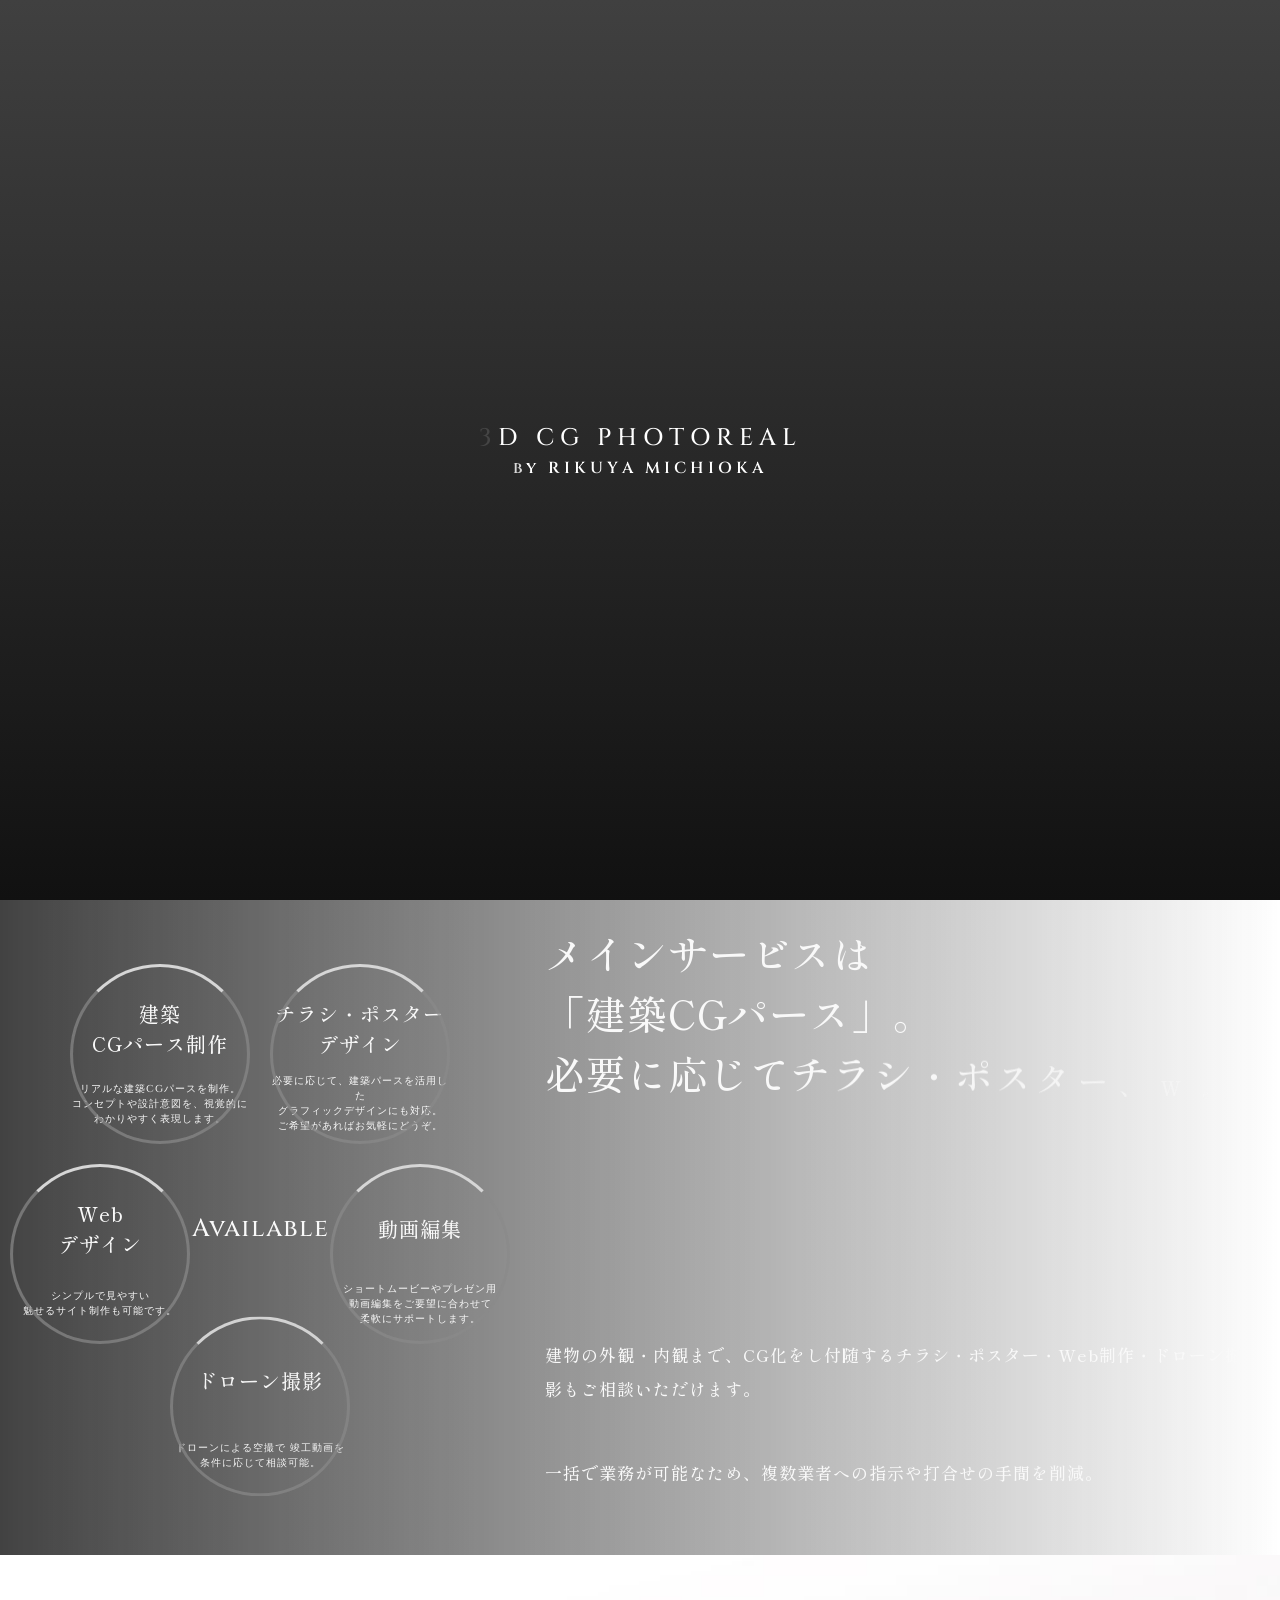
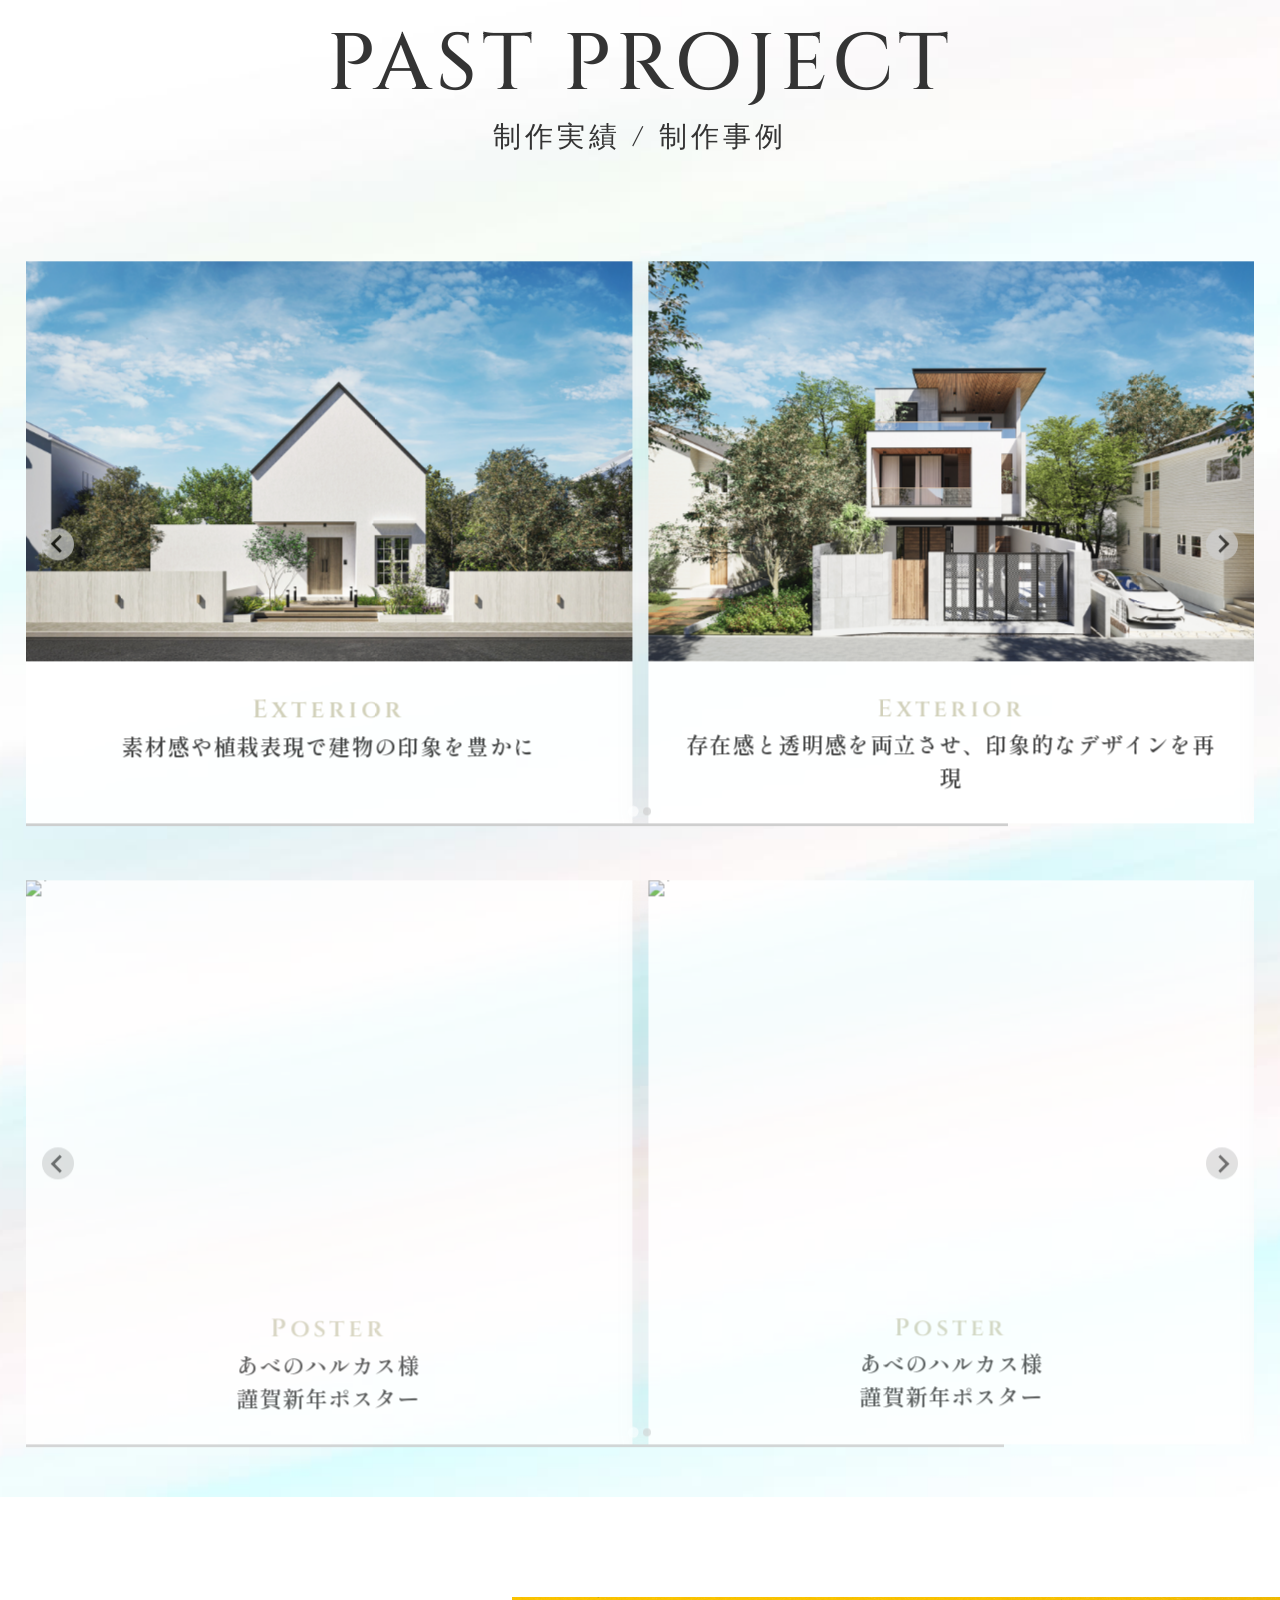
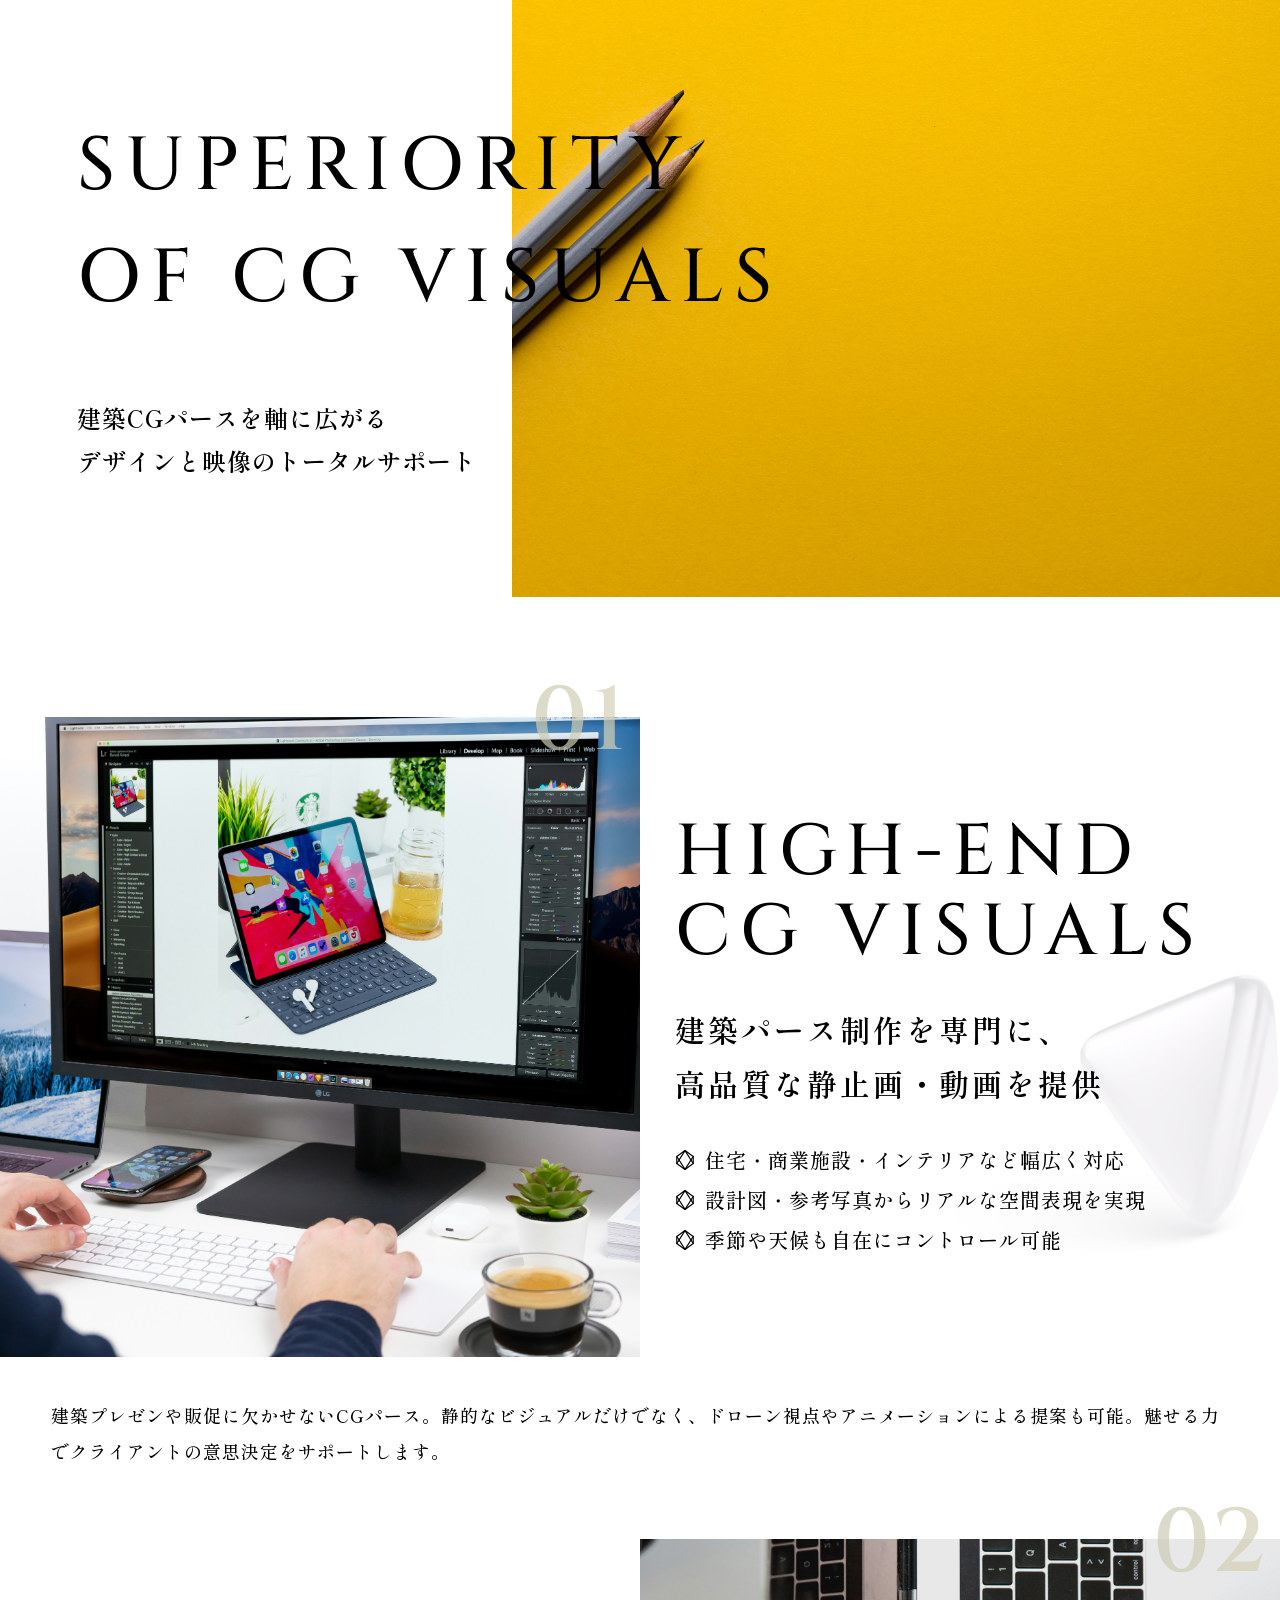
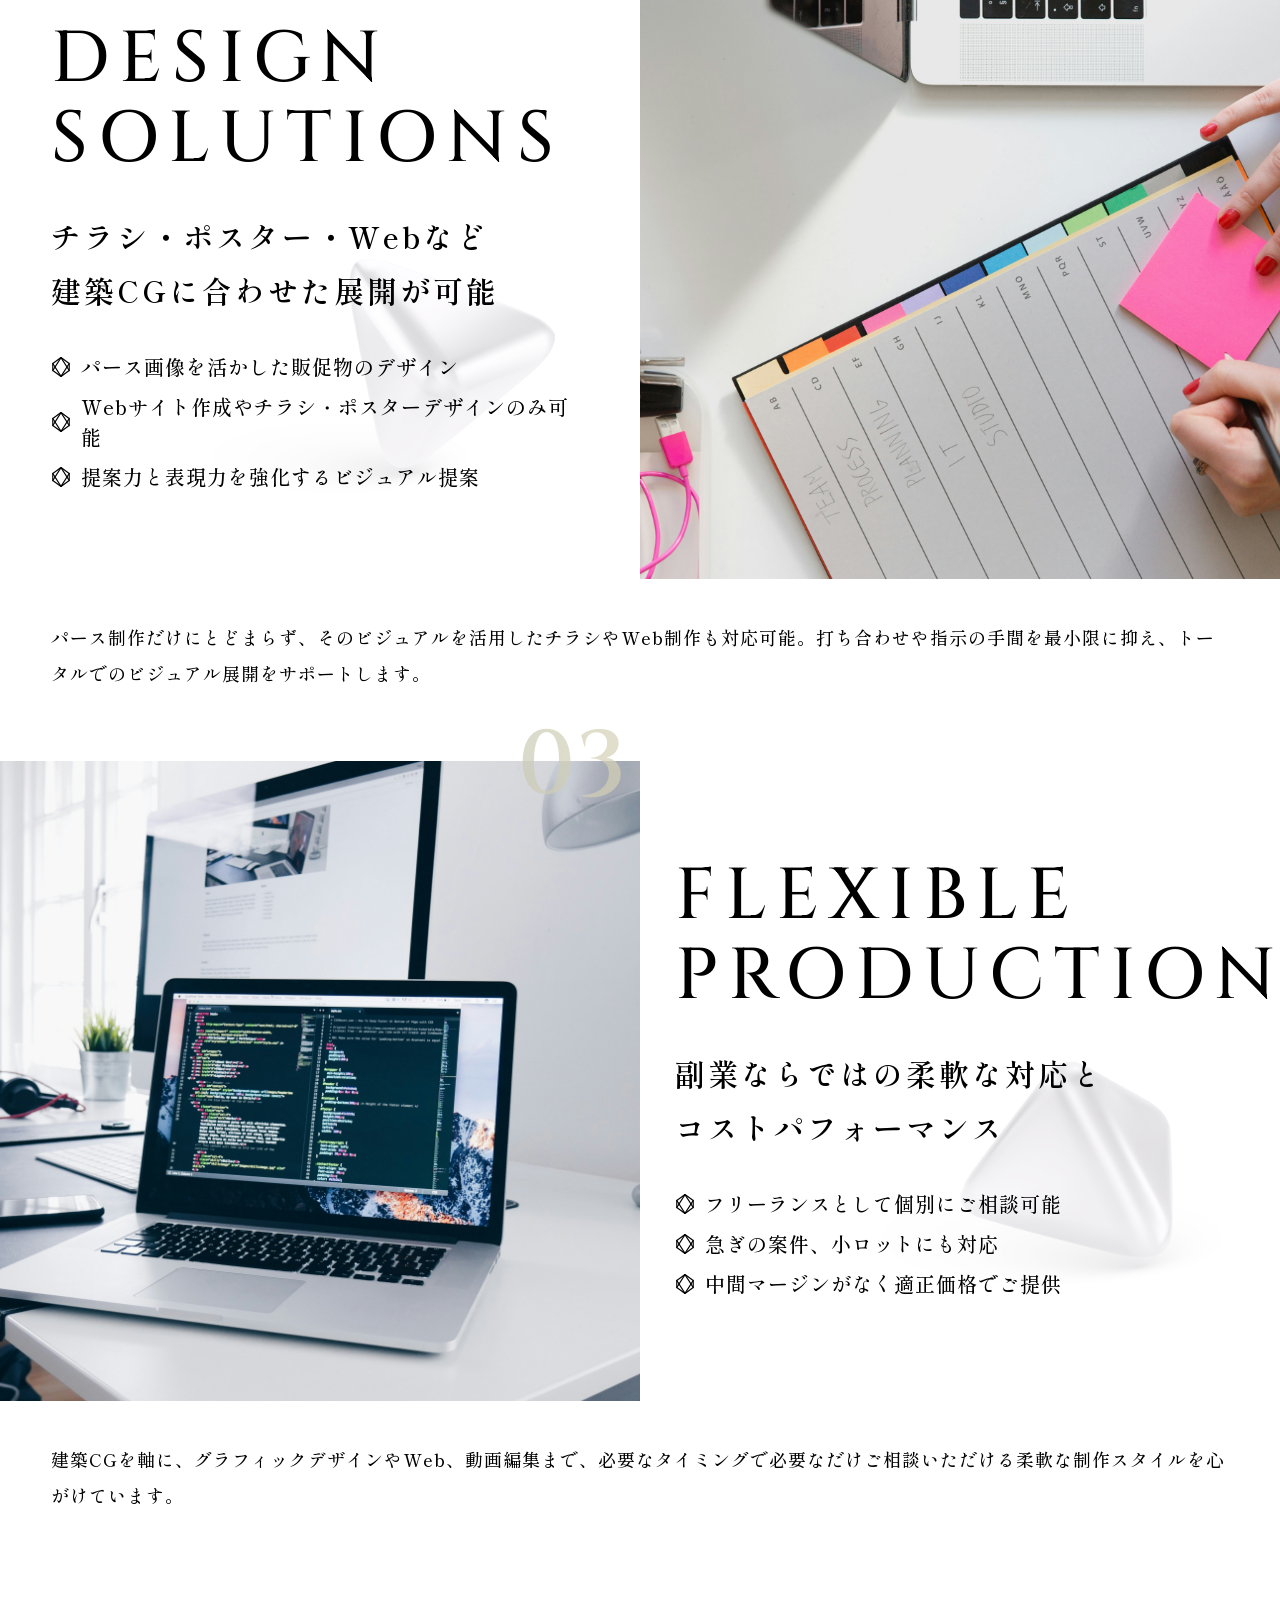
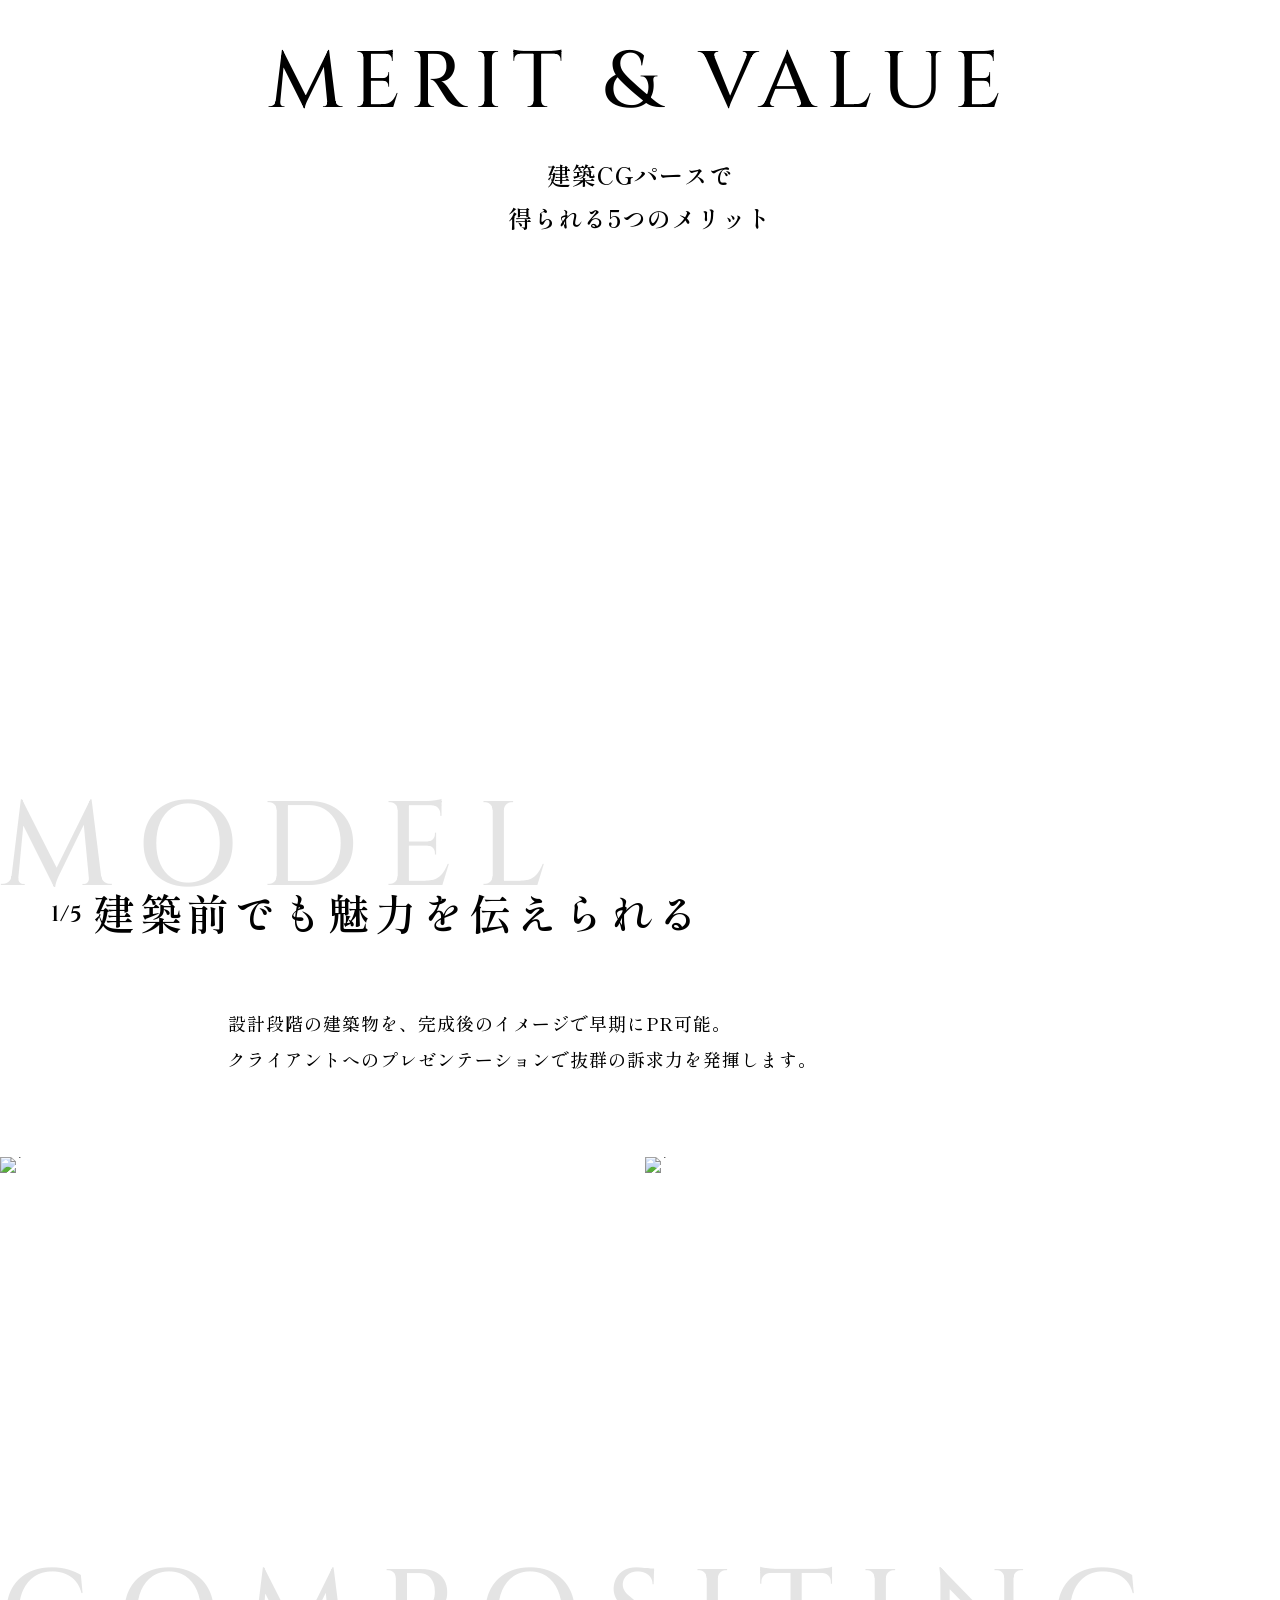
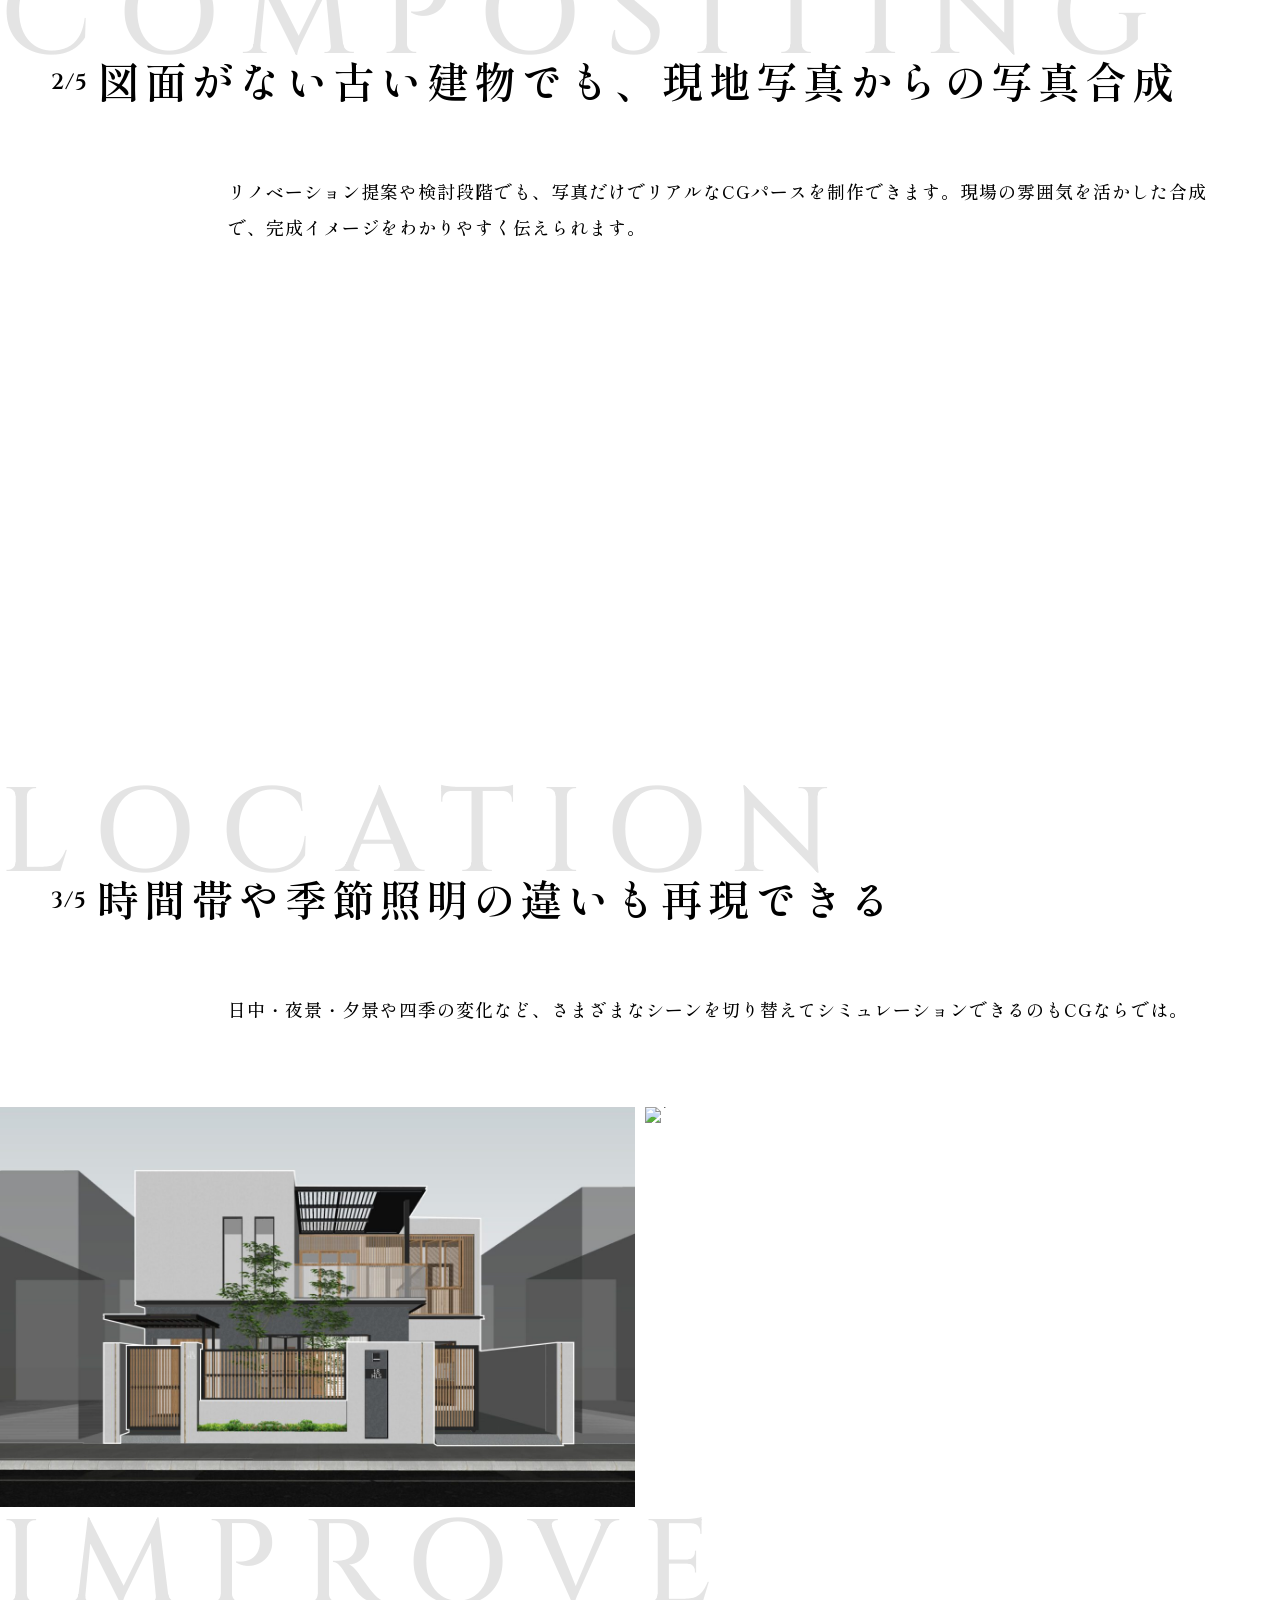
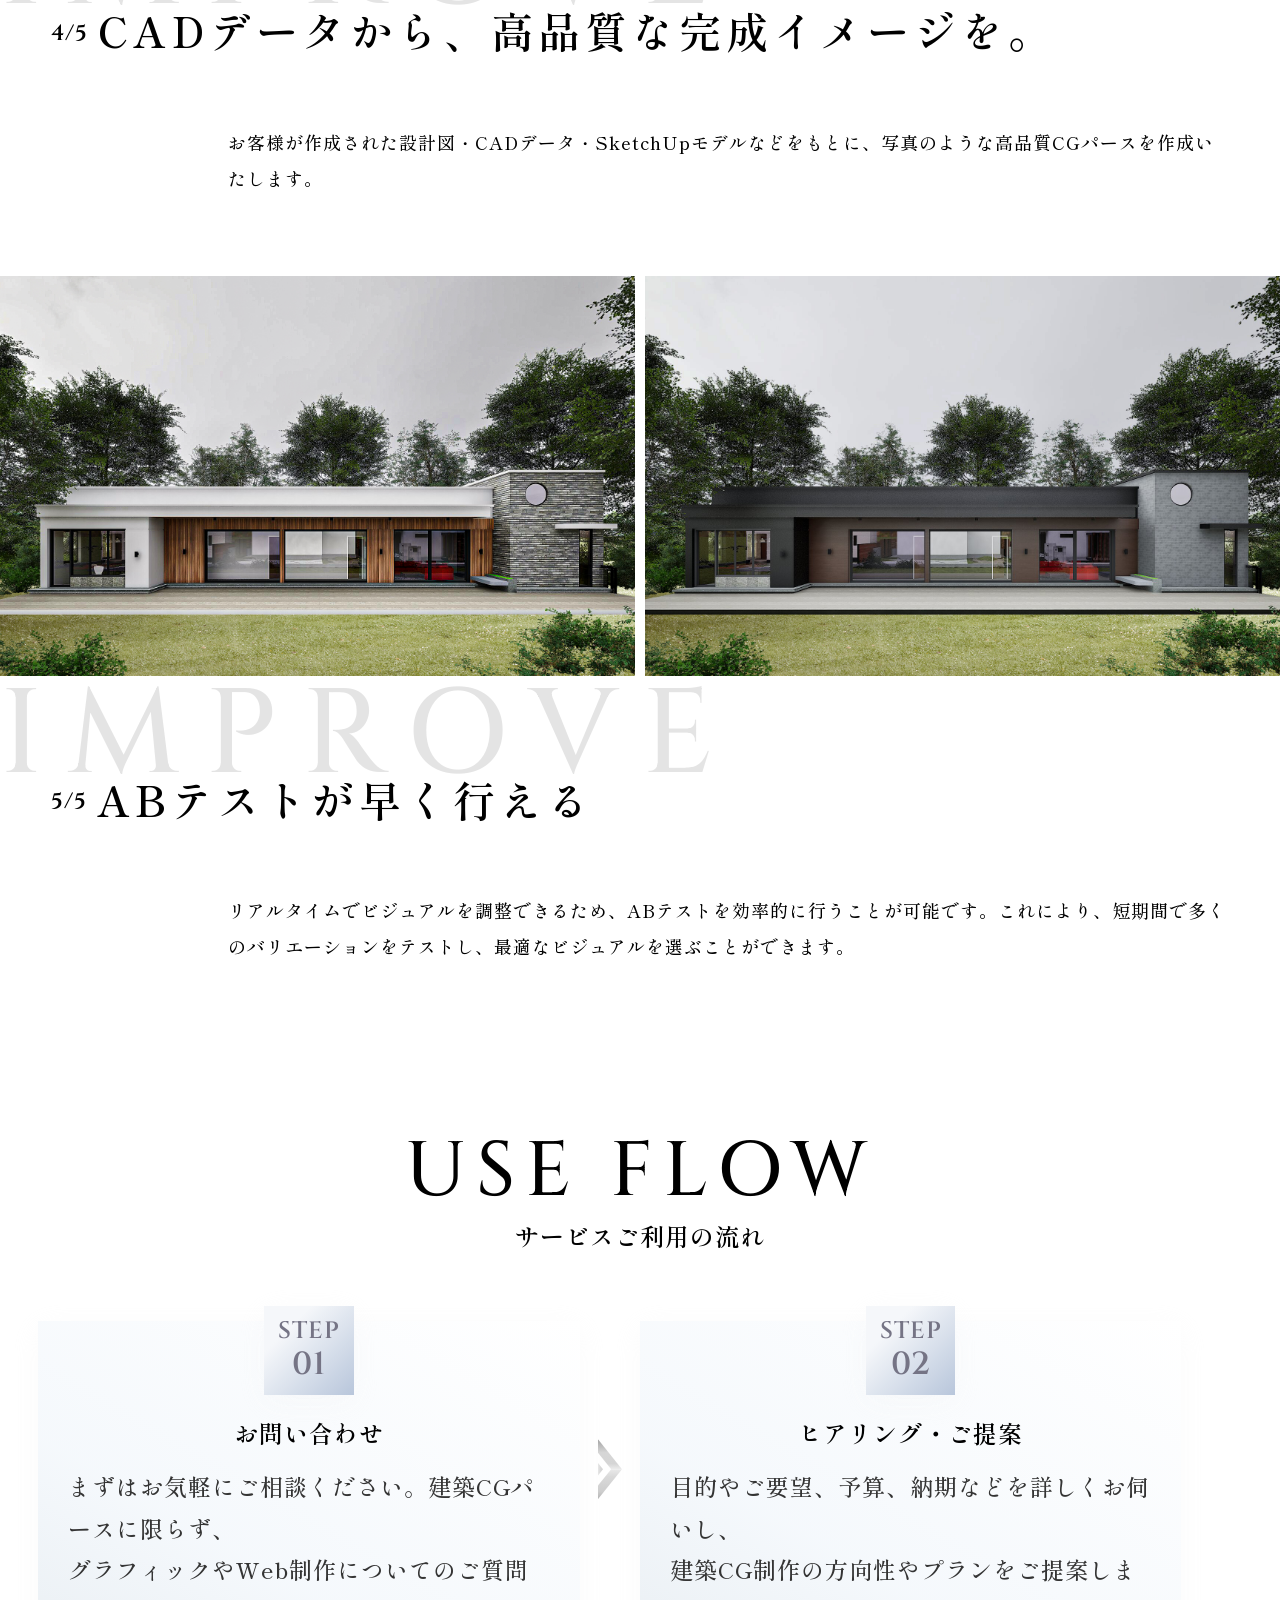
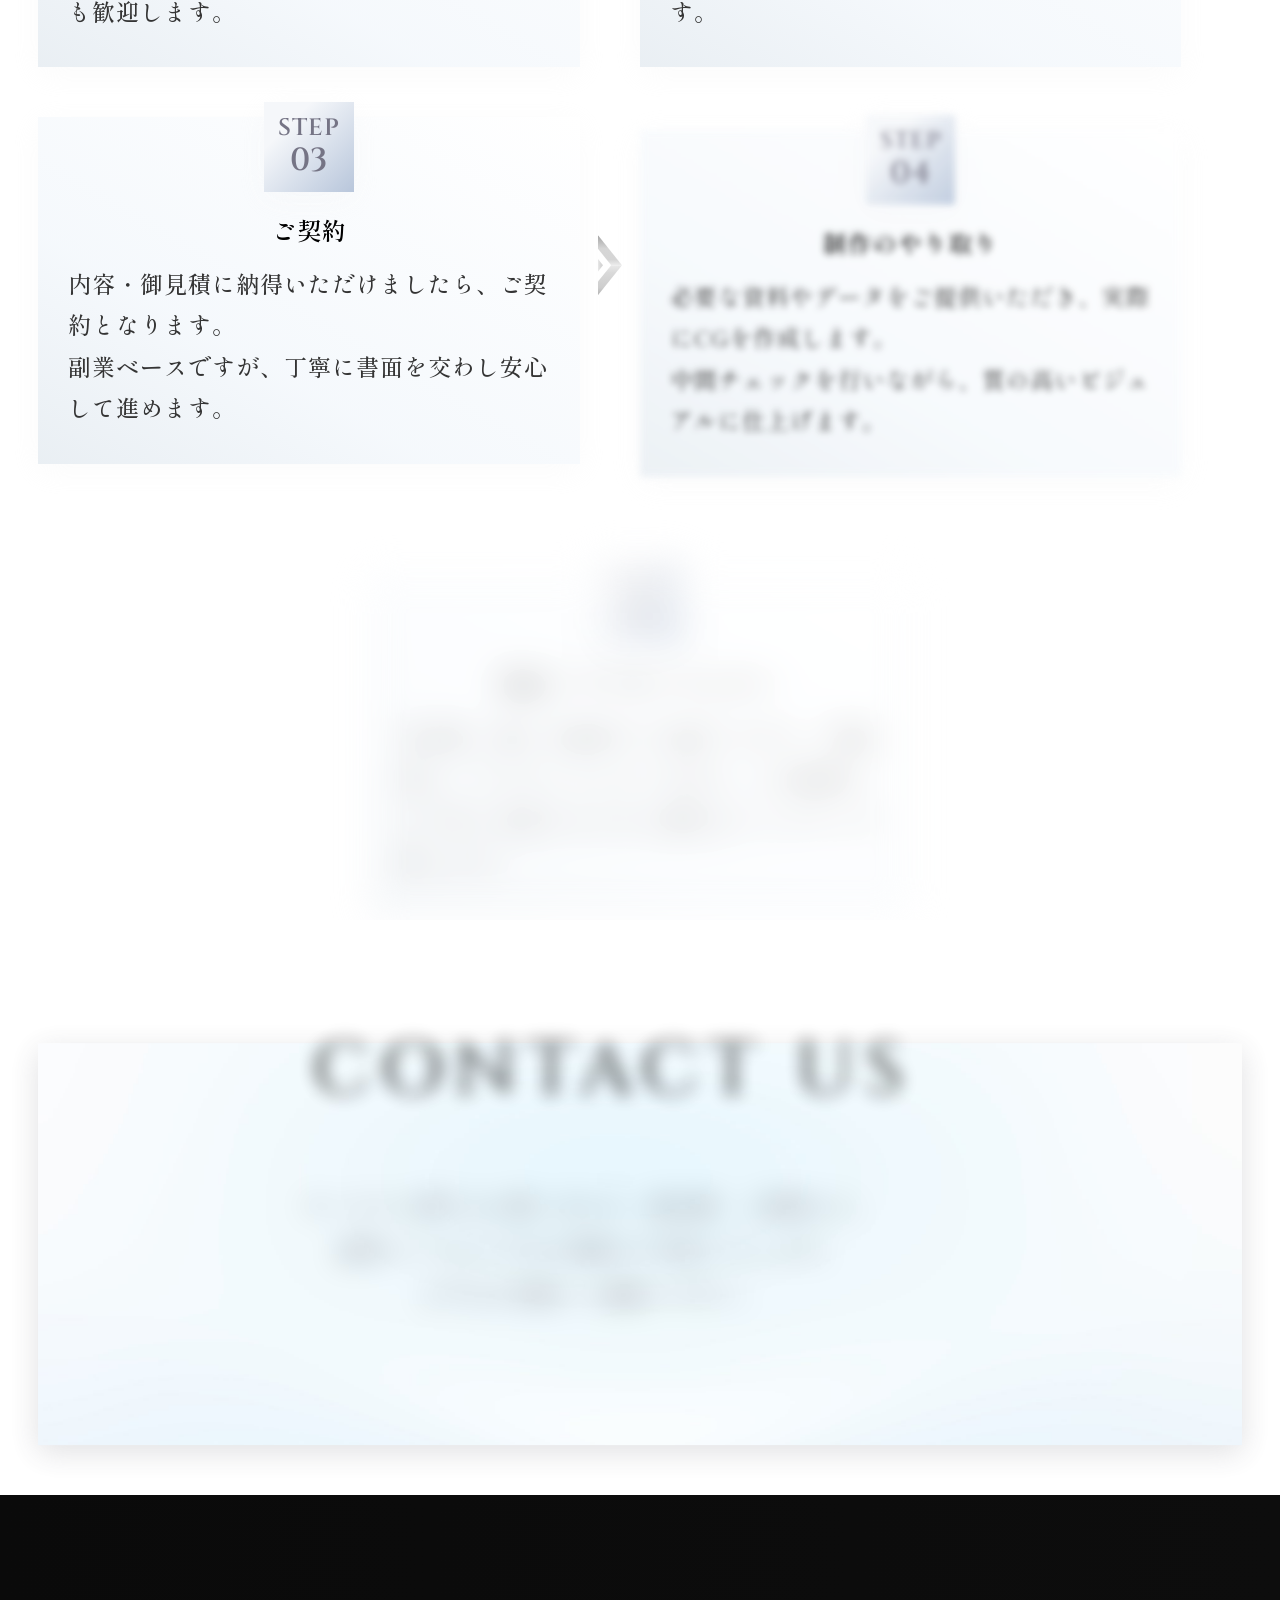
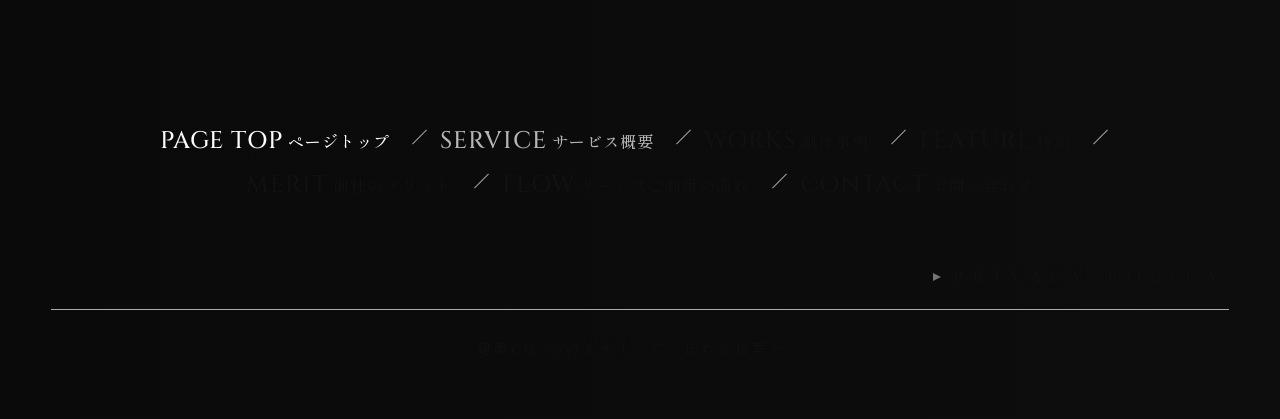
==== index.html @ 353d2802 "Update index.html" ====
<!DOCTYPE html>
<html lang="ja">
    <head>
        <meta http-equiv="Content-Type" content="text/html; charset=UTF-8" />
        <meta name="viewport" content="width=device-width, initial-scale=1" />

        <!-------------------------- 電話番号の自動検出 -------------------------->
        <meta name="format-detection" content="telephone=no" />
        <!--------------------------  Webサイト内電話番号がSkype置換制御 -------------------------->
        <meta name="SKYPE_TOOLBAR" content="SKYPE_TOOLBAR_PARSER_COMPATIBLE" />

        <!--------------------------  meta情報 -------------------------->
        <title>建築を、もっと伝わるカタチに。CGパースで「空間の魅力」をわかりやすく視覚化。</title>
        <meta name="description" content="戸建住宅、オフィス、商業施設など──図面だけでは伝わりづらい空間を、リアルなCGで表現します。
		クライアントへの提案資料や販売促進用に。1点からでも丁寧に対応します。" />


        <!--------------------------  CSS -------------------------->
        <link rel="stylesheet" type="text/css" href="./css/vendors/reset.css">
        <link rel="stylesheet" type="text/css" href="./css/vendors/splide.min.css">
        <link rel="stylesheet" type="text/css" href="./css/style.css" />







    </head>
    <body id="page-top">

    <!-------------------------- ▼ loading // start -------------------------->
    <section class="loading">
        <div class="bg"></div><!-- end .bg -->
        <div class="container">
            <div class="text">
				<div class="main">3D CG Photoreal</div>
				<div class="tagline">
                    by RIKUYA MICHIOKA
				</div><!-- end .tagline -->
			</div><!-- end .text-->
        </div><!-- end .container -->
    </section><!---end .loading >
    <!-------------------------- ▲ loading // end -------------------------->



    <!-------------------------- ▼ header // start -------------------------->
    <header class="header">
		<div class="container">
			<nav>
				<div class="logo"><img src="./images/Portfolio.svg"alt="スタラボ"></div><!-- end .logo -->
				<ul>
					<li><a href="#page-top">TOP</a></li>
					<li><a href="#service">SERVICE</a></li>
					<li><a href="#works">WORKS</a></li>
					<li><a href="#feature">FEATURE</a></li>
					<li><a href="#merit">MERIT</a></li>
					<li><a href="#flow">FLOW</a></li>
					<li><a href="#contact">CONTACT</a></li>
				</ul>
				<h1>
					<div class="catch">建築CGパース<br>制作サービス<span style="font-size: 0.8em;">(必要に応じてグラフィック・Webデザイン・ドローン撮影にも対応)</span></div>
				</h1>
			</nav>
			<div class="first-view">
				<div class="splide" role="group" aria-label="ズームしながらフェード">
					<div class="splide__track">
						<div class="splide__list">
							<div class="splide__slide">
								<div class="thumb"><img src= "images/Perth/pic/1_front_night.jpg" alt="*" width="1400px" height="1000px"></div><!-- end .thumb  -->
							</div><!-- end .splide__slide -->
							<div class="splide__slide">
								<div class="thumb"><img src="images/Perth/pic/1_front_別angle_2.jpg" alt="*" width="1400px" height="1000px"></div><!-- end .thumb  -->
							</div><!-- end .splide__slide -->
							<div class="splide__slide">
								<div class="thumb"><img src="images/Perth/pic/interior_1.jpg" alt="*" width="1400px" height="1000px"></div><!-- end .thumb  -->
							</div><!-- end .splide__slide -->
							<div class="splide__slide">
								<div class="thumb"><img src="images/Perth/pic/public building.jpg" alt="*" width="1400px" height="1000px"></div><!-- end .thumb  -->
							</div><!-- end .splide__slide -->
						</div><!-- end .splide__list-->
					</div><!-- end .splide__track-->
				</div><!-- end .splide -->
				<div class="text">
					<h2><div class="catch">BEYOND<br>THE REAL.</div><!-- end .catch --></h2>
					<h1><div class="catch"> 建築CGパースが主軸。<br>グラフィック・Webデザイン・動画撮影にも柔軟にサポート。</div></h1>
					<ul>
						<li>建築CGパースから広がる表現力</li>
						<li>建築CGを軸に、伝え方の幅を広げる。</li>
						<li>必要に応じてチラシ・ポスターやWeb制作も対応。</li>
					</ul>
					<div class="sentence">
						<p>「建築CGパース」をメインに、「チラシ・ポスター」「Webデザイン」、さらには「動画編集」「ドローン撮影」まで
							柔軟にお手伝いいたします。</p>
					</div>
				</div><!-- end .text -->
			</div><!-- end .first-view -->
        </div><!-- end .cotainer -->
    </header><!-- end .header -->
    <!-------------------------- ▲ header // end -------------------------->


    <!-------------------------- ▼ service // start -------------------------->
    <section id="service" class="service">
		<div class="bg-video">
			<video autoplay muted loop playsinline alt="*" width="1920" height="1080">
			  <source src="video/bakery.mp4" type="video/mp4">
			  </video>
		  </div>
		<div class="bg-color"></div><!-- end .bg-color -->
		<div class="back"><p>MORE THAN NOW</p></div><!-- end .back -->
        <div class="container">
			<div class="mark-wrapper">
				<ul>
					<li class="mark"><p>建築<br>CGパース制作</p><span>リアルな建築CGパースを制作。<br>
						コンセプトや設計意図を、視覚的に<br>わかりやすく表現します。</span></li>
					<li class="mark">  <p>チラシ・ポスター<br>デザイン</p>
						<span> 必要に応じて、建築パースを活用した<br>グラフィックデザインにも対応。<br>
						  ご希望があればお気軽にどうぞ。</span></li>
				</ul>
				<ul>
					<li class="mark"><p>Web<br>デザイン</p><span>シンプルで見やすい<br>魅せるサイト制作も可能です。</span></li>
					<li class="Available"><p>Available</p></li>
					<li class="mark"><p>動画編集</p><span>ショートムービーやプレゼン用<br>
						動画編集をご要望に合わせて<br>柔軟にサポートします。</span></li>
				</ul>
				<ul>
					<li class="mark"><p>ドローン撮影</p><span>ドローンによる空撮で
						竣工動画を<br>条件に応じて相談可能。</span></li>
				</ul>
			</div><!-- end .mark-wrapper -->
			<div class="text">
				<h2><div class="catch"> メインサービスは<br>「建築CGパース」。<br>
					必要に応じてチラシ・ポスター、Web制作、
					ドローン撮影、そして動画編集まで対応しています。</div><!-- end .catch --></h2>
				<div class="sentence">
					<p>建物の外観・内観まで、CG化をし付随するチラシ・ポスター・Web制作・ドローン撮影もご相談いただけます。</p>
					<p>一括で業務が可能なため、複数業者への指示や打合せの手間を削減。</p>
				</div><!-- end .sentence -->
			</div><!-- end .text -->
        </div><!-- end .container -->
    </section><!-- end .service --> 
    <!-------------------------- ▲ service // end -------------------------->


    <!-------------------------- ▼ works // start -------------------------->
    <section id="works" class="works">
		<div class="bg">
		  <img src="./images/works-bg.jpg" alt="*" width="1600" height="1200">
		</div>
		<div class="title">
		  <h3><div class="catch">PAST PROJECT</div></h3>
		  <h2><div class="catch">制作実績 / 制作事例</div></h2>
		</div>
		<div class="container">
	  
		  <!-- 1つ目のスライダー -->
		  <div class="splide splide-main">
			<div class="splide__track">
			  <ul class="splide__list">
				<!-- 画像スライドの例 -->
                <li class="splide__slide">
					<div class="thumb"><img src="images/Perth/pic/2_front_day.jpg" data-modal="modal1" alt="*" ></div><!-- /.thumb -->
                    <div class="text">
                    <p class="category">Exterior</p>
                    <h3 class="catch">素材感や植栽表現で建物の印象を豊かに</h3>
                    </div>
                </li>
                
                <!-- こちらのスライドも同様に追記 -->
                <li class="splide__slide">
                    <div class="thumb"><img src="images/Perth/pic/3_front_day.jpg" data-modal="modal2" alt="*" ></div>
                    <div class="text">
                    <div class="category"><p>Exterior</p></div>
                    <h3><div class="catch">存在感と透明感を両立させ、印象的なデザインを再現</div></h3>
                    </div>
                </li>
  
				<li class="splide__slide">
					<div class="thumb"><img src="images/Perth/pic/interior_2.jpg" data-modal="modal3" alt="*" ></div><!-- end .works-thumb -->
					<div class="text">
						<div class="category"><p>Interior</p></div><!-- end .category -->
						<h3><div class="catch">リアルな質感表現で居心地のよさを演出</div><!-- end .catch --></h3>
						
					</div><!-- end .text -->
				</li>
				<li class="splide__slide">
					<div class="thumb"><img src="images/Perth/pic/universal.jpg" data-modal="modal4" alt="*"></div><!-- end .works-thumb -->
					<div class="text">
						<div class="category"><p>ExteriorExterior</p></div><!-- end .category -->
						<h3><div class="catch"> 設計意図や素材感を丁寧に表現した、プレゼン用外観パース</div><!-- end .catch --></h3>
					</div><!-- end .text -->
				</li>
			  </ul>
			</div>
			<div class="splide__progress">
				<div class="splide__progress__bar"></div>
			</div>
			<div class="splide__arrows"></div>
		  </div>

		  <!-- 2つ目のスライダー -->
		  <div class="splide splide-secondary">
			<div class="splide__track">
			  <ul class="splide__list">
				<li class="splide__slide">
				    <div class="thumb">
                        <img src="images/flyer/謹賀新年2025.jpg"  data-modal="modal5" alt="*" >
                      </div>
				  <div class="text">
					<p class="category">Poster</p>
					<h3 class="catch">あべのハルカス様<br>謹賀新年ポスター</h3>
				  </div>
				</li>
				<li class="splide__slide">
					<div class="thumb"><img src="images/flyer/謹賀新年2024.jpg" data-modal="modal6" alt="*" ></div><!-- end .works-thumb -->
					<div class="text">
						<div class="category"><p>Poster</p></div><!-- end .category -->
						<h3><div class="catch">あべのハルカス様<br>謹賀新年ポスター</div><!-- end .catch --></h3>
					</div><!-- end .text -->
				</li>
				<li class="splide__slide">
					<div class="thumb"><img src="images/flyer/夏休みバックヤード.jpg" data-modal="modal7" alt="*" ></div><!-- end .works-thumb -->
					<div class="text">
						<div class="category"><p>Poster</p></div><!-- end .category -->
						<h3><div class="catch">あべのハルカス様<br>夏休みバックヤードツアー</div><!-- end .catch --></h3>
					</div><!-- end .text -->
				</li>
				<li class="splide__slide">
					<div class="thumb"><img src="images/flyer/Valentine.jpg"  data-modal="modal8" alt="*" ></div><!-- end .works-thumb -->
					<div class="text">
						<div class="category"><p>Poster</p></div><!-- end .category -->
						<h3><div class="catch">あべのハルカス様<br>バレンタインデー</div><!-- end .catch --></h3>
					</div><!-- end .text -->
				</li>
			  </ul>
			</div>
			<div class="splide__progress">
				<div class="splide__progress__bar"></div>
			</div>
			<div class="splide__arrows"></div>
		  </div>
	  
		</div>
	  </section>


	<!-------------------------- ▼ モーダルの部分 // start -------------------------->
	<div id="perthModal_overlay" class="perthModal_modal">
		<div class="perthModal_modalContent">
			<span class="perthModal_closeBtn">&times;</span>
			<img id="perthModal_img" src="" alt="">
		</div>
	</div>
  	<!-------------------------- ▲ モーダルの部分 // end -------------------------->

	  <section id="feature" class="feature">
		<div class="container">
			<div class="title">
				<div class="text">
					<h3><div class="catch">SUPERIORITY<br>OF CG VISUALS</div></h3>
					<h2><div class="catch">建築CGパースを軸に広がる<br>デザインと映像のトータルサポート</div></h2>
				</div>
				<div class="thumb">
					<img src="./images/unsplush/joanna-kosinska-1_CMoFsPfso-unsplash.jpg" alt="*">
				</div>
			</div>
	
			<div class="box-wrapper">
	
				<!-- 01 -->
				<div class="box">
					<div class="top">
						<div class="thumb">
							<div class="number"><p>01</p></div>
							<img src="./images/unsplush/daniel-korpai-wWZ57knMQY8-unsplash.jpg" alt="*">
						</div>
						<div class="text">
							<div class="en"><p>HIGH-END<br>CG VISUALS</p></div>
							<h3><div class="catch">建築パース制作を専門に、<br>高品質な静止画・動画を提供</div></h3>
							<ul>
								<li>住宅・商業施設・インテリアなど幅広く対応</li>
								<li>設計図・参考写真からリアルな空間表現を実現</li>
								<li>季節や天候も自在にコントロール可能</li>
							</ul>
							<div class="geometory"><img src="./images/feature-box-geometory02.png" alt="*"></div>
						</div>
					</div>
					<div class="bottom">
						<div class="sentence">
							<p>建築プレゼンや販促に欠かせないCGパース。静的なビジュアルだけでなく、ドローン視点やアニメーションによる提案も可能。魅せる力でクライアントの意思決定をサポートします。</p>
						</div>
					</div>
				</div>
	
				<!-- 02 -->
				<div class="box">
					<div class="top">
						<div class="thumb">
							<div class="number"><p>02</p></div>
							<img src="./images/unsplush/marten-bjork-rH8O0FHFpfw-unsplash.jpg" alt="*">
						</div>
						<div class="text">
							<div class="en"><p>DESIGN<br>SOLUTIONS</p></div>
							<h3><div class="catch">チラシ・ポスター・Webなど<br>建築CGに合わせた展開が可能</div></h3>
							<ul>
								<li>パース画像を活かした販促物のデザイン</li>
								<li>Webサイト作成やチラシ・ポスターデザインのみ可能</li>
								<li>提案力と表現力を強化するビジュアル提案</li>
							</ul>
							<div class="geometory"><img src="./images/feature-box-geometory01.png" alt="*"></div>
						</div>
					</div>
					<div class="bottom">
						<div class="sentence">
							<p>パース制作だけにとどまらず、そのビジュアルを活用したチラシやWeb制作も対応可能。打ち合わせや指示の手間を最小限に抑え、トータルでのビジュアル展開をサポートします。</p>
						</div>
					</div>
				</div>
	
				<!-- 03 -->
				<div class="box">
					<div class="top">
						<div class="thumb">
							<div class="number"><p>03</p></div>
							<img src="./images/unsplush/christopher-gower-m_HRfLhgABo-unsplash.jpg" alt="*">
						</div>
						<div class="text">
							<div class="en"><p>FLEXIBLE<br>PRODUCTION</p></div>
							<h3><div class="catch">副業ならではの柔軟な対応と<br>コストパフォーマンス</div></h3>
							<ul>
								<li>フリーランスとして個別にご相談可能</li>
								<li>急ぎの案件、小ロットにも対応</li>
								<li>中間マージンがなく適正価格でご提供</li>
							</ul>
							<div class="geometory"><img src="./images/feature-box-geometory03.png" alt="*"></div>
						</div>
					</div>
					<div class="bottom">
						<div class="sentence">
							<p>建築CGを軸に、グラフィックデザインやWeb、動画編集まで、必要なタイミングで必要なだけご相談いただける柔軟な制作スタイルを心がけています。</p>
						</div>
					</div>
				</div>
	
			</div>
		</div>
	</section>
	
    <!-------------------------- ▼ merit // start -------------------------->
    <section id="merit" class="merit">
		<div class="container">
		  <div class="title">
			<h3><div class="catch">MERIT & VALUE</div></h3>
			<h2><div class="catch">建築CGパースで<br>得られる5つのメリット</div></h2>
		  </div>
	  
		  <div class="box-wrapper">
	  
			<!-- 1/5 -->
			<div class="box">
			  <div class="thumb-wrapper">
				<div class="bg-video">
				  <video autoplay muted loop playsinline aria-label="外観動画">
					<source src="video/front.mp4" type="video/mp4">
				  </video>
				</div>
				<div class="bg-video">
				  <video autoplay muted loop playsinline aria-label="ウォークスルー動画">
					<source src="video/walking throught.mp4" type="video/mp4">
				  </video>
				</div>
			  </div>
			  <div class="text">
				<div class="back"><p>MODEL</p></div>
				<div class="inset">
				  <div class="semi-title">
					<div class="number"><p>1/5</p></div>
					<h3><div class="catch">建築前でも魅力を伝えられる</div></h3>
				  </div>
				  <div class="sentence">
					<p>設計段階の建築物を、完成後のイメージで早期にPR可能。<br>クライアントへのプレゼンテーションで抜群の訴求力を発揮します。</p>
				  </div>
				</div>
			  </div>
			</div>
	  
			<!-- 2/5 -->
			<div class="box">
			  <div class="thumb-wrapper">
				<div class="thumb"><img src="./images/Perth/pic/nachikatsuura_before.jpg" alt="*"></div>
				<div class="thumb"><img src="./images/Perth/pic/nachikatsuura_after.jpg" alt="*"></div>
			  </div>
			  <div class="text">
				<div class="back"><p>COMPOSITING</p></div>
				<div class="inset">
				  <div class="semi-title">
					<div class="number"><p>2/5</p></div>
					<h3><div class="catch">図面がない古い建物でも、現地写真からの写真合成</div></h3>
				  </div>
				  <div class="sentence">
					<p>リノベーション提案や検討段階でも、写真だけでリアルなCGパースを制作できます。現場の雰囲気を活かした合成で、完成イメージをわかりやすく伝えられます。</p>
				  </div>
				</div>
			  </div>
			</div>
	  
			<!-- 3/5 -->
			<div class="box">
			  <div class="thumb-wrapper">
				<div class="bg-video">
				  <video autoplay muted loop playsinline aria-label="春夏">
					<source src="video/春夏.mp4" type="video/mp4">
				  </video>
				</div>
				<div class="bg-video">
				  <video autoplay muted loop playsinline aria-label="秋冬">
					<source src="video/秋冬.mp4" type="video/mp4">
				  </video>
				</div>
			  </div>
			  <div class="text">
				<div class="back"><p>LOCATION</p></div>
				<div class="inset">
				  <div class="semi-title">
					<div class="number"><p>3/5</p></div>
					<h3><div class="catch">時間帯や季節<br class="sp-disblock">照明の違いも再現できる</div></h3>
				  </div>
				  <div class="sentence">
					<p>日中・夜景・夕景や四季の変化など、さまざまなシーンを切り替えてシミュレーションできるのもCGならでは。</p>
				  </div>
				</div>
			  </div>
			</div>
	  
			<!-- 4/5 -->
			<div class="box">
			  <div class="thumb-wrapper">
				<div class="thumb"><img src="./images/Perth/pic/4_front_before.jpg" alt="*"></div>
				<div class="thumb"><img src="./images/Perth/pic/4_front_after.jpg" alt="*"></div>
			  </div>
			  <div class="text">
				<div class="back"><p>IMPROVE</p></div>
				<div class="inset">
				  <div class="semi-title">
					<div class="number"><p>4/5</p></div>
					<h3><div class="catch">CADデータから、高品質な完成イメージを。</div></h3>
				  </div>
				  <div class="sentence">
					<p>お客様が作成された設計図・CADデータ・SketchUpモデルなどをもとに、写真のような高品質CGパースを作成いたします。</p>
				  </div>
				</div>
			  </div>
			</div>
	  
			<!-- 5/5 -->
			<div class="box">
			  <div class="thumb-wrapper">
				<div class="thumb"><img src="./images/Perth/pic/11.jpg" alt="*"></div>
				<div class="thumb"><img src="./images/Perth/pic/11_2.jpg" alt="*"></div>
			  </div>
			  <div class="text">
				<div class="back"><p>IMPROVE</p></div>
				<div class="inset">
				  <div class="semi-title">
					<div class="number"><p>5/5</p></div>
					<h3><div class="catch">ABテストが早く行える</div></h3>
				  </div>
				  <div class="sentence">
					<p>リアルタイムでビジュアルを調整できるため、ABテストを効率的に行うことが可能です。これにより、短期間で多くのバリエーションをテストし、最適なビジュアルを選ぶことができます。</p>
				  </div>
				</div>
			  </div>
			</div>
	  
		  </div>
		</div>
	  </section>
	  
    <!-------------------------- ▲ merit // end -------------------------->


	
	<!-------------------------- ▼ flow // start -------------------------->
	<section id="flow" class="flow">
		<div class="container">
			<div class="title">
					<h3><div class="catch">USE FLOW</div><!-- end .catch --></h3>
					<h2><div class="catch">サービスご利用の流れ</div><!-- end .catch --></h2>
			</div><!-- end .title -->
			<div class="box-wrapper">
				<div class="box">
					<div class="inner">
						<div class="number"><p class="sub">STEP</p><p class="main">01</p></div><!-- end .number -->
						<div class="text">
							<h3><div class="catch">お問い合わせ</div><!-- end .catch --></h3>
							<div class="sentence">
								<p>
									まずはお気軽にご相談ください。建築CGパースに限らず、<br>グラフィックやWeb制作についてのご質問も歓迎します。
								</p>
							</div><!-- end .sentence -->
						</div><!-- end .text -->
					</div><!-- end .inner -->
				</div><!-- end .box -->
				<div class="arrow"><img src="./images/flow-arrow.svg" alt="**"></div><!-- end .arrow -->
				<div class="box">
					<div class="inner">
						<div class="number"><p class="sub">STEP</p><p class="main">02</p></div><!-- end .number -->
						<div class="text">
							<h3><div class="catch">ヒアリング・ご提案</div><!-- end .catch --></h3>
							<div class="sentence">
								<p>
									目的やご要望、予算、納期などを詳しくお伺いし、<br> 建築CG制作の方向性やプランをご提案します。
								</p>
							</div><!-- end .sentence -->
						</div><!-- end .text -->
					</div><!-- end .inner -->
				</div><!-- end .box -->
				<div class="arrow"><img src="./images/flow-arrow.svg" alt="**" class="sp-disblock"></div><!-- end .arrow -->
				<div class="box">
					<div class="inner">
						<div class="number"><p class="sub">STEP</p><p class="main">03</p></div><!-- end .number -->
						<div class="text">
							<h3><div class="catch">ご契約</div><!-- end .catch --></h3>
							<div class="sentence">
								<p>
									内容・御見積に納得いただけましたら、ご契約となります。<br>副業ベースですが、丁寧に書面を交わし安心して進めます。
								</p>
							</div><!-- end .sentence -->
						</div><!-- end .text -->
					</div><!-- end .inner -->
				</div><!-- end .box -->
				<div class="arrow"><img src="./images/flow-arrow.svg" alt="**"></div><!-- end .arrow -->
				<div class="box">
					<div class="inner">
						<div class="number"><p class="sub">STEP</p><p class="main">04</p></div><!-- end .number -->
						<div class="text">
							<h3><div class="catch">制作のやり取り</div><!-- end .catch --></h3>
							<div class="sentence">
								<p>
									必要な資料やデータをご提供いただき、実際にCGを作成します。<br> 中間チェックを行いながら、質の高いビジュアルに仕上げます。
								</p>
							</div><!-- end .sentence -->
						</div><!-- end .text -->
					</div><!-- end .inner -->
				</div><!-- end .box -->
				<div class="arrow"><img src="./images/flow-arrow.svg" alt="**" class="sp-disblock"></div><!-- end .arrow -->
				<div class="box">
					<div class="inner">
						<div class="number"><p class="sub">STEP</p><p class="main">05</p></div><!-- end .number -->
						<div class="text">
							<h3><div class="catch">納品・アフターフォロー</div><!-- end .catch --></h3>
							<div class="sentence">
								<p>
									完成後、様々な媒体でご活用ください。納品後も、アフターフォローを行い、CG画像をより良く活用するために御社をバックアップ致します。
								</p>
							</div><!-- end .sentence -->
						</div><!-- end .text -->
					</div><!-- end .inner -->
				</div><!-- end .box -->
			</div><!-- end .box-wrapper -->
		</div><!-- end .container -->
	</section><!-- end .flow -->
	<!-------------------------- ▲ flow // end -------------------------->



    <!-------------------------- ▼ cta // start -------------------------->
    <section id="contact" class="cta">
        <div class="container">
			<h2><div class="catch">CONTACT US</div><!-- end .catch --></h2>
			<div class="inner">
				<div class="bg"><img src="./images/cta-bg.jpg" alt=""></div><!-- end .bg -->
				<div class="block">
					<div class="sentence">
						<p>サービスに関するお問い合わせ・御見積・ご相談など、<br>副業ベースならではの柔軟さで対応いたします。<br>
							まずはお気軽にご連絡ください。</p>
					</div><!-- end .sentence -->
	
					<div class="form">
						<a href= target="_blank">
							<div class="icon"><img src="./images/message.svg" alt="*"></div><!-- end .div -->
							<div class="catch"><p>お問い合わせフォーム</p></div><!-- end .catch -->
							<div class="link"><img src="./images/link.svg" alt="*"></div><!-- end .link -->
						</a>
					</div><!-- end .form -->
				</div><!-- end .block -->
			</div><!-- emd .inner -->
        </div><!-- end .container -->
    </section><!-- end .cta --> 
    <!-------------------------- ▲ cta // end -------------------------->


    <!-------------------------- ▼ footer // start -------------------------->
    <footer class="footer">
        <div class="container">
			<div class="top">
				<div class="logo">
					<img src="./images/Portfolio.svg" class="plane">
					
				</div><!-- end .logo -->
				<nav>
					<ul>
						<li><a href="#page-top"><p class="en">PAGE TOP</p><p class="jp">ページトップ</p></a></li>
						<li><a href="#service"><p class="en">SERVICE</p><p class="jp">サービス概要</p></a></li>
						<li><a href="#works"><p class="en">WORKS</p><p class="jp">制作事例</p></a></li>
						<li><a href="#feature"><p class="en">FEATURE</p><p class="jp">特徴</p></a></li>
						<li><a href="#merit"><p class="en">MERIT</p><p class="jp">御社のメリット</p></a></li>
						<li><a href="#flow"><p class="en">FLOW</p><p class="jp">サービスご利用の流れ</p></a></li>
						<li><a href="#contact"><p class="en">CONTACT</p><p class="jp"></p>お問い合わせ</a></li>
					</ul>
				</nav>
			</div><!-- end .top -->
			<div class="privacy">
				<p><a href="#">PRIVACY POLICY</a></p>
			</div><!-- end .privacy -->
			<div class="copyright">
				<small>建築CG＋αのデザインで、伝わる提案を。 </small>
			</div><!-- end .copyright -->
        </div><!-- end .container -->

    </footer><!-- end .footer --> 
    <!-------------------------- ▲ footer // end -------------------------->




    <!-------------------------- ▼ base // start -------------------------->
    <section class="base">
        <div class="container">
        </div><!-- end .container -->
    </section><!-- end .base --> 
    <!-------------------------- ▲ base // end -------------------------->



	
 
    <!--------------------------  JavaScript -------------------------->
    <script src="./js/gsap.min.js"></script>
	<script src="./js/SplitText.min.js"></script>
	<script src="./js/loading.js"></script>
    <script src="./js/splide.min.js"></script>
    <script src="./js/splide-setting.js"></script>
	<script src="./js/ScrollTrigger.min.js"></script>
	<script src="./js/animation-base.js"></script>
	<script src="./js/modal.js"></script>
      
    </body>
</html>
---- css/style.css ----
@charset "UTF-8";
/* 基本設定 */
/*============================================
	― 変数設定
=============================================*/
@font-face {
  font-family: "Shippori Mincho";
  src: url("../webfonts/Subset-ShipporiMincho-Medium.woff2") format("woff2"), url("../webfonts/Subset-ShipporiMincho-Medium.woff") format("woff");
  font-weight: 500;
  font-style: normal;
  font-display: swap;
}
@font-face {
  font-family: "Shippori Mincho";
  src: url("../webfonts/Subset-ShipporiMincho-SemiBold.woff2") format("woff2"), url("../webfonts/Subset-ShipporiMincho-SemiBold.woff") format("woff");
  font-weight: 600;
  font-style: normal;
  font-display: swap;
}
@font-face {
  font-family: "Cinzel";
  src: url("../webfonts/Cinzel-Medium.woff2") format("woff2"), url("../webfonts/Cinzel-Medium.woff") format("woff");
  font-weight: 500;
  font-style: normal;
  font-display: swap;
}
@font-face {
  font-family: "Cinzel";
  src: url("../webfonts/Cinzel-SemiBold.woff2") format("woff2"), url("../webfonts/Cinzel-SemiBold.woff") format("woff");
  font-weight: 600;
  font-style: normal;
  font-display: swap;
}
/*===================================================================================================
□ □ □ □ □ □ □ □ □ □ □ □ □ □ □ □ □ □ □ □ □ □ □ □ □ □ □ □ □ □ □ □ □ □ □ □ □ □ □ □ □ □ □ □ □ □ □ □ □ □ □ 

〇 GLOBAL 〇

□ □ □ □ □ □ □ □ □ □ □ □ □ □ □ □ □ □ □ □ □ □ □ □ □ □ □ □ □ □ □ □ □ □ □ □ □ □ □ □ □ □ □ □ □ □ □ □ □ □ □ 
====================================================================================================*/
/*============================================
	― PC表示
=============================================*/
.pc-disblock {
  display: block;
}

.pc-disline {
  display: inline;
}

.pc-dislineblock {
  display: inline-block;
}

.pc-none {
  display: none;
}

.sp-disblock {
  display: none;
}

.sp-disline {
  display: none;
}

.sp-dislineblock {
  display: none;
}

/*============================================
      ― スマホ表示切り替え
  =============================================*/
@media screen and (max-width: 769px) {
  .pc-disblock {
    display: none;
  }
  .pc-disline {
    display: none;
  }
  .pc-dislineblock {
    display: none;
  }
  .sp-disblock {
    display: block;
  }
  .sp-disline {
    display: inline;
  }
  .sp-dislineblock {
    display: inline-block;
  }
  .sp-none {
    display: none;
  }
}
body {
  font-family: "Shippori Mincho";
  letter-spacing: 1px;
}

/**********************************************************************************
□ □ □ □ □ □ □ □ □ □ □ □ □ □ □ □ □ □ □ □ □ □ □ □ □ □ □ □ □ □ □ □ □ □ □ □ □ □ □ □ □  

◆	Stylesheet: 1024px～1280px(iPad縦からiPad横)までのモニタで適用	◆

start----------------------------------------------------------------------------*/
/* 1024px～1280px responsive-close */
/**********************************************************************************
□ □ □ □ □ □ □ □ □ □ □ □ □ □ □ □ □ □ □ □ □ □ □ □ □ □ □ □ □ □ □ □ □ □ □ □ □ □ □ □ □  

◆	Stylesheet: 768px～1023px(iPad縦からiPad横)までのモニタで適用	◆

start----------------------------------------------------------------------------*/
/* 768px～1023px responsive-closed */
/*end ----------------------------------------------------------------------------
□ □ □ □ □ □ □ □ □ □ □ □ □ □ □ □ □ □ □ □ □ □ □ □ □ □ □ □ □ □ □ □ □ □ □ □ □ □ □ □ □ 
**********************************************************************************/
/**********************************************************************************
 □ □ □ □ □ □ □ □ □ □ □ □ □ □ □ □ □ □ □ □ □ □ □ □ □ □ □ □ □ □ □ □ □ □ □ □ □ □ □ □ □ 

◆	Stylesheet: 767pxまで(スマホ)のモニタで適用	◆

□ □ □ □ □ □ □ □ □ □ □ □ □ □ □ □ □ □ □ □ □ □ □ □ □ □ □ □ □ □ □ □ □ □ □ □ □ □ □ □ □ 
start----------------------------------------------------------------------------*/
/* 767px responsive-closed */
/*end ----------------------------------------------------------------------------
□ □ □ □ □ □ □ □ □ □ □ □ □ □ □ □ □ □ □ □ □ □ □ □ □ □ □ □ □ □ □ □ □ □ □ □ □ □ □ □ □ 
**********************************************************************************/
/* modules */
/*===================================================================================================
□ □ □ □ □ □ □ □ □ □ □ □ □ □ □ □ □ □ □ □ □ □ □ □ □ □ □ □ □ □ □ □ □ □ □ □ □ □ □ □ □ □ □ □ □ □ □ □ □ □ □ 

〇 LOADING-TOP 〇

□ □ □ □ □ □ □ □ □ □ □ □ □ □ □ □ □ □ □ □ □ □ □ □ □ □ □ □ □ □ □ □ □ □ □ □ □ □ □ □ □ □ □ □ □ □ □ □ □ □ □ 
====================================================================================================*/
.loading {
  position: absolute;
  top: 0;
  left: 0;
  z-index: 199999;
  width: 100%;
  height: 100vh;
  overflow: hidden;
}
.loading .bg {
  position: absolute;
  z-index: 200000;
  width: 100%;
  height: 200vh;
  background: linear-gradient(0deg, rgb(0, 0, 0) 0%, rgb(17, 17, 17) 50%, rgb(64, 64, 64) 100%);
  z-index: 200000;
  left: 0;
  top: 0;
}
.loading .container {
  width: 100%;
  height: 100%;
  display: flex;
  justify-content: center;
  align-items: center;
  position: relative;
  z-index: 200001;
}
.loading .container .text {
  position: relative;
  z-index: 200002;
  color: #fff;
  font-family: "Cinzel";
}
.loading .container .text .main {
  visibility: hidden;
  letter-spacing: 6px;
  text-transform: uppercase;
  font-size: 24px;
}
.loading .container .text .main .line {
  color: transparent;
  -webkit-text-stroke: rgb(220, 220, 220) 1px;
}
.loading .container .text .tagline {
  visibility: hidden;
  font-weight: 700;
  text-align: center;
  letter-spacing: 4px;
  font-size: 16px;
}

/**********************************************************************************
□ □ □ □ □ □ □ □ □ □ □ □ □ □ □ □ □ □ □ □ □ □ □ □ □ □ □ □ □ □ □ □ □ □ □ □ □ □ □ □ □  

◆	Stylesheet: 1024px～1280px(iPad縦からiPad横)までのモニタで適用	◆

start----------------------------------------------------------------------------*/
@media screen and (min-width: 1024px) and (max-width: 1280px) {
  .loading .container .text .main {
    letter-spacing: 6px;
    font-size: 24px;
  }
  .loading .container .text .main .line {
    -webkit-text-stroke: rgb(220, 220, 220) 1px;
  }
  .loading .container .text .tagline {
    letter-spacing: 4px;
    font-size: 16px;
  }
} /* 1024px～1280px responsive-close */
/**********************************************************************************
□ □ □ □ □ □ □ □ □ □ □ □ □ □ □ □ □ □ □ □ □ □ □ □ □ □ □ □ □ □ □ □ □ □ □ □ □ □ □ □ □  

◆	Stylesheet: 768px～1023px(iPad縦からiPad横)までのモニタで適用	◆

start----------------------------------------------------------------------------*/
@media screen and (min-width: 768px) and (max-width: 1023px) {
  .loading .container .text .main {
    letter-spacing: 6px;
    font-size: 24px;
  }
  .loading .container .text .main .line {
    -webkit-text-stroke: rgb(220, 220, 220) 1px;
  }
  .loading .container .text .tagline {
    letter-spacing: 4px;
    font-size: 16px;
  }
} /* 768px～1023px responsive-closed */
/*end ----------------------------------------------------------------------------
□ □ □ □ □ □ □ □ □ □ □ □ □ □ □ □ □ □ □ □ □ □ □ □ □ □ □ □ □ □ □ □ □ □ □ □ □ □ □ □ □ 
**********************************************************************************/
/**********************************************************************************
 □ □ □ □ □ □ □ □ □ □ □ □ □ □ □ □ □ □ □ □ □ □ □ □ □ □ □ □ □ □ □ □ □ □ □ □ □ □ □ □ □ 

◆	Stylesheet: 767pxまで(スマホ)のモニタで適用	◆

□ □ □ □ □ □ □ □ □ □ □ □ □ □ □ □ □ □ □ □ □ □ □ □ □ □ □ □ □ □ □ □ □ □ □ □ □ □ □ □ □ 
start----------------------------------------------------------------------------*/
@media screen and (max-width: 767px) {
  .loading .container .text .main {
    letter-spacing: 5px;
    font-size: 5vw;
  }
  .loading .container .text .main .line {
    -webkit-text-stroke: rgb(220, 220, 220) 1px;
  }
  .loading .container .text .tagline {
    letter-spacing: 4px;
    font-size: 4vw;
  }
} /* 767px responsive-closed */
/*end ----------------------------------------------------------------------------
□ □ □ □ □ □ □ □ □ □ □ □ □ □ □ □ □ □ □ □ □ □ □ □ □ □ □ □ □ □ □ □ □ □ □ □ □ □ □ □ □ 
**********************************************************************************/
/**********************************************************************************
□ □ □ □ □ □ □ □ □ □ □ □ □ □ □ □ □ □ □ □ □ □ □ □ □ □ □ □ □ □ □ □ □ □ □ □ □ □ □ □ □   

◆	Stylesheet: さらに刻んで320pxまでのモニタで適用	◆

□ □ □ □ □ □ □ □ □ □ □ □ □ □ □ □ □ □ □ □ □ □ □ □ □ □ □ □ □ □ □ □ □ □ □ □ □ □ □ □ □ 
start----------------------------------------------------------------------------*/
/* 320px responsive-closed */
/*end ----------------------------------------------------------------------------
□ □ □ □ □ □ □ □ □ □ □ □ □ □ □ □ □ □ □ □ □ □ □ □ □ □ □ □ □ □ □ □ □ □ □ □ □ □ □ □ □ 
**********************************************************************************/
/*===================================================================================================
□ □ □ □ □ □ □ □ □ □ □ □ □ □ □ □ □ □ □ □ □ □ □ □ □ □ □ □ □ □ □ □ □ □ □ □ □ □ □ □ □ □ □ □ □ □ □ □ □ □ □ 

〇 HEADER 〇

□ □ □ □ □ □ □ □ □ □ □ □ □ □ □ □ □ □ □ □ □ □ □ □ □ □ □ □ □ □ □ □ □ □ □ □ □ □ □ □ □ □ □ □ □ □ □ □ □ □ □ 
====================================================================================================*/
.header {
  overflow: hidden;
  background: url(../images/header-bg.jpg) no-repeat 0 0;
  background-size: cover;
}
.header .container {
  max-width: 1920px;
  margin: 0 auto 0;
}
.header .container nav {
  display: flex;
  align-items: center;
  justify-content: space-between;
  padding: 30px 2% 0 2%;
}
.header .container nav .logo {
  line-height: 0;
  width: 200px;
}
.header .container nav ul {
  display: flex;
  align-items: center;
}
.header .container nav ul li {
  margin: 0 30px 0 0;
}
.header .container nav ul li a {
  color: #000000;
  font-family: "Cinzel";
  font-weight: 500;
  letter-spacing: 2px;
  font-size: 22px;
  padding: 0 0 0 0;
}
.header .container nav ul li:last-child {
  margin: 0 0 0 0;
}
.header .container nav h1 {
  display: none;
}
.header .container .first-view {
  display: flex;
  align-items: flex-start;
  flex-direction: row-reverse;
  margin: 20px 0 0 0;
  padding: 0 0 0 3%;
}
.header .container .first-view .text {
  color: #343434;
  width: calc(100% - 50vw);
  padding: 50px 0 0 0;
}
.header .container .first-view .text h2 .catch {
  font-family: "Cinzel";
  font-weight: 500;
  line-height: 1.25;
  letter-spacing: 5px;
  font-size: 85px;
}
.header .container .first-view .text h1 .catch {
  font-weight: 600;
  letter-spacing: 2px;
  font-size: 32px;
}
.header .container .first-view .text ul {
  margin: 30px 0 0 0;
}
.header .container .first-view .text ul li {
  background: url(../images/verify.svg) no-repeat 0 center;
  background-size: 20px auto;
  font-size: 20px;
  padding: 5px 20px 5px 30px;
}
.header .container .first-view .text .sentence {
  margin: 10px 0 0 0;
}
.header .container .first-view .text .sentence p {
  line-height: 2;
  font-size: 18px;
  padding: 10px 0 10px 0;
}
.header .container .first-view .splide {
  width: 50vw;
}
.header .container .first-view .splide .splide__track {
  width: 100%;
}
.header .container .first-view .splide .splide__track .splide__list {
  width: 100%;
}
.header .container .first-view .splide .splide__track .splide__list .splide__slide {
  width: 100%;
}
.header .container .first-view .splide .splide__track .splide__list .splide__slide .thumb {
  overflow: hidden;
  position: relative;
  right: -5vw;
  top: 0;
  border-radius: 50%;
  width: 50vw;
  height: 50vw;
}
.header .container .first-view .splide .splide__track .splide__list .splide__slide .thumb img {
  border-radius: 50%;
  transition: 8s ease-out;
  -o-object-fit: cover;
     object-fit: cover;
  width: 100%;
  height: 100%;
}
.header .container .first-view .splide .splide__track .splide__list .splide__slide.is-active .thumb img {
  transform: scale(1.15);
  transition-delay: 0s;
}

/**********************************************************************************
□ □ □ □ □ □ □ □ □ □ □ □ □ □ □ □ □ □ □ □ □ □ □ □ □ □ □ □ □ □ □ □ □ □ □ □ □ □ □ □ □  

◆	Stylesheet: 1024px～1280px(iPad縦からiPad横)までのモニタで適用	◆

start----------------------------------------------------------------------------*/
@media screen and (min-width: 1024px) and (max-width: 1280px) {
  .header .container {
    max-width: 1920px;
    margin: 0 auto 0;
  }
  .header .container nav {
    padding: 30px 2% 0 2%;
  }
  .header .container nav .logo {
    line-height: 0;
    width: 170px;
  }
  .header .container nav ul li {
    margin: 0 20px 0 0;
  }
  .header .container nav ul li a {
    letter-spacing: 2px;
    font-size: 19px;
    padding: 0 0 0 0;
  }
  .header .container nav ul li:last-child {
    margin: 0 0 0 0;
  }
  .header .container nav h1 {
    display: none;
  }
  .header .container .first-view {
    margin: 20px 0 0 0;
    padding: 0 0 0 3%;
  }
  .header .container .first-view .text {
    width: calc(100% - 50vw);
    padding: 50px 0 0 0;
  }
  .header .container .first-view .text h2 .catch {
    line-height: 1.25;
    letter-spacing: 5px;
    font-size: 80px;
  }
  .header .container .first-view .text h1 .catch {
    letter-spacing: 2px;
    font-size: 28px;
  }
  .header .container .first-view .text ul {
    margin: 30px 0 0 0;
  }
  .header .container .first-view .text ul li {
    background-size: 19px auto;
    font-size: 19px;
    padding: 5px 20px 5px 30px;
  }
  .header .container .first-view .text .sentence {
    margin: 10px 0 0 0;
  }
  .header .container .first-view .text .sentence p {
    line-height: 2;
    font-size: 17px;
    padding: 10px 0 10px 0;
  }
  .header .container .first-view .splide {
    position: relative;
    width: 50vw;
  }
  .header .container .first-view .splide .splide__track .splide__list .splide__slide .thumb {
    right: -5vw;
    top: 0;
    width: 50vw;
    height: 50vw;
  }
  .header .container .first-view .splide .splide__track .splide__list .splide__slide .thumb img {
    -o-object-fit: cover;
       object-fit: cover;
    width: 100%;
    height: 100%;
  }
  .header .container .first-view .splide .splide__track .splide__list .splide__slide.is-active .thumb img {
    transform: scale(1.15);
    transition-delay: 0s;
  }
} /* 1024px～1280px responsive-close */
/**********************************************************************************
□ □ □ □ □ □ □ □ □ □ □ □ □ □ □ □ □ □ □ □ □ □ □ □ □ □ □ □ □ □ □ □ □ □ □ □ □ □ □ □ □  

◆	Stylesheet: 768px～1023px(iPad縦からiPad横)までのモニタで適用	◆

start----------------------------------------------------------------------------*/
@media screen and (min-width: 768px) and (max-width: 1023px) {
  .header .container {
    max-width: 1920px;
    margin: 0 auto 0;
  }
  .header .container nav {
    padding: 30px 2% 0 2%;
  }
  .header .container nav .logo {
    line-height: 0;
    width: 170px;
  }
  .header .container nav ul {
    display: none;
  }
  .header .container nav h1 {
    display: block;
  }
  .header .container nav h1 .catch {
    font-size: 17px;
  }
  .header .container .first-view {
    margin: 20px 0 0 0;
    padding: 0 0 0 3%;
  }
  .header .container .first-view .text {
    width: calc(100% - 50vw);
    padding: 50px 0 0 0;
  }
  .header .container .first-view .text h2 .catch {
    line-height: 1.25;
    letter-spacing: 5px;
    font-size: 60px;
  }
  .header .container .first-view .text h1 .catch {
    letter-spacing: 2px;
    font-size: 26px;
  }
  .header .container .first-view .text ul {
    width: 120%;
    margin: 30px 0 0 0;
  }
  .header .container .first-view .text ul li {
    background-size: 18px auto;
    font-size: 18px;
    padding: 5px 20px 5px 28px;
  }
  .header .container .first-view .text .sentence {
    margin: 10px 0 0 0;
  }
  .header .container .first-view .text .sentence p {
    line-height: 2;
    font-size: 16px;
    padding: 10px 0 10px 0;
  }
  .header .container .first-view .splide {
    position: relative;
    width: 50vw;
  }
  .header .container .first-view .splide .splide__track .splide__list .splide__slide .thumb {
    right: -5vw;
    top: 0;
    width: 50vw;
    height: 50vw;
  }
  .header .container .first-view .splide .splide__track .splide__list .splide__slide .thumb img {
    -o-object-fit: cover;
       object-fit: cover;
    width: 100%;
    height: 100%;
  }
  .header .container .first-view .splide .splide__track .splide__list .splide__slide.is-active .thumb img {
    transform: scale(1.15);
    transition-delay: 0s;
  }
} /* 768px～1023px responsive-closed */
/*end ----------------------------------------------------------------------------
□ □ □ □ □ □ □ □ □ □ □ □ □ □ □ □ □ □ □ □ □ □ □ □ □ □ □ □ □ □ □ □ □ □ □ □ □ □ □ □ □ 
**********************************************************************************/
/**********************************************************************************
 □ □ □ □ □ □ □ □ □ □ □ □ □ □ □ □ □ □ □ □ □ □ □ □ □ □ □ □ □ □ □ □ □ □ □ □ □ □ □ □ □ 

◆	Stylesheet: 767pxまで(スマホ)のモニタで適用	◆

□ □ □ □ □ □ □ □ □ □ □ □ □ □ □ □ □ □ □ □ □ □ □ □ □ □ □ □ □ □ □ □ □ □ □ □ □ □ □ □ □ 
start----------------------------------------------------------------------------*/
@media screen and (max-width: 767px) {
  .header .container {
    max-width: 1920px;
    margin: 0 auto 0;
  }
  .header .container nav {
    padding: 20px 3% 0 3%;
  }
  .header .container nav .logo {
    line-height: 0;
    width: 35vw;
  }
  .header .container nav ul {
    display: none;
  }
  .header .container nav h1 {
    display: block;
  }
  .header .container nav h1 .catch {
    line-height: 1.3;
    font-size: 4vw;
  }
  .header .container .first-view {
    display: block;
    margin: 20px 0 0 0;
    padding: 0 0 0 0;
  }
  .header .container .first-view .text {
    width: calc(100% - 0vw);
    padding: 20px 4% 0 4%;
  }
  .header .container .first-view .text h2 .catch {
    line-height: 1.25;
    letter-spacing: 5px;
    font-size: 12vw;
  }
  .header .container .first-view .text h1 .catch {
    letter-spacing: 2px;
    font-size: 6.5vw;
  }
  .header .container .first-view .text ul {
    width: 120%;
    margin: 30px 0 0 0;
  }
  .header .container .first-view .text ul li {
    background-size: 4vw auto;
    letter-spacing: 0;
    font-size: 4.35vw;
    padding: 5px 20px 5px 4.5vw;
  }
  .header .container .first-view .text .sentence {
    margin: 10px 0 0 0;
  }
  .header .container .first-view .text .sentence p {
    line-height: 2;
    font-size: 4vw;
    padding: 10px 0 10px 0;
  }
  .header .container .first-view .splide {
    position: relative;
    width: 90vw;
    margin: 0 auto 0;
  }
  .header .container .first-view .splide .splide__track .splide__list .splide__slide .thumb {
    right: 0;
    top: 0;
    width: 90vw;
    height: 90vw;
  }
  .header .container .first-view .splide .splide__track .splide__list .splide__slide .thumb img {
    -o-object-fit: cover;
       object-fit: cover;
    width: 100%;
    height: 100%;
  }
  .header .container .first-view .splide .splide__track .splide__list .splide__slide.is-active .thumb img {
    transform: scale(1.15);
    transition-delay: 0s;
  }
} /* 767px responsive-closed */
/*end ----------------------------------------------------------------------------
□ □ □ □ □ □ □ □ □ □ □ □ □ □ □ □ □ □ □ □ □ □ □ □ □ □ □ □ □ □ □ □ □ □ □ □ □ □ □ □ □ 
**********************************************************************************/
/*===================================================================================================
□ □ □ □ □ □ □ □ □ □ □ □ □ □ □ □ □ □ □ □ □ □ □ □ □ □ □ □ □ □ □ □ □ □ □ □ □ □ □ □ □ □ □ □ □ □ □ □ □ □ □ 

〇 SECTION TITLE 〇

□ □ □ □ □ □ □ □ □ □ □ □ □ □ □ □ □ □ □ □ □ □ □ □ □ □ □ □ □ □ □ □ □ □ □ □ □ □ □ □ □ □ □ □ □ □ □ □ □ □ □ 
====================================================================================================*/
.service {
  overflow: hidden;
  position: relative;
  margin: 30px 0 0 0;
  padding: 40px 0 40px 0;
}
.service .bg-video {
  position: absolute;
  z-index: 1;
  left: 50%;
  top: 50%;
  transform: translate(-50%, -50%);
  width: 100%;
  height: 100%;
}
.service .bg-video video {
  -o-object-fit: cover;
     object-fit: cover;
  width: 100%;
  height: 100%;
}
.service .bg-color {
  content: "";
  position: absolute;
  z-index: 2;
  opacity: 0.85;
  left: 0;
  top: 0;
  background: linear-gradient(90deg, rgb(32, 32, 32) 0%, rgba(0, 0, 0, 0) 100%);
  mix-blend-mode: multiply;
  width: 100%;
  height: 100%;
}
.service .back {
  position: relative;
  z-index: 3;
}
.service .back p {
  visibility: hidden;
  color: #f9f9f9;
  font-family: "Cinzel";
  line-height: 1.25;
  opacity: 0.6;
  letter-spacing: 5px;
  text-align: center;
  font-size: 80px;
}
.service .container {
  position: relative;
  z-index: 4;
  display: flex;
  align-items: center;
  justify-content: center;
  max-width: 1920px;
  margin: 0 auto 0;
}
.service .container .mark-wrapper {
  width: 1000px;
}
.service .container .mark-wrapper ul {
  display: flex;
  align-items: center;
  justify-content: center;
  margin: 20px 0 0 0;
}
.service .container .mark-wrapper ul li {
  visibility: hidden;
  position: relative;
  display: flex;
  align-items: center;
  justify-content: center;
  width: 220px;
  height: 220px;
  margin: 0 30px 0 0;
}
.service .container .mark-wrapper ul li::after {
  content: "";
  position: absolute;
  left: 0;
  top: 0;
  border: 3px solid rgba(139, 139, 139, 0.7);
  border-top-color: rgb(214, 214, 214);
  border-radius: 50%;
  animation: service-mark-spin 3s ease-in-out infinite;
  width: 100%;
  height: 100%;
}
@keyframes service-mark-spin {
  to {
    transform: rotate(360deg);
  }
}
.service .container .mark-wrapper ul li p {
  margin: 0 0 50px 0;
  color: #f9f9f9;
  text-align: center;
  font-size: 22px;
}
.service .container .mark-wrapper ul li.Available {
  width: 100px;
}
.service .container .mark-wrapper ul li.Available p {
  font-family: "Cinzel";
  font-size: 25px;
}
.service .container .mark-wrapper ul li.Available::after {
  display: none;
}
.service .container .mark-wrapper ul li:last-child {
  margin: 0 0 0 0;
}
.service .container .mark-wrapper ul li span {
  position: absolute;
  display: wrap;
  color: #f9f9f9;
  text-align: center;
  margin: 100px 0 0 0;
  font-family: "Cinzel";
  font-size: 10px;
}
.service .container .mark-wrapper ul:nth-child(1) li:nth-child(2)::after {
  animation-delay: 0.4s;
}
.service .container .mark-wrapper ul:nth-child(2) li:nth-child(1)::after {
  animation-delay: 0.8s;
}
.service .container .mark-wrapper ul:nth-child(2) li:nth-child(3)::after {
  animation-delay: 1.2s;
}
.service .container .mark-wrapper ul:nth-child(3) {
  margin: -30px 0 0 0;
}
.service .container .mark-wrapper ul:nth-child(3) li:nth-child(1)::after {
  animation-delay: 1.6s;
}
.service .container .text {
  color: #f9f9f9;
  width: 40%;
  padding: 0 0 0 80px;
}
.service .container .text h2 .catch {
  font-weight: 500;
  font-size: 42px;
}
.service .container .text .sentence {
  margin: 30px 0 0 0;
}
.service .container .text .sentence p {
  line-height: 2;
  letter-spacing: 1px;
  font-size: 18px;
  padding: 25px 0 25px 0;
}

/**********************************************************************************
□ □ □ □ □ □ □ □ □ □ □ □ □ □ □ □ □ □ □ □ □ □ □ □ □ □ □ □ □ □ □ □ □ □ □ □ □ □ □ □ □  

◆	Stylesheet: 1024px～1280px(iPad縦からiPad横)までのモニタで適用	◆

start----------------------------------------------------------------------------*/
@media screen and (min-width: 1024px) and (max-width: 1280px) {
  .service {
    margin: 30px 0 0 0;
    padding: 40px 0 40px 0;
  }
  .service .bg-image img {
    -o-object-fit: cover;
       object-fit: cover;
    width: 100%;
    height: 100%;
  }
  .service .bg-color {
    z-index: 2;
    opacity: 0.85;
  }
  .service .back p {
    line-height: 1.25;
    opacity: 0.6;
    letter-spacing: 5px;
    font-size: 70px;
  }
  .service .container {
    max-width: 100%;
    margin: 20px auto 0;
  }
  .service .container .mark-wrapper {
    width: 520px;
  }
  .service .container .mark-wrapper ul {
    margin: 20px 0 0 0;
  }
  .service .container .mark-wrapper ul li {
    width: 180px;
    height: 180px;
    margin: 0 20px 0 0;
  }
  .service .container .mark-wrapper ul li::after {
    left: 0;
    top: 0;
    width: 100%;
    height: 100%;
  }
  .service .container .mark-wrapper ul li p {
    font-size: 20px;
  }
  .service .container .mark-wrapper ul li.Available {
    width: 100px;
  }
  .service .container .mark-wrapper ul li.Available p {
    font-size: 25px;
  }
  .service .container .mark-wrapper ul li.Available::after {
    display: none;
  }
  .service .container .mark-wrapper ul li:last-child {
    margin: 0 0 0 0;
  }
  .service .container .text {
    width: calc(100% - 520px);
    padding: 0 25px 0 25px;
  }
  .service .container .text h2 .catch {
    font-size: 40px;
  }
  .service .container .text .sentence {
    margin: 30px 0 0 0;
  }
  .service .container .text .sentence p {
    line-height: 2;
    letter-spacing: 1px;
    font-size: 17px;
    padding: 25px 0 25px 0;
  }
} /* 1024px～1280px responsive-close */
/**********************************************************************************
□ □ □ □ □ □ □ □ □ □ □ □ □ □ □ □ □ □ □ □ □ □ □ □ □ □ □ □ □ □ □ □ □ □ □ □ □ □ □ □ □  

◆	Stylesheet: 768px～1023px(iPad縦からiPad横)までのモニタで適用	◆

start----------------------------------------------------------------------------*/
@media screen and (min-width: 768px) and (max-width: 1023px) {
  .service {
    margin: 30px 0 0 0;
    padding: 40px 0 40px 0;
  }
  .service .bg-image img {
    -o-object-fit: cover;
       object-fit: cover;
    width: 100%;
    height: 100%;
  }
  .service .bg-color {
    z-index: 2;
    opacity: 0.85;
  }
  .service .back p {
    line-height: 1.25;
    opacity: 0.6;
    letter-spacing: 5px;
    font-size: 70px;
  }
  .service .container {
    display: block;
    max-width: 100%;
    margin: 50px auto 0;
  }
  .service .container .mark-wrapper {
    width: 660px;
    margin: 0 auto 0;
  }
  .service .container .mark-wrapper ul {
    margin: 20px 0 0 0;
  }
  .service .container .mark-wrapper ul li {
    width: 220px;
    height: 220px;
    margin: 0 0px 0 0;
  }
  .service .container .mark-wrapper ul li::after {
    left: 0;
    top: 0;
    width: 100%;
    height: 100%;
  }
  .service .container .mark-wrapper ul li p {
    font-size: 20px;
  }
  .service .container .mark-wrapper ul li.Available {
    width: 100px;
  }
  .service .container .mark-wrapper ul li.Available p {
    font-size: 16px;
  }
  .service .container .mark-wrapper ul li.Available::after {
    display: none;
  }
  .service .container .mark-wrapper ul li:last-child {
    margin: 0 0 0 0;
  }
  .service .container .text {
    width: calc(100% - 0px);
    padding: 30px 4% 0 4%;
  }
  .service .container .text h2 .catch {
    text-align: center;
    font-size: 40px;
  }
  .service .container .text .sentence {
    margin: 20px 0 0 0;
  }
  .service .container .text .sentence p {
    line-height: 2;
    letter-spacing: 1px;
    font-size: 17px;
    padding: 25px 0 25px 0;
  }
} /* 768px～1023px responsive-closed */
/*end ----------------------------------------------------------------------------
□ □ □ □ □ □ □ □ □ □ □ □ □ □ □ □ □ □ □ □ □ □ □ □ □ □ □ □ □ □ □ □ □ □ □ □ □ □ □ □ □ 
**********************************************************************************/
/**********************************************************************************
 □ □ □ □ □ □ □ □ □ □ □ □ □ □ □ □ □ □ □ □ □ □ □ □ □ □ □ □ □ □ □ □ □ □ □ □ □ □ □ □ □ 

◆	Stylesheet: 767pxまで(スマホ)のモニタで適用	◆

□ □ □ □ □ □ □ □ □ □ □ □ □ □ □ □ □ □ □ □ □ □ □ □ □ □ □ □ □ □ □ □ □ □ □ □ □ □ □ □ □ 
start----------------------------------------------------------------------------*/
@media screen and (max-width: 767px) {
  .service {
    margin: 30px 0 0 0;
    padding: 20px 0 40px 0;
  }
  .service .bg-image img {
    -o-object-fit: cover;
       object-fit: cover;
    width: 100%;
    height: 100%;
  }
  .service .bg-color {
    z-index: 2;
    opacity: 0.85;
  }
  .service .back p {
    line-height: 1.25;
    opacity: 0.6;
    letter-spacing: 3px;
    font-size: 9vw;
  }
  .service .container {
    display: block;
    max-width: 100%;
    margin: 20px auto 0;
  }
  .service .container .mark-wrapper {
    width: 100%;
    margin: 0 auto 0;
  }
  .service .container .mark-wrapper ul {
    margin: 20px 0 0 0;
  }
  .service .container .mark-wrapper ul li {
    position: relative;
    width: 32vw;
    height: 32vw;
    margin: 0 2vw 0 0;
  }
  .service .container .mark-wrapper ul li::after {
    left: 0;
    top: 0;
    width: 100%;
    height: 100%;
  }
  .service .container .mark-wrapper ul li p {
    font-size: 4vw;
  }
  .service .container .mark-wrapper ul li.cg {
    width: 20vw;
  }
  .service .container .mark-wrapper ul li.cg p {
    font-size: 10vw;
  }
  .service .container .mark-wrapper ul li.cg::after {
    display: none;
  }
  .service .container .mark-wrapper ul li:last-child {
    margin: 0 0 0 0;
  }
  .service .container .mark-wrapper ul:nth-child(3) {
    margin: -20px 0 0 0;
  }
  .service .container .text {
    width: calc(100% - 0px);
    padding: 30px 5% 0 5%;
  }
  .service .container .text h2 .catch {
    text-align: center;
    font-size: 7.25vw;
  }
  .service .container .text .sentence {
    margin: 15px 0 0 0;
  }
  .service .container .text .sentence p {
    line-height: 2;
    letter-spacing: 1px;
    font-size: 4vw;
    padding: 20px 0 20px 0;
  }
} /* 767px responsive-closed */
/*end ----------------------------------------------------------------------------
□ □ □ □ □ □ □ □ □ □ □ □ □ □ □ □ □ □ □ □ □ □ □ □ □ □ □ □ □ □ □ □ □ □ □ □ □ □ □ □ □ 
**********************************************************************************/
/*===================================================================================================
□ □ □ □ □ □ □ □ □ □ □ □ □ □ □ □ □ □ □ □ □ □ □ □ □ □ □ □ □ □ □ □ □ □ □ □ □ □ □ □ □ □ □ □ □ □ □ □ □ □ □ 

〇 WORKS 〇

□ □ □ □ □ □ □ □ □ □ □ □ □ □ □ □ □ □ □ □ □ □ □ □ □ □ □ □ □ □ □ □ □ □ □ □ □ □ □ □ □ □ □ □ □ □ □ □ □ □ □ 
====================================================================================================*/
.works {
  position: relative;
  overflow: hidden;
  color: #343434;
}
.works .bg {
  position: absolute;
  z-index: 1;
  inset: 0;
}
.works .bg img {
  width: 100%;
  height: 100%;
  -o-object-fit: cover;
     object-fit: cover;
}
.works .title {
  position: relative;
  z-index: 2;
  text-align: center;
  padding: 60px 0;
}
.works .title .catch {
  font-family: "Cinzel", serif;
  font-weight: 500;
  line-height: 1.25;
  text-align: center;
  font-size: 40px;
  letter-spacing: 5px;
}
.works .container {
  position: relative;
  z-index: 2;
  max-width: 1480px;
  width: 94%;
  margin: 0 auto;
  padding-bottom: 70px;
}
.works .container .splide {
  margin-top: 40px;
}
.works .container .splide .splide__slide {
  background: #fff;
  box-shadow: rgba(153, 159, 163, 0.2) 0 7px 29px;
  cursor: pointer;
}
.works .container .splide .splide__slide img {
  width: 100%;
  height: 550px;
  -o-object-fit: contain;
     object-fit: contain;
}
.works .container .splide .splide__slide .text {
  padding: 30px 45px;
  text-align: center;
}
.works .container .splide .splide__slide .text .category {
  font-family: "Cinzel";
  font-weight: 600;
  font-size: 25px;
  background: linear-gradient(90deg, #cbcbb6, #d6d2b6);
  background-clip: text;
  -webkit-background-clip: text;
  -webkit-text-fill-color: transparent;
  letter-spacing: 4px;
}
.works .container .splide .splide__slide .text .catch {
  font-size: 22px;
}
.works .container .splide .splide__slide .text.is-active {
  padding: 0 0 0 0;
}
.works .container .splide .splide__progress__bar {
  background: #cccccc;
  height: 3px;
}

.perthModal_modal {
  display: none;
  position: fixed;
  z-index: 9999;
  left: 0;
  top: 0;
  width: 100%;
  height: 100%;
  background-color: rgba(0, 0, 0, 0.8);
  justify-content: center;
  align-items: center;
}

.perthModal_modalContent {
  position: relative;
  max-width: 80%;
  max-height: 70%;
  text-align: center;
}

.perthModal_modalContent img {
  max-width: 40%;
  max-height: 70%;
  width: auto;
  height: auto;
  -o-object-fit: contain;
     object-fit: contain;
}

.perthModal_closeBtn {
  position: absolute;
  top: -30px;
  right: 350px;
  font-size: 40px;
  color: white;
  cursor: pointer;
}

/**********************************************************************************
□ □ □ □ □ □ □ □ □ □ □ □ □ □ □ □ □ □ □ □ □ □ □ □ □ □ □ □ □ □ □ □ □ □ □ □ □ □ □ □ □  

◆	Stylesheet: 1024px～1280px(iPad縦からiPad横)までのモニタで適用	◆

start----------------------------------------------------------------------------*/
@media screen and (min-width: 1024px) and (max-width: 1280px) {
  .works .bg {
    left: 0;
    top: 0;
  }
  .works .title {
    padding: 60px 0 60px 0;
  }
  .works .title h3 .catch {
    line-height: 1.25;
    letter-spacing: 5px;
    font-size: 80px;
  }
  .works .title h2 {
    margin: 5px 0 0 0;
  }
  .works .title h2 .catch {
    letter-spacing: 4px;
    font-size: 28px;
  }
  .works .container {
    width: 96%;
    max-width: 1480px;
    margin: 40px auto 0;
    padding: 0 0 70px 0;
  }
  .works .container .splide .splide__track .splide__list .splide__slide {
    width: 50%;
  }
  .works .container .splide .splide__track .splide__list .splide__slide .thumb {
    line-height: 0;
    width: 100%;
    height: 400px;
  }
  .works .container .splide .splide__track .splide__list .splide__slide .thumb img {
    -o-object-fit: cover;
       object-fit: cover;
    width: 100%;
    height: 100%;
  }
  .works .container .splide .splide__track .splide__list .splide__slide .text {
    padding: 30px 30px 30px 30px;
  }
  .works .container .splide .splide__track .splide__list .splide__slide .text .category p {
    letter-spacing: 4px;
    font-size: 24px;
  }
  .works .container .splide .splide__track .splide__list .splide__slide .text .category h3 .catch {
    font-size: 21px;
  }
  .works .container .splide .splide__track .splide__list .splide__slide .text .category h4 .catch {
    font-size: 19px;
  }
  .works .container .splide .splide__track .splide__list .splide__slide.is-active {
    padding: 0 0 0 0;
  }
  .works .container .splide .splide__track .splide__progress__bar {
    height: 3px;
  }
} /* 1024px～1280px responsive-close */
/**********************************************************************************
□ □ □ □ □ □ □ □ □ □ □ □ □ □ □ □ □ □ □ □ □ □ □ □ □ □ □ □ □ □ □ □ □ □ □ □ □ □ □ □ □  

◆	Stylesheet: 768px～1023px(iPad縦からiPad横)までのモニタで適用	◆

start----------------------------------------------------------------------------*/
@media screen and (min-width: 768px) and (max-width: 1023px) {
  .works .bg {
    left: 0;
    top: 0;
  }
  .works .title {
    padding: 60px 0 60px 0;
  }
  .works .title h3 .catch {
    line-height: 1.25;
    letter-spacing: 5px;
    font-size: 80px;
  }
  .works .title h2 {
    margin: 5px 0 0 0;
  }
  .works .title h2 .catch {
    letter-spacing: 4px;
    font-size: 28px;
  }
  .works .container {
    width: 96%;
    max-width: 1480px;
    margin: 40px auto 0;
    padding: 0 0 70px 0;
  }
  .works .container .splide .splide__track .splide__list .splide__slide {
    width: 50%;
  }
  .works .container .splide .splide__track .splide__list .splide__slide .thumb {
    line-height: 0;
    width: 100%;
    height: 300px;
  }
  .works .container .splide .splide__track .splide__list .splide__slide .thumb img {
    -o-object-fit: cover;
       object-fit: cover;
    width: 100%;
    height: 100%;
  }
  .works .container .splide .splide__track .splide__list .splide__slide .text {
    padding: 30px 20px 30px 20px;
  }
  .works .container .splide .splide__track .splide__list .splide__slide .text .category p {
    letter-spacing: 4px;
    font-size: 22px;
  }
  .works .container .splide .splide__track .splide__list .splide__slide .text .category h3 .catch {
    font-size: 19px;
  }
  .works .container .splide .splide__track .splide__list .splide__slide .text .category h4 .catch {
    font-size: 17px;
  }
  .works .container .splide .splide__track .splide__list .splide__slide.is-active {
    padding: 0 0 0 0;
  }
  .works .container .splide .splide__track .splide__progress__bar {
    height: 3px;
  }
} /* 768px～1023px responsive-closed */
/*end ----------------------------------------------------------------------------
□ □ □ □ □ □ □ □ □ □ □ □ □ □ □ □ □ □ □ □ □ □ □ □ □ □ □ □ □ □ □ □ □ □ □ □ □ □ □ □ □ 
**********************************************************************************/
/**********************************************************************************
 □ □ □ □ □ □ □ □ □ □ □ □ □ □ □ □ □ □ □ □ □ □ □ □ □ □ □ □ □ □ □ □ □ □ □ □ □ □ □ □ □ 

◆	Stylesheet: 767pxまで(スマホ)のモニタで適用	◆

□ □ □ □ □ □ □ □ □ □ □ □ □ □ □ □ □ □ □ □ □ □ □ □ □ □ □ □ □ □ □ □ □ □ □ □ □ □ □ □ □ 
start----------------------------------------------------------------------------*/
@media screen and (max-width: 767px) {
  .works .bg {
    left: 0;
    top: 0;
  }
  .works .title {
    padding: 60px 0 60px 0;
  }
  .works .title h3 .catch {
    line-height: 1.25;
    letter-spacing: 2px;
    font-size: 10vw;
  }
  .works .title h2 {
    margin: 5px 0 0 0;
  }
  .works .title h2 .catch {
    letter-spacing: 4px;
    font-size: 6vw;
  }
  .works .container {
    width: 96%;
    max-width: 1480px;
    margin: 5px auto 0;
    padding: 0 0 55px 0;
  }
  .works .container .splide .splide__track .splide__list .splide__slide {
    width: 50%;
  }
  .works .container .splide .splide__track .splide__list .splide__slide .thumb {
    line-height: 0;
    width: 100%;
    height: 300px;
  }
  .works .container .splide .splide__track .splide__list .splide__slide .thumb img {
    -o-object-fit: cover;
       object-fit: cover;
    width: 100%;
    height: 100%;
  }
  .works .container .splide .splide__track .splide__list .splide__slide .text {
    padding: 30px 30px 30px 30px;
  }
  .works .container .splide .splide__track .splide__list .splide__slide .text .category p {
    letter-spacing: 4px;
    font-size: 5vw;
  }
  .works .container .splide .splide__track .splide__list .splide__slide .text h3 .catch {
    font-size: 4.5vw;
  }
  .works .container .splide .splide__track .splide__list .splide__slide .text h4 .catch {
    font-size: 3.5vw;
  }
  .works .container .splide .splide__track .splide__list .splide__slide.is-active {
    padding: 0 0 0 0;
  }
  .works .container .splide .splide__track .splide__progress__bar {
    height: 3px;
  }
} /* 767px responsive-closed */
/*end ----------------------------------------------------------------------------
□ □ □ □ □ □ □ □ □ □ □ □ □ □ □ □ □ □ □ □ □ □ □ □ □ □ □ □ □ □ □ □ □ □ □ □ □ □ □ □ □ 
**********************************************************************************/
/*===================================================================================================
□ □ □ □ □ □ □ □ □ □ □ □ □ □ □ □ □ □ □ □ □ □ □ □ □ □ □ □ □ □ □ □ □ □ □ □ □ □ □ □ □ □ □ □ □ □ □ □ □ □ □ 

〇 FEATURE 〇

□ □ □ □ □ □ □ □ □ □ □ □ □ □ □ □ □ □ □ □ □ □ □ □ □ □ □ □ □ □ □ □ □ □ □ □ □ □ □ □ □ □ □ □ □ □ □ □ □ □ □ 
====================================================================================================*/
.feature {
  overflow: hidden;
  padding: 100px 0 0 0;
}
.feature .container {
  padding: 0 0 0 0;
}
.feature .container .title {
  position: relative;
  display: flex;
  align-items: center;
  justify-content: flex-start;
  max-width: 1920px;
  height: 650px;
  margin: 0 auto 0;
}
.feature .container .title .text {
  position: relative;
  z-index: 2;
  padding: 0 0 0 6%;
}
.feature .container .title .text h3 .catch {
  font-family: "Cinzel";
  font-weight: 500;
  letter-spacing: 10px;
  font-size: 90px;
}
.feature .container .title .text h2 {
  margin: 60px 0 0 0;
}
.feature .container .title .text h2 .catch {
  font-weight: 600;
  line-height: 1.8;
  font-size: 24px;
}
.feature .container .title .thumb {
  position: absolute;
  z-index: 1;
  right: 0;
  top: 0;
  width: 60%;
  height: 650px;
}
.feature .container .title .thumb img {
  -o-object-fit: cover;
     object-fit: cover;
  width: 100%;
  height: 100%;
}
.feature .container .box-wrapper {
  max-width: 1920px;
  margin: 0 auto 0;
  padding: 60px 6% 0 6%;
}
.feature .container .box-wrapper .box {
  position: relative;
  flex-wrap: wrap;
  margin: 60px 0 0 0;
}
.feature .container .box-wrapper .box .top {
  position: relative;
  display: flex;
  align-items: center;
  justify-content: center;
}
.feature .container .box-wrapper .box .top .thumb {
  position: relative;
  z-index: 3;
  width: 600px;
  height: 600px;
}
.feature .container .box-wrapper .box .top .thumb img {
  -o-object-fit: cover;
     object-fit: cover;
  width: 100%;
  height: 100%;
}
.feature .container .box-wrapper .box .top .thumb .number {
  position: absolute;
  right: 10px;
  top: -40px;
}
.feature .container .box-wrapper .box .top .thumb .number p {
  display: inline-block;
  font-family: "Cinzel";
  font-weight: 600;
  line-height: 1;
  opacity: 0.7;
  background: linear-gradient(90deg, #cbcbb6 0%, #d6d2b6 100%);
  background-clip: text;
  -webkit-background-clip: text;
  -webkit-text-fill-color: transparent;
  letter-spacing: 4px;
  font-size: 100px;
}
.feature .container .box-wrapper .box .top .text {
  position: relative;
  padding: 0 0 0 70px;
}
.feature .container .box-wrapper .box .top .text .en {
  position: relative;
  z-index: 2;
}
.feature .container .box-wrapper .box .top .text .en p {
  font-family: "Cinzel";
  font-weight: 500;
  line-height: 1.1;
  letter-spacing: 14px;
  font-size: 85px;
}
.feature .container .box-wrapper .box .top .text h3 {
  position: relative;
  z-index: 2;
  margin: 30px 0 0 0;
}
.feature .container .box-wrapper .box .top .text h3 .catch {
  line-height: 1.8;
  letter-spacing: 3px;
  font-size: 30px;
}
.feature .container .box-wrapper .box .top .text ul {
  position: relative;
  z-index: 2;
  margin: 30px 0 0 0;
}
.feature .container .box-wrapper .box .top .text ul li {
  background: url(../images/gems.svg) no-repeat 0 center;
  background-size: 20px auto;
  font-size: 20px;
  padding: 5px 20px 5px 30px;
}
.feature .container .box-wrapper .box .top .text .geometory {
  position: absolute;
  z-index: 1;
  opacity: 0.4;
  right: 0;
  bottom: 0;
  width: 400px;
}
.feature .container .box-wrapper .box .top .text .geometory img {
  animation: 6s fuwafuwa infinite;
}
@keyframes fuwafuwa {
  0%, 100% {
    transform: translateY(0);
  }
  50% {
    transform: translateY(-40px);
  }
}
.feature .container .box-wrapper .box .bottom {
  margin: 30px auto 0;
}
.feature .container .box-wrapper .box .bottom .sentence {
  position: relative;
  z-index: 3;
  width: 100%;
}
.feature .container .box-wrapper .box .bottom .sentence p {
  line-height: 2;
  font-size: 18px;
  padding: 10px 0 10px 0;
}
.feature .container .box-wrapper .box:nth-child(2n) .top {
  flex-direction: row-reverse;
}
.feature .container .box-wrapper .box:nth-child(2n) .top .text {
  padding: 0 70px 0 0;
}
.feature .container .box-wrapper .box:nth-child(2n) .top .text .geometory {
  right: 70px;
}

/**********************************************************************************
□ □ □ □ □ □ □ □ □ □ □ □ □ □ □ □ □ □ □ □ □ □ □ □ □ □ □ □ □ □ □ □ □ □ □ □ □ □ □ □ □  

◆	Stylesheet: 1024px～1280px(iPad縦からiPad横)までのモニタで適用	◆

start----------------------------------------------------------------------------*/
@media screen and (min-width: 1024px) and (max-width: 1280px) {
  .feature {
    padding: 100px 0 0 0;
  }
  .feature .container {
    padding: 0 0 0 0;
  }
  .feature .container .title {
    max-width: 1920px;
    height: 600px;
    margin: 0 auto 0;
  }
  .feature .container .title .text {
    padding: 0 0 0 6%;
  }
  .feature .container .title .text h3 .catch {
    letter-spacing: 10px;
    font-size: 75px;
  }
  .feature .container .title .text h2 {
    margin: 60px 0 0 0;
  }
  .feature .container .title .text h2 .catch {
    line-height: 1.8;
    font-size: 24px;
  }
  .feature .container .title .thumb {
    width: 60%;
    height: 600px;
  }
  .feature .container .title .thumb img {
    -o-object-fit: cover;
       object-fit: cover;
    width: 100%;
    height: 100%;
  }
  .feature .container .box-wrapper {
    max-width: 100%;
    padding: 60px 0 0 0;
  }
  .feature .container .box-wrapper .box {
    margin: 60px 0 0 0;
  }
  .feature .container .box-wrapper .box .top .thumb {
    width: 50vw;
    height: 50vw;
  }
  .feature .container .box-wrapper .box .top .thumb img {
    width: 100%;
    height: 100%;
  }
  .feature .container .box-wrapper .box .top .thumb .number {
    right: 10px;
    top: -40px;
  }
  .feature .container .box-wrapper .box .top .thumb .number p {
    line-height: 1;
    opacity: 0.7;
    letter-spacing: 4px;
    font-size: 90px;
  }
  .feature .container .box-wrapper .box .top .text {
    width: calc(100% - 50vw);
    padding: 0 0 0 35px;
  }
  .feature .container .box-wrapper .box .top .text .en p {
    line-height: 1.1;
    letter-spacing: 10px;
    font-size: 72px;
  }
  .feature .container .box-wrapper .box .top .text h3 {
    margin: 30px 0 0 0;
  }
  .feature .container .box-wrapper .box .top .text h3 .catch {
    line-height: 1.8;
    letter-spacing: 3px;
    font-size: 30px;
  }
  .feature .container .box-wrapper .box .top .text ul {
    margin: 30px 0 0 0;
  }
  .feature .container .box-wrapper .box .top .text ul li {
    background: url(../images/gems.svg) no-repeat 0 center;
    background-size: 20px auto;
    font-size: 20px;
    padding: 5px 20px 5px 30px;
  }
  .feature .container .box-wrapper .box .top .text .geometory {
    opacity: 0.4;
    right: 0;
    bottom: 0;
    width: 400px;
  }
  .feature .container .box-wrapper .box .bottom {
    margin: 30px auto 0;
  }
  .feature .container .box-wrapper .box .bottom .sentence {
    width: 100%;
    padding: 0 4% 0 4%;
  }
  .feature .container .box-wrapper .box .bottom .sentence p {
    line-height: 2;
    font-size: 18px;
    padding: 10px 0 10px 0;
  }
  .feature .container .box-wrapper .box:nth-child(2n) .top .text {
    padding: 0 35px 0 4%;
  }
  .feature .container .box-wrapper .box:nth-child(2n) .top .text .geometory {
    right: 70px;
  }
} /* 1024px～1280px responsive-close */
/**********************************************************************************
□ □ □ □ □ □ □ □ □ □ □ □ □ □ □ □ □ □ □ □ □ □ □ □ □ □ □ □ □ □ □ □ □ □ □ □ □ □ □ □ □  

◆	Stylesheet: 768px～1023px(iPad縦からiPad横)までのモニタで適用	◆

start----------------------------------------------------------------------------*/
@media screen and (min-width: 768px) and (max-width: 1023px) {
  .feature {
    padding: 100px 0 0 0;
  }
  .feature .container {
    padding: 0 0 0 0;
  }
  .feature .container .title {
    max-width: 1920px;
    height: 600px;
    margin: 0 auto 0;
  }
  .feature .container .title .text {
    padding: 0 0 0 6%;
  }
  .feature .container .title .text h3 .catch {
    letter-spacing: 10px;
    font-size: 72px;
  }
  .feature .container .title .text h2 {
    margin: 60px 0 0 0;
  }
  .feature .container .title .text h2 .catch {
    line-height: 1.8;
    font-size: 23px;
  }
  .feature .container .title .thumb {
    width: 60%;
    height: 600px;
  }
  .feature .container .title .thumb img {
    -o-object-fit: cover;
       object-fit: cover;
    width: 100%;
    height: 100%;
  }
  .feature .container .box-wrapper {
    max-width: 100%;
    padding: 60px 0 0 0;
  }
  .feature .container .box-wrapper .box {
    margin: 60px 0 0 0;
  }
  .feature .container .box-wrapper .box .top {
    display: block;
  }
  .feature .container .box-wrapper .box .top .thumb {
    width: 100%;
    height: 400px;
  }
  .feature .container .box-wrapper .box .top .thumb img {
    width: 100%;
    height: 100%;
  }
  .feature .container .box-wrapper .box .top .thumb .number {
    right: 10px;
    top: -40px;
  }
  .feature .container .box-wrapper .box .top .thumb .number p {
    line-height: 1;
    opacity: 0.7;
    letter-spacing: 4px;
    font-size: 90px;
  }
  .feature .container .box-wrapper .box .top .text {
    width: calc(100% - 0vw);
    padding: 30px 4% 0 4%;
  }
  .feature .container .box-wrapper .box .top .text .en p {
    line-height: 1.1;
    letter-spacing: 10px;
    font-size: 72px;
  }
  .feature .container .box-wrapper .box .top .text h3 {
    margin: 30px 0 0 0;
  }
  .feature .container .box-wrapper .box .top .text h3 .catch {
    line-height: 1.8;
    letter-spacing: 3px;
    font-size: 30px;
  }
  .feature .container .box-wrapper .box .top .text ul {
    margin: 30px 0 0 0;
  }
  .feature .container .box-wrapper .box .top .text ul li {
    background: url(../images/gems.svg) no-repeat 0 center;
    background-size: 20px auto;
    font-size: 20px;
    padding: 5px 20px 5px 30px;
  }
  .feature .container .box-wrapper .box .top .text .geometory {
    opacity: 0.4;
    right: 0;
    bottom: 0;
    width: 400px;
  }
  .feature .container .box-wrapper .box .bottom {
    margin: 30px auto 0;
  }
  .feature .container .box-wrapper .box .bottom .sentence {
    width: 100%;
    padding: 0 4% 0 4%;
  }
  .feature .container .box-wrapper .box .bottom .sentence p {
    line-height: 2;
    font-size: 18px;
    padding: 10px 0 10px 0;
  }
  .feature .container .box-wrapper .box:nth-child(2n) .top .text {
    padding: 30px 4% 0 4%;
  }
  .feature .container .box-wrapper .box:nth-child(2n) .top .text .geometory {
    right: 70px;
  }
} /* 768px～1023px responsive-closed */
/*end ----------------------------------------------------------------------------
□ □ □ □ □ □ □ □ □ □ □ □ □ □ □ □ □ □ □ □ □ □ □ □ □ □ □ □ □ □ □ □ □ □ □ □ □ □ □ □ □ 
**********************************************************************************/
/**********************************************************************************
 □ □ □ □ □ □ □ □ □ □ □ □ □ □ □ □ □ □ □ □ □ □ □ □ □ □ □ □ □ □ □ □ □ □ □ □ □ □ □ □ □ 

◆	Stylesheet: 767pxまで(スマホ)のモニタで適用	◆

□ □ □ □ □ □ □ □ □ □ □ □ □ □ □ □ □ □ □ □ □ □ □ □ □ □ □ □ □ □ □ □ □ □ □ □ □ □ □ □ □ 
start----------------------------------------------------------------------------*/
@media screen and (max-width: 767px) {
  .feature {
    padding: 100px 0 0 0;
  }
  .feature .container {
    padding: 0 0 0 0;
  }
  .feature .container .title {
    max-width: 1920px;
    height: 500px;
    margin: 0 auto 0;
  }
  .feature .container .title .text {
    padding: 0 0 0 5%;
  }
  .feature .container .title .text h3 .catch {
    letter-spacing: 4px;
    font-size: 11vw;
  }
  .feature .container .title .text h2 {
    margin: 60px 0 0 0;
  }
  .feature .container .title .text h2 .catch {
    line-height: 1.8;
    font-size: 5vw;
  }
  .feature .container .title .thumb {
    width: 80%;
    height: 500px;
  }
  .feature .container .title .thumb img {
    -o-object-fit: cover;
       object-fit: cover;
    width: 100%;
    height: 100%;
  }
  .feature .container .box-wrapper {
    max-width: 100%;
    padding: 60px 0 0 0;
  }
  .feature .container .box-wrapper .box {
    margin: 60px 0 0 0;
  }
  .feature .container .box-wrapper .box .top {
    display: block;
  }
  .feature .container .box-wrapper .box .top .thumb {
    width: 100%;
    height: 400px;
  }
  .feature .container .box-wrapper .box .top .thumb img {
    width: 100%;
    height: 100%;
  }
  .feature .container .box-wrapper .box .top .thumb .number {
    right: 10px;
    top: -5vw;
  }
  .feature .container .box-wrapper .box .top .thumb .number p {
    line-height: 1;
    opacity: 0.7;
    letter-spacing: 4px;
    font-size: 18vw;
  }
  .feature .container .box-wrapper .box .top .text {
    width: calc(100% - 0vw);
    padding: 30px 4% 0 4%;
  }
  .feature .container .box-wrapper .box .top .text .en p {
    line-height: 1.1;
    letter-spacing: 10px;
    font-size: 9vw;
  }
  .feature .container .box-wrapper .box .top .text h3 {
    margin: 30px 0 0 0;
  }
  .feature .container .box-wrapper .box .top .text h3 .catch {
    line-height: 1.8;
    letter-spacing: 2px;
    font-size: 6.5vw;
  }
  .feature .container .box-wrapper .box .top .text ul {
    margin: 30px 0 0 0;
  }
  .feature .container .box-wrapper .box .top .text ul li {
    background: url(../images/gems.svg) no-repeat 0 center;
    background-size: 3.5vw auto;
    font-size: 4.5vw;
    padding: 5px 20px 5px 4.25vw;
  }
  .feature .container .box-wrapper .box .top .text .geometory {
    opacity: 0.4;
    right: 0;
    bottom: 0;
    width: 40vw;
  }
  .feature .container .box-wrapper .box .bottom {
    margin: 30px auto 0;
  }
  .feature .container .box-wrapper .box .bottom .sentence {
    width: 100%;
    padding: 0 4% 0 4%;
  }
  .feature .container .box-wrapper .box .bottom .sentence p {
    line-height: 2;
    font-size: 4vw;
    padding: 10px 0 10px 0;
  }
  .feature .container .box-wrapper .box:nth-child(2n) .top .text {
    padding: 30px 4% 0 4%;
  }
  .feature .container .box-wrapper .box:nth-child(2n) .top .text .geometory {
    right: 70px;
  }
} /* 767px responsive-closed */
/*end ----------------------------------------------------------------------------
□ □ □ □ □ □ □ □ □ □ □ □ □ □ □ □ □ □ □ □ □ □ □ □ □ □ □ □ □ □ □ □ □ □ □ □ □ □ □ □ □ 
**********************************************************************************/
/*===================================================================================================
□ □ □ □ □ □ □ □ □ □ □ □ □ □ □ □ □ □ □ □ □ □ □ □ □ □ □ □ □ □ □ □ □ □ □ □ □ □ □ □ □ □ □ □ □ □ □ □ □ □ □ 

〇 MERIT 〇

□ □ □ □ □ □ □ □ □ □ □ □ □ □ □ □ □ □ □ □ □ □ □ □ □ □ □ □ □ □ □ □ □ □ □ □ □ □ □ □ □ □ □ □ □ □ □ □ □ □ □ 
====================================================================================================*/
.merit {
  overflow: hidden;
  padding: 100px 0 100px 0;
}
.merit .container .title h3 .catch {
  font-family: "Cinzel";
  font-weight: 500;
  letter-spacing: 10px;
  text-align: center;
  font-size: 90px;
}
.merit .container .title h2 {
  margin: 0 0 30px 0;
}
.merit .container .title h2 .catch {
  font-weight: 600;
  line-height: 1.8;
  text-align: center;
  font-size: 24px;
}
.merit .container .thumb-wrapper {
  display: flex;
  gap: 10px;
  line-height: 0;
}
.merit .container .thumb-wrapper .thumb,
.merit .container .thumb-wrapper .bg-video {
  width: 50%;
  height: 450px;
  position: relative;
}
.merit .container .thumb-wrapper .thumb img,
.merit .container .thumb-wrapper .thumb video,
.merit .container .thumb-wrapper .bg-video img,
.merit .container .thumb-wrapper .bg-video video {
  width: 100%;
  height: 100%;
  -o-object-fit: cover;
     object-fit: cover;
  display: block;
}
.merit .container .text {
  position: relative;
  max-width: 1920px;
  margin: 0 auto 0;
}
.merit .container .text .back {
  position: absolute;
  z-index: 1;
  left: 0;
  top: 0;
}
.merit .container .text .back p {
  color: #bcbcbc;
  font-family: "Cinzel";
  font-weight: 500;
  line-height: 1;
  opacity: 0.4;
  letter-spacing: 25px;
  font-size: 130px;
}
.merit .container .text .inset {
  position: relative;
  z-index: 2;
  max-width: 1280px;
  margin: 0 auto 0;
  padding: 100px 2% 0 2%;
}
.merit .container .text .inset .semi-title {
  display: flex;
  align-items: center;
}
.merit .container .text .inset .semi-title .number {
  position: relative;
  font-family: "Cinzel";
  font-weight: 600;
  line-height: 1;
  top: 3px;
  font-size: 22px;
}
.merit .container .text .inset .semi-title h3 {
  padding: 0 0 0 10px;
}
.merit .container .text .inset .semi-title h3 .catch {
  line-height: 1.1;
  letter-spacing: 5px;
  font-size: 45px;
}
.merit .container .text .inset .sentence {
  margin: 60px 0 0 15%;
}
.merit .container .text .inset .sentence p {
  line-height: 2;
  font-size: 18px;
  padding: 10px 0 10px 0;
}

/**********************************************************************************
□ □ □ □ □ □ □ □ □ □ □ □ □ □ □ □ □ □ □ □ □ □ □ □ □ □ □ □ □ □ □ □ □ □ □ □ □ □ □ □ □  

◆	Stylesheet: 1024px～1280px(iPad縦からiPad横)までのモニタで適用	◆

start----------------------------------------------------------------------------*/
@media screen and (min-width: 1024px) and (max-width: 1280px) {
  .merit {
    padding: 100px 0 100px 0;
  }
  .merit .container .title h3 .catch {
    letter-spacing: 10px;
    font-size: 80px;
  }
  .merit .container .title h2 {
    margin: 10px 0 0 0;
  }
  .merit .container .title h2 .catch {
    line-height: 1.8;
    font-size: 24px;
  }
  .merit .container .box-wrapper {
    padding: 30px 0 0 0;
  }
  .merit .container .box-wrapper .box {
    margin: 70px 0 0 0;
  }
  .merit .container .box-wrapper .box .thumb-wrapper .thumb {
    width: 50%;
    height: 400px;
  }
  .merit .container .box-wrapper .box .thumb-wrapper .thumb img {
    -o-object-fit: cover;
       object-fit: cover;
    width: 100%;
    height: 100%;
  }
  .merit .container .box-wrapper .box .text {
    max-width: 100%;
    margin: 0 auto 0;
  }
  .merit .container .box-wrapper .box .text .back {
    left: 0;
    top: 0;
  }
  .merit .container .box-wrapper .box .text .back p {
    line-height: 1;
    opacity: 0.4;
    letter-spacing: 25px;
    font-size: 120px;
  }
  .merit .container .box-wrapper .box .text .inset {
    margin: 0 auto 0;
    padding: 100px 4% 0 4%;
  }
  .merit .container .box-wrapper .box .text .inset .semi-title .number {
    line-height: 1;
    top: 3px;
    font-size: 22px;
  }
  .merit .container .box-wrapper .box .text .inset .semi-title h3 {
    padding: 0 0 0 10px;
  }
  .merit .container .box-wrapper .box .text .inset .semi-title h3 .catch {
    line-height: 1.1;
    letter-spacing: 5px;
    font-size: 42px;
  }
  .merit .container .box-wrapper .box .text .inset .sentence {
    margin: 60px 0 0 15%;
  }
  .merit .container .box-wrapper .box .text .inset .sentence p {
    line-height: 2;
    font-size: 18px;
    padding: 10px 0 10px 0;
  }
} /* 1024px～1280px responsive-close */
/**********************************************************************************
□ □ □ □ □ □ □ □ □ □ □ □ □ □ □ □ □ □ □ □ □ □ □ □ □ □ □ □ □ □ □ □ □ □ □ □ □ □ □ □ □  

◆	Stylesheet: 768px～1023px(iPad縦からiPad横)までのモニタで適用	◆

start----------------------------------------------------------------------------*/
@media screen and (min-width: 768px) and (max-width: 1023px) {
  .merit {
    padding: 100px 0 100px 0;
  }
  .merit .container .title h3 .catch {
    letter-spacing: 6px;
    font-size: 77px;
  }
  .merit .container .title h2 {
    margin: 10px 0 0 0;
  }
  .merit .container .title h2 .catch {
    line-height: 1.8;
    font-size: 24px;
  }
  .merit .container .box-wrapper {
    padding: 30px 0 0 0;
  }
  .merit .container .box-wrapper .box {
    margin: 70px 0 0 0;
  }
  .merit .container .box-wrapper .box .thumb-wrapper .thumb {
    width: 50%;
    height: 400px;
  }
  .merit .container .box-wrapper .box .thumb-wrapper .thumb img {
    -o-object-fit: cover;
       object-fit: cover;
    width: 100%;
    height: 100%;
  }
  .merit .container .box-wrapper .box .text {
    max-width: 100%;
    margin: 0 auto 0;
  }
  .merit .container .box-wrapper .box .text .back {
    left: 0;
    top: 0;
  }
  .merit .container .box-wrapper .box .text .back p {
    line-height: 1;
    opacity: 0.4;
    letter-spacing: 20px;
    font-size: 100px;
  }
  .merit .container .box-wrapper .box .text .inset {
    margin: 0 auto 0;
    padding: 100px 4% 0 4%;
  }
  .merit .container .box-wrapper .box .text .inset .semi-title .number {
    line-height: 1;
    top: 3px;
    font-size: 21px;
  }
  .merit .container .box-wrapper .box .text .inset .semi-title h3 {
    padding: 0 0 0 10px;
  }
  .merit .container .box-wrapper .box .text .inset .semi-title h3 .catch {
    line-height: 1.1;
    letter-spacing: 5px;
    font-size: 40px;
  }
  .merit .container .box-wrapper .box .text .inset .sentence {
    margin: 60px 0 0 15%;
  }
  .merit .container .box-wrapper .box .text .inset .sentence p {
    line-height: 2;
    font-size: 18px;
    padding: 10px 0 10px 0;
  }
} /* 768px～1023px responsive-closed */
/*end ----------------------------------------------------------------------------
□ □ □ □ □ □ □ □ □ □ □ □ □ □ □ □ □ □ □ □ □ □ □ □ □ □ □ □ □ □ □ □ □ □ □ □ □ □ □ □ □ 
**********************************************************************************/
/**********************************************************************************
 □ □ □ □ □ □ □ □ □ □ □ □ □ □ □ □ □ □ □ □ □ □ □ □ □ □ □ □ □ □ □ □ □ □ □ □ □ □ □ □ □ 

◆	Stylesheet: 767pxまで(スマホ)のモニタで適用	◆

□ □ □ □ □ □ □ □ □ □ □ □ □ □ □ □ □ □ □ □ □ □ □ □ □ □ □ □ □ □ □ □ □ □ □ □ □ □ □ □ □ 
start----------------------------------------------------------------------------*/
@media screen and (max-width: 767px) {
  .merit {
    padding: 50px 0 50px 0;
  }
  .merit .container .title h3 .catch {
    letter-spacing: 4px;
    font-size: 9.25vw;
  }
  .merit .container .title h2 {
    margin: 10px 0 0 0;
  }
  .merit .container .title h2 .catch {
    line-height: 1.8;
    font-size: 6vw;
  }
  .merit .container .box-wrapper {
    padding: 10px 0 0 0;
  }
  .merit .container .box-wrapper .box {
    margin: 50px 0 0 0;
  }
  .merit .container .box-wrapper .box .thumb-wrapper {
    display: block;
  }
  .merit .container .box-wrapper .box .thumb-wrapper .thumb {
    width: 100%;
    height: 200px;
  }
  .merit .container .box-wrapper .box .thumb-wrapper .thumb img {
    -o-object-fit: cover;
       object-fit: cover;
    width: 100%;
    height: 100%;
  }
  .merit .container .box-wrapper .box .text {
    max-width: 100%;
    margin: 0 auto 0;
  }
  .merit .container .box-wrapper .box .text .back {
    left: 0;
    top: 0;
  }
  .merit .container .box-wrapper .box .text .back p {
    line-height: 1;
    opacity: 0.4;
    letter-spacing: 2vw;
    font-size: 14vw;
  }
  .merit .container .box-wrapper .box .text .inset {
    margin: 0 auto 0;
    padding: 15vw 5% 0 5%;
  }
  .merit .container .box-wrapper .box .text .inset .semi-title {
    display: block;
  }
  .merit .container .box-wrapper .box .text .inset .semi-title .number {
    line-height: 1;
    top: 3px;
    font-size: 6vw;
  }
  .merit .container .box-wrapper .box .text .inset .semi-title h3 {
    padding: 10px 0 0 0;
  }
  .merit .container .box-wrapper .box .text .inset .semi-title h3 .catch {
    line-height: 1.5;
    letter-spacing: 2px;
    font-size: 7vw;
  }
  .merit .container .box-wrapper .box .text .inset .sentence {
    margin: 40px 0 0 10%;
  }
  .merit .container .box-wrapper .box .text .inset .sentence p {
    line-height: 2;
    font-size: 4vw;
    padding: 10px 0 10px 0;
  }
} /* 767px responsive-closed */
/*end ----------------------------------------------------------------------------
□ □ □ □ □ □ □ □ □ □ □ □ □ □ □ □ □ □ □ □ □ □ □ □ □ □ □ □ □ □ □ □ □ □ □ □ □ □ □ □ □ 
**********************************************************************************/
/*===================================================================================================
□ □ □ □ □ □ □ □ □ □ □ □ □ □ □ □ □ □ □ □ □ □ □ □ □ □ □ □ □ □ □ □ □ □ □ □ □ □ □ □ □ □ □ □ □ □ □ □ □ □ □ 

〇 FLOW 〇

□ □ □ □ □ □ □ □ □ □ □ □ □ □ □ □ □ □ □ □ □ □ □ □ □ □ □ □ □ □ □ □ □ □ □ □ □ □ □ □ □ □ □ □ □ □ □ □ □ □ □ 
====================================================================================================*/
.flow {
  overflow: hidden;
  padding: 60px 0 60px 0;
}
.flow .container .title h3 .catch {
  text-align: center;
  font-family: "Cinzel";
  font-weight: 500;
  line-height: 1;
  letter-spacing: 10px;
  font-size: 90px;
}
.flow .container .title h2 {
  margin: 10px 0 0 0;
}
.flow .container .title h2 .catch {
  text-align: center;
  line-height: 1.25;
  font-weight: 600;
  font-size: 24px;
}
.flow .container .box-wrapper {
  max-width: 1680px;
  width: 96%;
  margin: 80px auto 0;
  display: flex;
  align-items: stretch;
  flex-wrap: wrap;
  justify-content: center;
}
.flow .container .box-wrapper .box {
  position: relative;
  background: linear-gradient(30deg, rgba(231, 237, 242, 0.9) 0%, rgba(244, 248, 252, 0.9) 35%, rgba(255, 255, 255, 0.9) 100%);
  box-shadow: rgba(236, 236, 236, 0.2) 0 7px 29px 0;
  margin: 30px 0 0 0;
  width: 45%;
}
.flow .container .box-wrapper .box .inner {
  display: flex;
  align-items: center;
  padding: 30px 45px 30px 45px;
}
.flow .container .box-wrapper .box .inner .number {
  background-color: #b8c6db;
  background-image: linear-gradient(315deg, #b8c6db 0%, #f5f7fa 74%);
  box-shadow: rgba(236, 236, 236, 0.2) 0 7px 29px 0;
  width: 100px;
  height: 100px;
  display: flex;
  flex-direction: column;
  align-items: center;
  justify-content: center;
  color: #757485;
  top: -20px;
}
.flow .container .box-wrapper .box .inner .number p {
  font-family: "Cinzel";
  font-weight: 600;
  text-align: center;
  line-height: 1.2;
}
.flow .container .box-wrapper .box .inner .number p.sub {
  font-size: 20px;
}
.flow .container .box-wrapper .box .inner .number p.main {
  font-size: 30px;
}
.flow .container .box-wrapper .box .inner .text {
  width: calc(100% - 100px);
  padding: 0 0 0 45px;
}
.flow .container .box-wrapper .box .inner .text h3 .catch {
  font-size: 30px;
}
.flow .container .box-wrapper .box .inner .text .sentence {
  margin: 10px 0 0 0;
}
.flow .container .box-wrapper .box .inner .text .sentence p {
  color: #343434;
  line-height: 1.8;
  padding: 10px 0 10px 0;
  font-size: 18px;
}
.flow .container .box-wrapper .arrow {
  width: 5%;
  display: flex;
  align-items: center;
  justify-content: center;
}
.flow .container .box-wrapper .arrow img {
  transform: rotate(-90deg);
}

/**********************************************************************************
□ □ □ □ □ □ □ □ □ □ □ □ □ □ □ □ □ □ □ □ □ □ □ □ □ □ □ □ □ □ □ □ □ □ □ □ □ □ □ □ □  

◆	Stylesheet: 1024px～1280px(iPad縦からiPad横)までのモニタで適用	◆

start----------------------------------------------------------------------------*/
@media screen and (min-width: 1024px) and (max-width: 1280px) {
  .flow {
    padding: 60px 0 60px 0;
  }
  .flow .container .title h3 .catch {
    line-height: 1;
    letter-spacing: 10px;
    font-size: 77px;
  }
  .flow .container .title h2 {
    margin: 10px 0 0 0;
  }
  .flow .container .title h2 .catch {
    line-height: 1.25;
    font-size: 24px;
  }
  .flow .container .box-wrapper {
    max-width: 94%;
    margin: 0 auto 0;
    padding: 20px 0 0 0;
  }
  .flow .container .box-wrapper .box {
    margin: 50px 0 0 0;
  }
  .flow .container .box-wrapper .box .inner {
    padding: 5px 30px 25px 30px;
    display: block;
  }
  .flow .container .box-wrapper .box .inner .number {
    width: 7vw;
    height: 7vw;
    margin: -20px auto 0;
    line-height: 1.2;
  }
  .flow .container .box-wrapper .box .inner .number p.sub {
    font-size: 1.85vw;
  }
  .flow .container .box-wrapper .box .inner .number p.main {
    font-size: 2.5vw;
  }
  .flow .container .box-wrapper .box .inner .text {
    width: 100%;
    padding: 20px 0 0 0px;
  }
  .flow .container .box-wrapper .box .inner .text h3 .catch {
    font-size: 24px;
    text-align: center;
  }
  .flow .container .box-wrapper .box .inner .text .sentence {
    margin: 5px 0 0 0;
  }
  .flow .container .box-wrapper .box .inner .text .sentence p {
    line-height: 1.8;
    padding: 10px 0 10px 0;
    font-size: 1.8vw;
  }
  .flow .container .box-wrapper .arrow {
    width: 5%;
    margin: 0px auto 0px;
  }
} /* 1024px～1280px responsive-close */
/**********************************************************************************
□ □ □ □ □ □ □ □ □ □ □ □ □ □ □ □ □ □ □ □ □ □ □ □ □ □ □ □ □ □ □ □ □ □ □ □ □ □ □ □ □  

◆	Stylesheet: 768px～1023px(iPad縦からiPad横)までのモニタで適用	◆

start----------------------------------------------------------------------------*/
@media screen and (min-width: 768px) and (max-width: 1023px) {
  .flow {
    padding: 60px 0 60px 0;
  }
  .flow .container .title h3 .catch {
    line-height: 1;
    letter-spacing: 10px;
    font-size: 77px;
  }
  .flow .container .title h2 {
    margin: 10px 0 0 0;
  }
  .flow .container .title h2 .catch {
    line-height: 1.25;
    font-size: 24px;
  }
  .flow .container .box-wrapper {
    max-width: 94%;
    margin: 0 auto 0;
    padding: 10px 0 0 0;
  }
  .flow .container .box-wrapper .box {
    margin: 50px auto 0;
  }
  .flow .container .box-wrapper .box .inner {
    padding: 5px 25px 25px 25px;
    display: block;
  }
  .flow .container .box-wrapper .box .inner .number {
    width: 8vw;
    height: 8vw;
    margin: -20px auto 0;
    line-height: 1.2;
  }
  .flow .container .box-wrapper .box .inner .number p.sub {
    font-size: 2vw;
  }
  .flow .container .box-wrapper .box .inner .number p.main {
    font-size: 2.5vw;
  }
  .flow .container .box-wrapper .box .inner .text {
    width: calc(100% - 0vw);
    padding: 20px 0 0 0px;
  }
  .flow .container .box-wrapper .box .inner .text h3 .catch {
    font-size: 3.15vw;
    text-align: center;
  }
  .flow .container .box-wrapper .box .inner .text .sentence {
    margin: 1px 0 0 0;
  }
  .flow .container .box-wrapper .box .inner .text .sentence p {
    line-height: 1.8;
    padding: 10px 0 10px 0;
    font-size: 1.8vw;
  }
  .flow .container .box-wrapper .arrow {
    width: 5%;
    margin: 0px auto 0px;
  }
} /* 768px～1023px responsive-closed */
/*end ----------------------------------------------------------------------------
□ □ □ □ □ □ □ □ □ □ □ □ □ □ □ □ □ □ □ □ □ □ □ □ □ □ □ □ □ □ □ □ □ □ □ □ □ □ □ □ □ 
**********************************************************************************/
/**********************************************************************************
 □ □ □ □ □ □ □ □ □ □ □ □ □ □ □ □ □ □ □ □ □ □ □ □ □ □ □ □ □ □ □ □ □ □ □ □ □ □ □ □ □ 

◆	Stylesheet: 767pxまで(スマホ)のモニタで適用	◆

□ □ □ □ □ □ □ □ □ □ □ □ □ □ □ □ □ □ □ □ □ □ □ □ □ □ □ □ □ □ □ □ □ □ □ □ □ □ □ □ □ 
start----------------------------------------------------------------------------*/
@media screen and (max-width: 767px) {
  .flow {
    padding: 60px 0 60px 0;
  }
  .flow .container .box-wrapper {
    max-width: 94%;
    margin: 0 auto 0;
    display: block;
  }
  .flow .container .box-wrapper .box {
    margin: 0px auto 0;
    width: 100%;
  }
  .flow .container .box-wrapper .box .inner {
    display: block;
    padding: 30px 20px 30px 20px;
  }
  .flow .container .box-wrapper .box .inner .number {
    width: 20vw;
    height: 20vw;
    top: -20px;
    line-height: 1.2;
  }
  .flow .container .box-wrapper .box .inner .number p.sub {
    font-size: 4vw;
  }
  .flow .container .box-wrapper .box .inner .number p.main {
    font-size: 6vw;
  }
  .flow .container .box-wrapper .box .inner .text {
    width: 100%;
    padding: 20px 0 0 0;
  }
  .flow .container .box-wrapper .box .inner .text h3 .catch {
    font-size: 6vw;
  }
  .flow .container .box-wrapper .box .inner .text .sentence {
    margin: 10px 0 0 0;
  }
  .flow .container .box-wrapper .box .inner .text .sentence p {
    line-height: 1.8;
    padding: 10px 0 10px 0;
    font-size: 4vw;
  }
  .flow .container .box-wrapper .arrow {
    width: 30vw;
    margin: 30px auto 30px;
  }
  .flow .container .box-wrapper .arrow img {
    transform: rotate(0deg);
  }
} /* 767px responsive-closed */
/*end ----------------------------------------------------------------------------
□ □ □ □ □ □ □ □ □ □ □ □ □ □ □ □ □ □ □ □ □ □ □ □ □ □ □ □ □ □ □ □ □ □ □ □ □ □ □ □ □ 
**********************************************************************************/
/*===================================================================================================
□ □ □ □ □ □ □ □ □ □ □ □ □ □ □ □ □ □ □ □ □ □ □ □ □ □ □ □ □ □ □ □ □ □ □ □ □ □ □ □ □ □ □ □ □ □ □ □ □ □ □ 

〇 CTA 〇

□ □ □ □ □ □ □ □ □ □ □ □ □ □ □ □ □ □ □ □ □ □ □ □ □ □ □ □ □ □ □ □ □ □ □ □ □ □ □ □ □ □ □ □ □ □ □ □ □ □ □ 
====================================================================================================*/
.cta {
  overflow: hidden;
  margin: 0 0 0 0;
  padding: 90px 0 50px 0;
}
.cta .container {
  max-width: 1480px;
  margin: 0 auto 0;
  padding: 0 2% 0 2%;
}
.cta .container h2 {
  position: relative;
  z-index: 2;
  margin: 0 0 -40px 0;
}
.cta .container h2 .catch {
  font-family: "Cinzel";
  font-weight: 500;
  line-height: 0.9;
  letter-spacing: 10px;
  text-align: center;
  font-size: 80px;
}
.cta .container .inner {
  overflow: hidden;
  position: relative;
  box-shadow: rgba(100, 100, 111, 0.2) 0 7px 29px 0;
  max-width: 1280px;
  margin: 0 auto 0;
}
.cta .container .inner .bg {
  position: absolute;
  z-index: 1;
  left: 0;
  right: 0;
  width: 100%;
  height: 100%;
}
.cta .container .inner .bg img {
  -o-object-fit: cover;
     object-fit: cover;
  width: 100%;
  height: 100%;
}
.cta .container .inner .block {
  position: relative;
  z-index: 2;
  max-width: 85%;
  margin: 0 auto 0;
  padding: 80px 80px 80px 80px;
}
.cta .container .inner .block .sentence {
  text-align: center;
}
.cta .container .inner .block .sentence p {
  line-height: 2;
  font-size: 22px;
  padding: 10px 0 10px 0;
}
.cta .container .inner .block ul {
  display: flex;
  align-items: stretch;
  justify-content: space-between;
  margin: 40px 0 0 0;
}
.cta .container .inner .block ul li {
  border: solid 1px #343434;
  width: 48.5%;
  padding: 0 30px 30px 30px;
}
.cta .container .inner .block ul li a {
  color: #343434;
}
.cta .container .inner .block ul li a h3 {
  margin: -20px 0 0 40px;
}
.cta .container .inner .block ul li a h3 .catch {
  display: inline-block;
  color: #ffffff;
  background: #343434;
  font-size: 22px;
  padding: 2px 10px 2px 10px;
}
.cta .container .inner .block ul li a .number {
  display: flex;
  align-items: center;
  padding: 30px 0 0 0;
}
.cta .container .inner .block ul li a .number .icon {
  line-height: 0;
  width: 42px;
}
.cta .container .inner .block ul li a .number p {
  font-family: "Cinzel";
  font-weight: 500;
  line-height: 1.2;
  font-size: 42px;
}
.cta .container .inner .block ul li a .date {
  text-align: right;
  font-size: 22px;
  margin: 10px 0 0 0;
}
.cta .container .inner .block ul li a .date .en {
  font-family: "Cinzel";
  font-weight: 500;
}
.cta .container .inner .block .form {
  margin: 30px 0 0 0;
}
.cta .container .inner .block .form a {
  position: relative;
  display: flex;
  align-items: center;
  justify-content: center;
  box-shadow: rgba(100, 100, 111, 0.2) 0 7px 29px 0;
  background: #000000;
  padding: 10px 0 10px 0;
}
.cta .container .inner .block .form a .icon {
  line-height: 0;
  width: 40px;
}
.cta .container .inner .block .form a .catch {
  padding: 0 0 0 10px;
}
.cta .container .inner .block .form a .catch p {
  color: #ffffff;
  letter-spacing: 5px;
  font-size: 22px;
}
.cta .container .inner .block .form a .link {
  position: absolute;
  line-height: 0;
  right: 20px;
  top: 50%;
  transform: translate(0, -50%);
  width: 40px;
}

/**********************************************************************************
□ □ □ □ □ □ □ □ □ □ □ □ □ □ □ □ □ □ □ □ □ □ □ □ □ □ □ □ □ □ □ □ □ □ □ □ □ □ □ □ □  

◆	Stylesheet: 1024px～1280px(iPad縦からiPad横)までのモニタで適用	◆

start----------------------------------------------------------------------------*/
@media screen and (min-width: 1024px) and (max-width: 1280px) {
  .cta {
    margin: 0 0 0 0;
    padding: 90px 0 50px 0;
  }
  .cta .container {
    max-width: 100%;
    margin: 0 auto 0;
    padding: 0 3% 0 3%;
  }
  .cta .container h2 {
    margin: 0 0 -35px 0;
  }
  .cta .container h2 .catch {
    line-height: 0.9;
    letter-spacing: 10px;
    font-size: 75px;
  }
  .cta .container .inner {
    max-width: 100%;
    margin: 0 auto 0;
  }
  .cta .container .inner .bg {
    left: 0;
    right: 0;
  }
  .cta .container .inner .block {
    max-width: 100%;
    margin: 0 auto 0;
    padding: 80px 40px 80px 40px;
  }
  .cta .container .inner .block .sentence p {
    line-height: 2;
    font-size: 22px;
    padding: 10px 0 10px 0;
  }
  .cta .container .inner .block ul {
    margin: 40px 0 0 0;
  }
  .cta .container .inner .block ul li {
    width: 48.5%;
    padding: 0 30px 30px 30px;
  }
  .cta .container .inner .block ul li a h3 {
    margin: -20px 0 0 40px;
  }
  .cta .container .inner .block ul li a h3 .catch {
    font-size: 22px;
    padding: 2px 10px 2px 10px;
  }
  .cta .container .inner .block ul li a .number {
    padding: 30px 0 0 0;
  }
  .cta .container .inner .block ul li a .number .icon {
    line-height: 0;
    width: 42px;
  }
  .cta .container .inner .block ul li a .number p {
    line-height: 1.2;
    font-size: 42px;
  }
  .cta .container .inner .block ul li a .date {
    font-size: 22px;
    margin: 10px 0 0 0;
  }
  .cta .container .inner .block .form {
    margin: 30px 0 0 0;
  }
  .cta .container .inner .block .form a {
    padding: 10px 0 10px 0;
  }
  .cta .container .inner .block .form a .icon {
    line-height: 0;
    width: 40px;
  }
  .cta .container .inner .block .form a .catch {
    padding: 0 0 0 10px;
  }
  .cta .container .inner .block .form a .catch p {
    letter-spacing: 5px;
    font-size: 22px;
  }
  .cta .container .inner .block .form a .link {
    line-height: 0;
    right: 20px;
    top: 50%;
    transform: translate(0, -50%);
    width: 40px;
  }
} /* 1024px～1280px responsive-close */
/**********************************************************************************
□ □ □ □ □ □ □ □ □ □ □ □ □ □ □ □ □ □ □ □ □ □ □ □ □ □ □ □ □ □ □ □ □ □ □ □ □ □ □ □ □  

◆	Stylesheet: 768px～1023px(iPad縦からiPad横)までのモニタで適用	◆

start----------------------------------------------------------------------------*/
@media screen and (min-width: 768px) and (max-width: 1023px) {
  .cta {
    margin: 0 0 0 0;
    padding: 90px 0 50px 0;
  }
  .cta .container {
    max-width: 100%;
    margin: 0 auto 0;
    padding: 0 3% 0 3%;
  }
  .cta .container h2 {
    margin: 0 0 -30px 0;
  }
  .cta .container h2 .catch {
    line-height: 0.9;
    letter-spacing: 10px;
    font-size: 70px;
  }
  .cta .container .inner {
    max-width: 100%;
    margin: 0 auto 0;
  }
  .cta .container .inner .bg {
    left: 0;
    right: 0;
  }
  .cta .container .inner .block {
    max-width: 100%;
    margin: 0 auto 0;
    padding: 80px 30px 80px 30px;
  }
  .cta .container .inner .block .sentence p {
    line-height: 2;
    font-size: 22px;
    padding: 10px 0 10px 0;
  }
  .cta .container .inner .block ul {
    margin: 40px 0 0 0;
  }
  .cta .container .inner .block ul li {
    width: 48.5%;
    padding: 0 25px 30px 25px;
  }
  .cta .container .inner .block ul li a h3 {
    margin: -20px 0 0 40px;
  }
  .cta .container .inner .block ul li a h3 .catch {
    font-size: 22px;
    padding: 2px 10px 2px 10px;
  }
  .cta .container .inner .block ul li a .number {
    padding: 30px 0 0 0;
  }
  .cta .container .inner .block ul li a .number .icon {
    line-height: 0;
    width: 32px;
  }
  .cta .container .inner .block ul li a .number p {
    line-height: 1.2;
    font-size: 30px;
  }
  .cta .container .inner .block ul li a .date {
    font-size: 20px;
    margin: 10px 0 0 0;
  }
  .cta .container .inner .block .form {
    margin: 30px 0 0 0;
  }
  .cta .container .inner .block .form a {
    padding: 10px 0 10px 0;
  }
  .cta .container .inner .block .form a .icon {
    line-height: 0;
    width: 40px;
  }
  .cta .container .inner .block .form a .catch {
    padding: 0 0 0 10px;
  }
  .cta .container .inner .block .form a .catch p {
    letter-spacing: 5px;
    font-size: 22px;
  }
  .cta .container .inner .block .form a .link {
    line-height: 0;
    right: 20px;
    top: 50%;
    transform: translate(0, -50%);
    width: 40px;
  }
} /* 768px～1023px responsive-closed */
/*end ----------------------------------------------------------------------------
□ □ □ □ □ □ □ □ □ □ □ □ □ □ □ □ □ □ □ □ □ □ □ □ □ □ □ □ □ □ □ □ □ □ □ □ □ □ □ □ □ 
**********************************************************************************/
/**********************************************************************************
 □ □ □ □ □ □ □ □ □ □ □ □ □ □ □ □ □ □ □ □ □ □ □ □ □ □ □ □ □ □ □ □ □ □ □ □ □ □ □ □ □ 

◆	Stylesheet: 767pxまで(スマホ)のモニタで適用	◆

□ □ □ □ □ □ □ □ □ □ □ □ □ □ □ □ □ □ □ □ □ □ □ □ □ □ □ □ □ □ □ □ □ □ □ □ □ □ □ □ □ 
start----------------------------------------------------------------------------*/
@media screen and (max-width: 767px) {
  .cta {
    margin: 0 0 0 0;
    padding: 90px 0 50px 0;
  }
  .cta .container {
    max-width: 100%;
    margin: 0 auto 0;
    padding: 0 3% 0 3%;
  }
  .cta .container h2 {
    margin: 0 0 -5vw 0;
  }
  .cta .container h2 .catch {
    line-height: 0.9;
    letter-spacing: 5px;
    font-size: 11vw;
  }
  .cta .container .inner {
    max-width: 100%;
    margin: 0 auto 0;
  }
  .cta .container .inner .bg {
    left: 0;
    right: 0;
  }
  .cta .container .inner .block {
    max-width: 100%;
    margin: 0 auto 0;
    padding: 60px 20px 60px 20px;
  }
  .cta .container .inner .block .sentence p {
    line-height: 2;
    font-size: 4.5vw;
    padding: 10px 0 10px 0;
  }
  .cta .container .inner .block .sentence p br {
    display: none;
  }
  .cta .container .inner .block ul {
    display: block;
    margin: 20px 0 0 0;
  }
  .cta .container .inner .block ul li {
    width: 100%;
    margin: 45px 0 0 0;
    padding: 0 15px 30px 15px;
  }
  .cta .container .inner .block ul li a h3 {
    text-align: center;
    margin: -20px 0 0 0;
  }
  .cta .container .inner .block ul li a h3 .catch {
    font-size: 22px;
    padding: 2px 10px 2px 10px;
  }
  .cta .container .inner .block ul li a .number {
    padding: 30px 0 0 0;
  }
  .cta .container .inner .block ul li a .number .icon {
    line-height: 0;
    width: 8.5vw;
  }
  .cta .container .inner .block ul li a .number p {
    line-height: 1.2;
    font-size: 8.5vw;
  }
  .cta .container .inner .block ul li a .date {
    text-align: center;
    font-size: 4vw;
    margin: 10px 0 0 0;
  }
  .cta .container .inner .block .form {
    margin: 30px 0 0 0;
  }
  .cta .container .inner .block .form a {
    padding: 10px 0 10px 0;
  }
  .cta .container .inner .block .form a .icon {
    line-height: 0;
    width: 6vw;
  }
  .cta .container .inner .block .form a .catch {
    padding: 0 10px 0 10px;
  }
  .cta .container .inner .block .form a .catch p {
    letter-spacing: 2px;
    font-size: 5vw;
  }
  .cta .container .inner .block .form a .link {
    position: relative;
    line-height: 0;
    right: 0;
    top: 0;
    transform: translate(0, 0%);
    width: 5vw;
  }
} /* 767px responsive-closed */
/*end ----------------------------------------------------------------------------
□ □ □ □ □ □ □ □ □ □ □ □ □ □ □ □ □ □ □ □ □ □ □ □ □ □ □ □ □ □ □ □ □ □ □ □ □ □ □ □ □ 
**********************************************************************************/
/*===================================================================================================
□ □ □ □ □ □ □ □ □ □ □ □ □ □ □ □ □ □ □ □ □ □ □ □ □ □ □ □ □ □ □ □ □ □ □ □ □ □ □ □ □ □ □ □ □ □ □ □ □ □ □ 

〇 FOOTER 〇

□ □ □ □ □ □ □ □ □ □ □ □ □ □ □ □ □ □ □ □ □ □ □ □ □ □ □ □ □ □ □ □ □ □ □ □ □ □ □ □ □ □ □ □ □ □ □ □ □ □ □ 
====================================================================================================*/
.footer {
  overflow: hidden;
  background: #000000;
  padding: 120px 0 60px 0;
}
.footer .container {
  max-width: 1680px;
  margin: 0 auto 0;
  padding: 0 2% 0 2%;
}
.footer .container .top .logo {
  position: relative;
  line-height: 0;
  width: 200px;
  margin: 0 auto 0;
}
.footer .container .top .logo .plane,
.footer .container .top .logo .white {
  position: absolute;
  left: 50%;
  top: 50%;
  transform: translate(-50%, -50%);
  width: 100%;
  height: auto;
}
.footer .container .top nav {
  width: 1080px;
  margin: 0 auto 0;
}
.footer .container .top nav ul {
  display: flex;
  justify-content: center;
  flex-wrap: wrap;
  padding: 80px 0 0 0;
}
.footer .container .top nav ul li {
  position: relative;
  padding: 8px 50px 0 0;
}
.footer .container .top nav ul li:before {
  content: "";
  position: absolute;
  right: 20px;
  top: 50%;
  transform: translate(0, -50%) rotate(45deg);
  background: #a4a4a4;
  width: 1px;
  height: 20px;
}
.footer .container .top nav ul li a {
  display: flex;
  align-items: center;
  color: #ffffff;
}
.footer .container .top nav ul li a .en {
  font-family: "Cinzel";
  font-size: 24px;
}
.footer .container .top nav ul li a .jp {
  font-size: 16px;
  padding: 0 0 0 5px;
}
.footer .container .top nav ul li:last-child {
  padding: 8px 0 0 0;
}
.footer .container .top nav ul li:last-child:before {
  display: none;
}
.footer .container .privacy {
  padding: 60px 0 20px 0;
}
.footer .container .privacy p {
  text-align: right;
}
.footer .container .privacy p a {
  position: relative;
  color: #ffffff;
  font-family: "Cinzel";
  letter-spacing: 10px;
  font-size: 16px;
}
.footer .container .privacy p a::before {
  content: "";
  position: absolute;
  left: -20px;
  top: 50%;
  transform: translate(0, -50%);
  border-width: 4px 0 4px 8px;
  border-style: solid;
  border-color: transparent transparent transparent #747474;
  width: 0;
  height: 0;
}
.footer .container .copyright {
  border-top: solid 1px #adadad;
  text-align: center;
  padding: 25px 0 0 0;
}
.footer .container .copyright small {
  color: #ffffff;
  letter-spacing: 3px;
  font-size: 14px;
}

/**********************************************************************************
□ □ □ □ □ □ □ □ □ □ □ □ □ □ □ □ □ □ □ □ □ □ □ □ □ □ □ □ □ □ □ □ □ □ □ □ □ □ □ □ □  

◆	Stylesheet: 1024px～1280px(iPad縦からiPad横)までのモニタで適用	◆

start----------------------------------------------------------------------------*/
@media screen and (min-width: 1024px) and (max-width: 1280px) {
  .footer {
    padding: 120px 0 60px 0;
  }
  .footer .container {
    max-width: 100%;
    margin: 0 auto 0;
    padding: 0 4% 0 4%;
  }
  .footer .container .top .logo {
    width: 200px;
    margin: 0 auto 0;
  }
  .footer .container .top nav {
    width: 100%;
    margin: 20px auto 0;
  }
  .footer .container .top nav ul {
    padding: 80px 0 0 0;
  }
  .footer .container .top nav ul li {
    padding: 8px 50px 0 0;
  }
  .footer .container .top nav ul li:before {
    right: 20px;
    top: 50%;
    transform: translate(0, -50%) rotate(45deg);
    width: 1px;
    height: 20px;
  }
  .footer .container .top nav ul li a .en {
    font-size: 24px;
  }
  .footer .container .top nav ul li a .jp {
    font-size: 16px;
    padding: 0 0 0 5px;
  }
  .footer .container .top nav ul li:last-child {
    padding: 8px 0 0 0;
  }
  .footer .container .top nav ul li:last-child:before {
    display: none;
  }
  .footer .container .privacy {
    padding: 60px 0 20px 0;
  }
  .footer .container .privacy p a {
    letter-spacing: 10px;
    font-size: 16px;
  }
  .footer .container .privacy p a::before {
    left: -20px;
    top: 50%;
    transform: translate(0, -50%);
    border-width: 4px 0 4px 8px;
  }
  .footer .container .copyright {
    padding: 25px 0 0 0;
  }
  .footer .container .copyright small {
    letter-spacing: 3px;
    font-size: 14px;
  }
} /* 1024px～1280px responsive-close */
/**********************************************************************************
□ □ □ □ □ □ □ □ □ □ □ □ □ □ □ □ □ □ □ □ □ □ □ □ □ □ □ □ □ □ □ □ □ □ □ □ □ □ □ □ □  

◆	Stylesheet: 768px～1023px(iPad縦からiPad横)までのモニタで適用	◆

start----------------------------------------------------------------------------*/
@media screen and (min-width: 768px) and (max-width: 1023px) {
  .footer {
    padding: 120px 0 60px 0;
  }
  .footer .container {
    max-width: 100%;
    margin: 0 auto 0;
    padding: 0 2.5% 0 2.5%;
  }
  .footer .container .top .logo {
    width: 200px;
    margin: 0 auto 0;
  }
  .footer .container .top nav {
    width: 100%;
    margin: 20px auto 0;
  }
  .footer .container .top nav ul {
    padding: 80px 0 0 0;
  }
  .footer .container .top nav ul li {
    padding: 8px 50px 0 0;
  }
  .footer .container .top nav ul li:before {
    right: 20px;
    top: 50%;
    transform: translate(0, -50%) rotate(45deg);
    width: 1px;
    height: 20px;
  }
  .footer .container .top nav ul li a .en {
    font-size: 24px;
  }
  .footer .container .top nav ul li a .jp {
    font-size: 16px;
    padding: 0 0 0 5px;
  }
  .footer .container .top nav ul li:last-child {
    padding: 8px 0 0 0;
  }
  .footer .container .top nav ul li:last-child:before {
    display: none;
  }
  .footer .container .privacy {
    padding: 60px 0 20px 0;
  }
  .footer .container .privacy p a {
    letter-spacing: 10px;
    font-size: 16px;
  }
  .footer .container .privacy p a::before {
    left: -20px;
    top: 50%;
    transform: translate(0, -50%);
    border-width: 4px 0 4px 8px;
  }
  .footer .container .copyright {
    padding: 25px 0 0 0;
  }
  .footer .container .copyright small {
    letter-spacing: 2px;
    font-size: 13px;
  }
  .footer .container .copyright small .sp-disblock {
    display: block;
  }
} /* 768px～1023px responsive-closed */
/*end ----------------------------------------------------------------------------
□ □ □ □ □ □ □ □ □ □ □ □ □ □ □ □ □ □ □ □ □ □ □ □ □ □ □ □ □ □ □ □ □ □ □ □ □ □ □ □ □ 
**********************************************************************************/
/**********************************************************************************
 □ □ □ □ □ □ □ □ □ □ □ □ □ □ □ □ □ □ □ □ □ □ □ □ □ □ □ □ □ □ □ □ □ □ □ □ □ □ □ □ □ 

◆	Stylesheet: 767pxまで(スマホ)のモニタで適用	◆

□ □ □ □ □ □ □ □ □ □ □ □ □ □ □ □ □ □ □ □ □ □ □ □ □ □ □ □ □ □ □ □ □ □ □ □ □ □ □ □ □ 
start----------------------------------------------------------------------------*/
@media screen and (max-width: 767px) {
  .footer {
    padding: 120px 0 60px 0;
  }
  .footer .container {
    max-width: 100%;
    margin: 0 auto 0;
    padding: 0 2.5% 0 2.5%;
  }
  .footer .container .top .logo {
    width: 200px;
    margin: 0 auto 0;
  }
  .footer .container .top nav {
    width: 100%;
    margin: 20px auto 0;
  }
  .footer .container .top nav ul {
    display: block;
    padding: 80px 0 0 0;
  }
  .footer .container .top nav ul li {
    border-top: solid 1px #aaaaaa;
    padding: 12px 0 12px 0;
  }
  .footer .container .top nav ul li:before {
    display: none;
  }
  .footer .container .top nav ul li a .en {
    font-size: 6vw;
  }
  .footer .container .top nav ul li a .jp {
    font-size: 3.75vw;
    padding: 0 0 0 5px;
  }
  .footer .container .top nav ul li:last-child {
    border-bottom: solid 1px #aaaaaa;
    padding: 12px 0 12px 0;
  }
  .footer .container .top nav ul li:last-child:before {
    display: none;
  }
  .footer .container .privacy {
    padding: 60px 0 20px 0;
  }
  .footer .container .privacy p a {
    letter-spacing: 6px;
    font-size: 4vw;
  }
  .footer .container .privacy p a::before {
    left: -4vw;
    top: 50%;
    transform: translate(0, -50%);
    border-width: 1.4vw 0 1.4vw 2.8vw;
  }
  .footer .container .copyright {
    padding: 25px 0 0 0;
  }
  .footer .container .copyright small {
    line-height: 1.35;
    letter-spacing: 2px;
    font-size: 2.95vw;
  }
} /* 767px responsive-closed */
/*end ----------------------------------------------------------------------------
□ □ □ □ □ □ □ □ □ □ □ □ □ □ □ □ □ □ □ □ □ □ □ □ □ □ □ □ □ □ □ □ □ □ □ □ □ □ □ □ □ 
**********************************************************************************//*# sourceMappingURL=style.css.map */
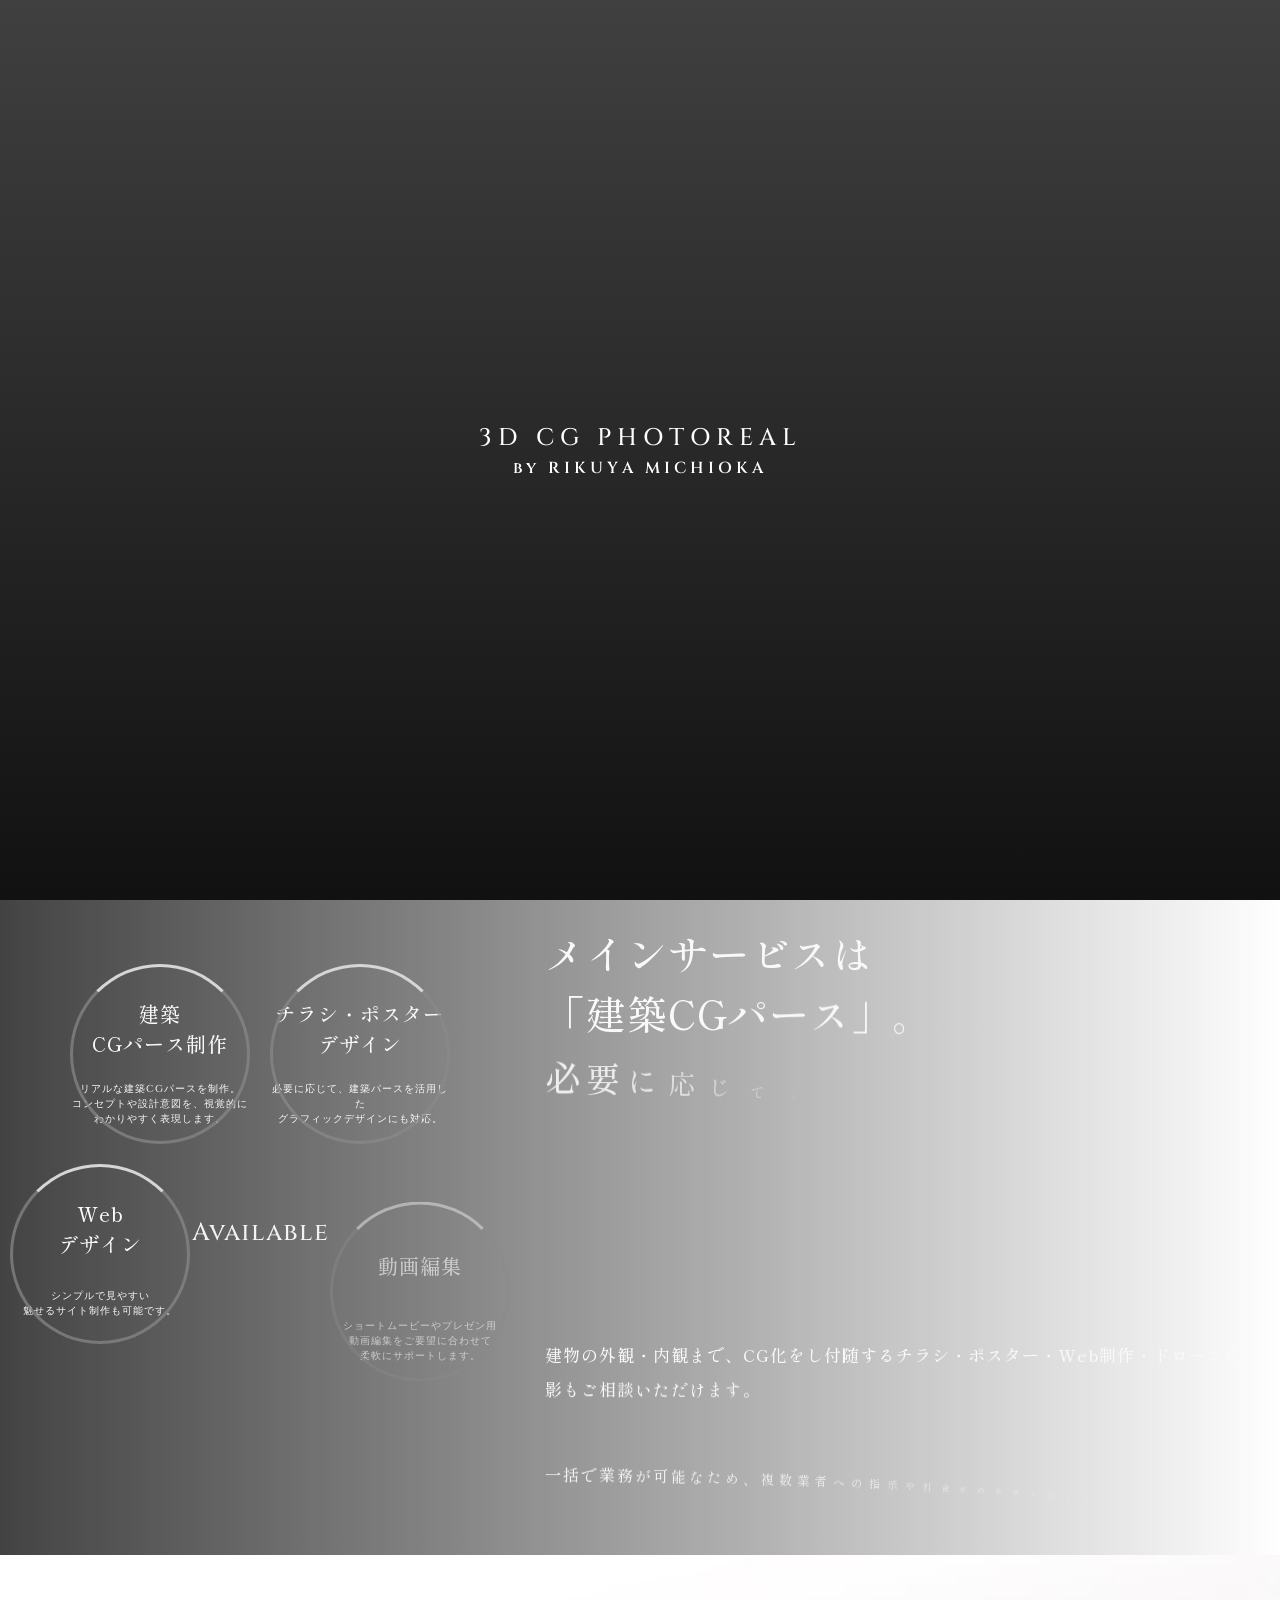
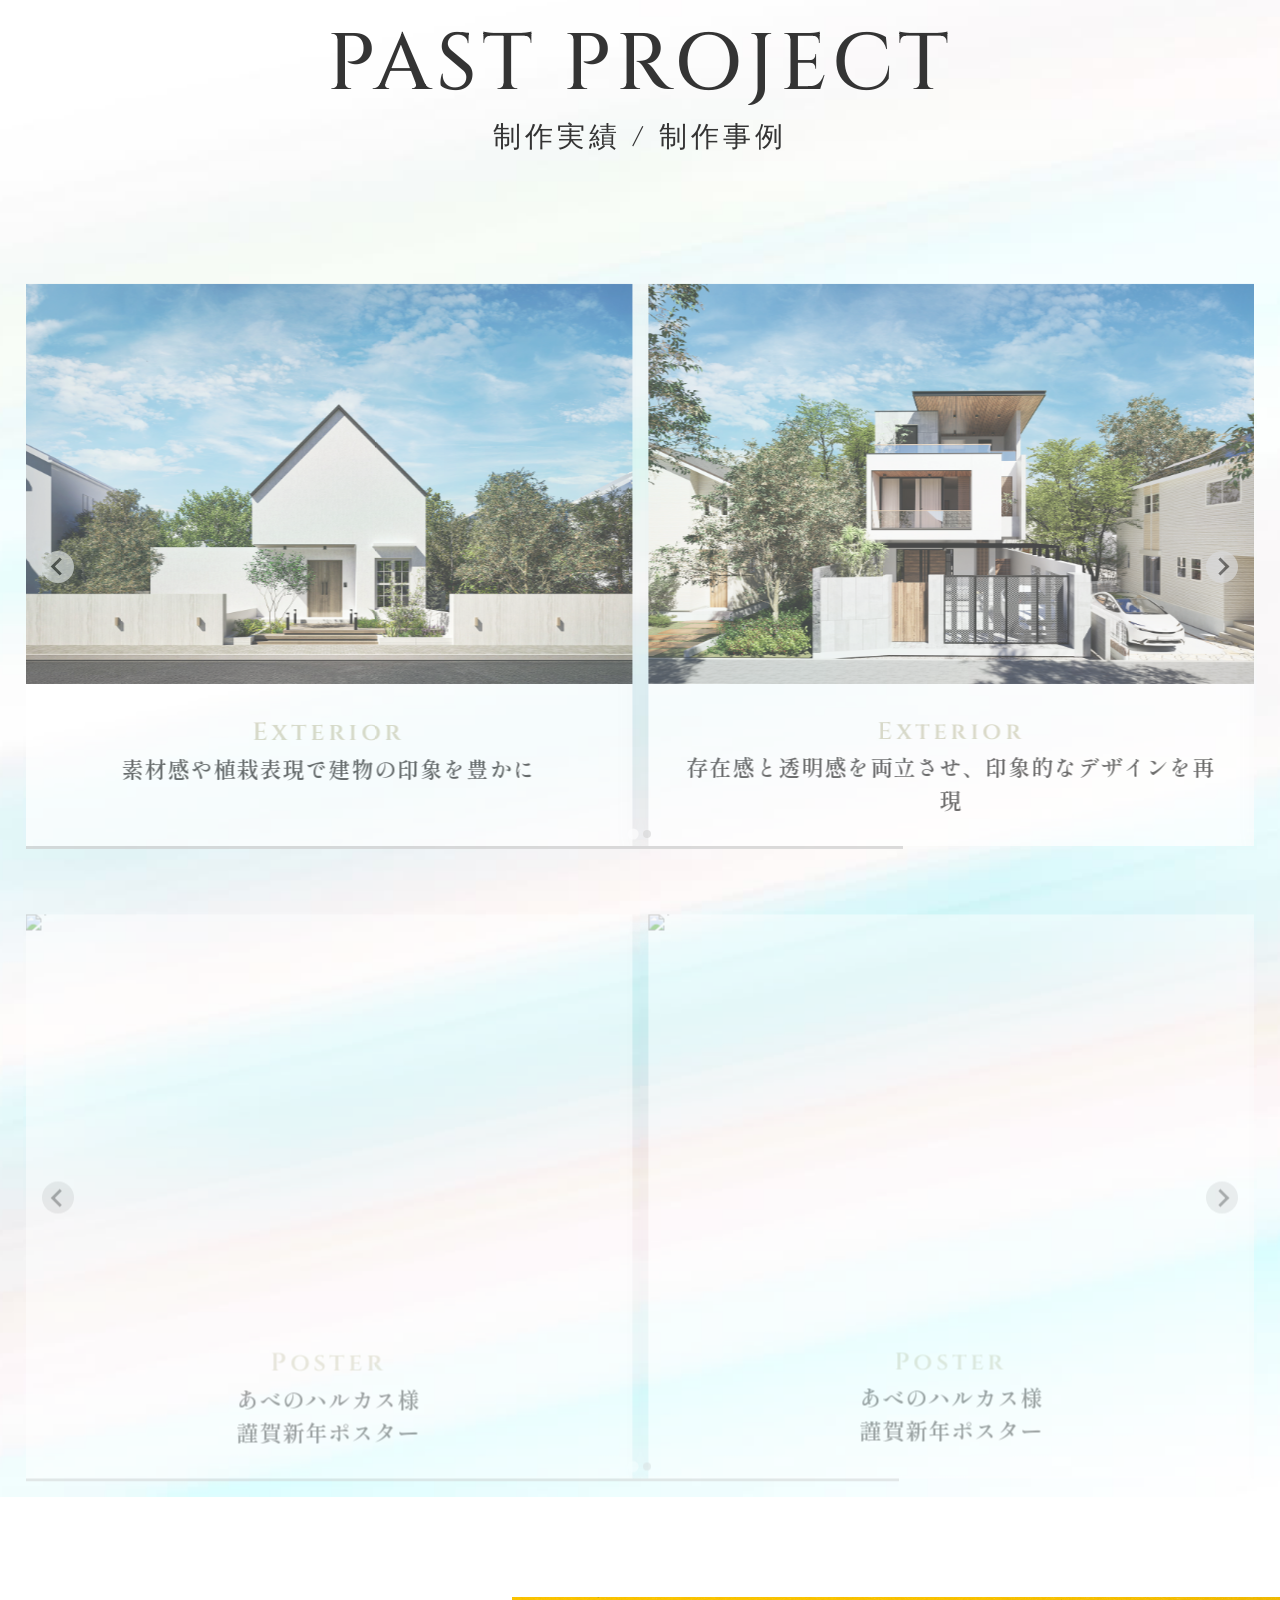
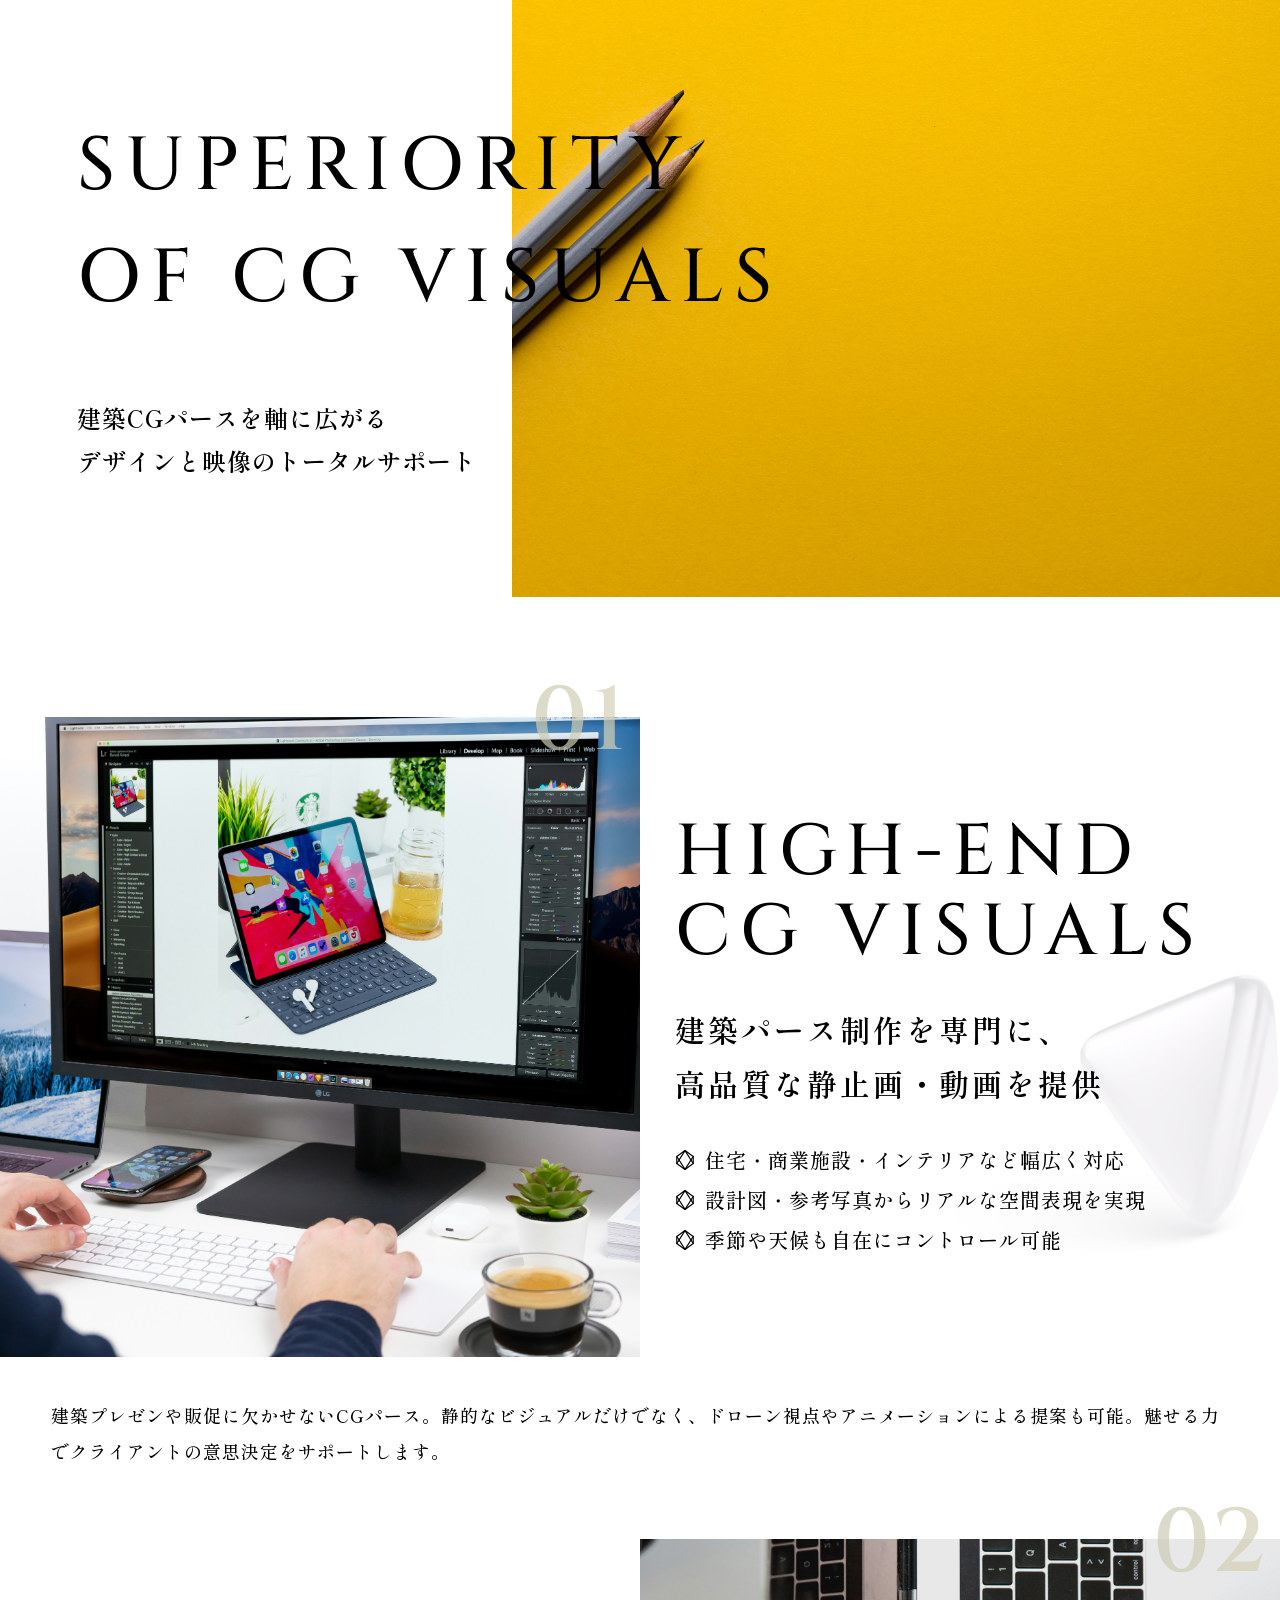
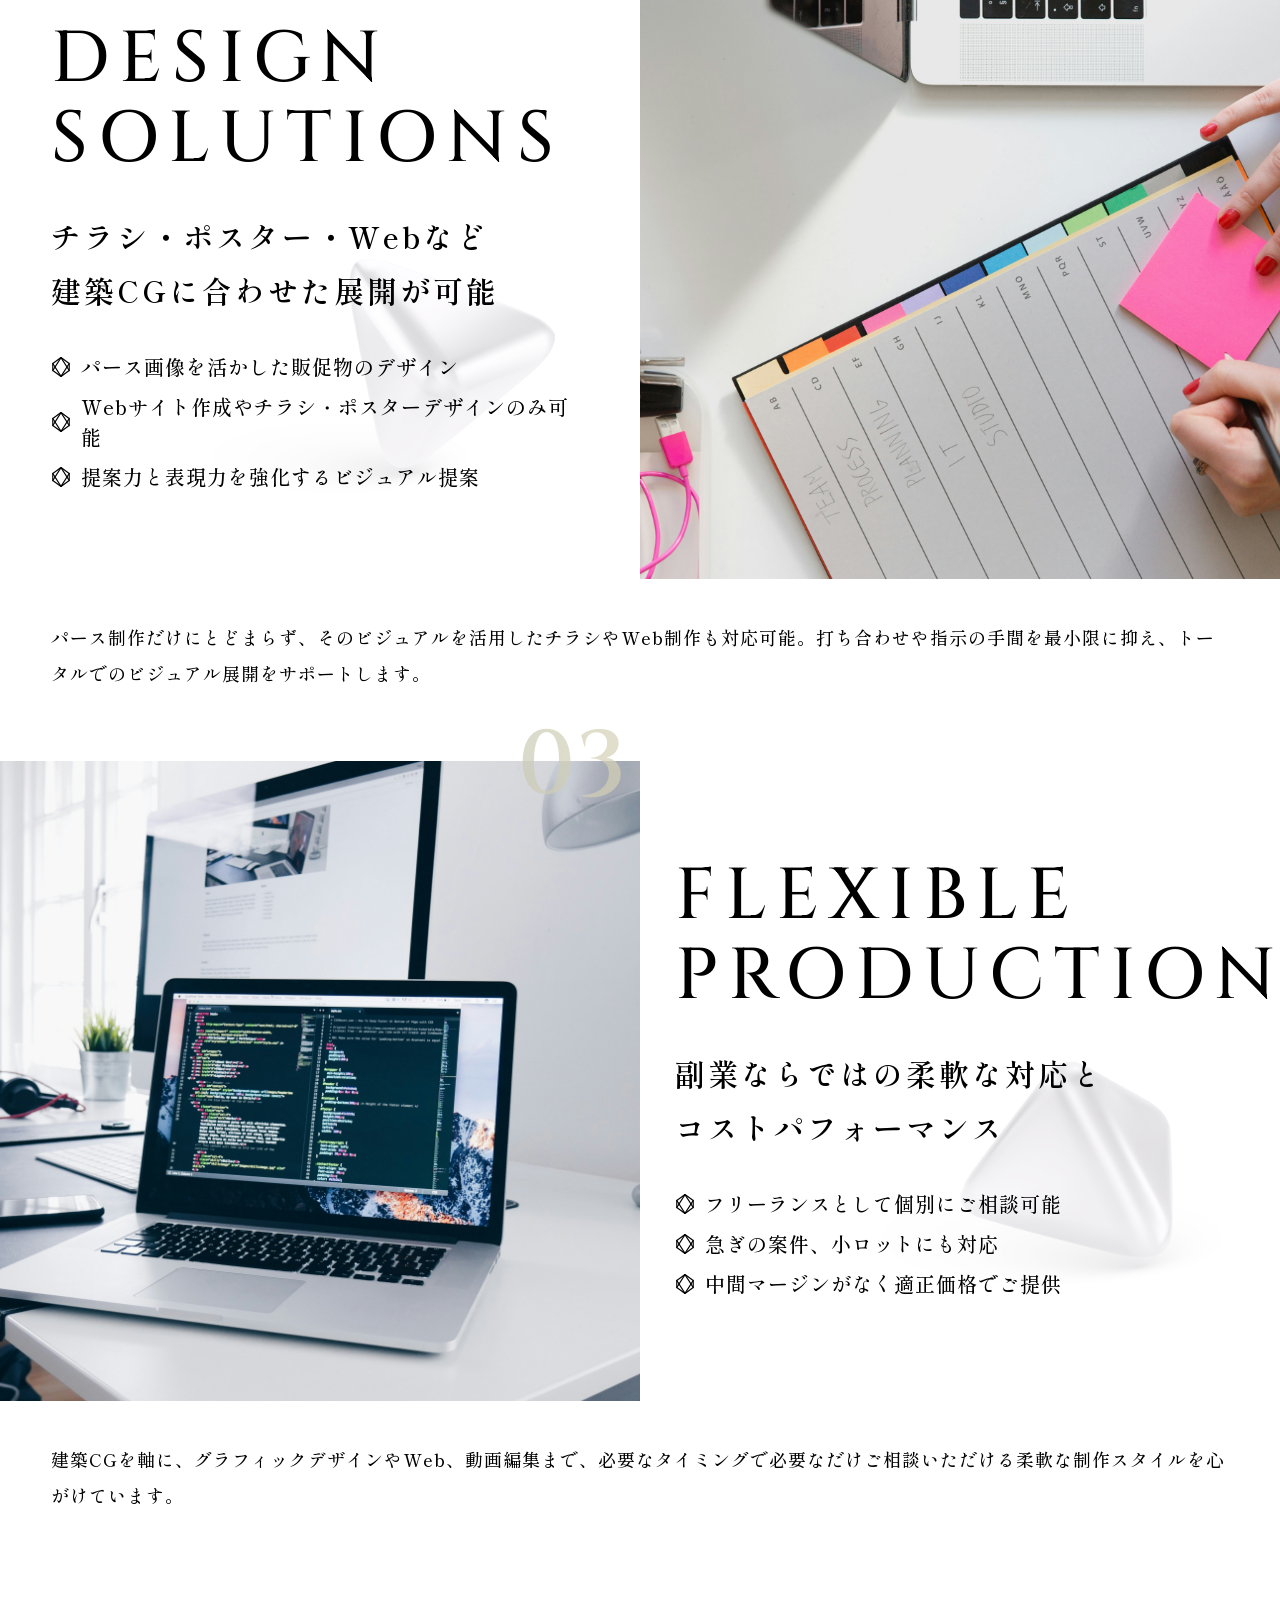
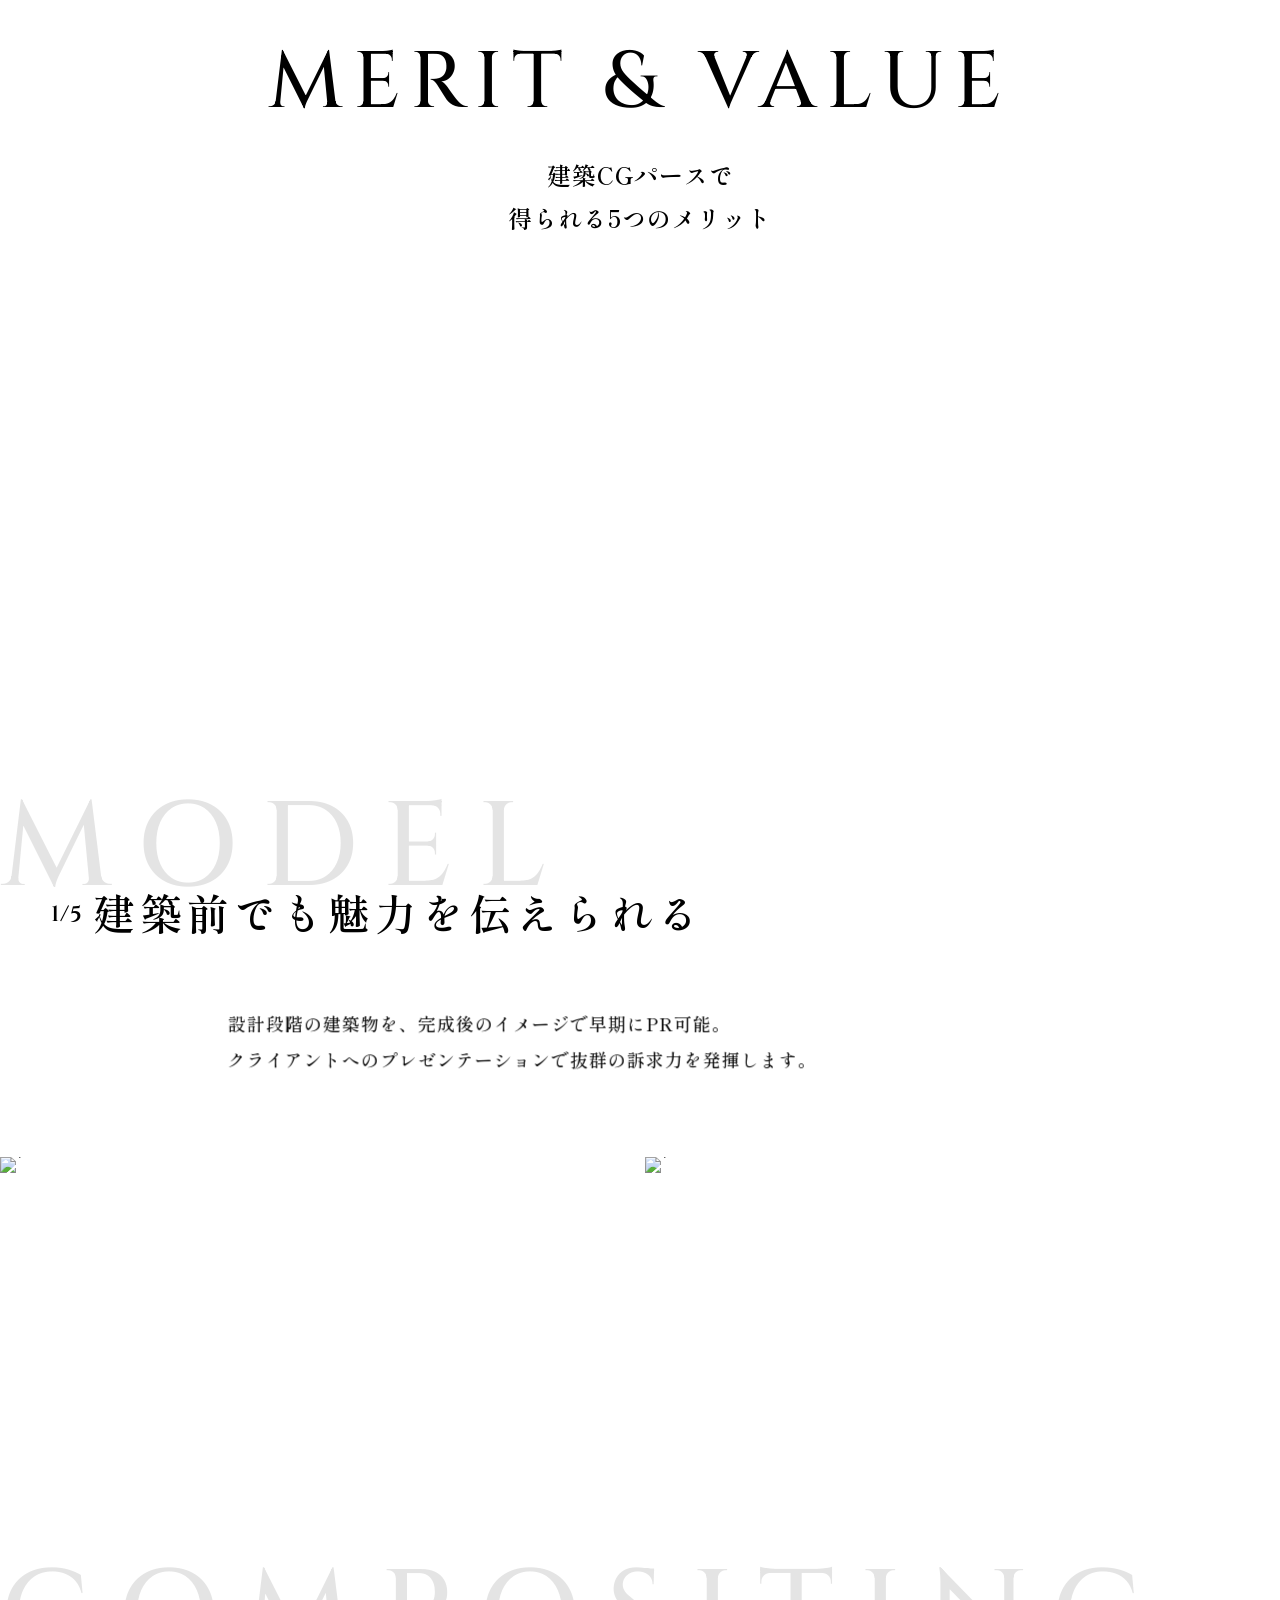
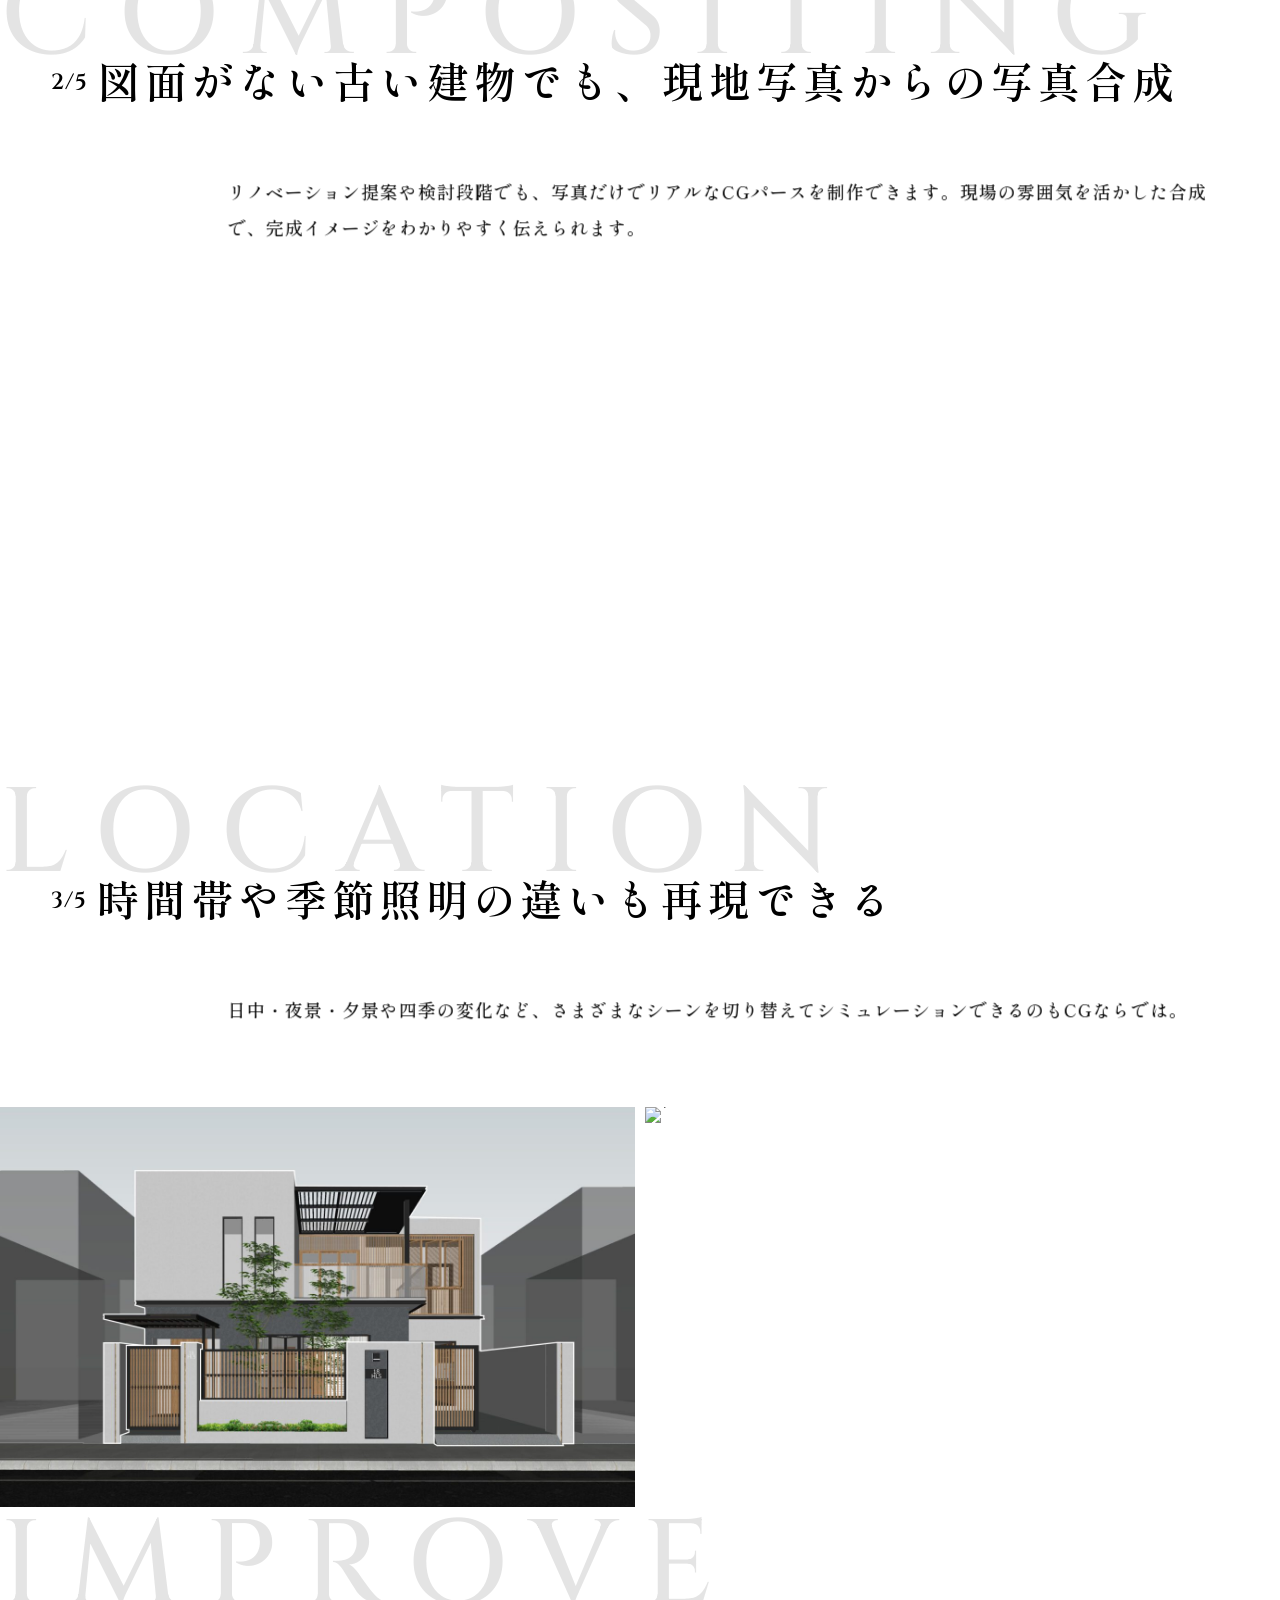
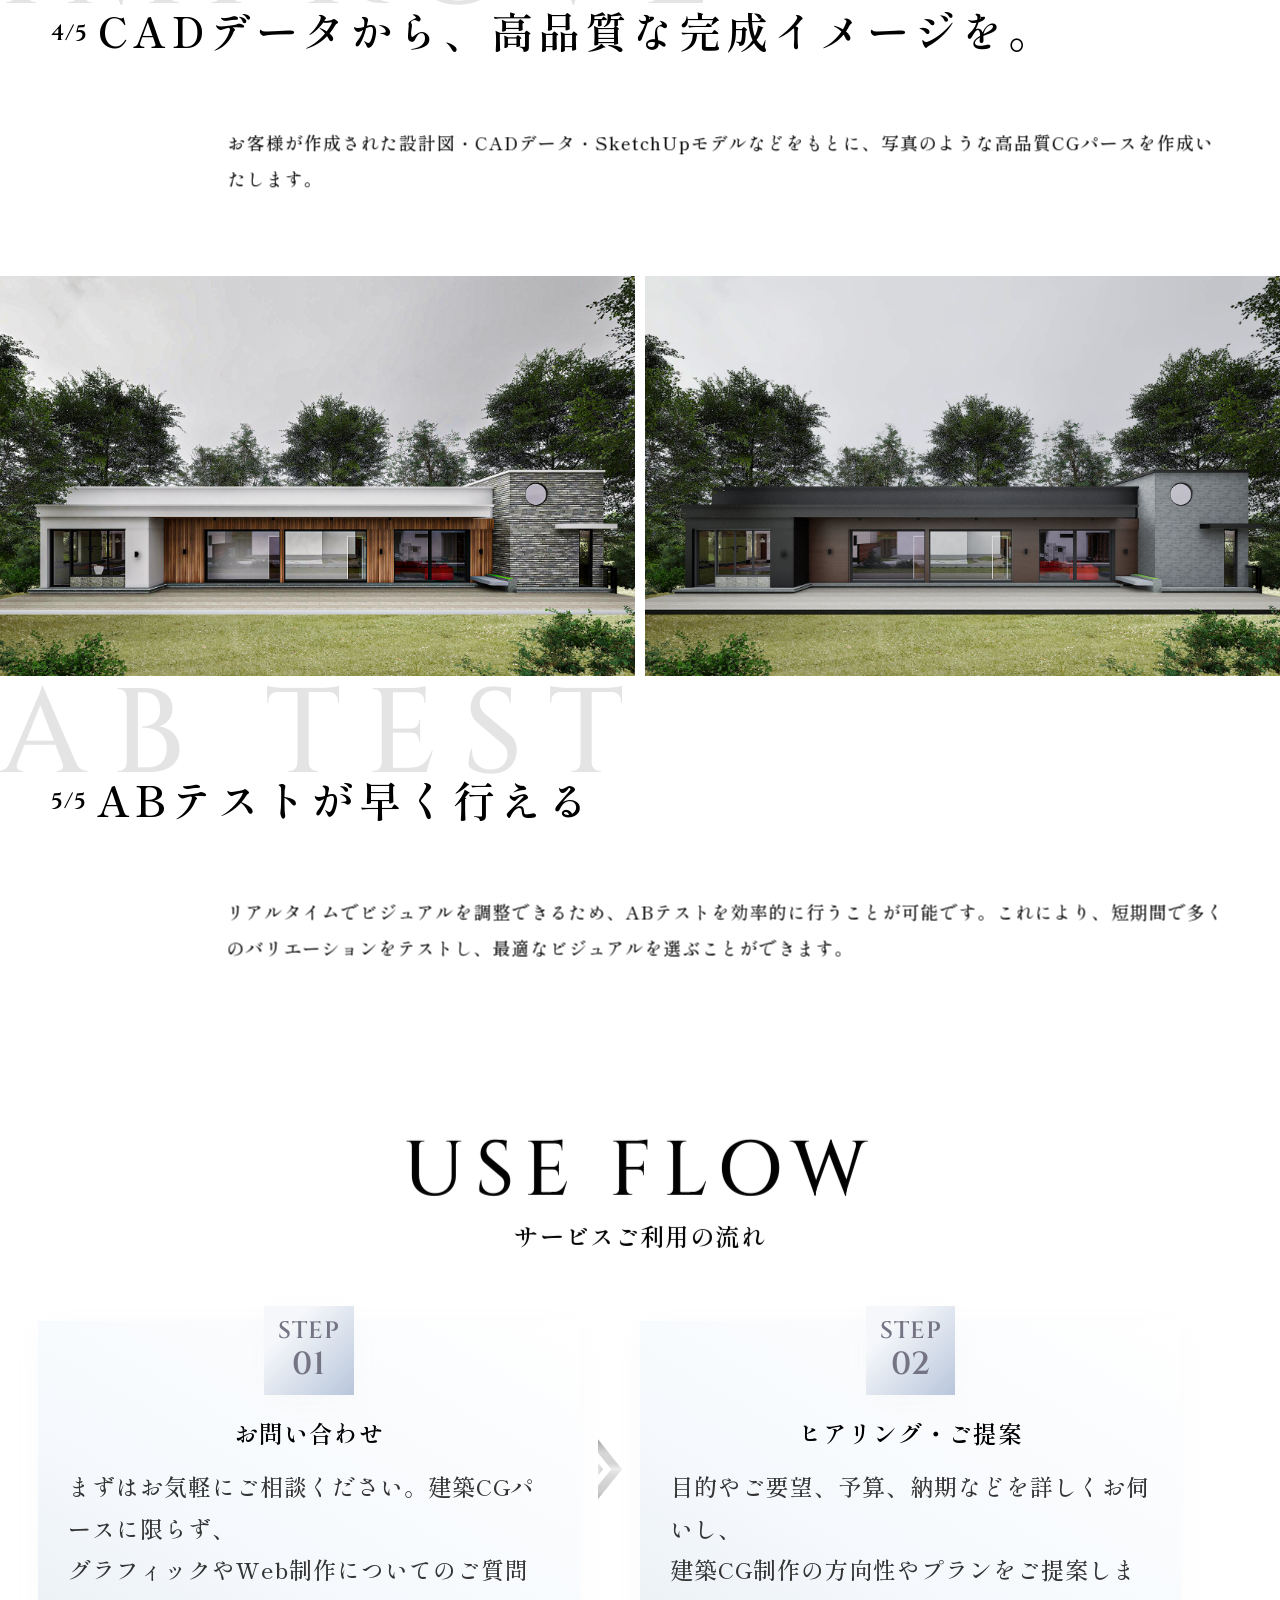
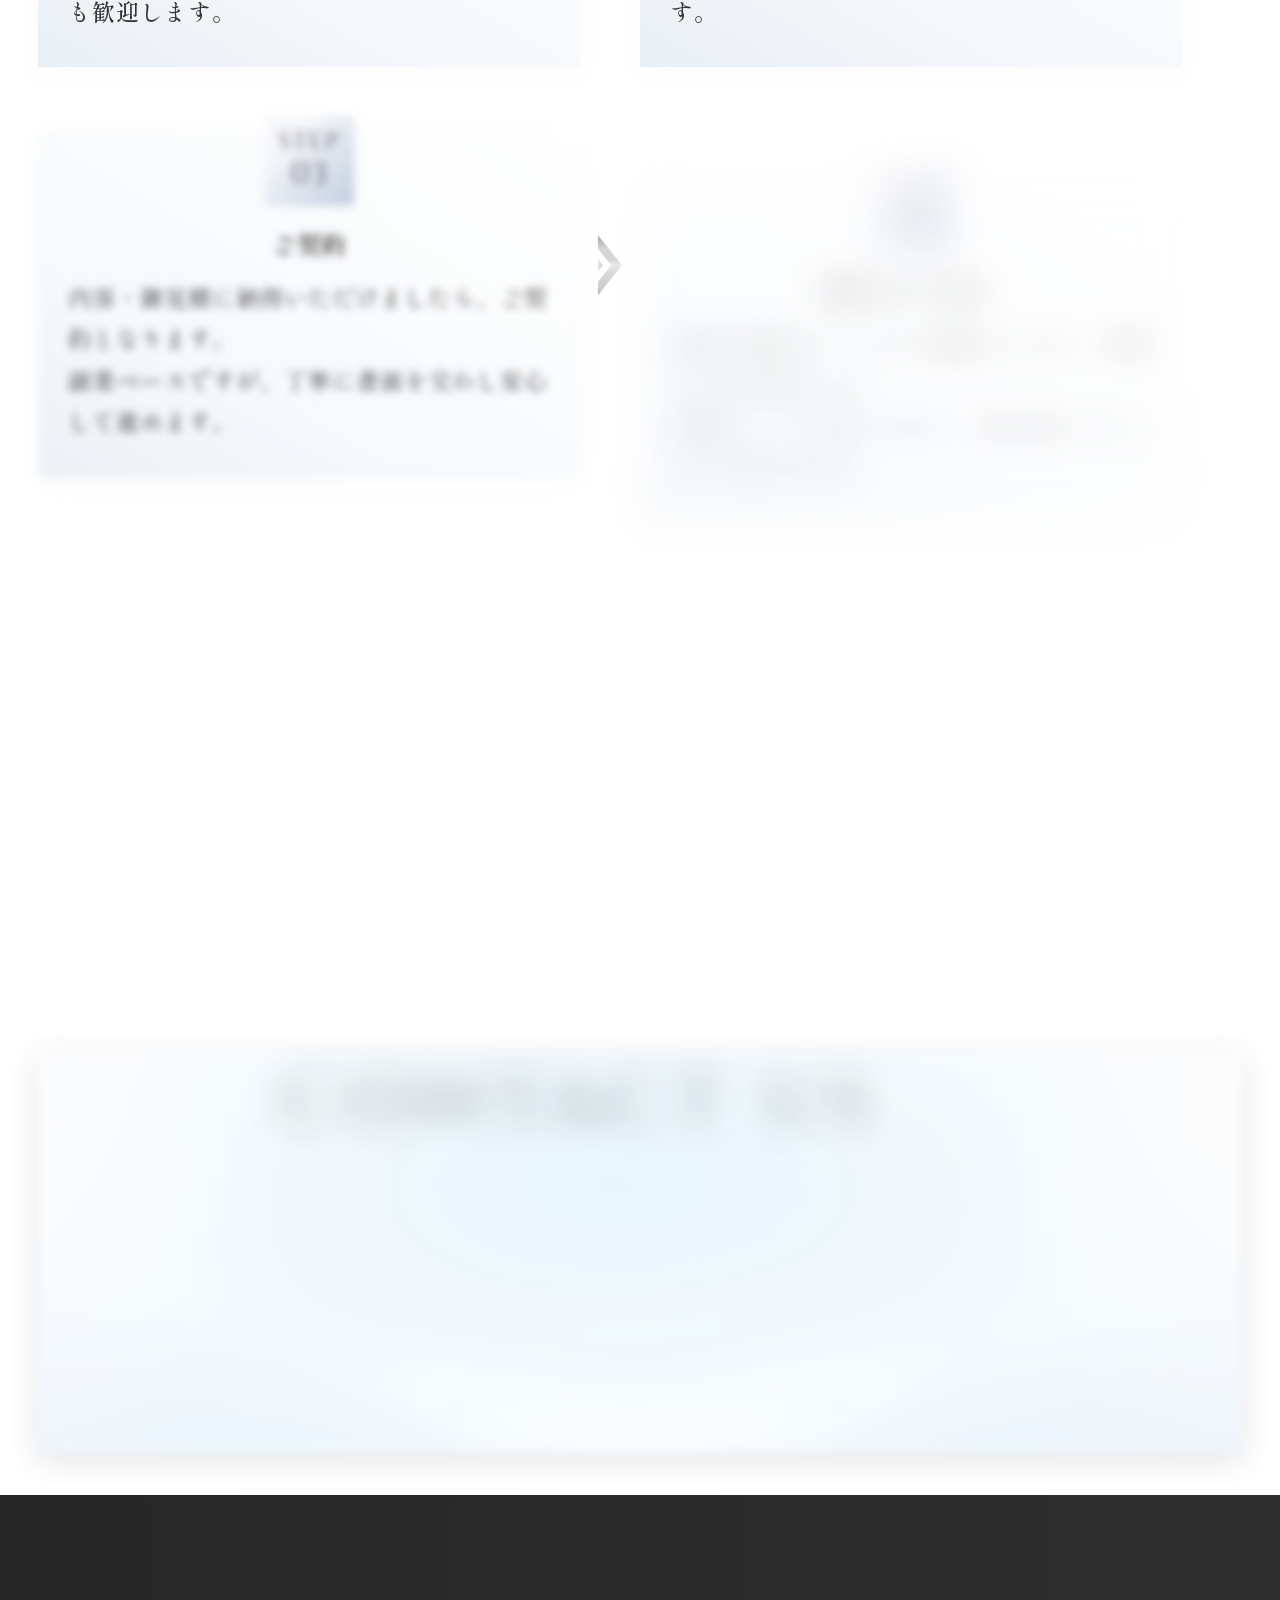
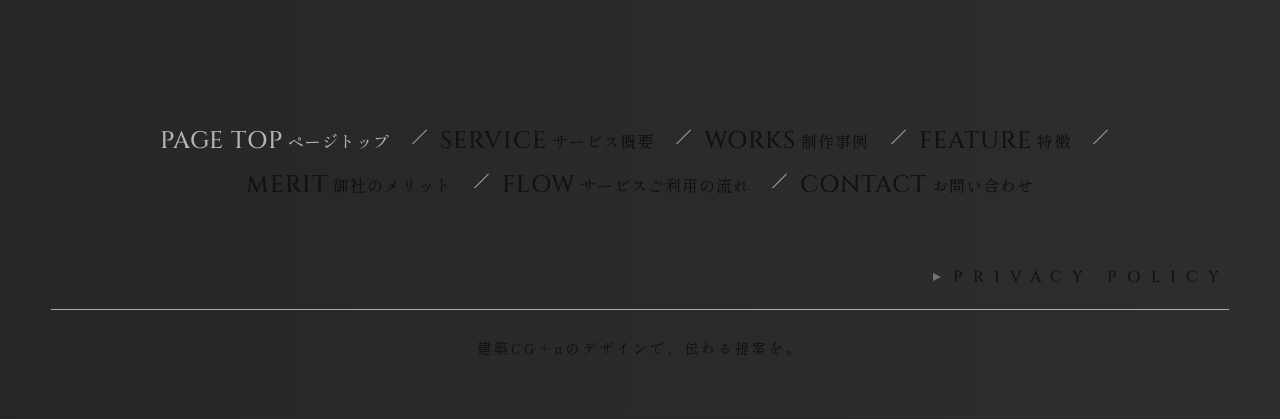
==== commit 023ca3d0: "change" ====
--- a/index.html
+++ b/index.html
@@ -117,7 +117,7 @@
 						コンセプトや設計意図を、視覚的に<br>わかりやすく表現します。</span></li>
 					<li class="mark">  <p>チラシ・ポスター<br>デザイン</p>
 						<span> 必要に応じて、建築パースを活用した<br>グラフィックデザインにも対応。<br>
-						  ご希望があればお気軽にどうぞ。</span></li>
+						  </span></li>
 				</ul>
 				<ul>
 					<li class="mark"><p>Web<br>デザイン</p><span>シンプルで見やすい<br>魅せるサイト制作も可能です。</span></li>
@@ -461,7 +461,7 @@
 				<div class="thumb"><img src="./images/Perth/pic/11_2.jpg" alt="*"></div>
 			  </div>
 			  <div class="text">
-				<div class="back"><p>IMPROVE</p></div>
+				<div class="back"><p>AB TEST</p></div>
 				<div class="inset">
 				  <div class="semi-title">
 					<div class="number"><p>5/5</p></div>
--- a/css/style.css
+++ b/css/style.css
@@ -1015,8 +1015,8 @@
   }
   .service .container .mark-wrapper ul li {
     position: relative;
-    width: 32vw;
-    height: 32vw;
+    width: 37vw;
+    height: 37vw;
     margin: 0 2vw 0 0;
   }
   .service .container .mark-wrapper ul li::after {
@@ -1026,15 +1026,15 @@
     height: 100%;
   }
   .service .container .mark-wrapper ul li p {
+    font-size: 3vw;
+  }
+  .service .container .mark-wrapper ul li.Available {
+    width: 20vw;
+  }
+  .service .container .mark-wrapper ul li.Available p {
     font-size: 4vw;
   }
-  .service .container .mark-wrapper ul li.cg {
-    width: 20vw;
-  }
-  .service .container .mark-wrapper ul li.cg p {
-    font-size: 10vw;
-  }
-  .service .container .mark-wrapper ul li.cg::after {
+  .service .container .mark-wrapper ul li.Available::after {
     display: none;
   }
   .service .container .mark-wrapper ul li:last-child {
@@ -1049,7 +1049,7 @@
   }
   .service .container .text h2 .catch {
     text-align: center;
-    font-size: 7.25vw;
+    font-size: 7vw;
   }
   .service .container .text .sentence {
     margin: 15px 0 0 0;
@@ -1057,7 +1057,7 @@
   .service .container .text .sentence p {
     line-height: 2;
     letter-spacing: 1px;
-    font-size: 4vw;
+    font-size: 3vw;
     padding: 20px 0 20px 0;
   }
 } /* 767px responsive-closed */
@@ -2207,82 +2207,26 @@
 □ □ □ □ □ □ □ □ □ □ □ □ □ □ □ □ □ □ □ □ □ □ □ □ □ □ □ □ □ □ □ □ □ □ □ □ □ □ □ □ □ 
 start----------------------------------------------------------------------------*/
 @media screen and (max-width: 767px) {
-  .merit {
-    padding: 50px 0 50px 0;
-  }
-  .merit .container .title h3 .catch {
-    letter-spacing: 4px;
-    font-size: 9.25vw;
-  }
-  .merit .container .title h2 {
-    margin: 10px 0 0 0;
-  }
-  .merit .container .title h2 .catch {
-    line-height: 1.8;
-    font-size: 6vw;
-  }
-  .merit .container .box-wrapper {
-    padding: 10px 0 0 0;
-  }
-  .merit .container .box-wrapper .box {
-    margin: 50px 0 0 0;
-  }
-  .merit .container .box-wrapper .box .thumb-wrapper {
-    display: block;
-  }
-  .merit .container .box-wrapper .box .thumb-wrapper .thumb {
-    width: 100%;
-    height: 200px;
-  }
-  .merit .container .box-wrapper .box .thumb-wrapper .thumb img {
+  .merit .thumb-wrapper {
+    display: block !important;
+  }
+  .merit .thumb,
+  .merit .bg-video {
+    width: 100% !important;
+    height: 200px !important;
+    overflow: hidden;
+    position: relative;
+    margin-bottom: 20px;
+  }
+  .merit .thumb img,
+  .merit .bg-video video {
+    width: 100%;
+    height: 100%;
     -o-object-fit: cover;
        object-fit: cover;
-    width: 100%;
-    height: 100%;
-  }
-  .merit .container .box-wrapper .box .text {
-    max-width: 100%;
-    margin: 0 auto 0;
-  }
-  .merit .container .box-wrapper .box .text .back {
-    left: 0;
-    top: 0;
-  }
-  .merit .container .box-wrapper .box .text .back p {
-    line-height: 1;
-    opacity: 0.4;
-    letter-spacing: 2vw;
-    font-size: 14vw;
-  }
-  .merit .container .box-wrapper .box .text .inset {
-    margin: 0 auto 0;
-    padding: 15vw 5% 0 5%;
-  }
-  .merit .container .box-wrapper .box .text .inset .semi-title {
     display: block;
   }
-  .merit .container .box-wrapper .box .text .inset .semi-title .number {
-    line-height: 1;
-    top: 3px;
-    font-size: 6vw;
-  }
-  .merit .container .box-wrapper .box .text .inset .semi-title h3 {
-    padding: 10px 0 0 0;
-  }
-  .merit .container .box-wrapper .box .text .inset .semi-title h3 .catch {
-    line-height: 1.5;
-    letter-spacing: 2px;
-    font-size: 7vw;
-  }
-  .merit .container .box-wrapper .box .text .inset .sentence {
-    margin: 40px 0 0 10%;
-  }
-  .merit .container .box-wrapper .box .text .inset .sentence p {
-    line-height: 2;
-    font-size: 4vw;
-    padding: 10px 0 10px 0;
-  }
-} /* 767px responsive-closed */
+}
 /*end ----------------------------------------------------------------------------
 □ □ □ □ □ □ □ □ □ □ □ □ □ □ □ □ □ □ □ □ □ □ □ □ □ □ □ □ □ □ □ □ □ □ □ □ □ □ □ □ □ 
 **********************************************************************************/
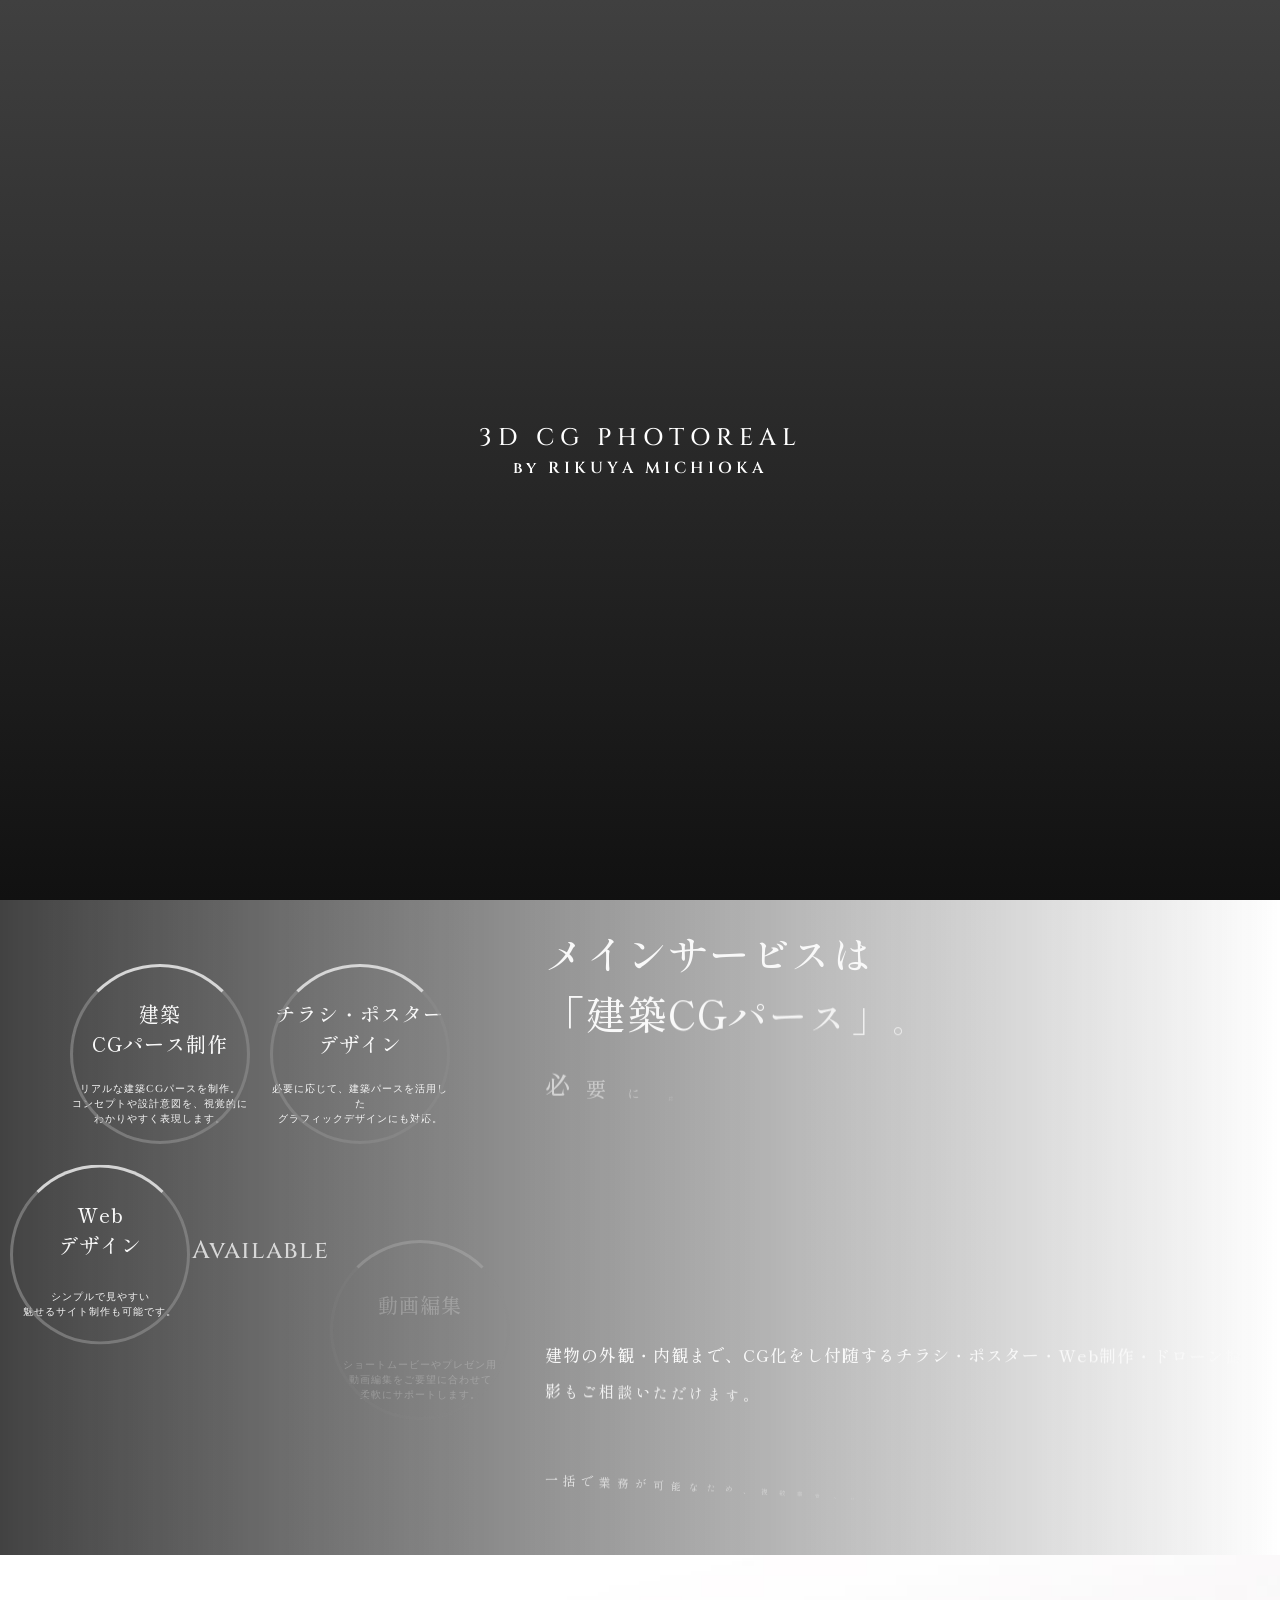
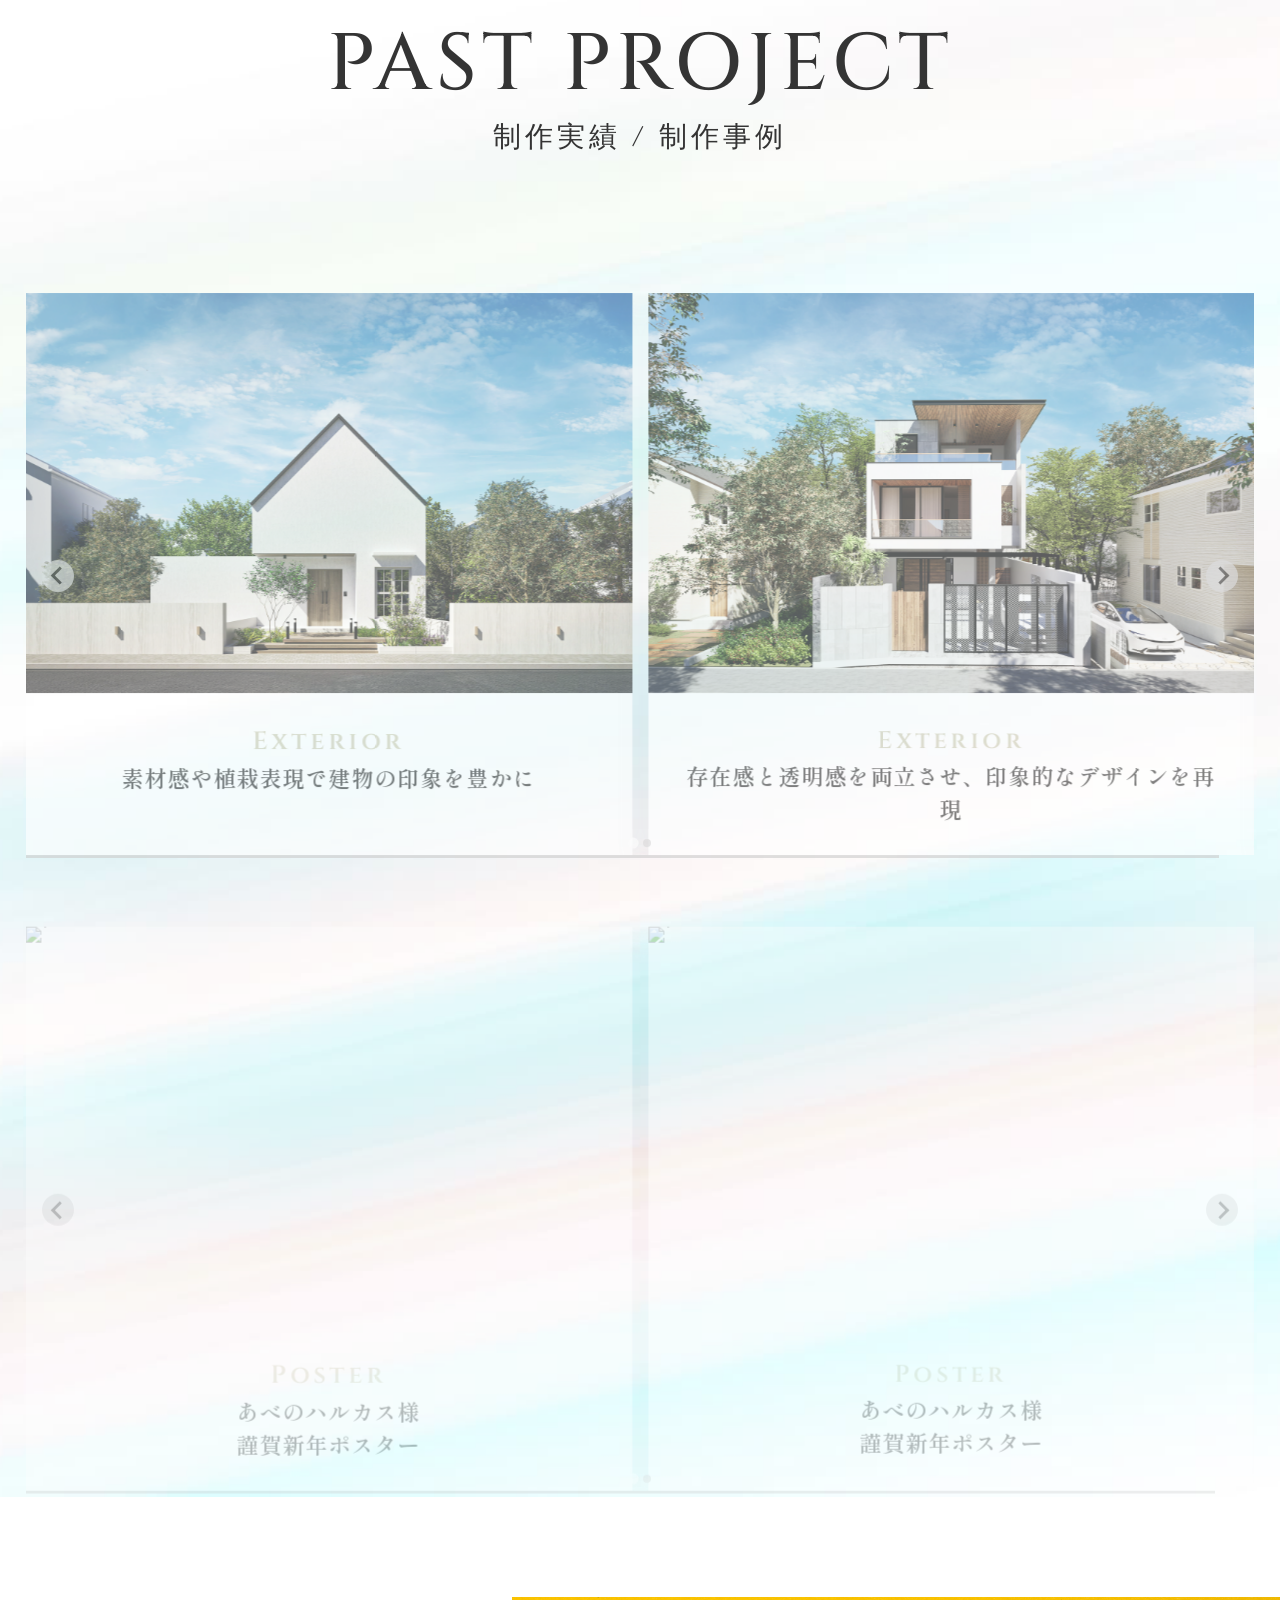
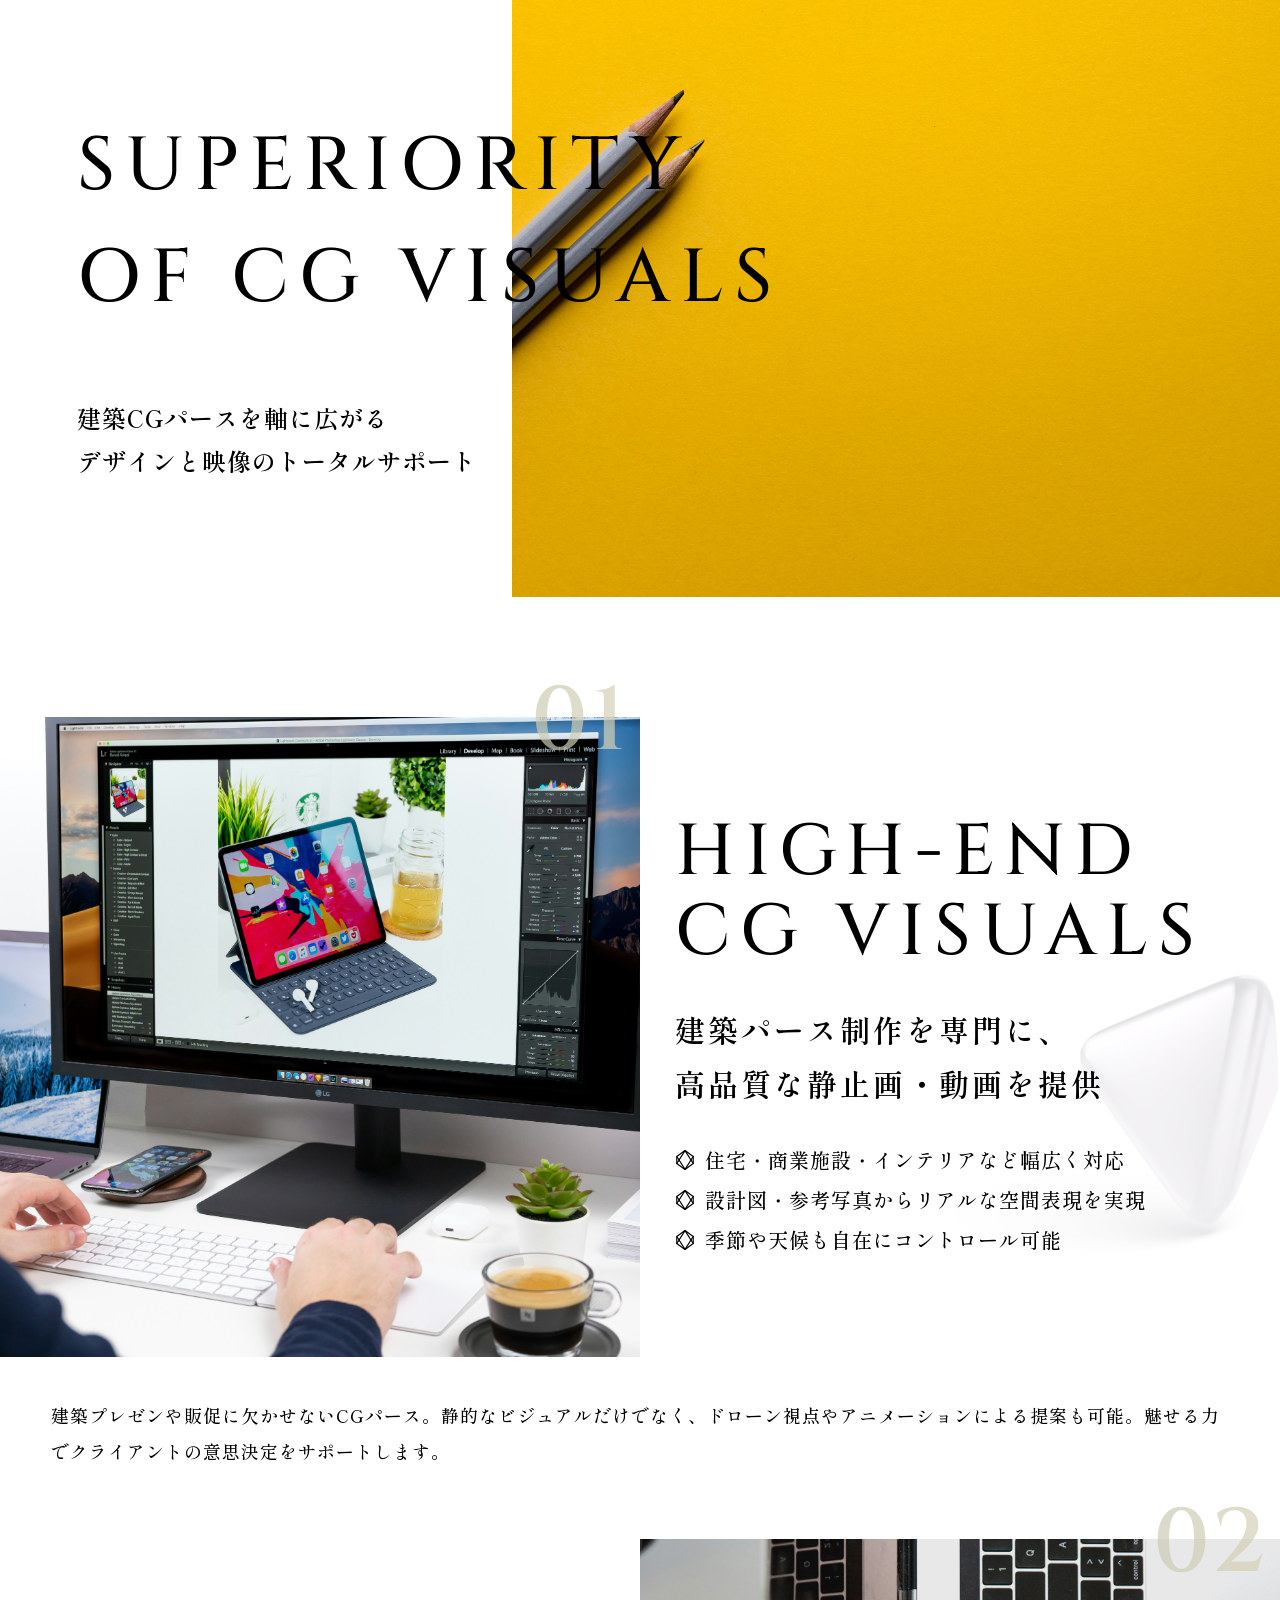
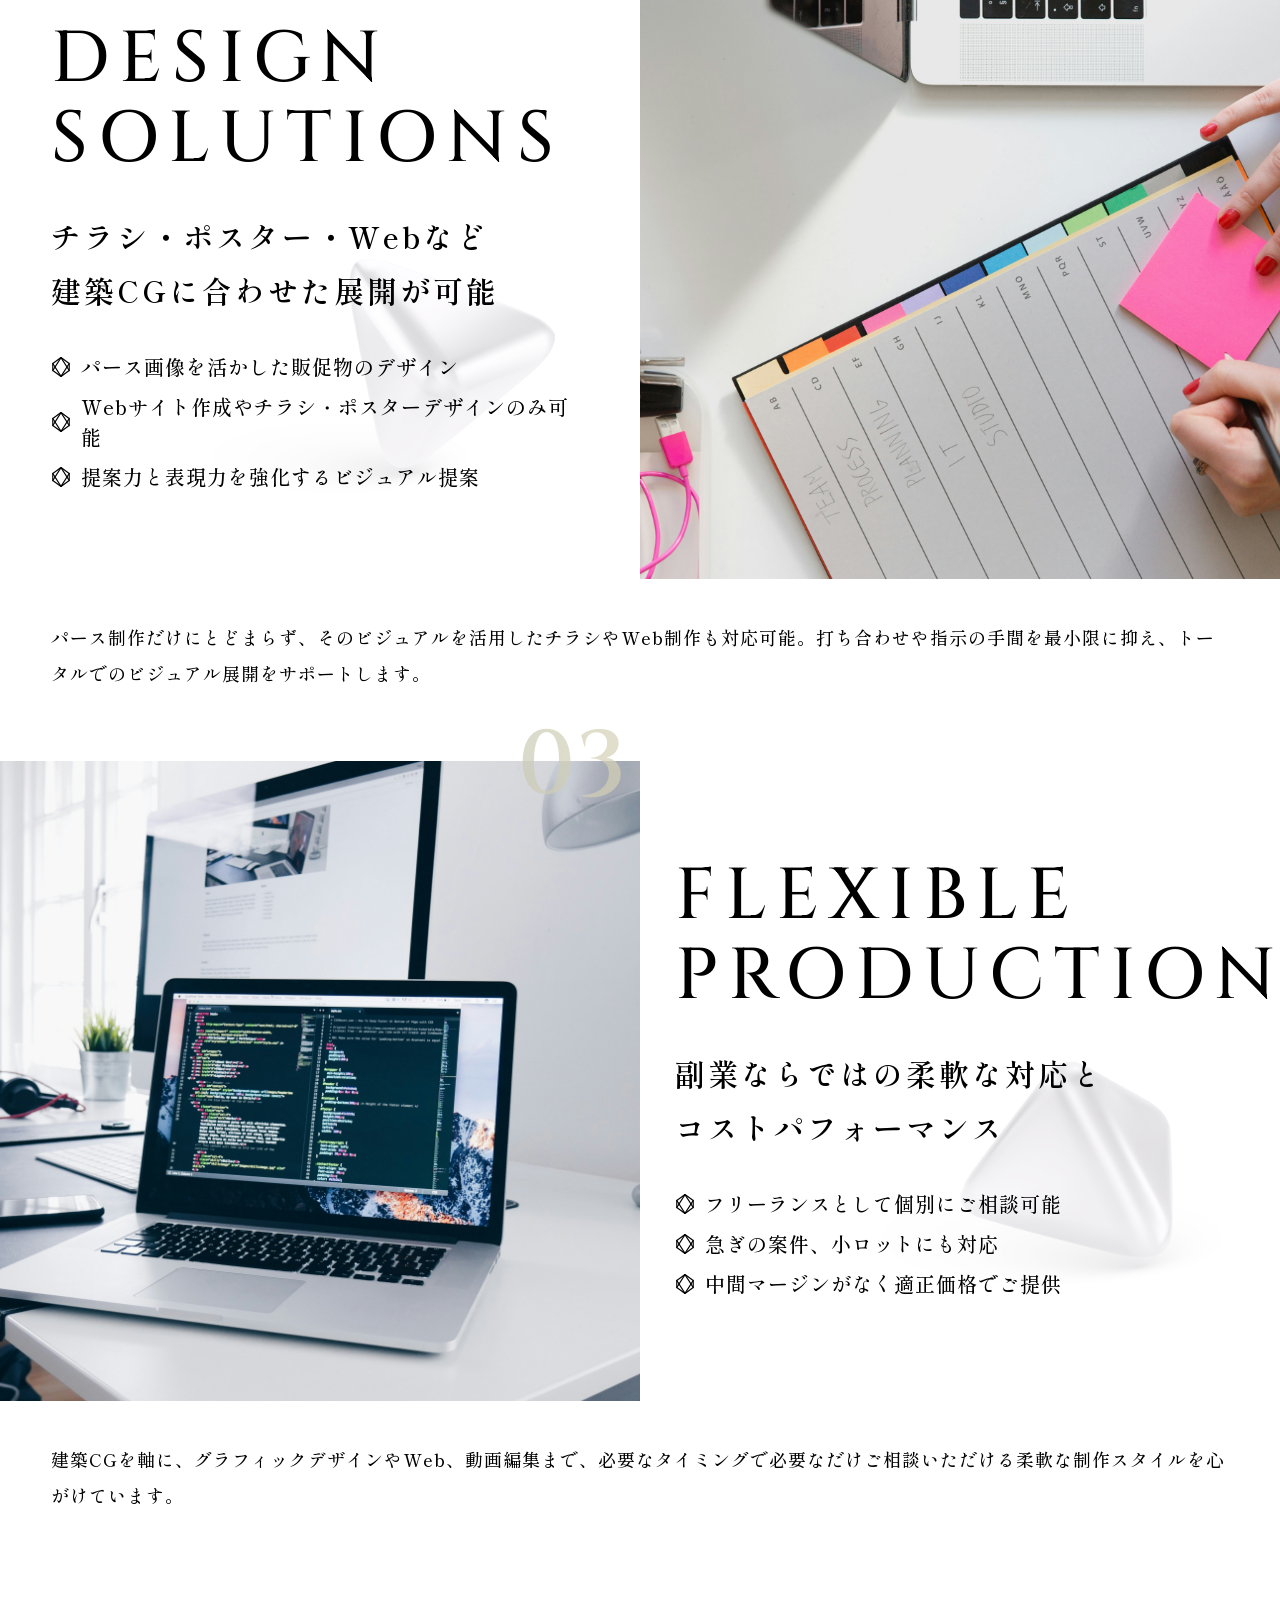
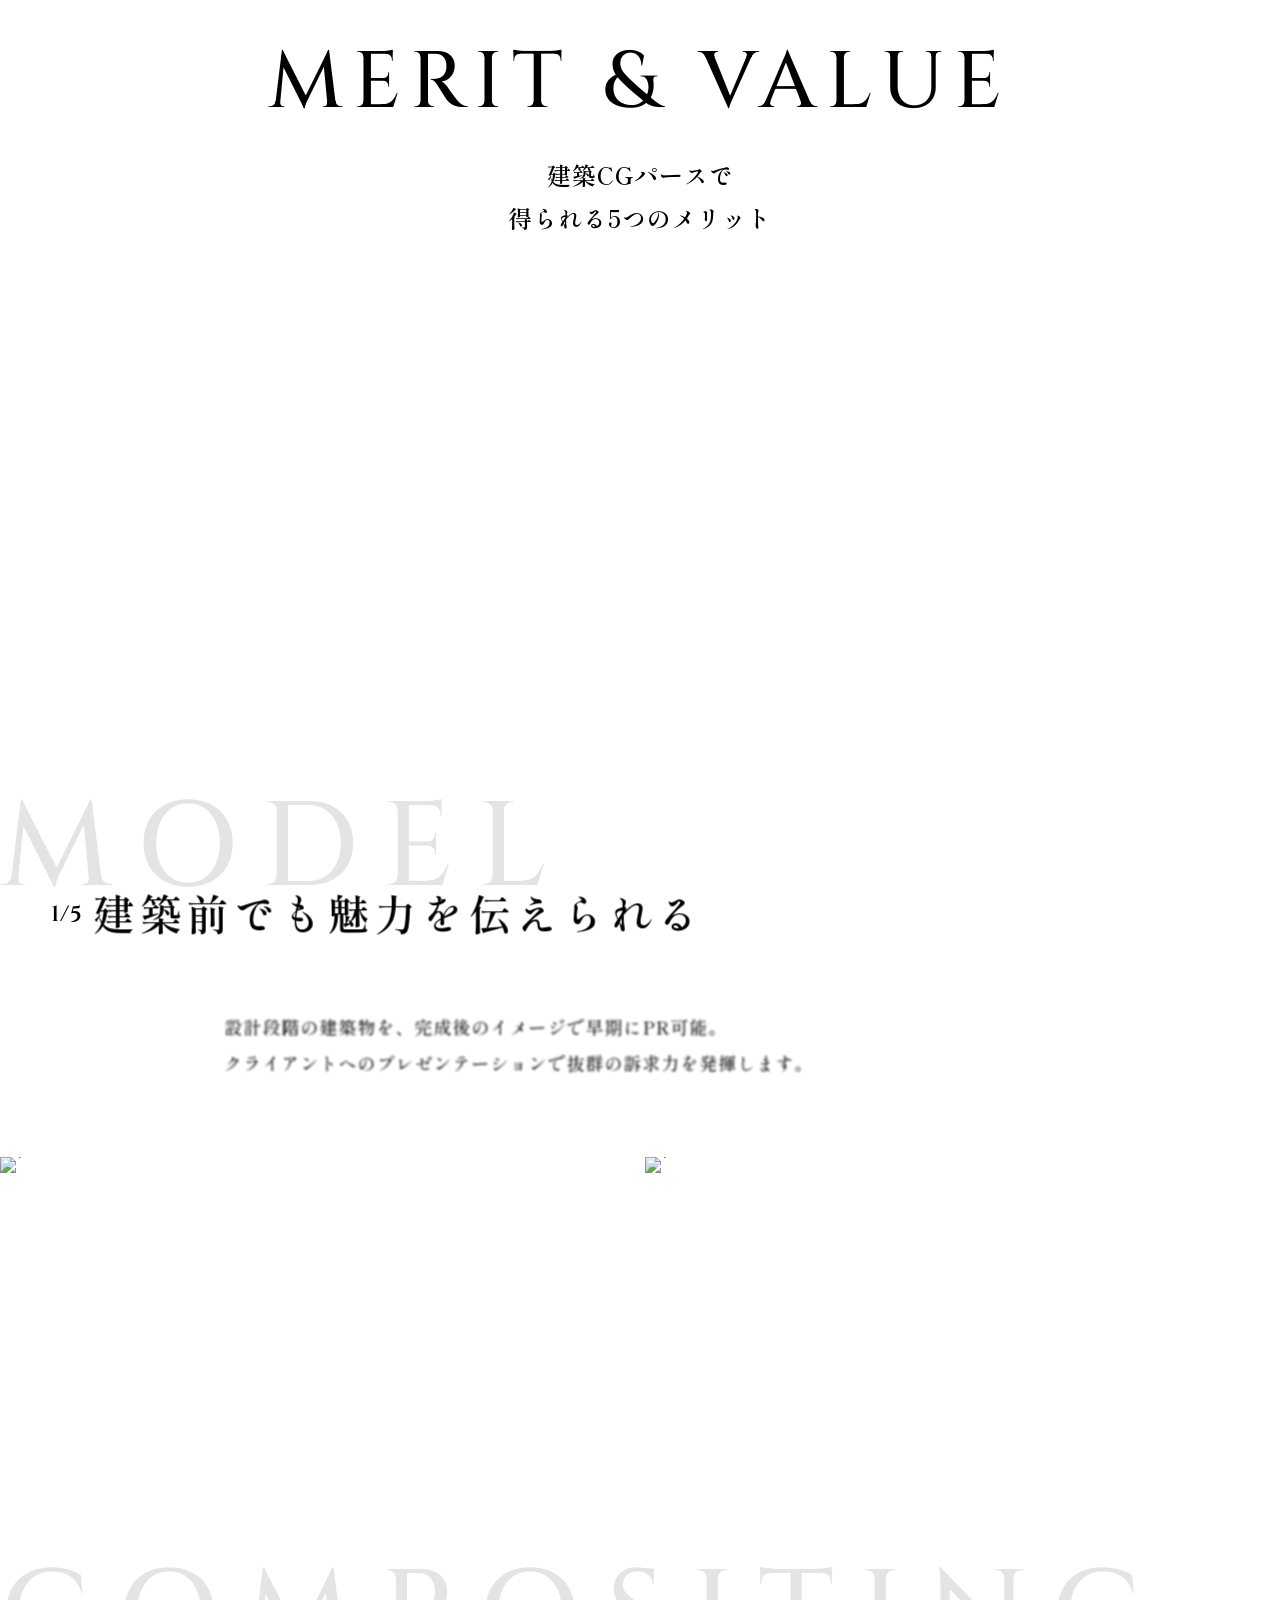
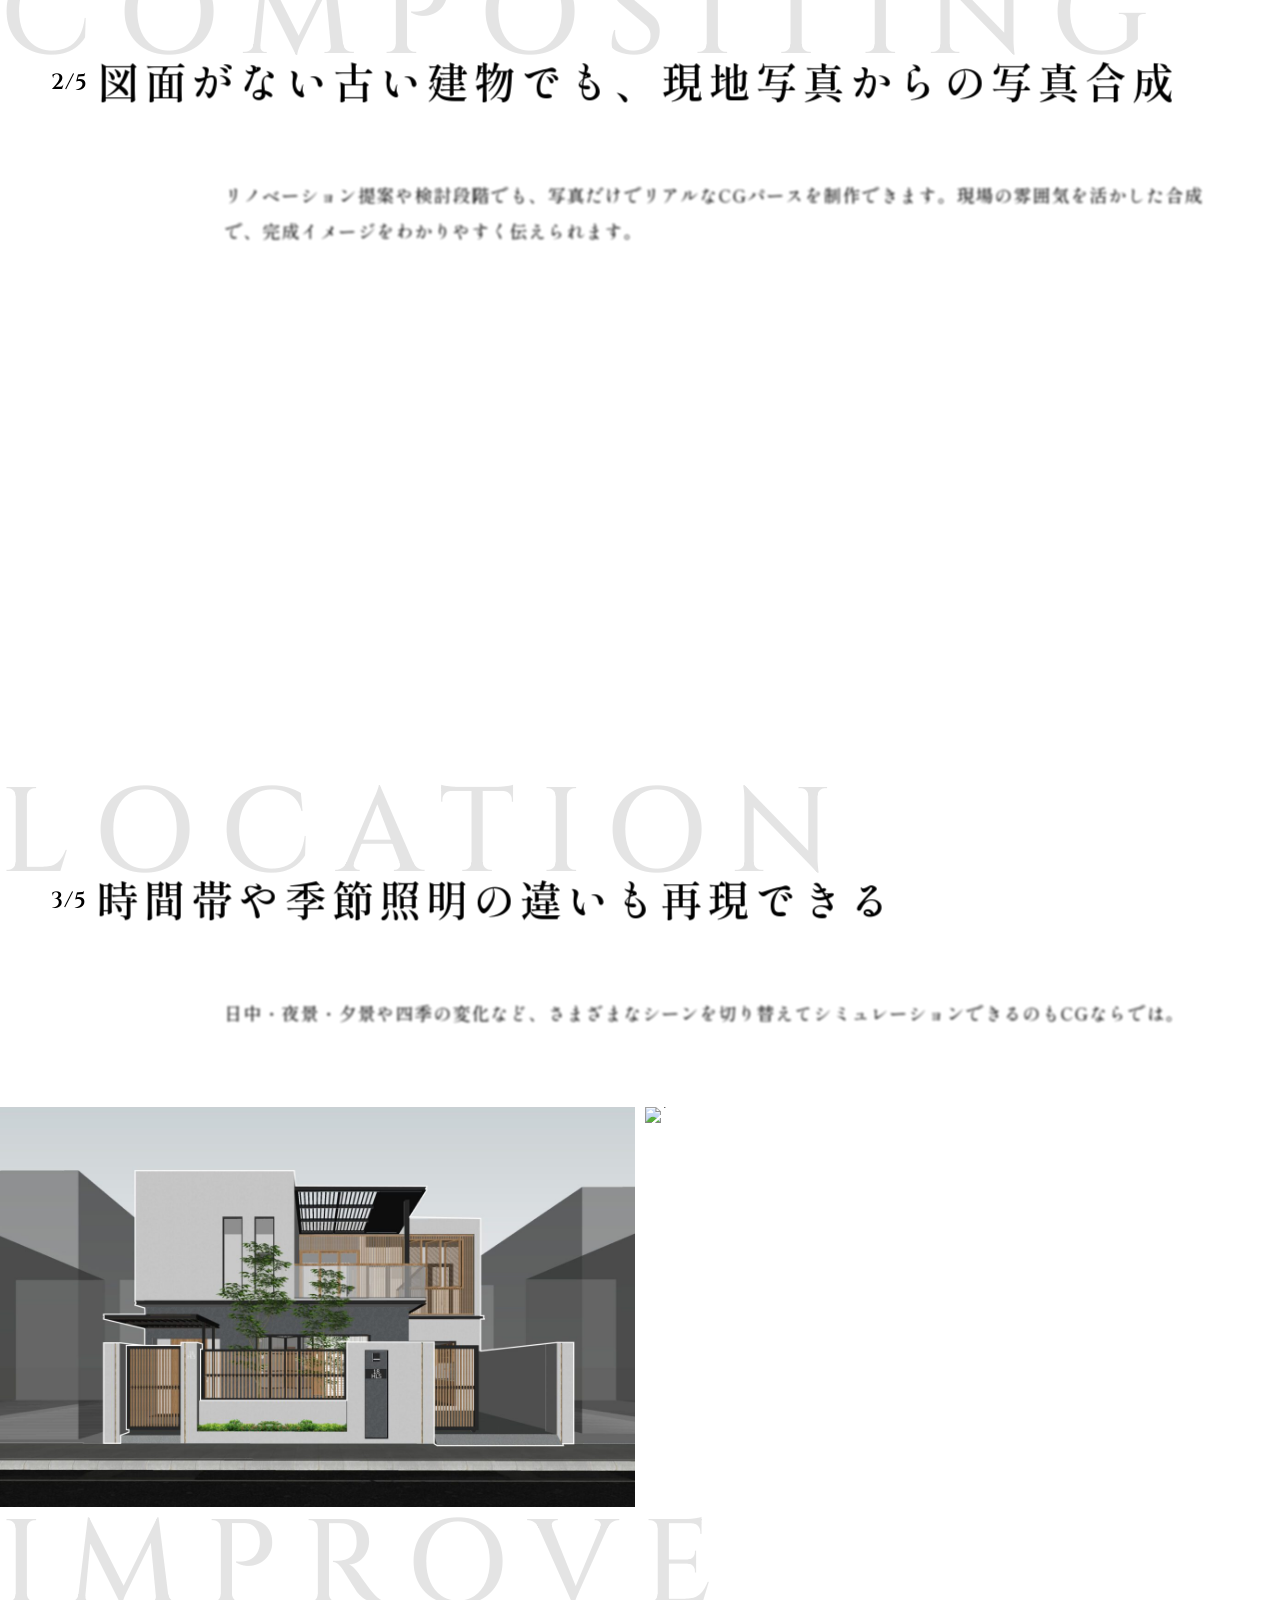
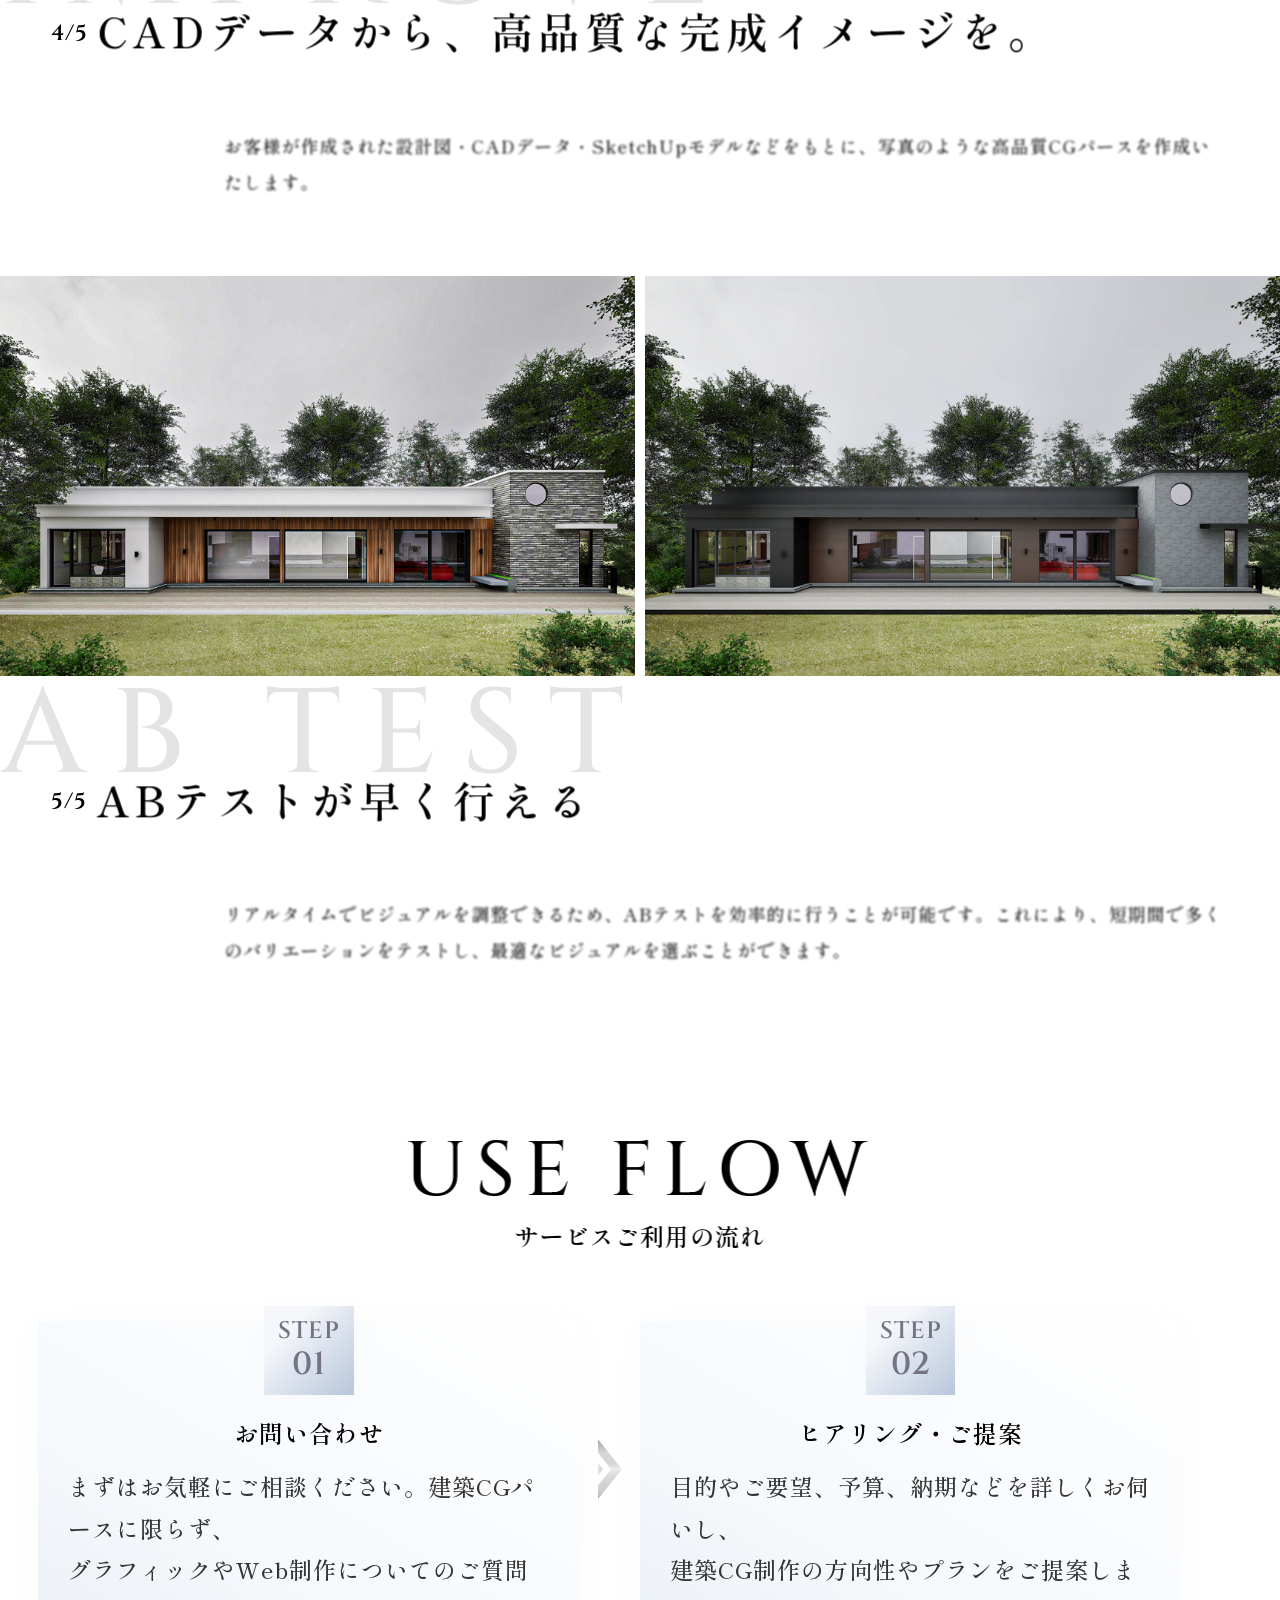
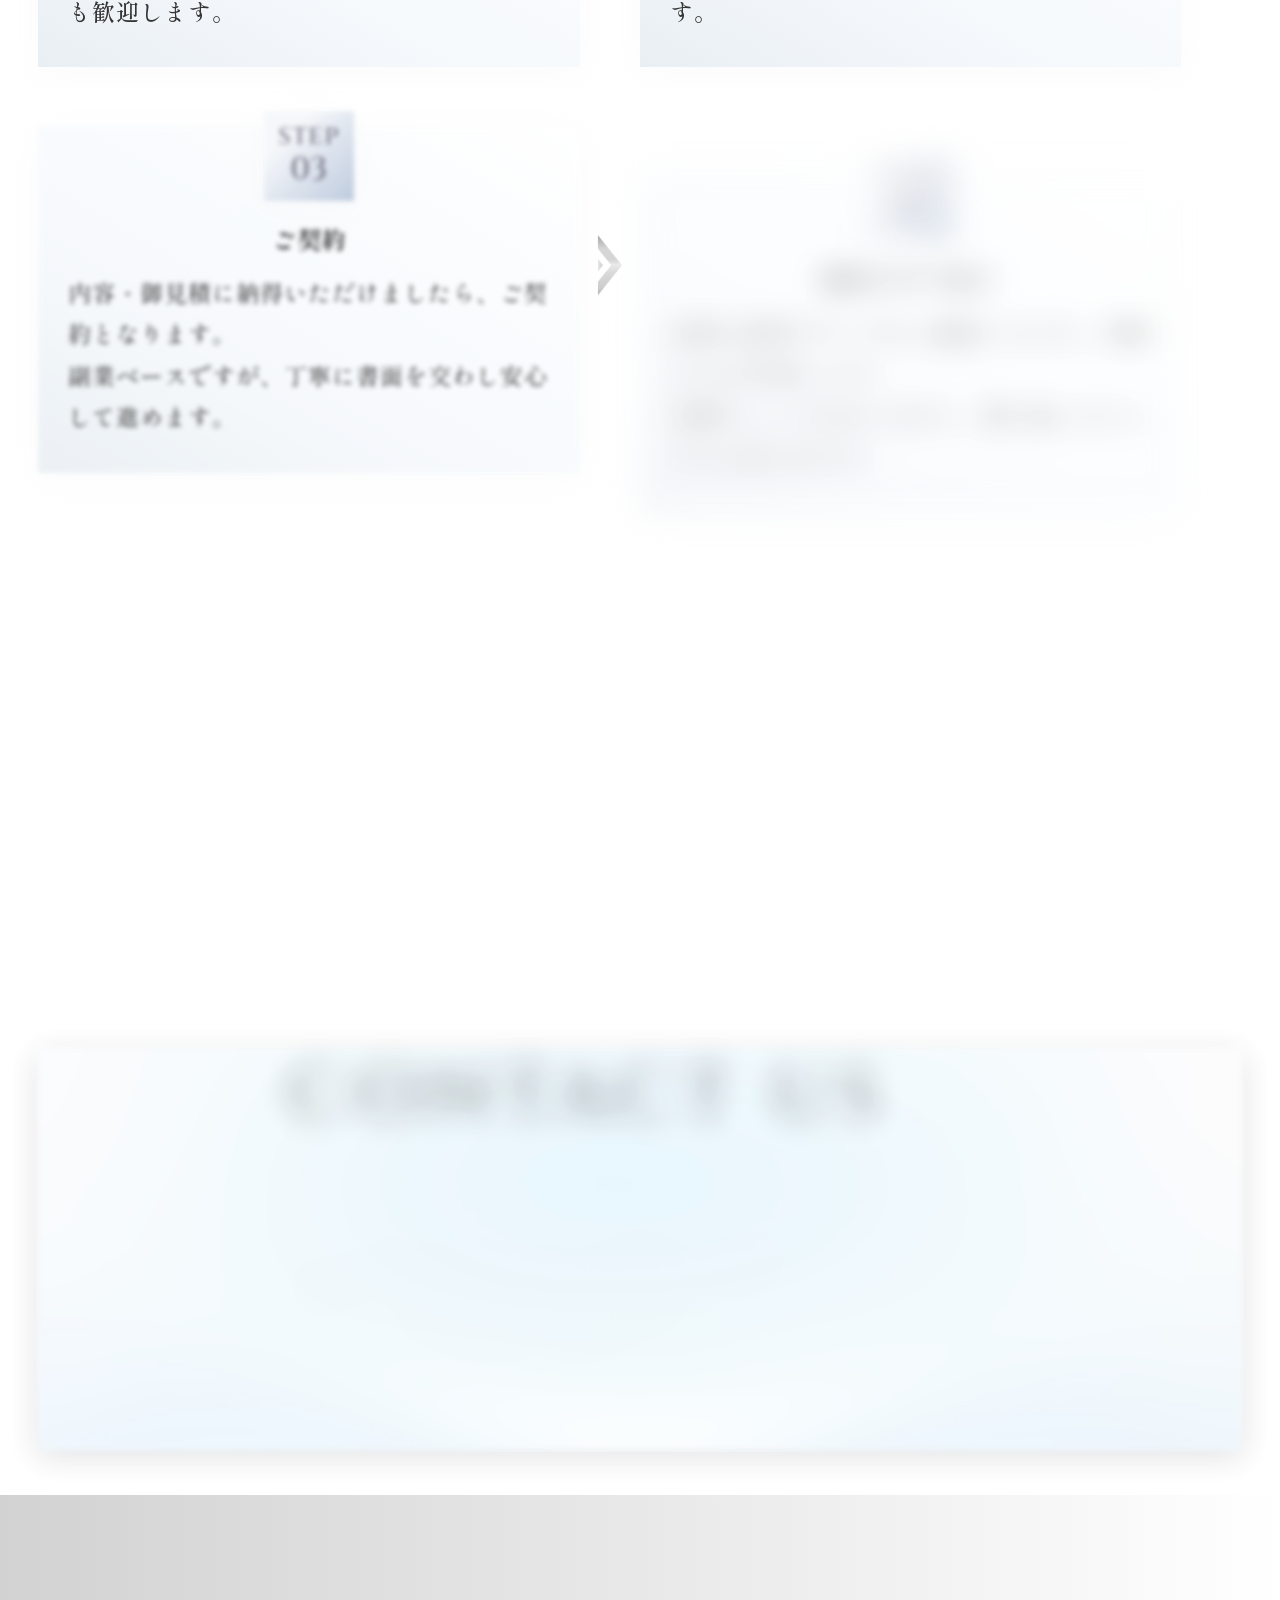
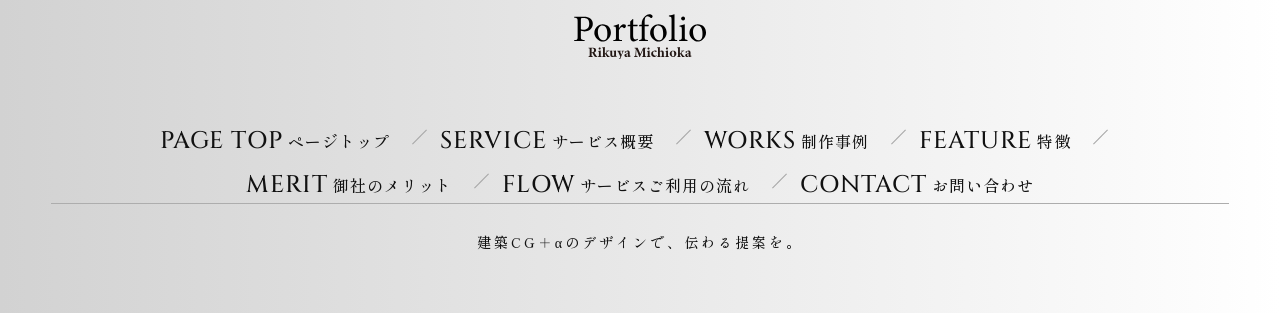
==== commit 3e6c6eab: "improve" ====
--- a/index.html
+++ b/index.html
@@ -612,9 +612,7 @@
 					</ul>
 				</nav>
 			</div><!-- end .top -->
-			<div class="privacy">
-				<p><a href="#">PRIVACY POLICY</a></p>
-			</div><!-- end .privacy -->
+		
 			<div class="copyright">
 				<small>建築CG＋αのデザインで、伝わる提案を。 </small>
 			</div><!-- end .copyright -->
--- a/css/style.css
+++ b/css/style.css
@@ -1015,8 +1015,8 @@
   }
   .service .container .mark-wrapper ul li {
     position: relative;
-    width: 37vw;
-    height: 37vw;
+    width: 36vw;
+    height: 36vw;
     margin: 0 2vw 0 0;
   }
   .service .container .mark-wrapper ul li::after {
@@ -1027,6 +1027,9 @@
   }
   .service .container .mark-wrapper ul li p {
     font-size: 3vw;
+  }
+  .service .container .mark-wrapper ul li span {
+    font-size: 1.5vw;
   }
   .service .container .mark-wrapper ul li.Available {
     width: 20vw;
@@ -2210,6 +2213,81 @@
   .merit .thumb-wrapper {
     display: block !important;
   }
+  .merit {
+    padding: 50px 0 50px 0;
+  }
+  .merit .container .title h3 .catch {
+    letter-spacing: 4px;
+    font-size: 9.25vw;
+  }
+  .merit .container .title h2 {
+    margin: 10px 0 0 0;
+  }
+  .merit .container .title h2 .catch {
+    line-height: 1.8;
+    font-size: 6vw;
+  }
+  .box-wrapper {
+    padding: 10px 0 0 0;
+  }
+  .box-wrapper .box {
+    margin: 50px 0 0 0;
+  }
+  .box-wrapper .box .thumb-wrapper {
+    display: block;
+  }
+  .box-wrapper .box .thumb-wrapper .thumb {
+    width: 100%;
+    height: 200px;
+  }
+  .box-wrapper .box .thumb-wrapper .thumb img {
+    -o-object-fit: cover;
+       object-fit: cover;
+    width: 100%;
+    height: 100%;
+  }
+  .box-wrapper .box .text {
+    max-width: 100%;
+    margin: 0 auto 0;
+  }
+  .box-wrapper .box .text .back {
+    left: 0;
+    top: 0;
+  }
+  .box-wrapper .box .text .back p {
+    line-height: 1;
+    opacity: 0.4;
+    letter-spacing: 2vw;
+    font-size: 14vw;
+  }
+  .box-wrapper .box .text .inset {
+    margin: 0 auto 0;
+    padding: 15vw 5% 0 5%;
+  }
+  .box-wrapper .box .text .inset .semi-title {
+    display: block;
+  }
+  .box-wrapper .box .text .inset .semi-title .number {
+    line-height: 1;
+    top: 3px;
+    font-size: 6vw;
+  }
+  .box-wrapper .box .text .inset .semi-title h3 {
+    padding: 10px 0 0 0;
+  }
+  .box-wrapper .box .text .inset .semi-title h3 .catch {
+    line-height: 1.5;
+    letter-spacing: 2px;
+    font-size: 7vw;
+  }
+  .box-wrapper .box .text .inset .sentence {
+    margin: 40px 0 0 10%;
+  }
+  .box-wrapper .box .text .inset .sentence p {
+    line-height: 2;
+    font-size: 4vw;
+    padding: 10px 0 10px 0;
+  }
   .merit .thumb,
   .merit .bg-video {
     width: 100% !important;
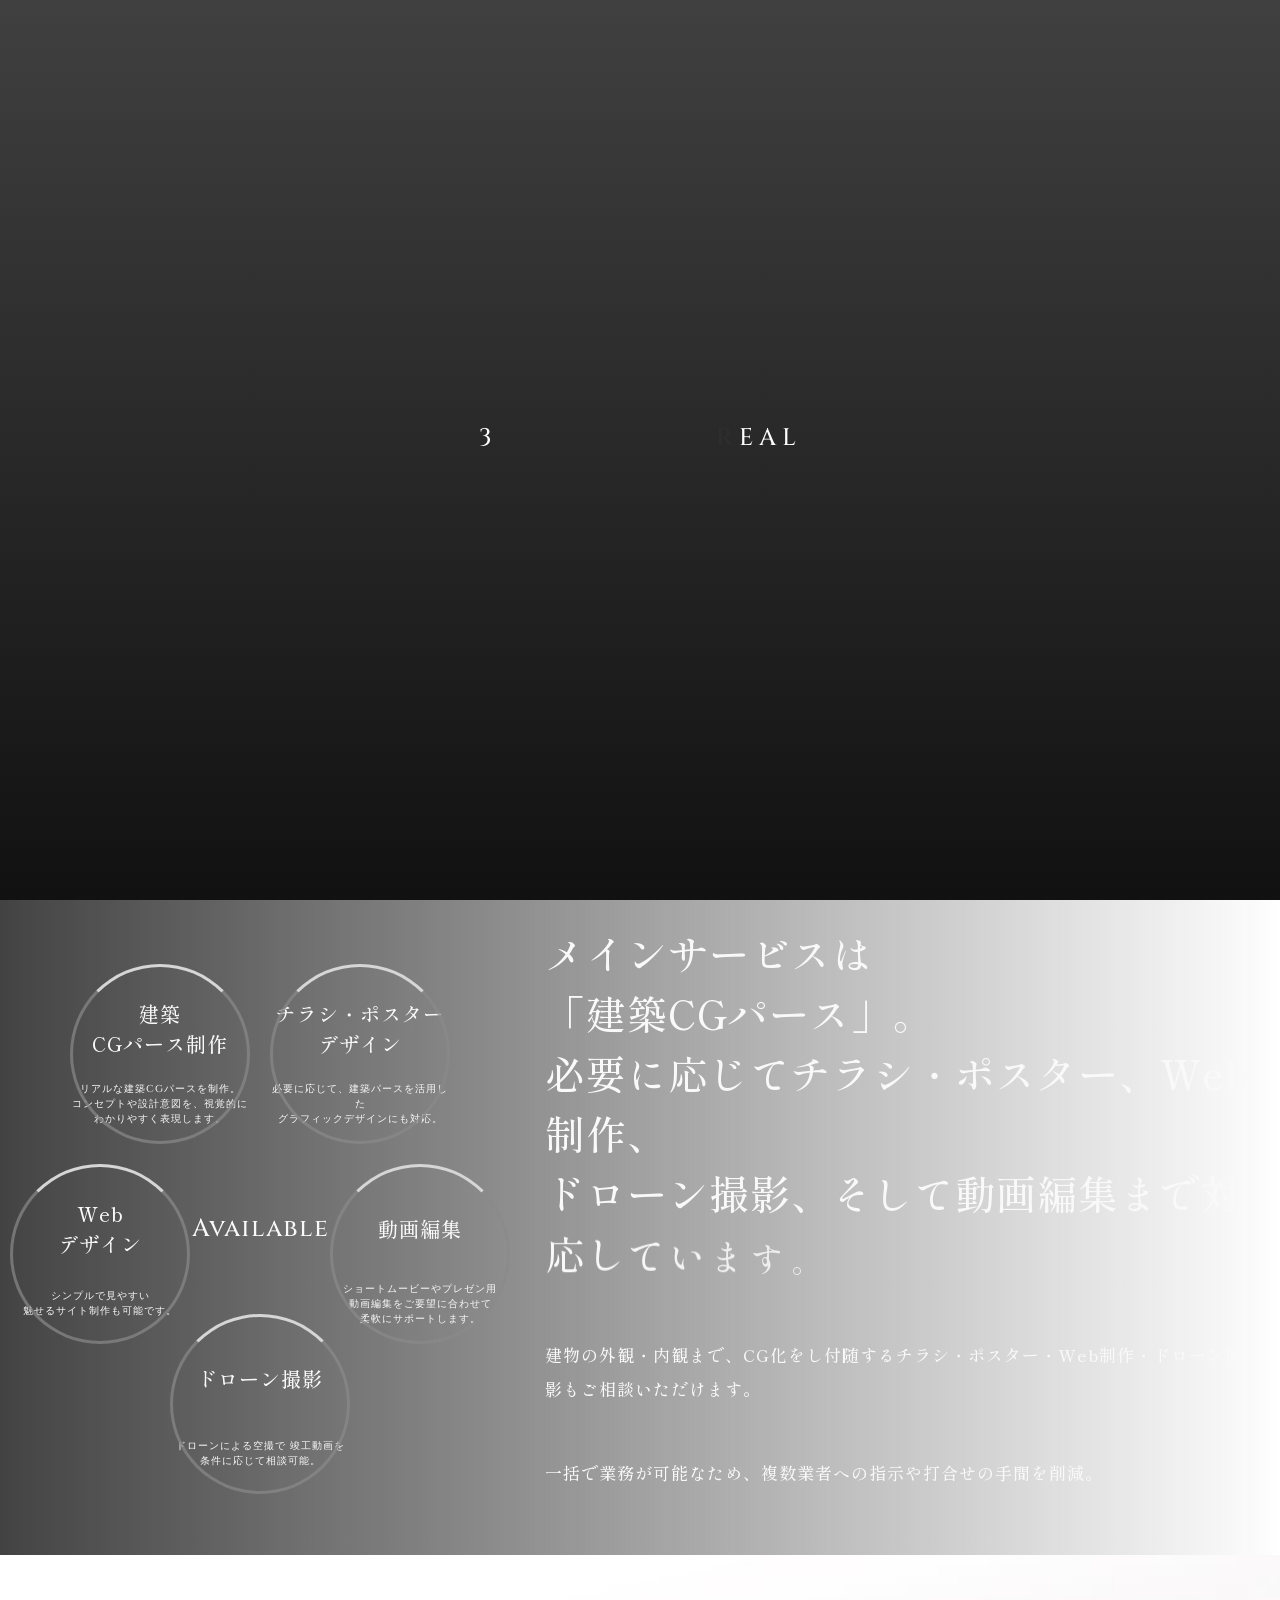
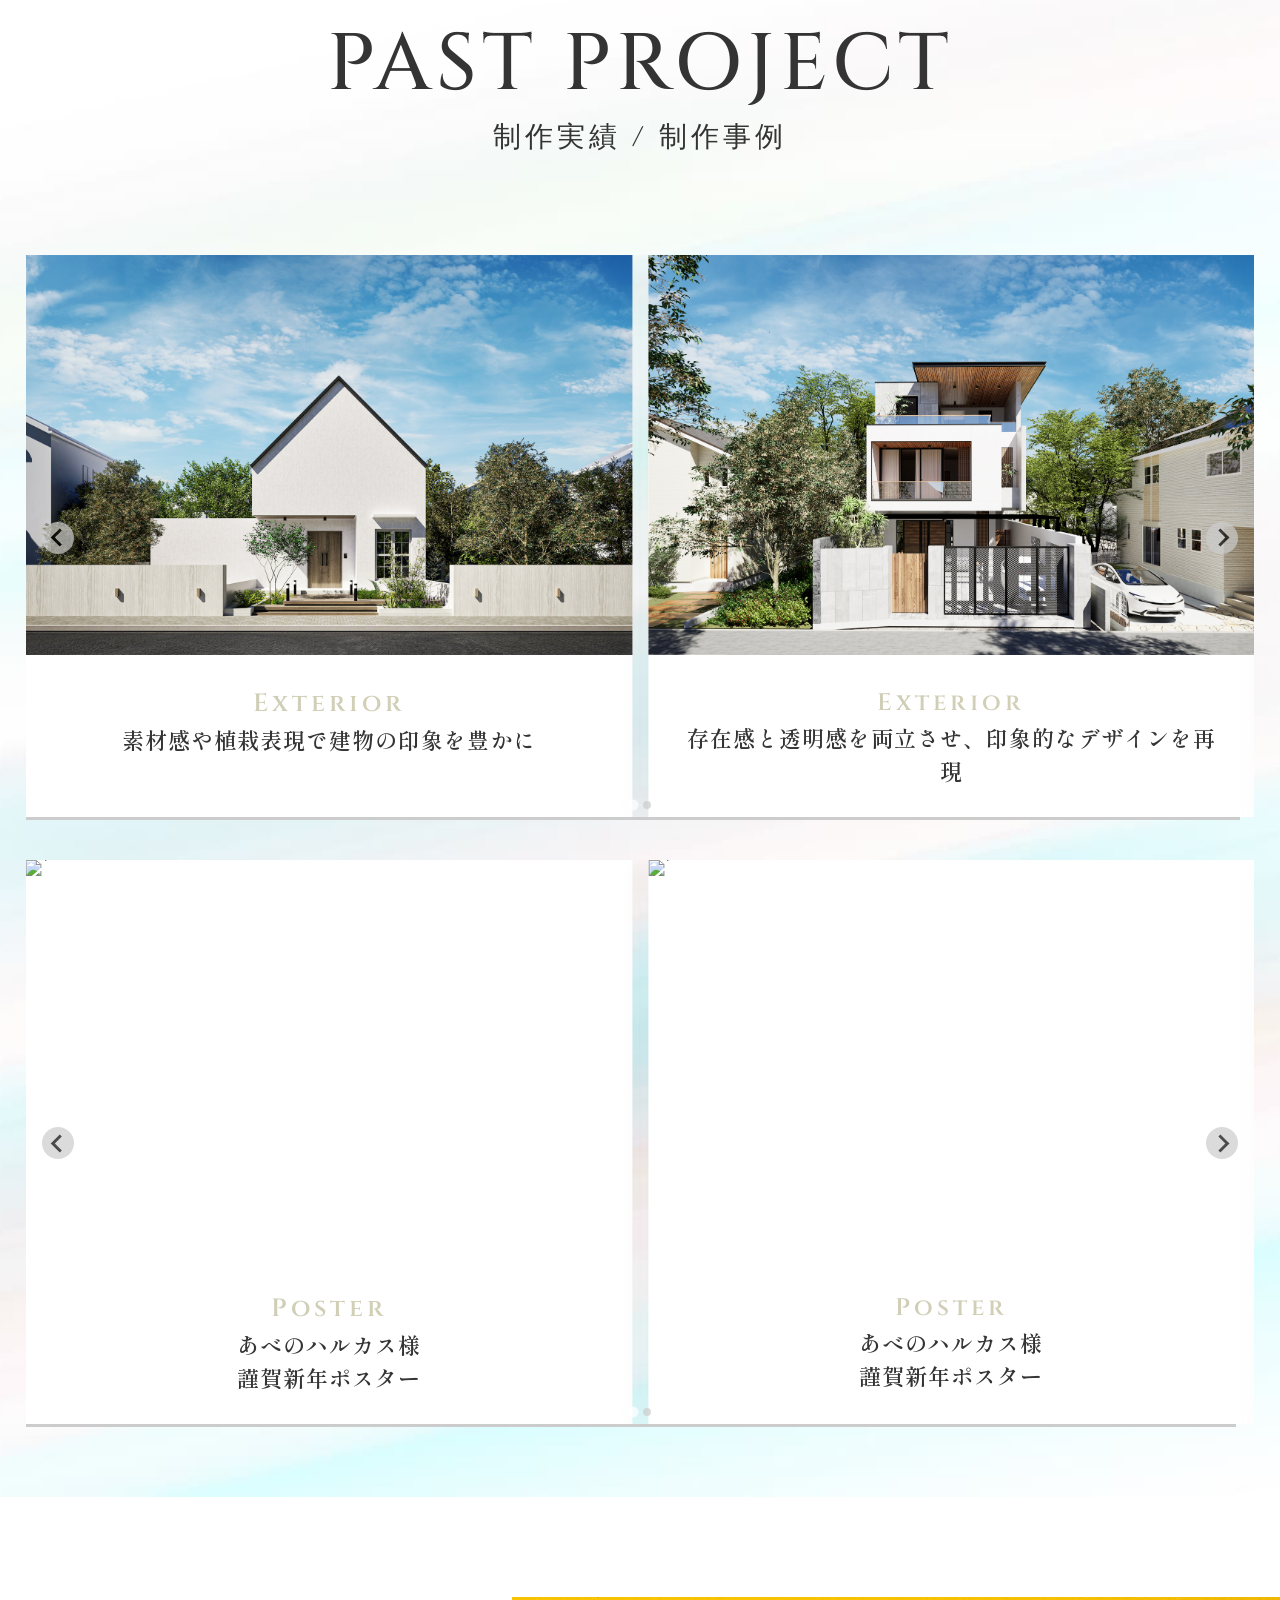
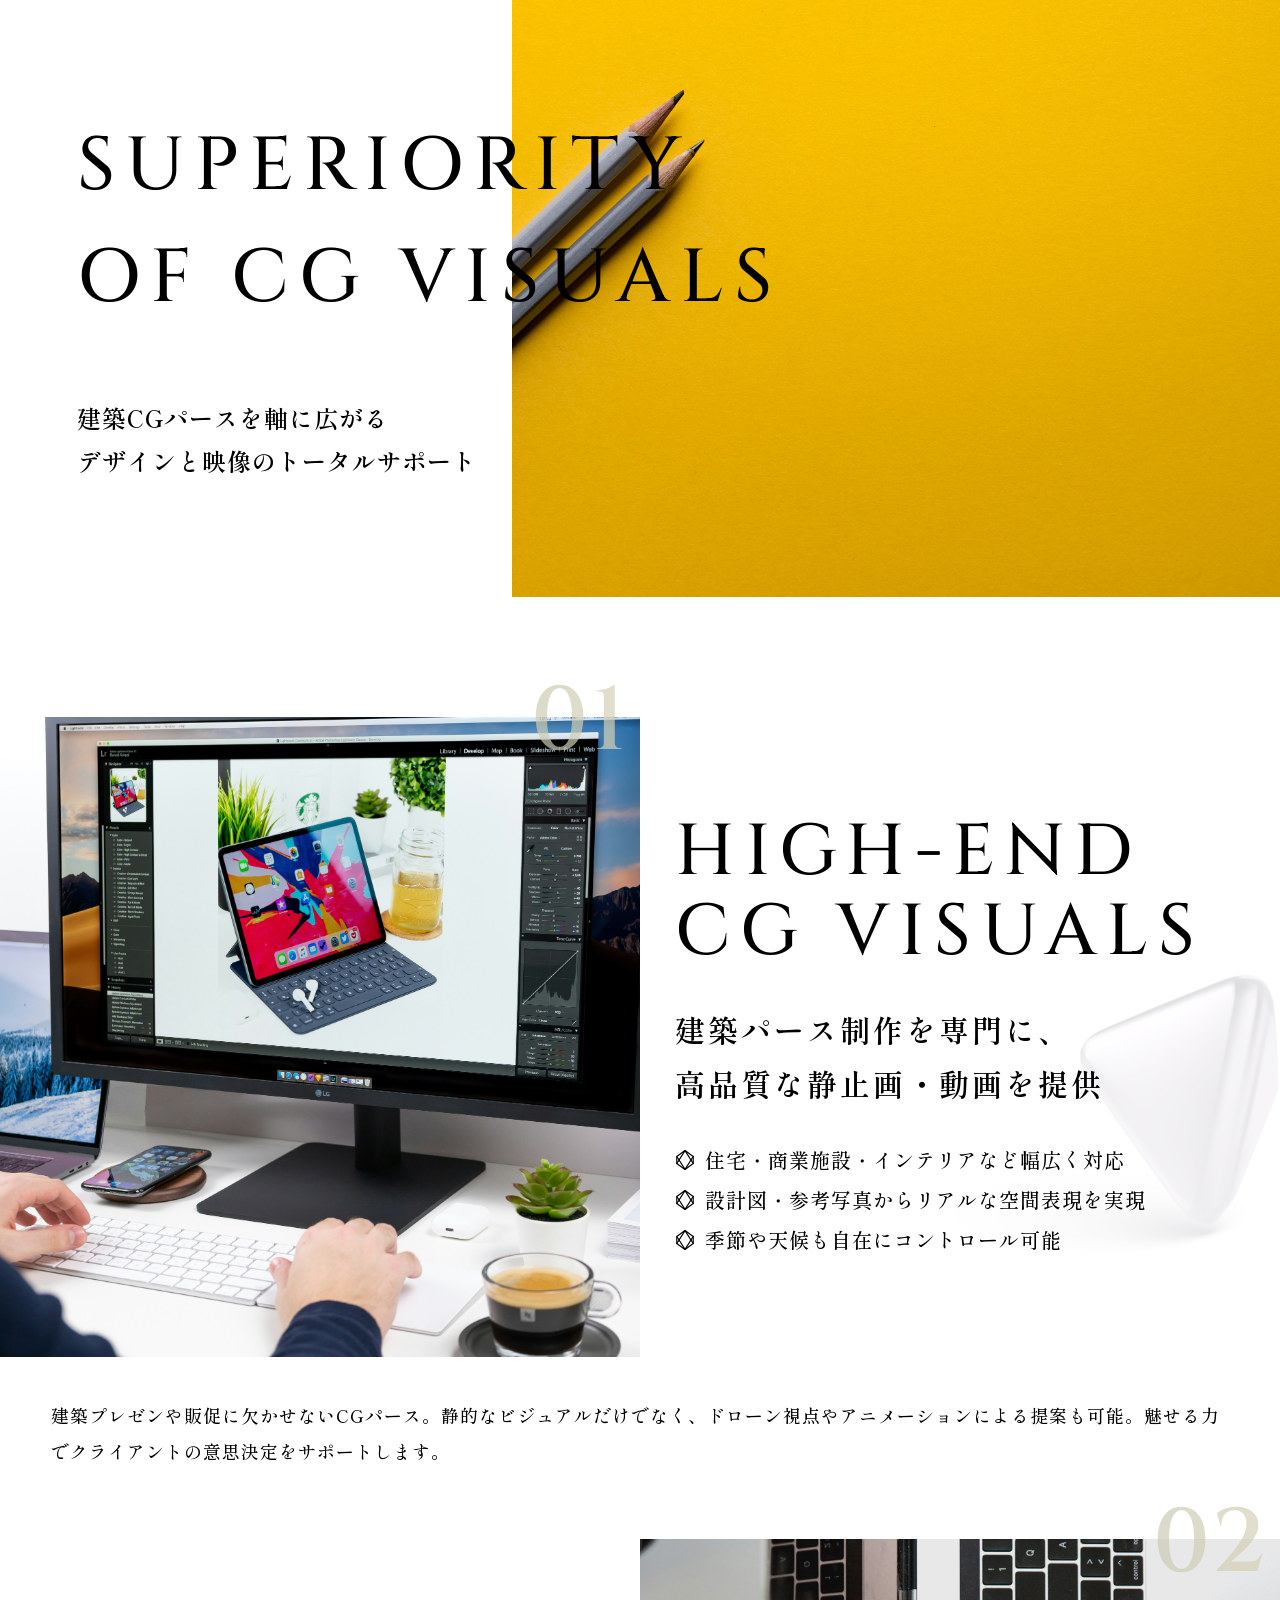
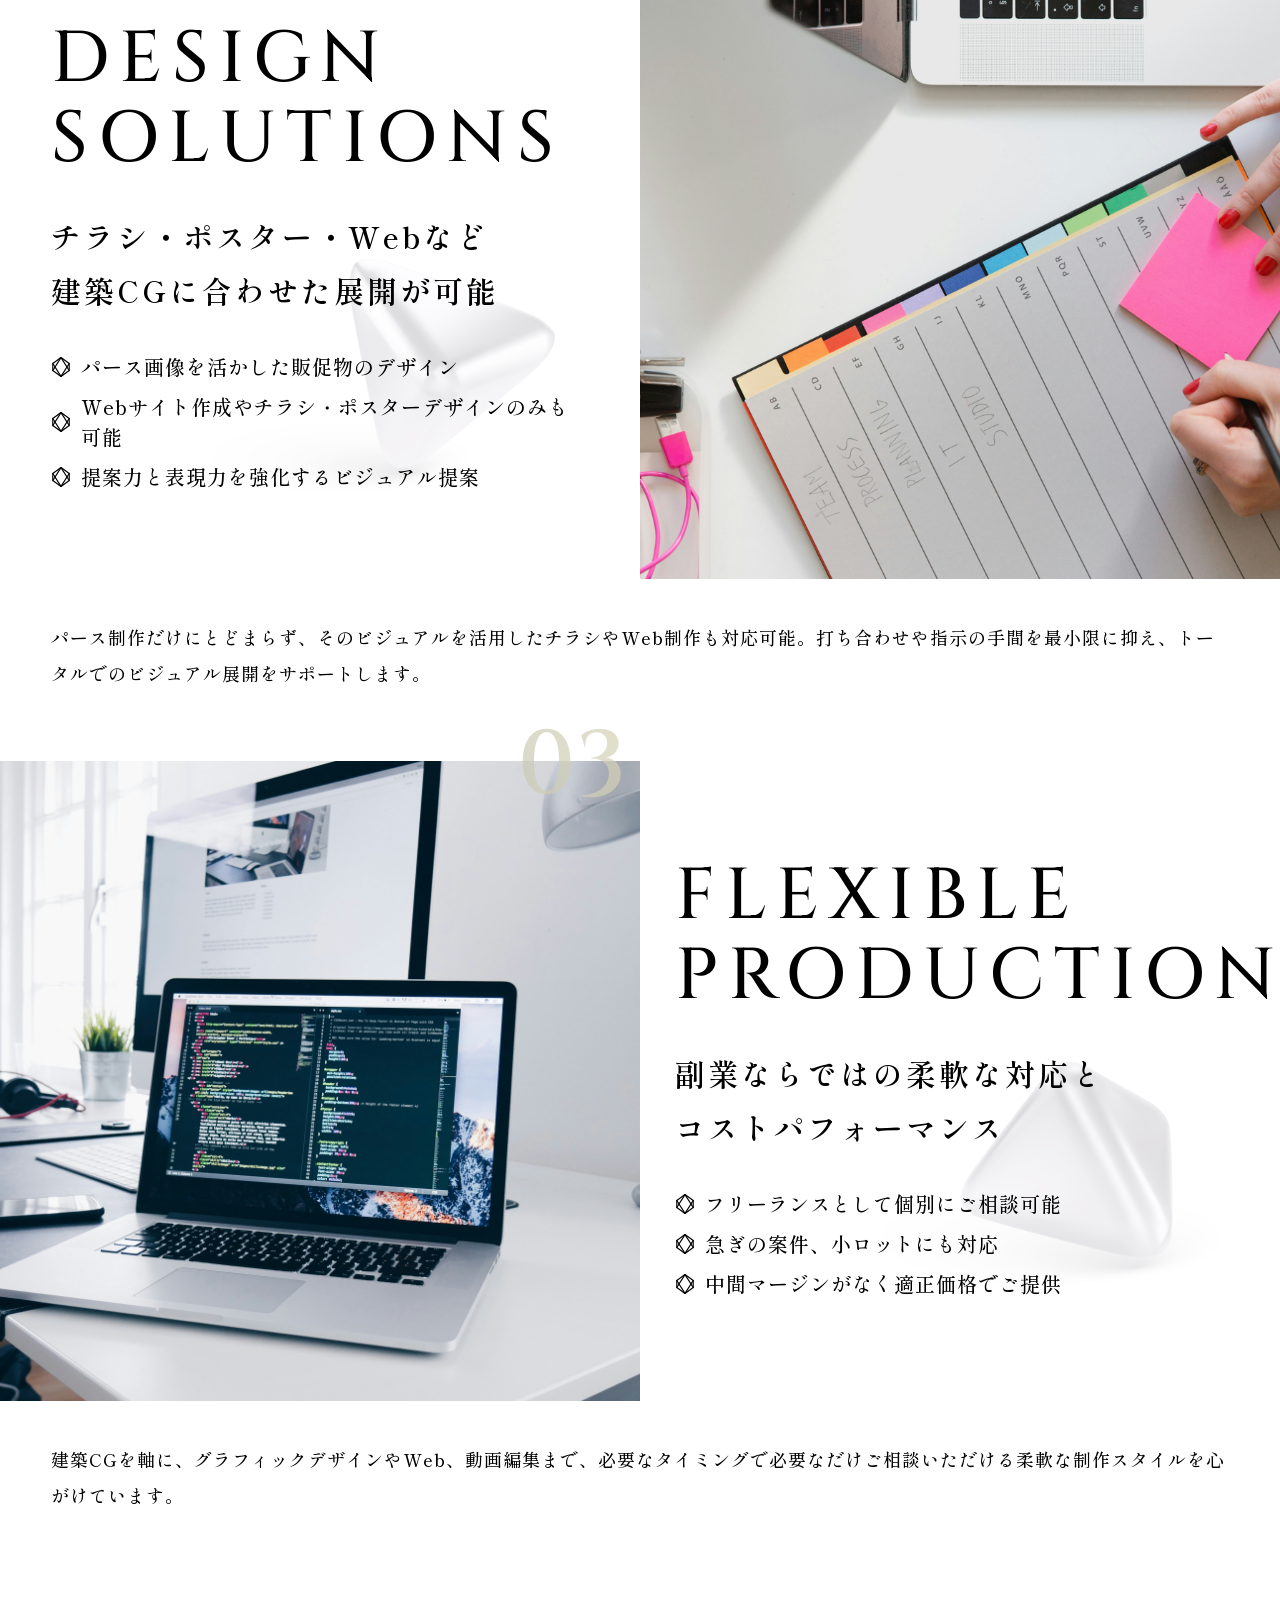
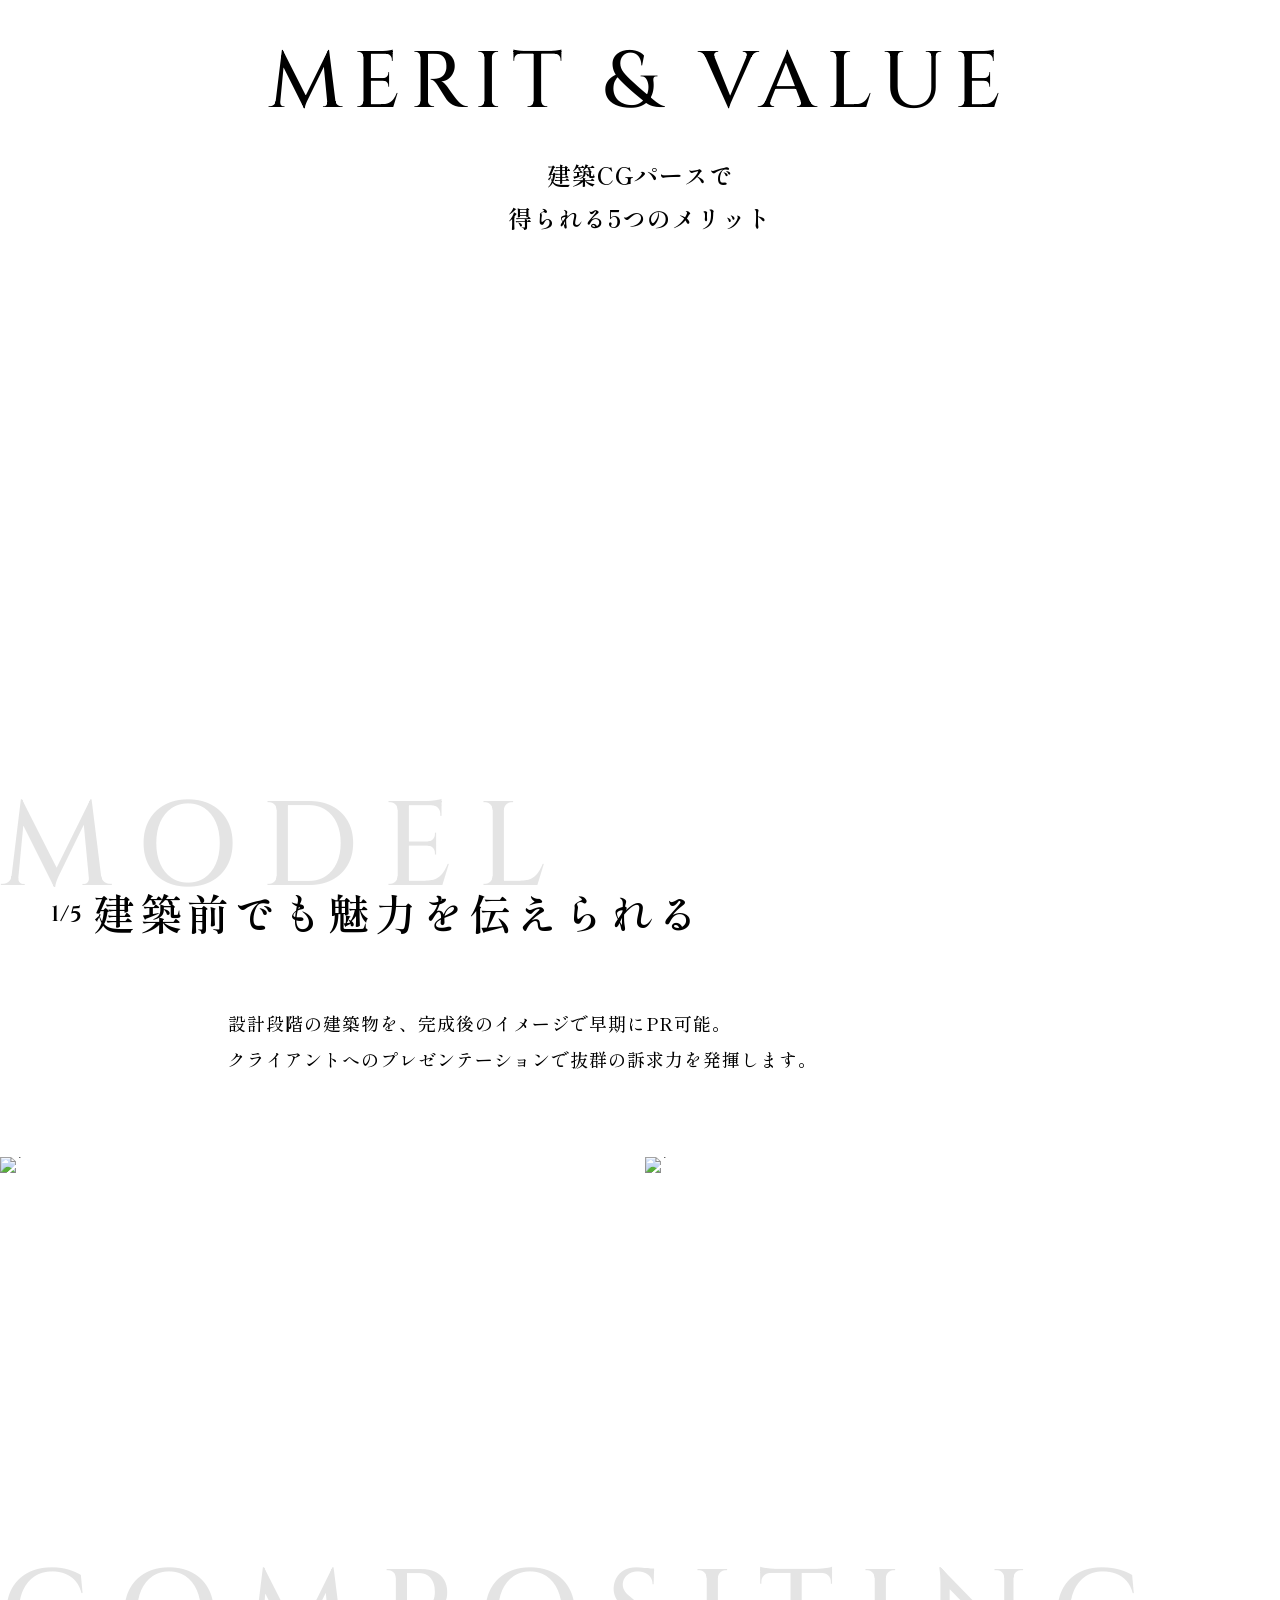
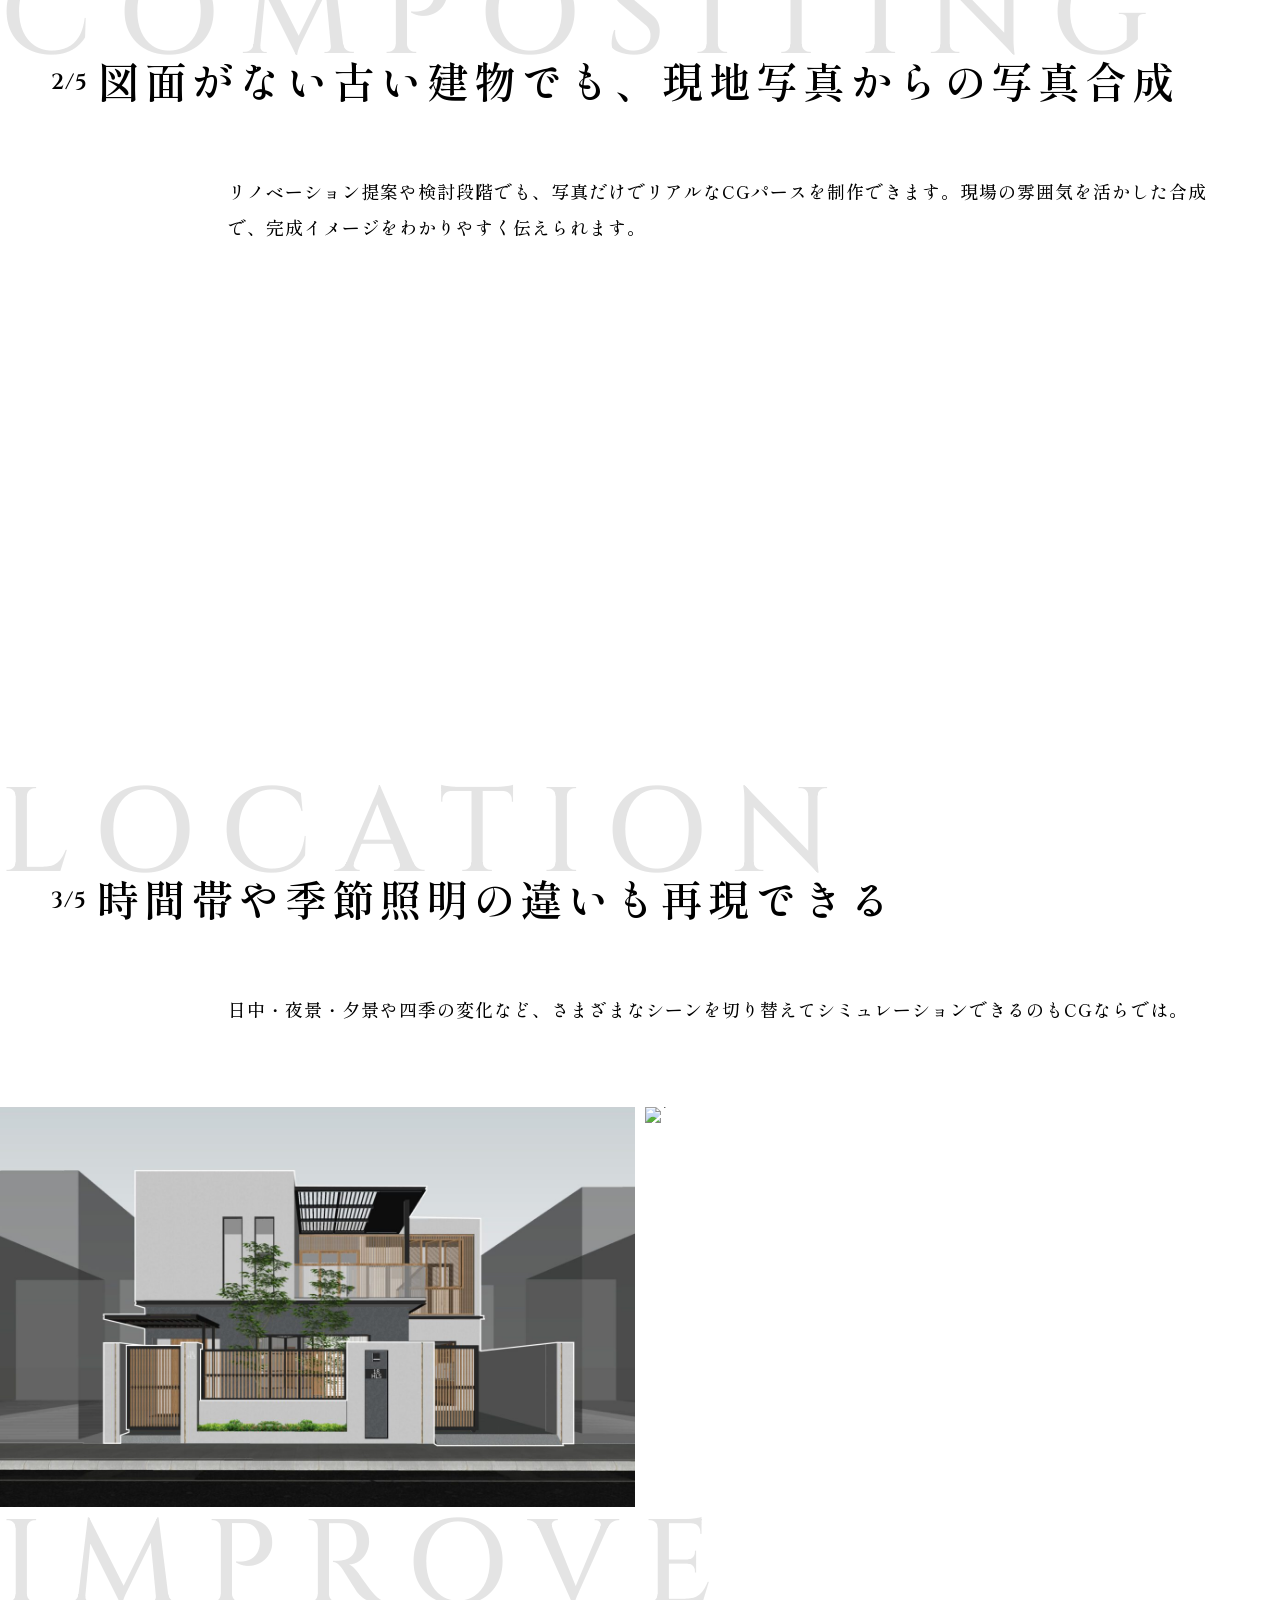
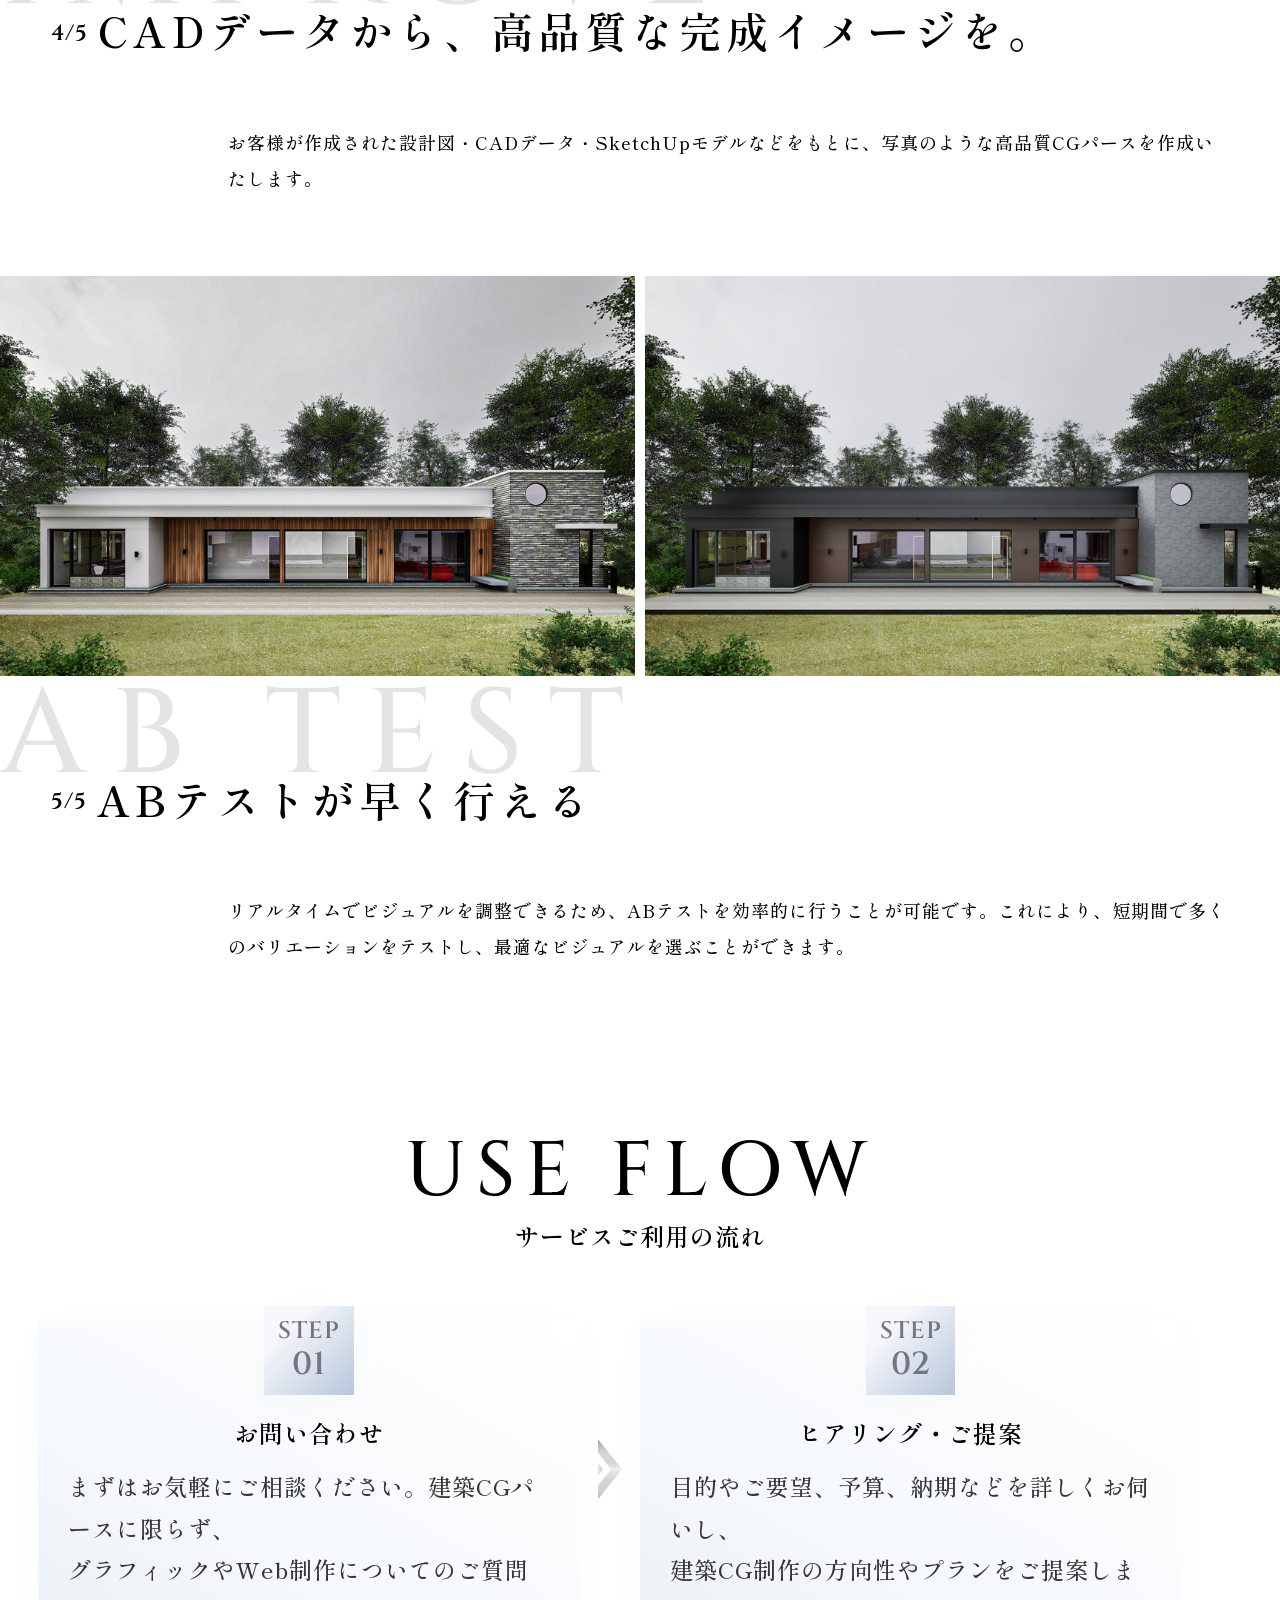
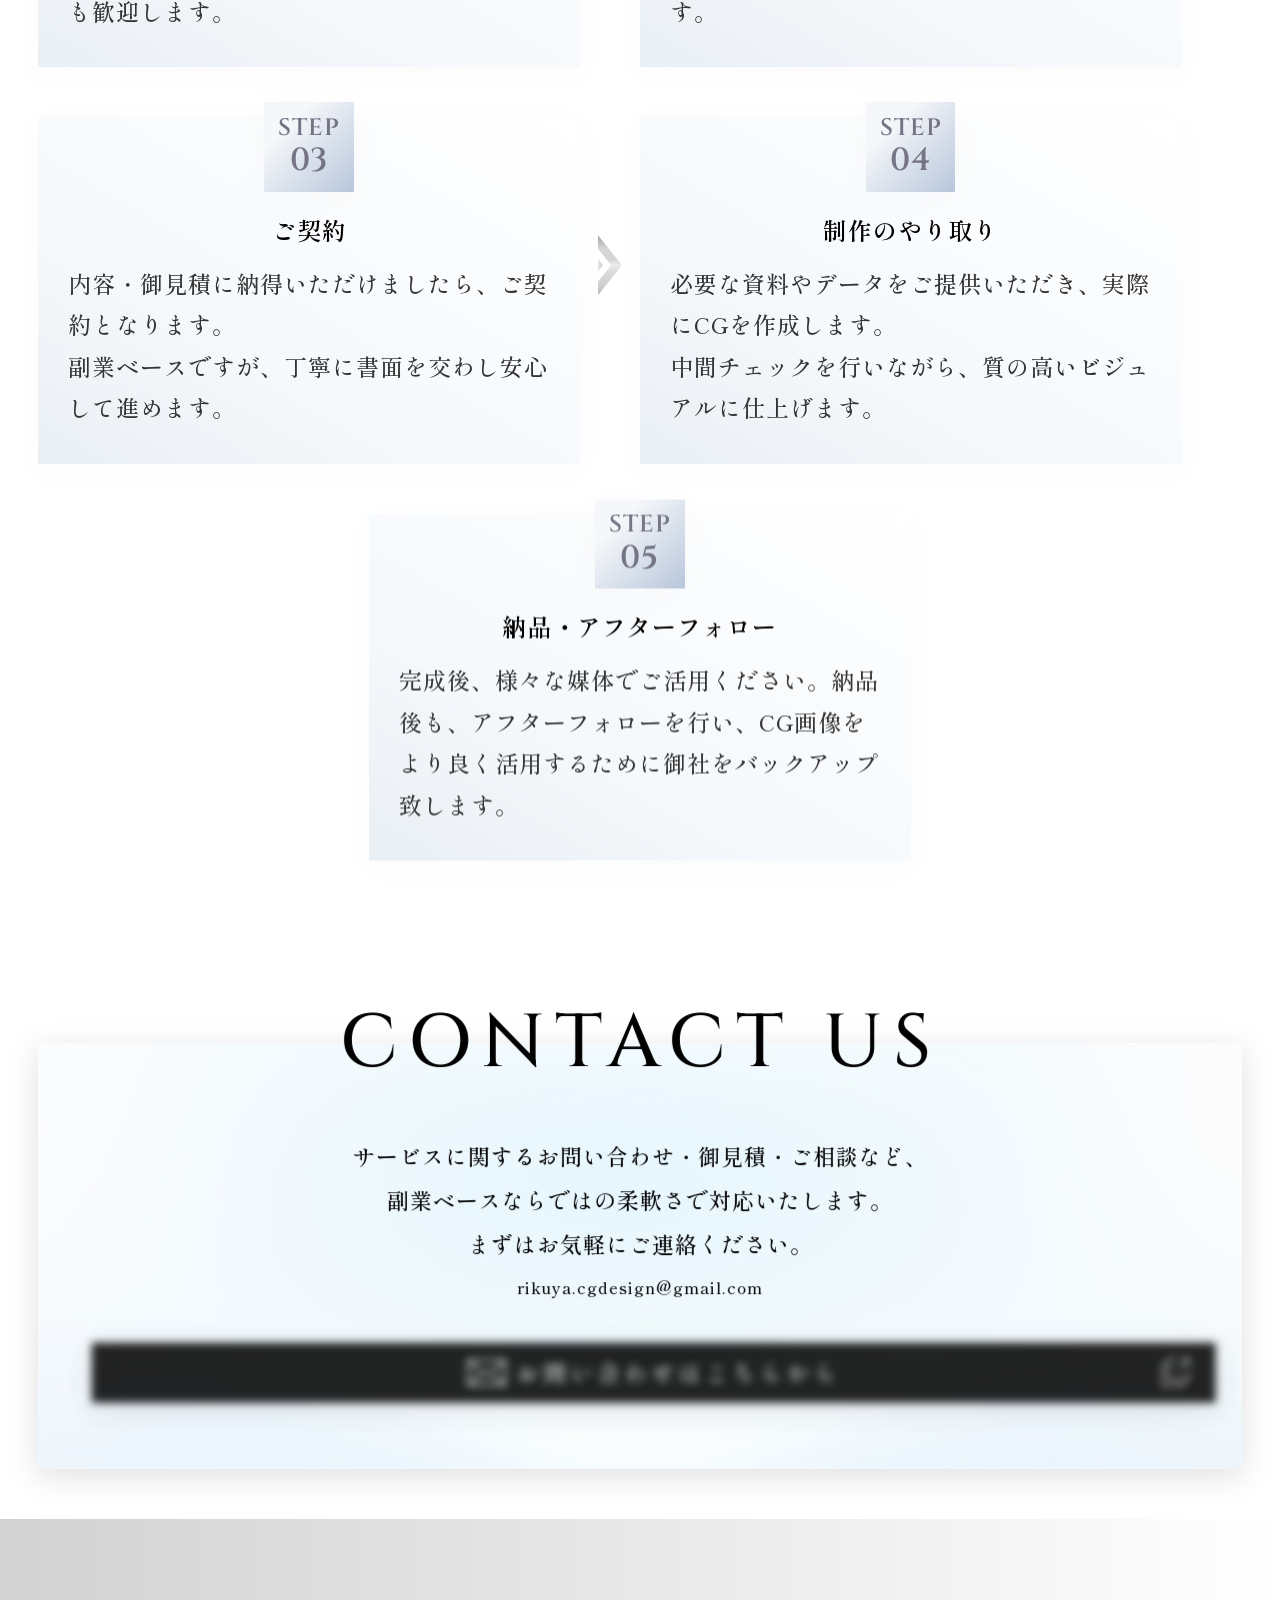
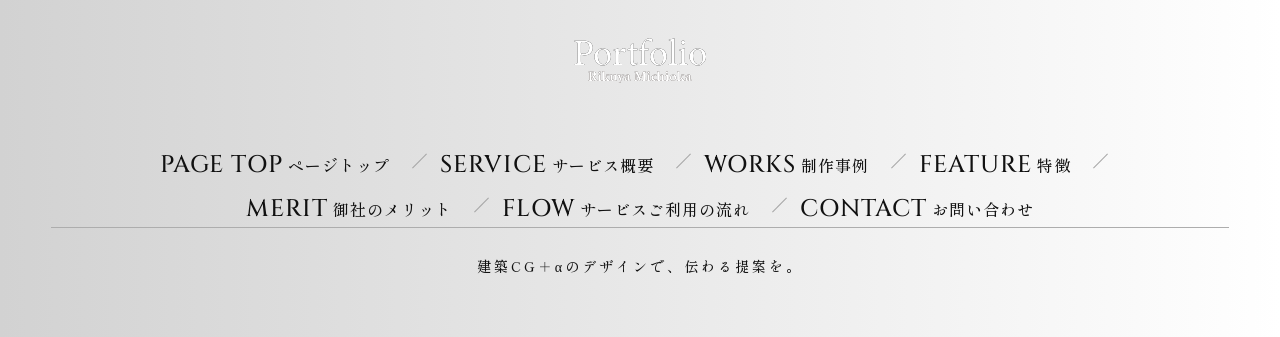
==== commit c9bc2968: "change" ====
--- a/index.html
+++ b/index.html
@@ -60,7 +60,7 @@
 					<li><a href="#contact">CONTACT</a></li>
 				</ul>
 				<h1>
-					<div class="catch">建築CGパース<br>制作サービス<span style="font-size: 0.8em;">(必要に応じてグラフィック・Webデザイン・ドローン撮影にも対応)</span></div>
+					<div class="catch">建築CGパース<br>制作サービス<span style="font-size: 0.6em;">(必要に応じてグラフィック・Webデザイン・ドローン撮影にも対応)</span></div>
 				</h1>
 			</nav>
 			<div class="first-view">
@@ -306,7 +306,7 @@
 							<h3><div class="catch">チラシ・ポスター・Webなど<br>建築CGに合わせた展開が可能</div></h3>
 							<ul>
 								<li>パース画像を活かした販促物のデザイン</li>
-								<li>Webサイト作成やチラシ・ポスターデザインのみ可能</li>
+								<li>Webサイト作成やチラシ・ポスターデザインのみも可能</li>
 								<li>提案力と表現力を強化するビジュアル提案</li>
 							</ul>
 							<div class="geometory"><img src="./images/feature-box-geometory01.png" alt="*"></div>
@@ -567,28 +567,31 @@
 
 
     <!-------------------------- ▼ cta // start -------------------------->
-    <section id="contact" class="cta">
-        <div class="container">
-			<h2><div class="catch">CONTACT US</div><!-- end .catch --></h2>
+	<section id="contact" class="cta">
+		<div class="container">
+			<h2><div class="catch">CONTACT US</div></h2>
 			<div class="inner">
-				<div class="bg"><img src="./images/cta-bg.jpg" alt=""></div><!-- end .bg -->
+				<div class="bg"><img src="./images/cta-bg.jpg" alt=""></div>
 				<div class="block">
 					<div class="sentence">
-						<p>サービスに関するお問い合わせ・御見積・ご相談など、<br>副業ベースならではの柔軟さで対応いたします。<br>
-							まずはお気軽にご連絡ください。</p>
-					</div><!-- end .sentence -->
-	
+						<p>サービスに関するお問い合わせ・御見積・ご相談など、<br>
+						副業ベースならではの柔軟さで対応いたします。<br>
+						まずはお気軽にご連絡ください。</p>
+						<span>rikuya.cgdesign@gmail.com</span>
+					</div>
 					<div class="form">
-						<a href= target="_blank">
-							<div class="icon"><img src="./images/message.svg" alt="*"></div><!-- end .div -->
-							<div class="catch"><p>お問い合わせフォーム</p></div><!-- end .catch -->
-							<div class="link"><img src="./images/link.svg" alt="*"></div><!-- end .link -->
+						<a href="mailto:rikuya.cgdesign@gmail.com?subject=サービスに関するお問い合わせ&body=▼以下の内容を入力して送信してください%0D%0A%0D%0A【お名前】：%0D%0A【ご用件】：%0D%0A【詳細】：%0D%0A" target="_blank">
+							<div class="icon"><img src="./images/message.svg" alt="メールアイコン"></div>
+							<div class="catch"><p>お問い合わせはこちらから</p></div>
+							<div class="link"><img src="./images/link.svg" alt="リンクアイコン"></div>
 						</a>
-					</div><!-- end .form -->
-				</div><!-- end .block -->
-			</div><!-- emd .inner -->
-        </div><!-- end .container -->
-    </section><!-- end .cta --> 
+					</div>
+				</div>
+			</div>
+		</div>
+	</section>
+	
+	
     <!-------------------------- ▲ cta // end -------------------------->
 
 
@@ -598,6 +601,7 @@
 			<div class="top">
 				<div class="logo">
 					<img src="./images/Portfolio.svg" class="plane">
+					<img src="./images/Portfolio_white.svg" class="plane">
 					
 				</div><!-- end .logo -->
 				<nav>
--- a/css/style.css
+++ b/css/style.css
@@ -496,7 +496,7 @@
     display: block;
   }
   .header .container nav h1 .catch {
-    font-size: 17px;
+    font-size: 10px;
   }
   .header .container .first-view {
     margin: 20px 0 0 0;
@@ -1030,6 +1030,7 @@
   }
   .service .container .mark-wrapper ul li span {
     font-size: 1.5vw;
+    margin: 70px 0 0 0;
   }
   .service .container .mark-wrapper ul li.Available {
     width: 20vw;
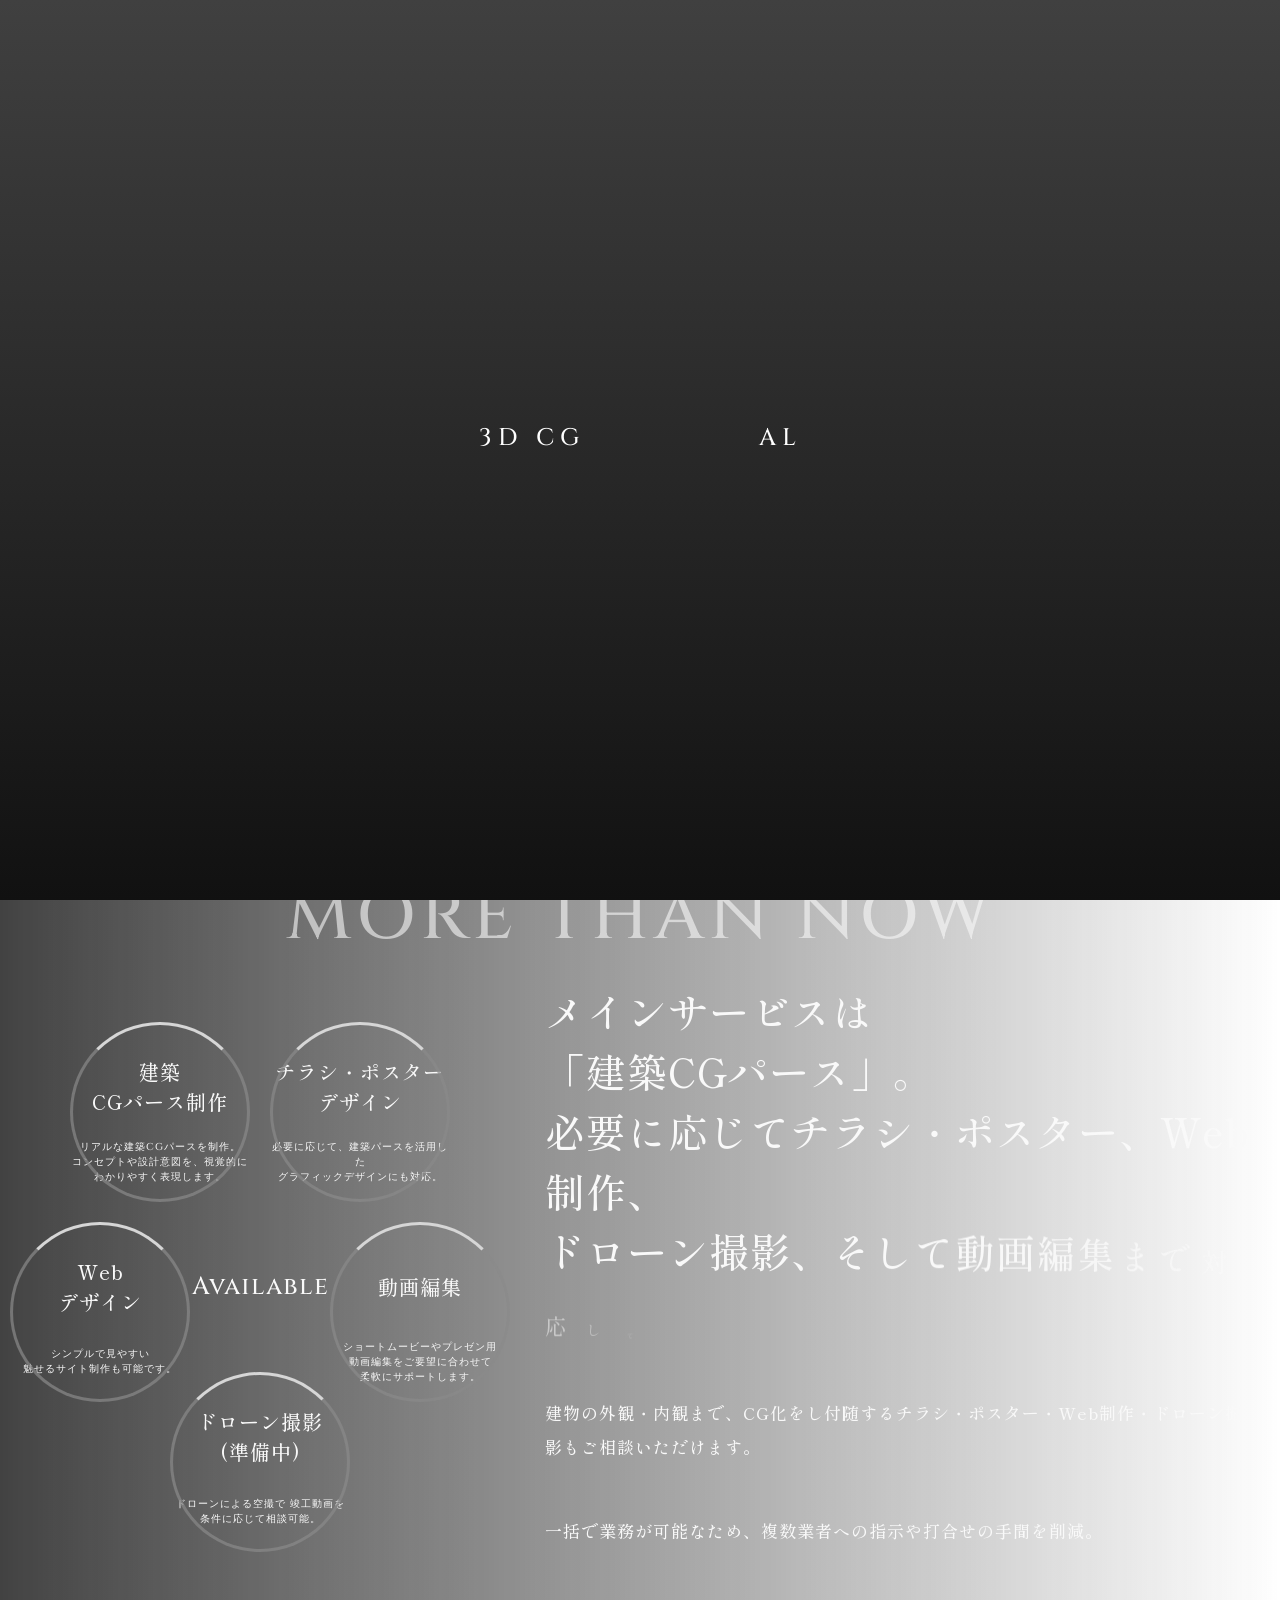
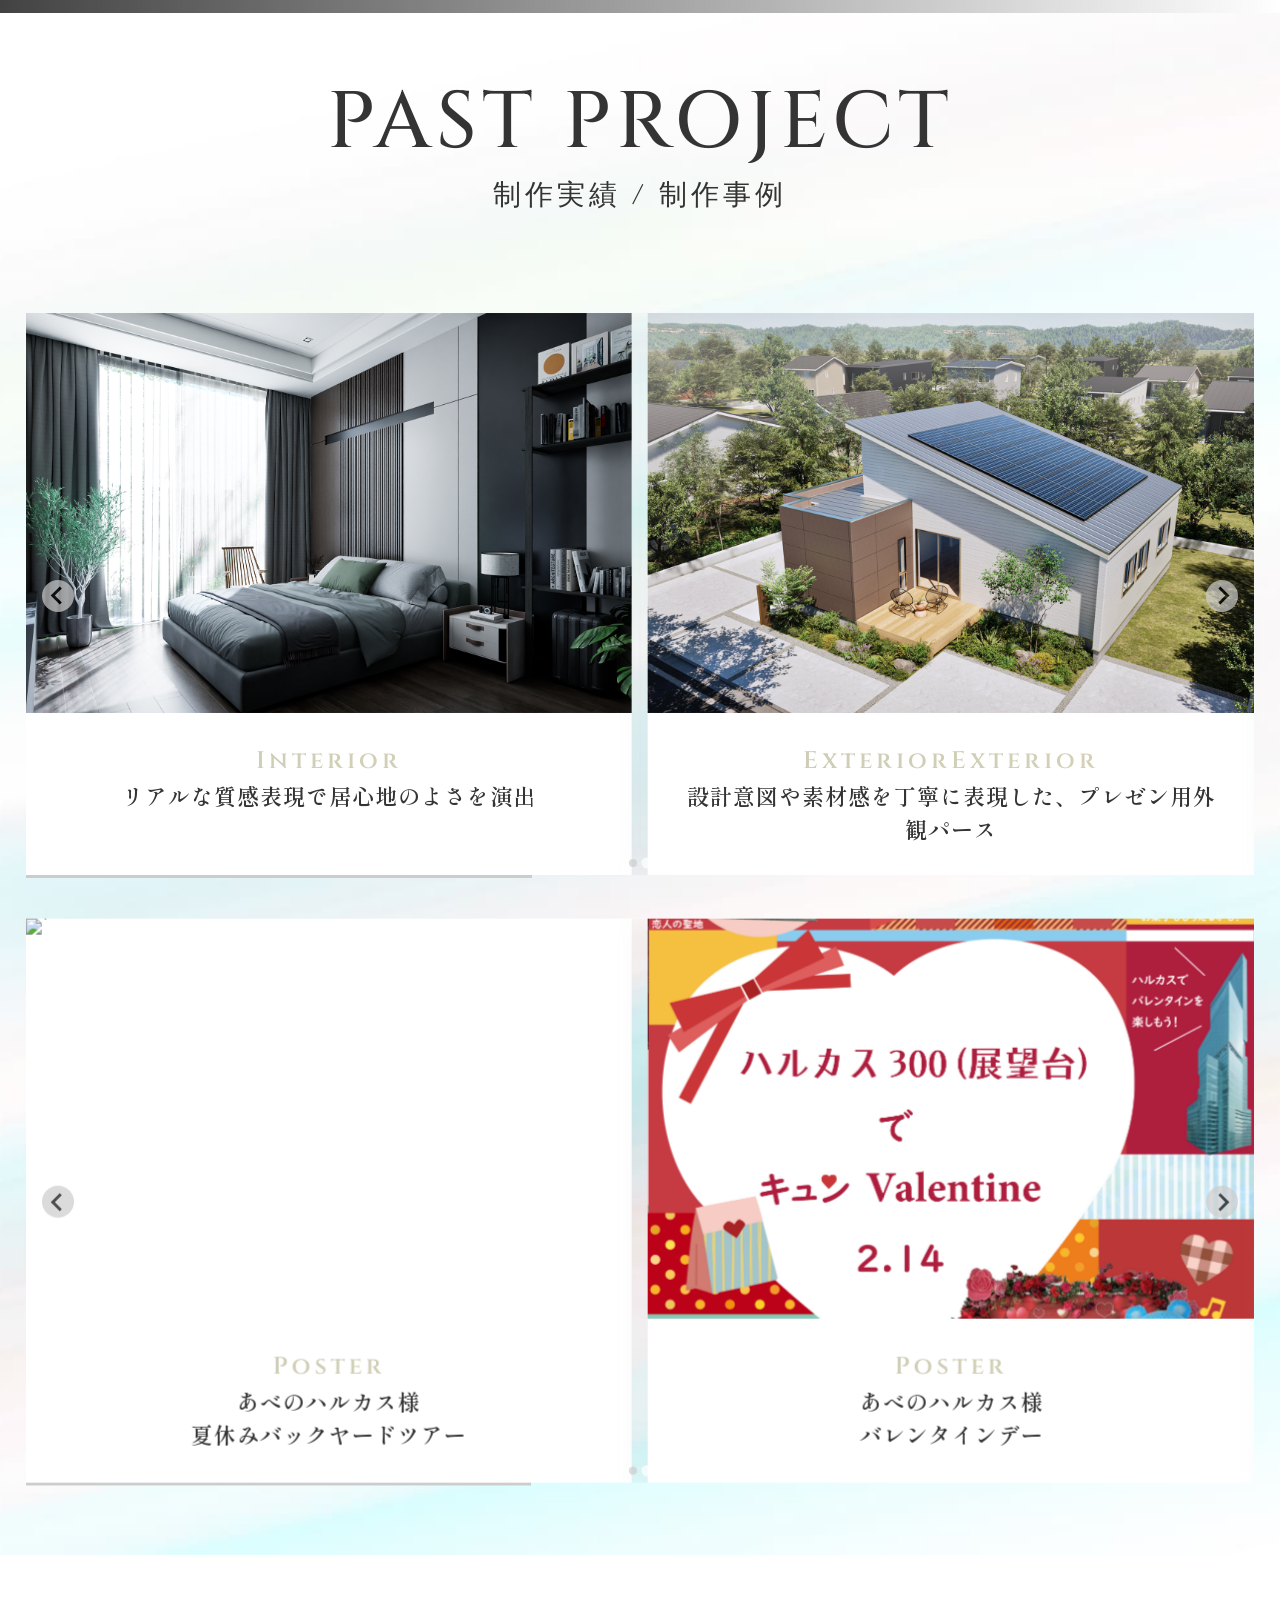
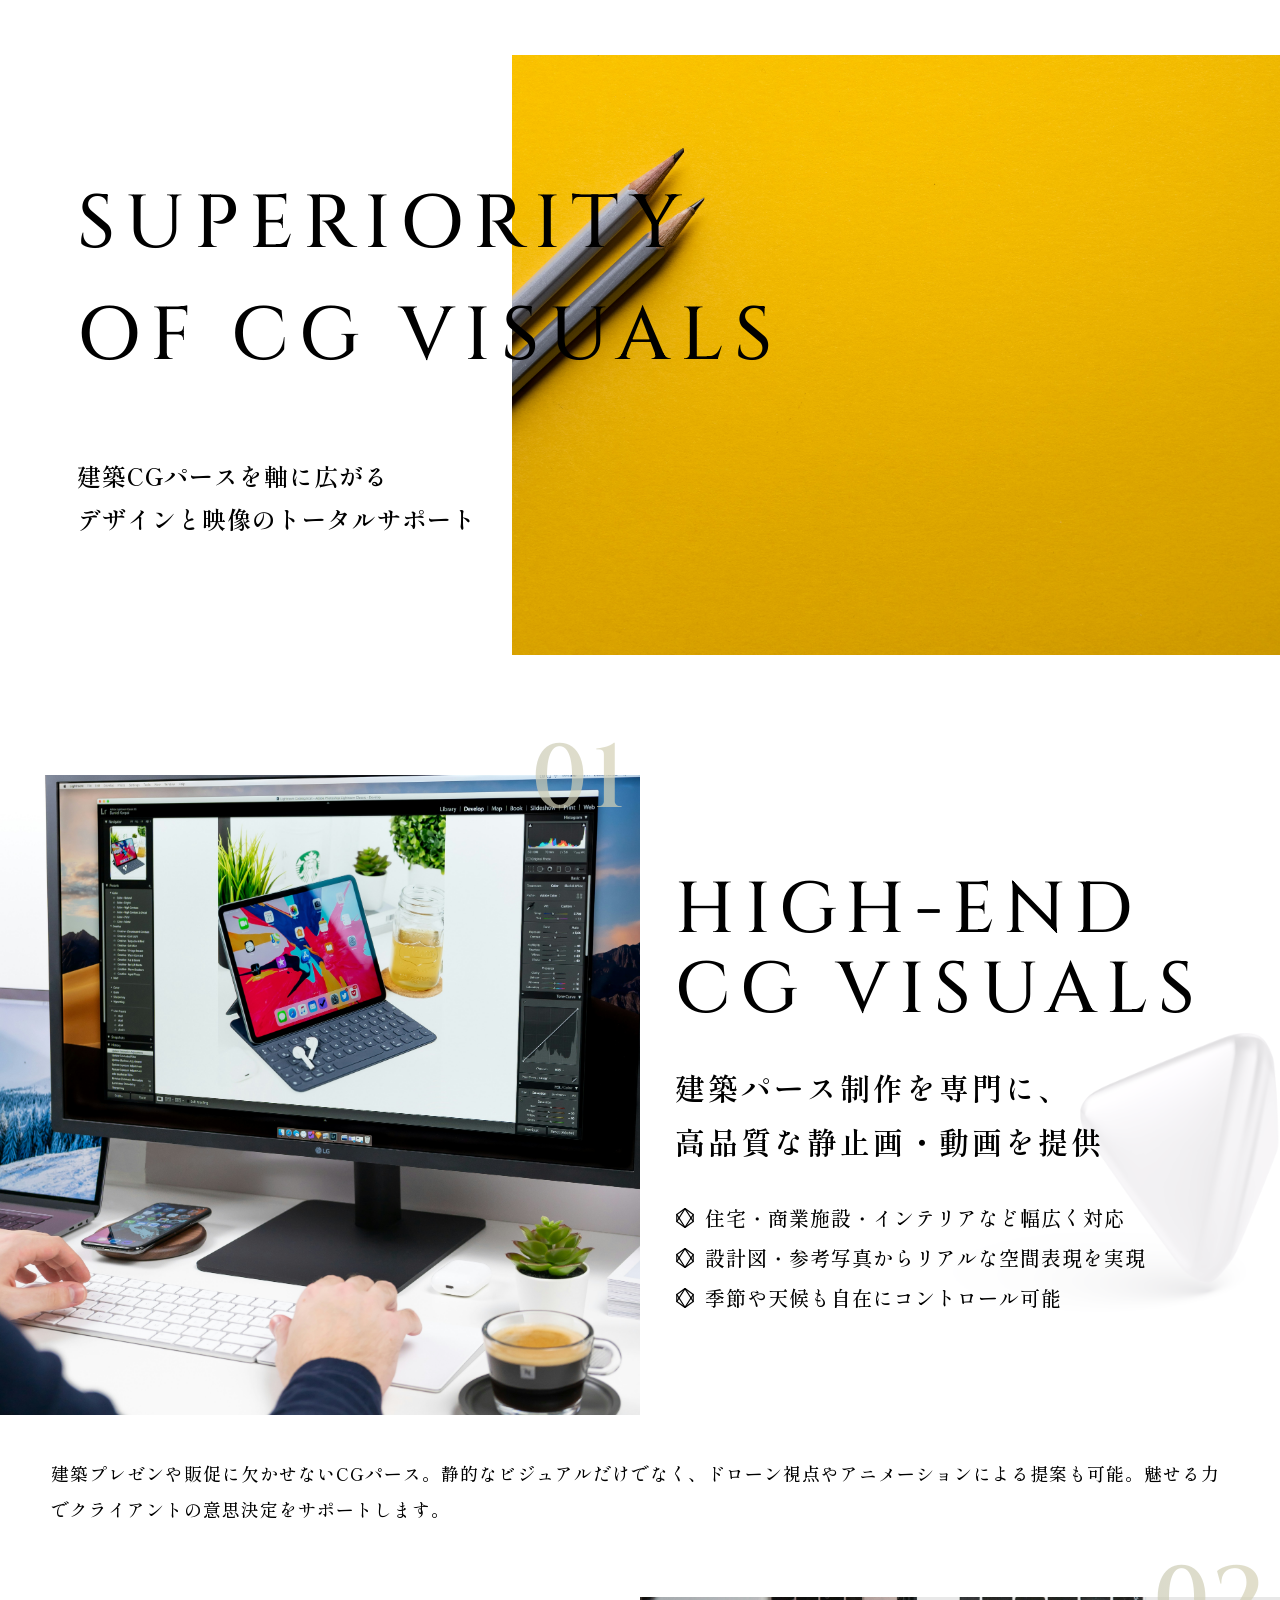
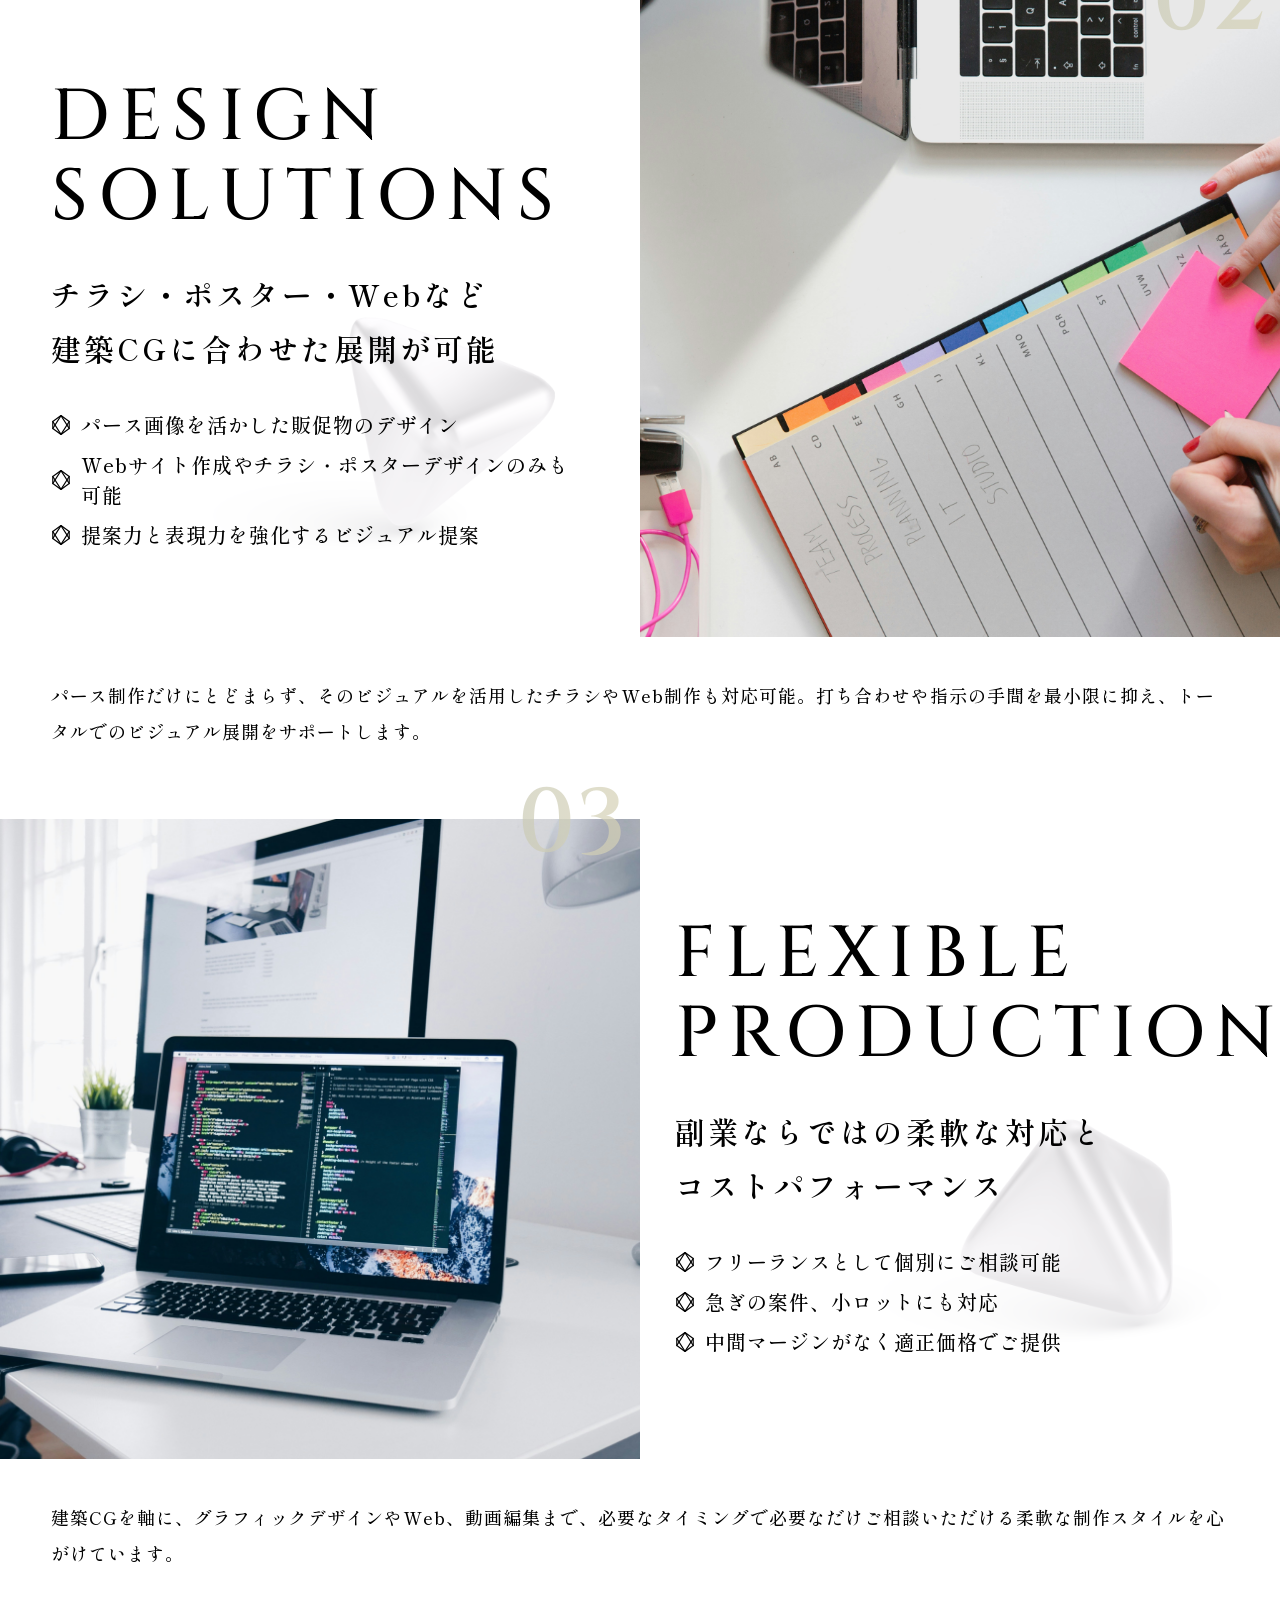
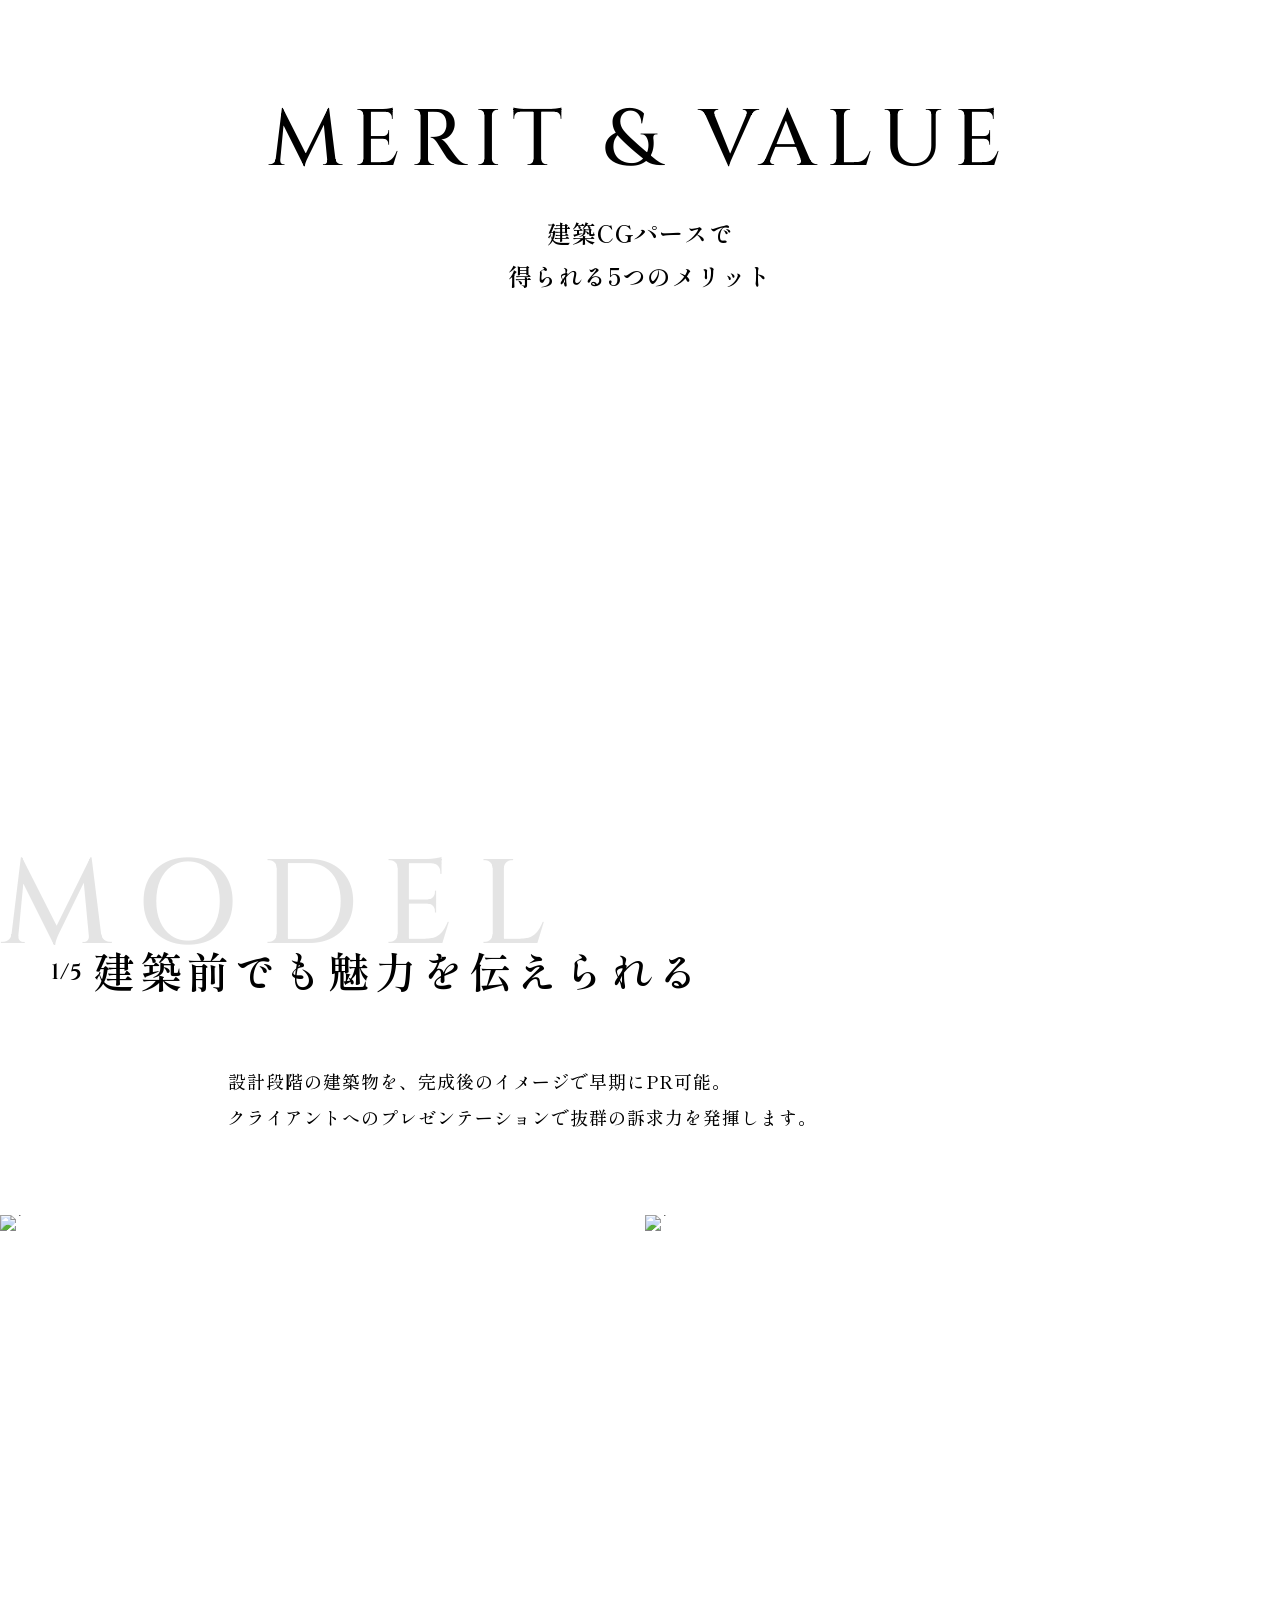
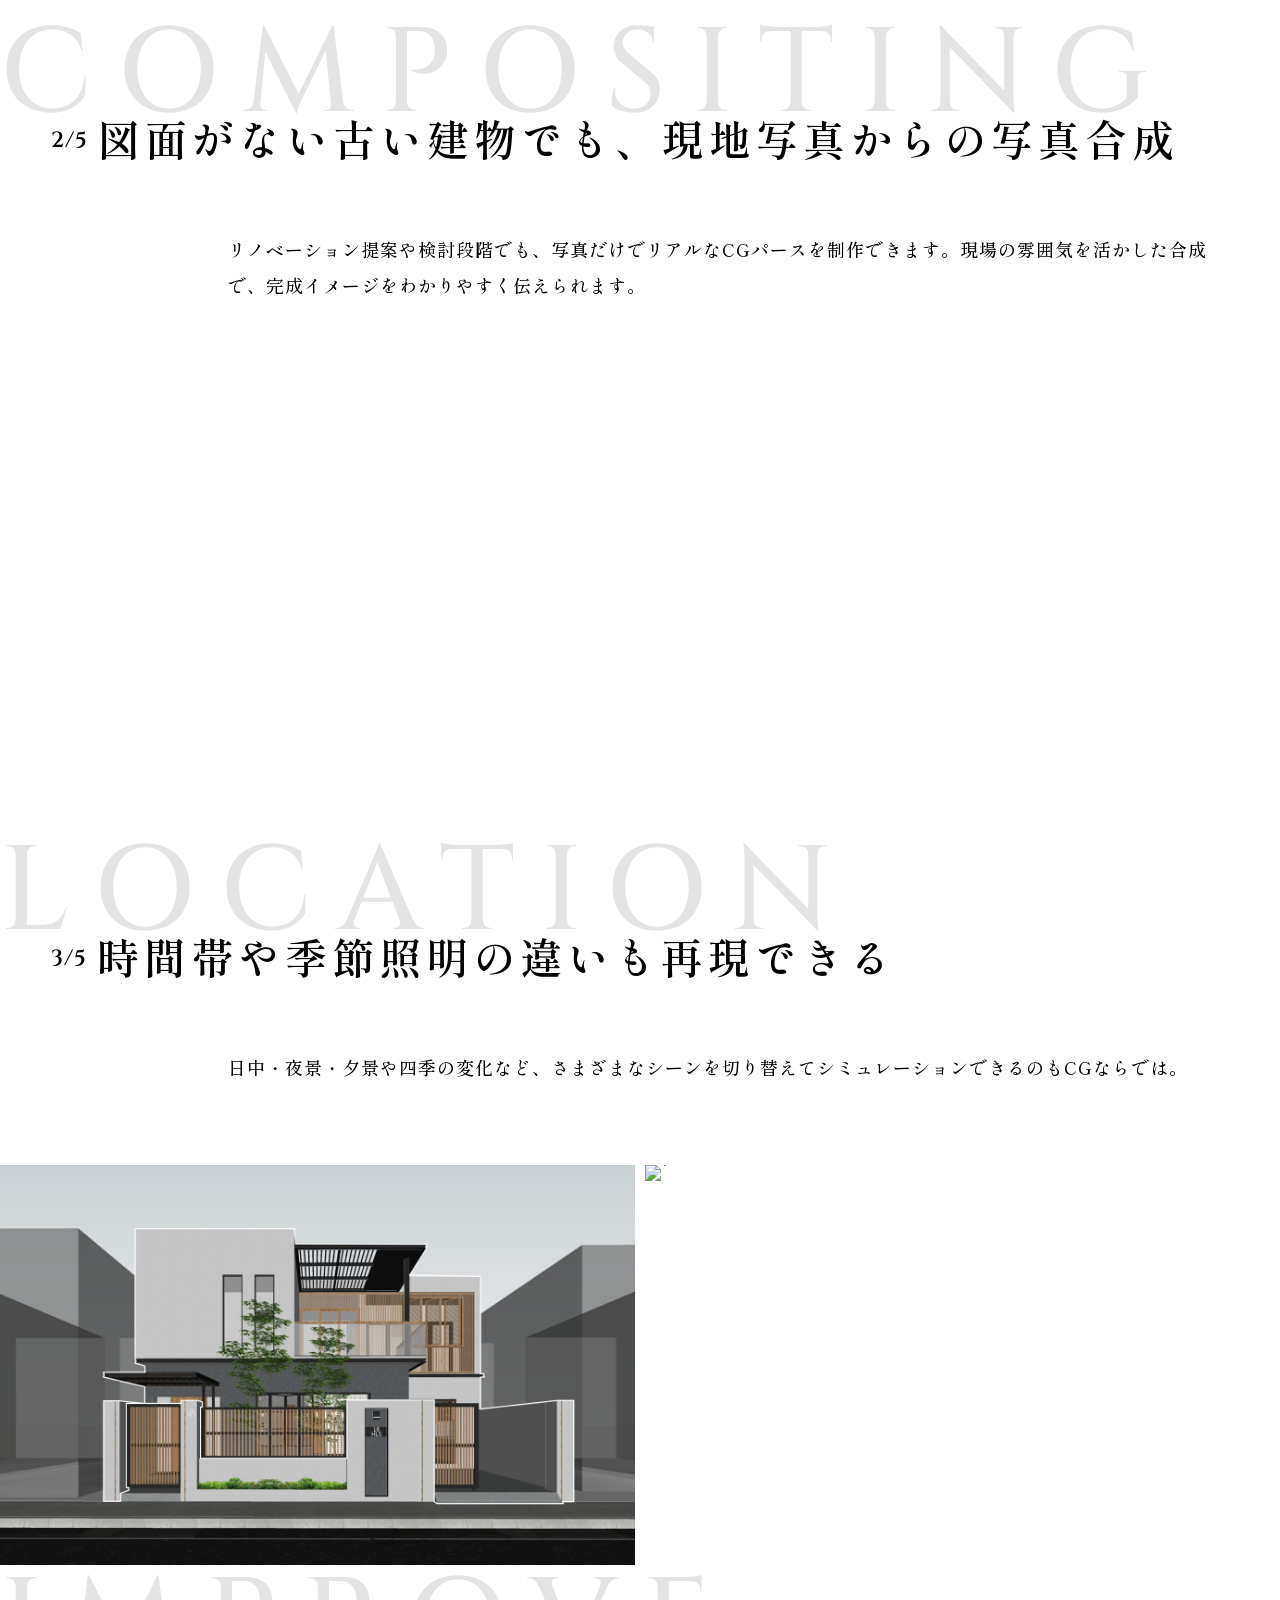
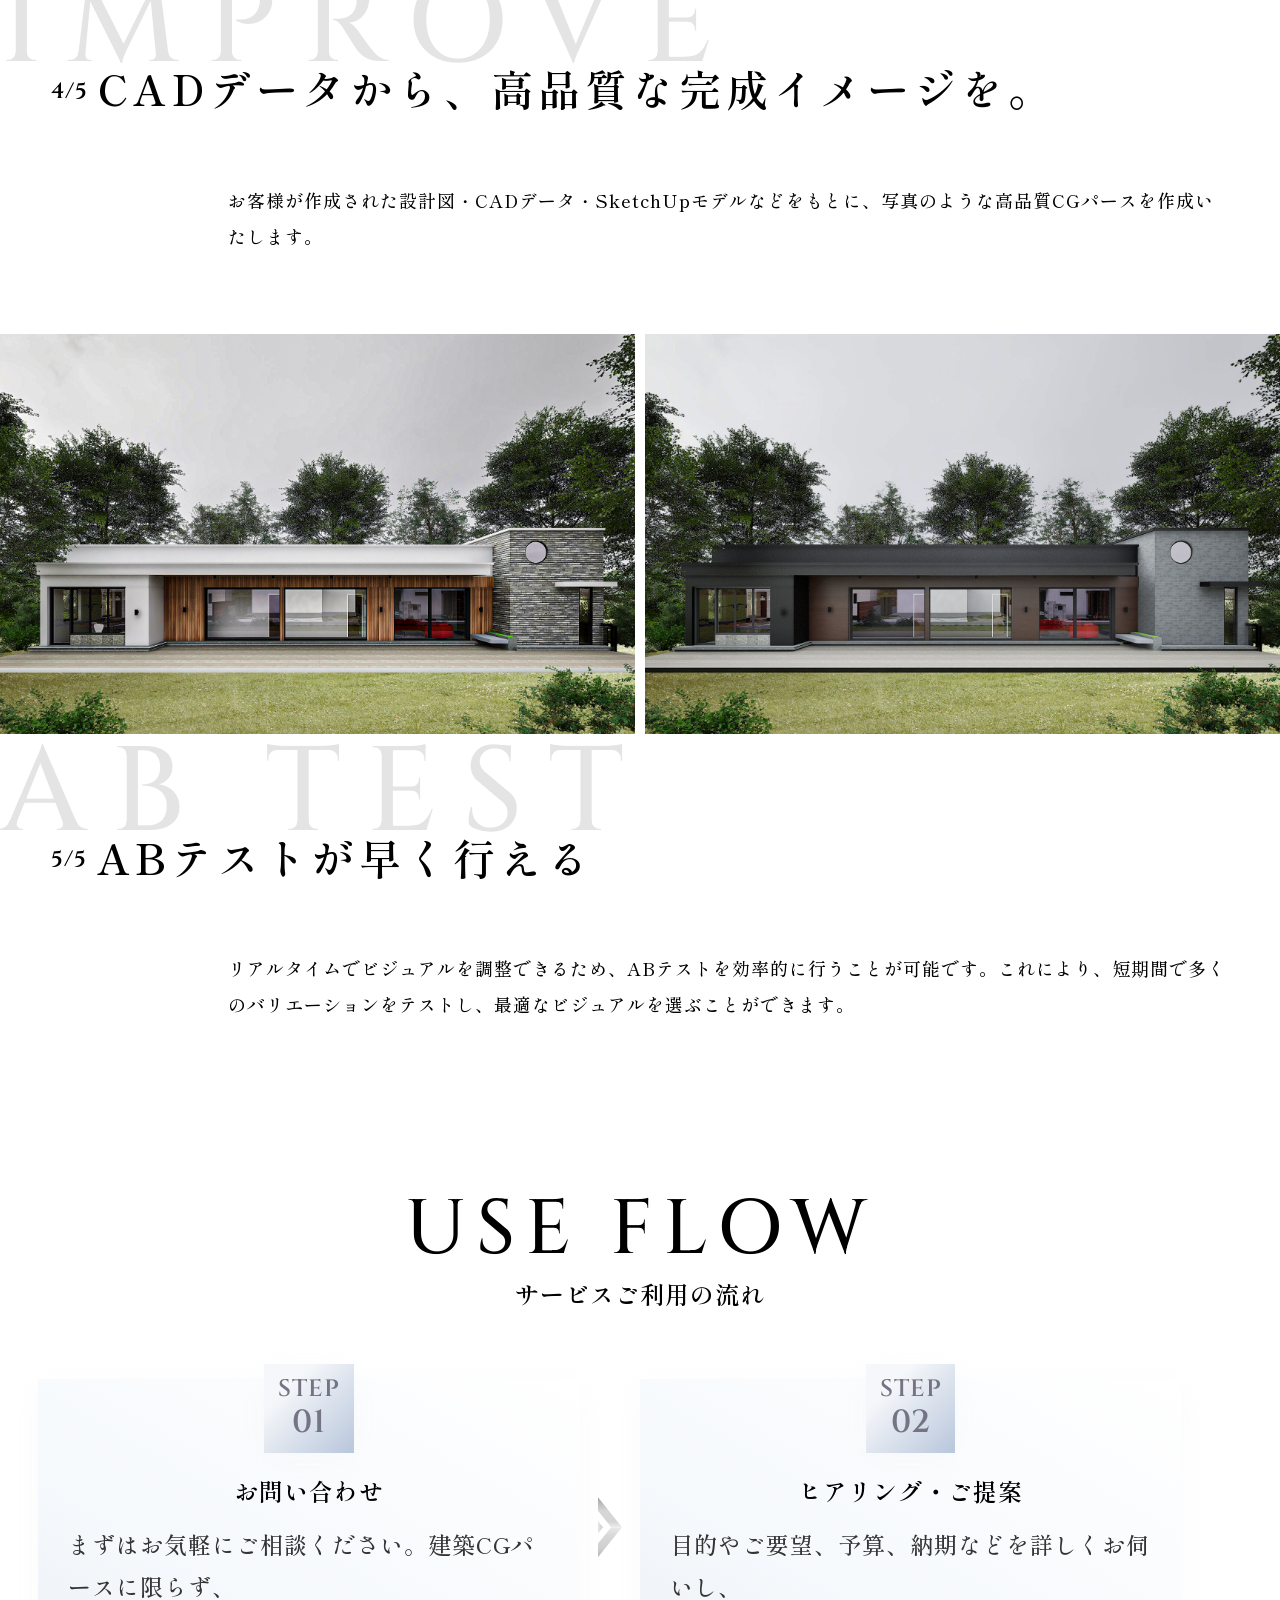
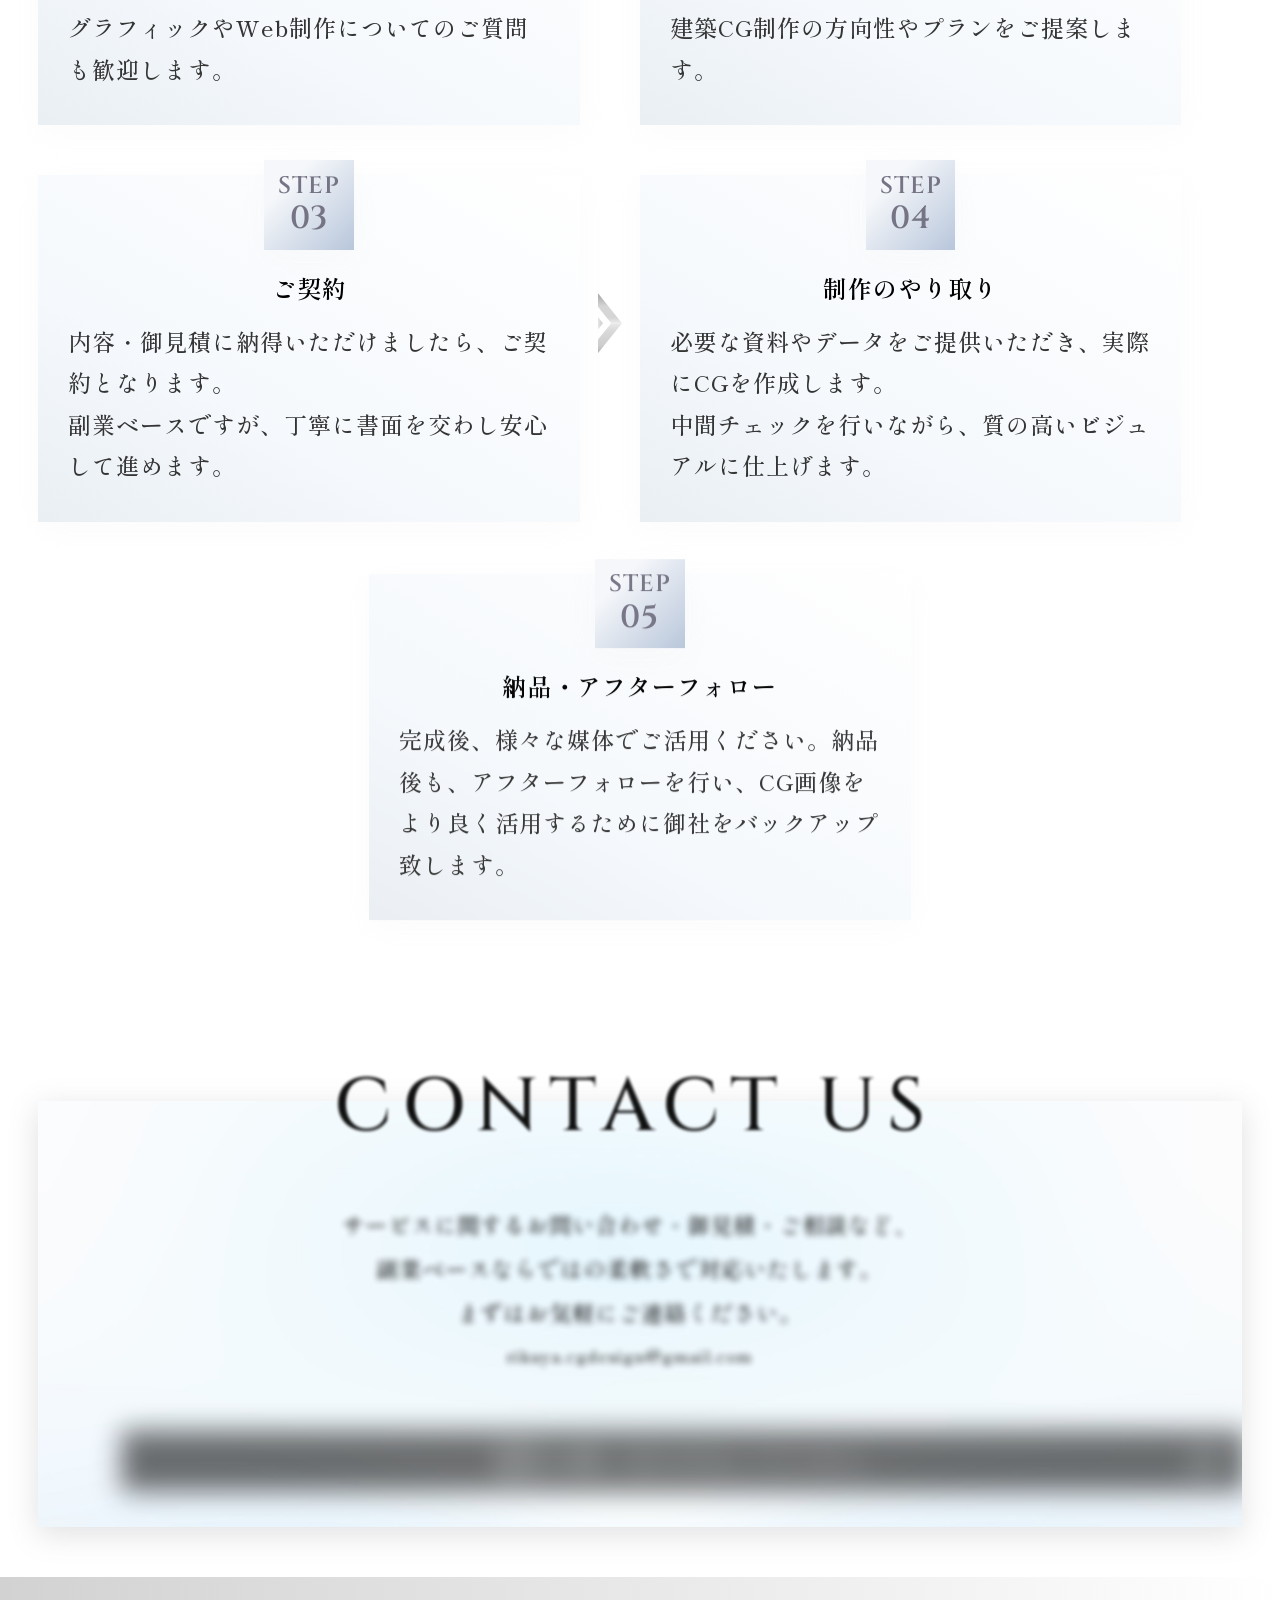
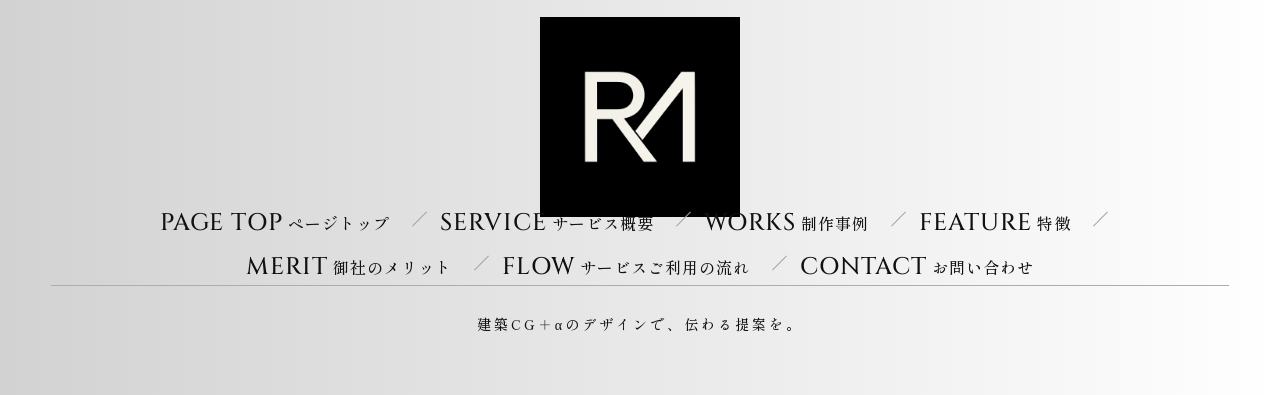
==== commit f8690dd0: "change" ====
--- a/index.html
+++ b/index.html
@@ -49,7 +49,7 @@
     <header class="header">
 		<div class="container">
 			<nav>
-				<div class="logo"><img src="./images/Portfolio.svg"alt="スタラボ"></div><!-- end .logo -->
+				<div class="logo"><img src="./images/LOGO.png"alt="スタラボ"></div><!-- end .logo -->
 				<ul>
 					<li><a href="#page-top">TOP</a></li>
 					<li><a href="#service">SERVICE</a></li>
@@ -126,7 +126,7 @@
 						動画編集をご要望に合わせて<br>柔軟にサポートします。</span></li>
 				</ul>
 				<ul>
-					<li class="mark"><p>ドローン撮影</p><span>ドローンによる空撮で
+					<li class="mark"><p>ドローン撮影<br>(準備中)</p><span>ドローンによる空撮で
 						竣工動画を<br>条件に応じて相談可能。</span></li>
 				</ul>
 			</div><!-- end .mark-wrapper -->
@@ -600,8 +600,8 @@
         <div class="container">
 			<div class="top">
 				<div class="logo">
-					<img src="./images/Portfolio.svg" class="plane">
-					<img src="./images/Portfolio_white.svg" class="plane">
+					<img src="./images/LOGO.png" class="plane">
+					<img src="./images/LOGO.png" class="plane">
 					
 				</div><!-- end .logo -->
 				<nav>
--- a/css/style.css
+++ b/css/style.css
@@ -287,7 +287,7 @@
 }
 .header .container nav .logo {
   line-height: 0;
-  width: 200px;
+  width: 100px;
 }
 .header .container nav ul {
   display: flex;
@@ -401,7 +401,7 @@
   }
   .header .container nav .logo {
     line-height: 0;
-    width: 170px;
+    width: 100px;
   }
   .header .container nav ul li {
     margin: 0 20px 0 0;
@@ -487,7 +487,7 @@
   }
   .header .container nav .logo {
     line-height: 0;
-    width: 170px;
+    width: 100px;
   }
   .header .container nav ul {
     display: none;
@@ -569,11 +569,11 @@
     margin: 0 auto 0;
   }
   .header .container nav {
-    padding: 20px 3% 0 3%;
+    padding: 20px 5% 0 5%;
   }
   .header .container nav .logo {
     line-height: 0;
-    width: 35vw;
+    width: 20vw;
   }
   .header .container nav ul {
     display: none;
@@ -3078,7 +3078,7 @@
 .footer .container .top .logo {
   position: relative;
   line-height: 0;
-  width: 200px;
+  width: 100px;
   margin: 0 auto 0;
 }
 .footer .container .top .logo .plane,
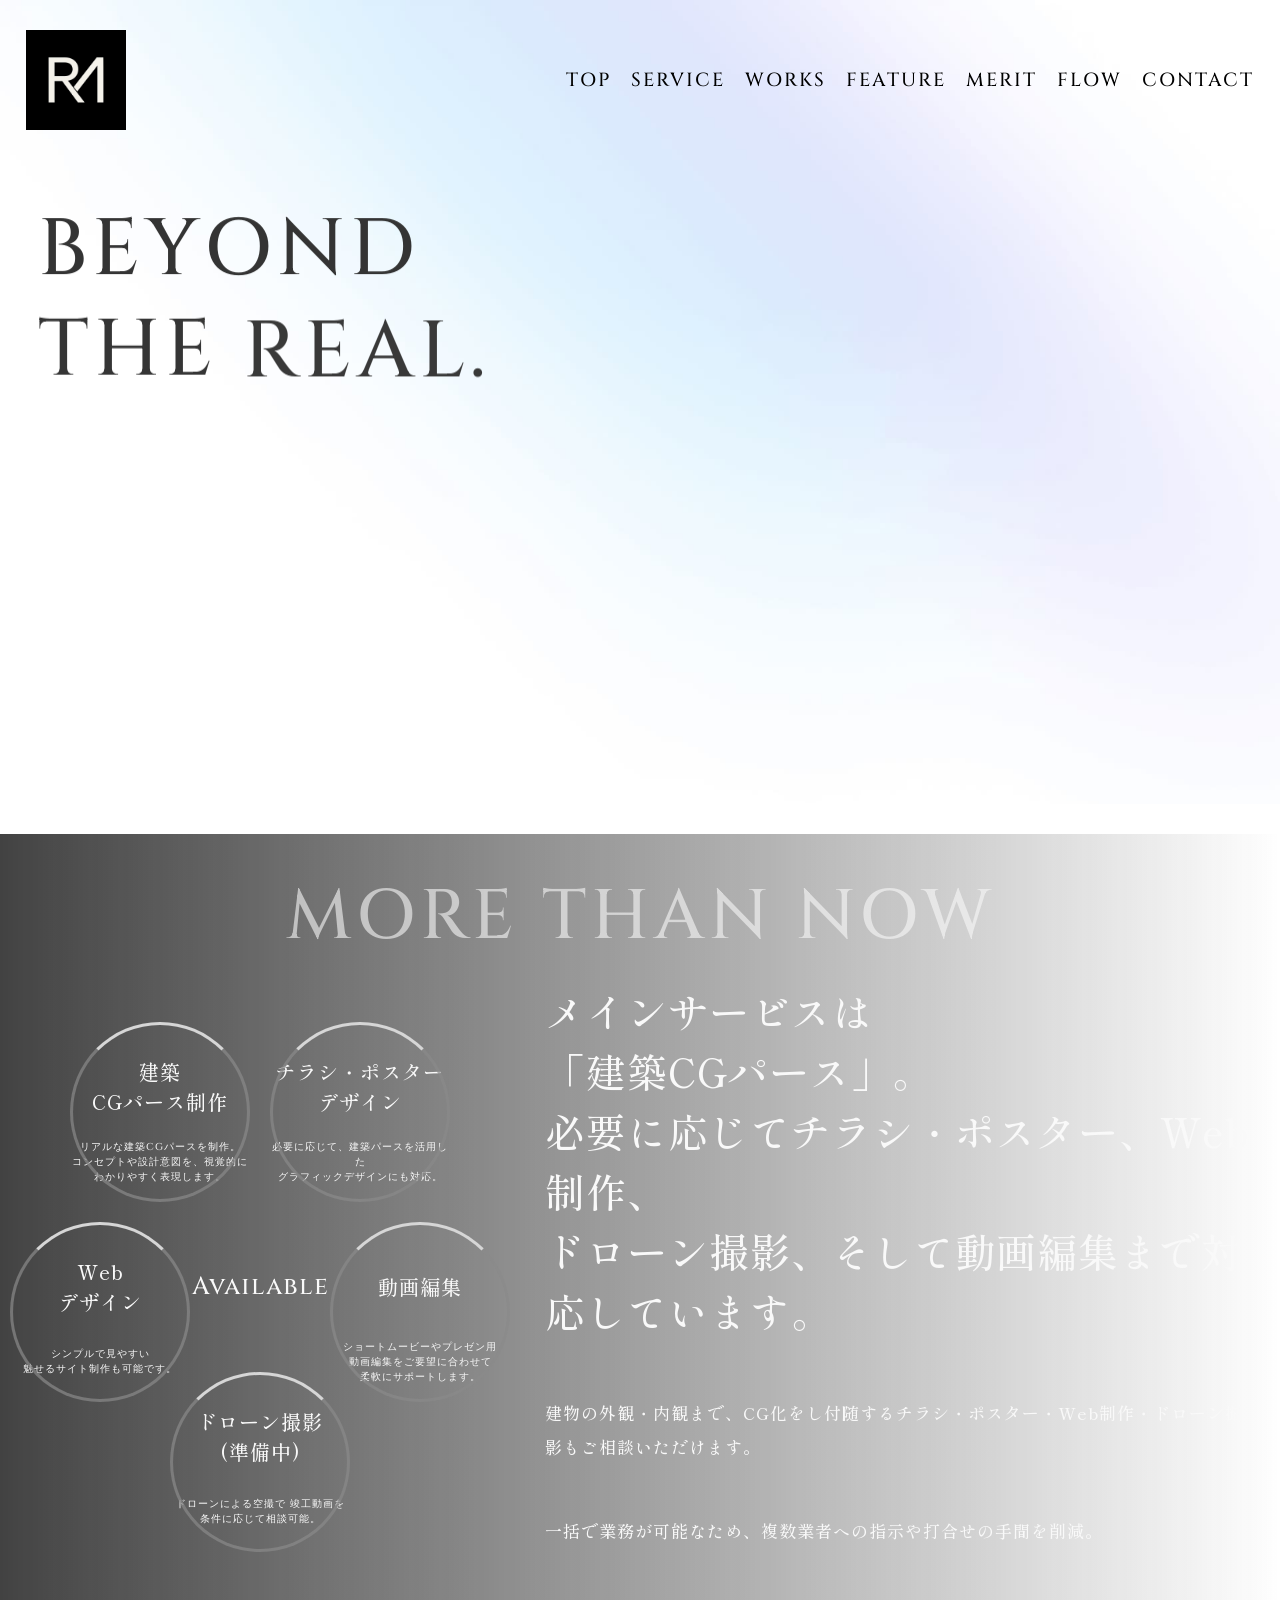
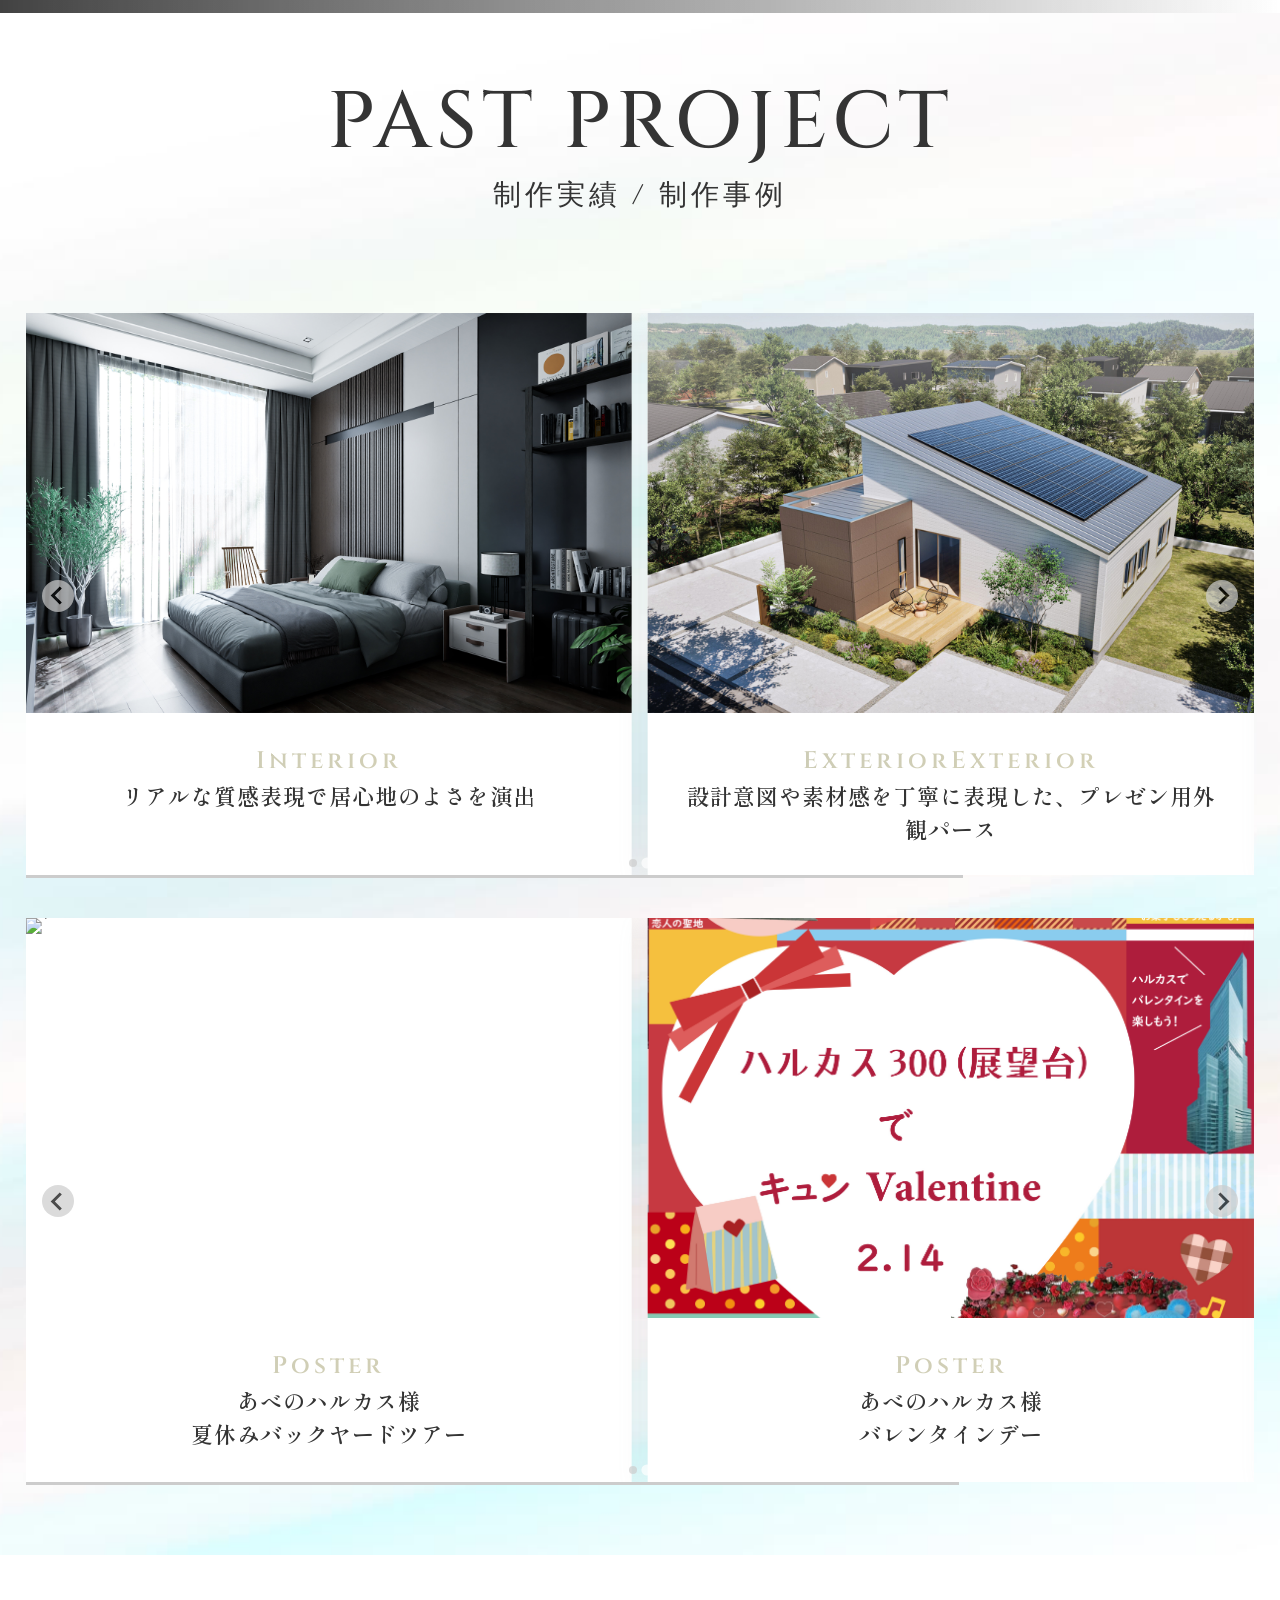
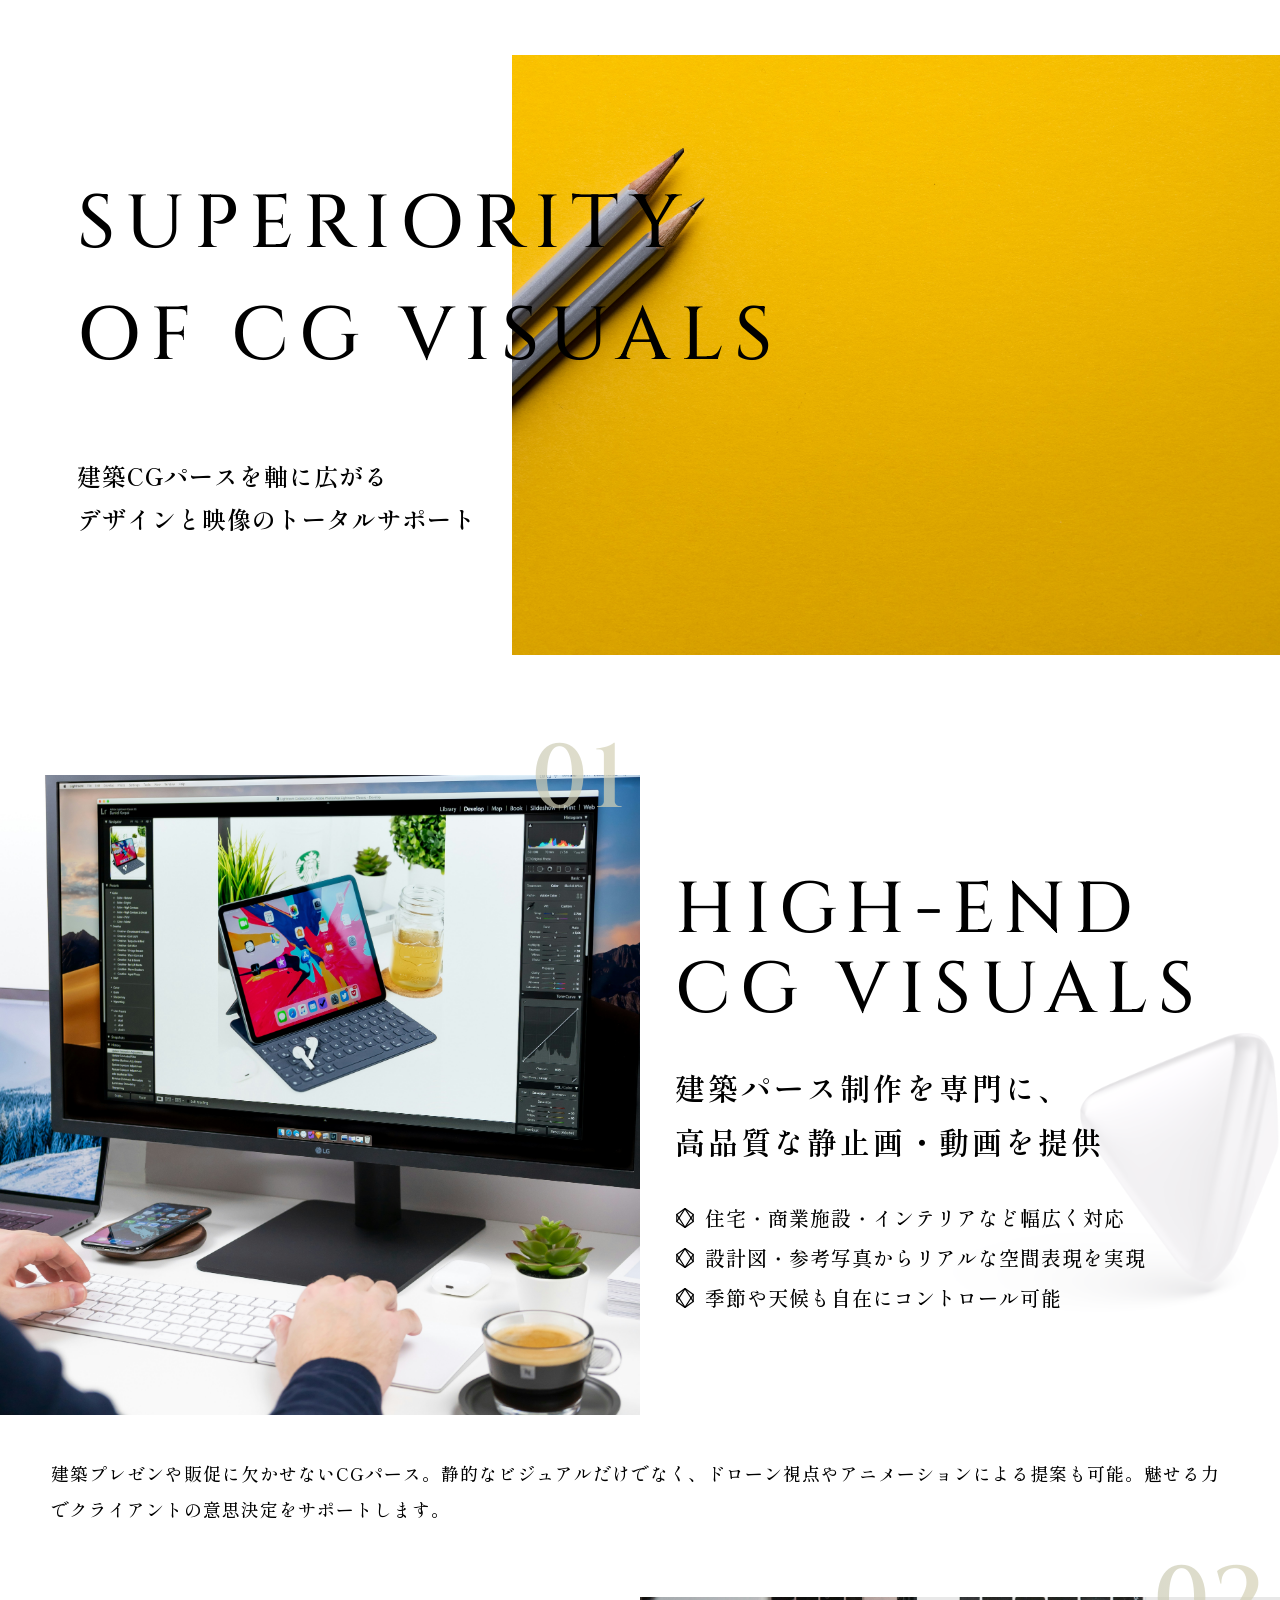
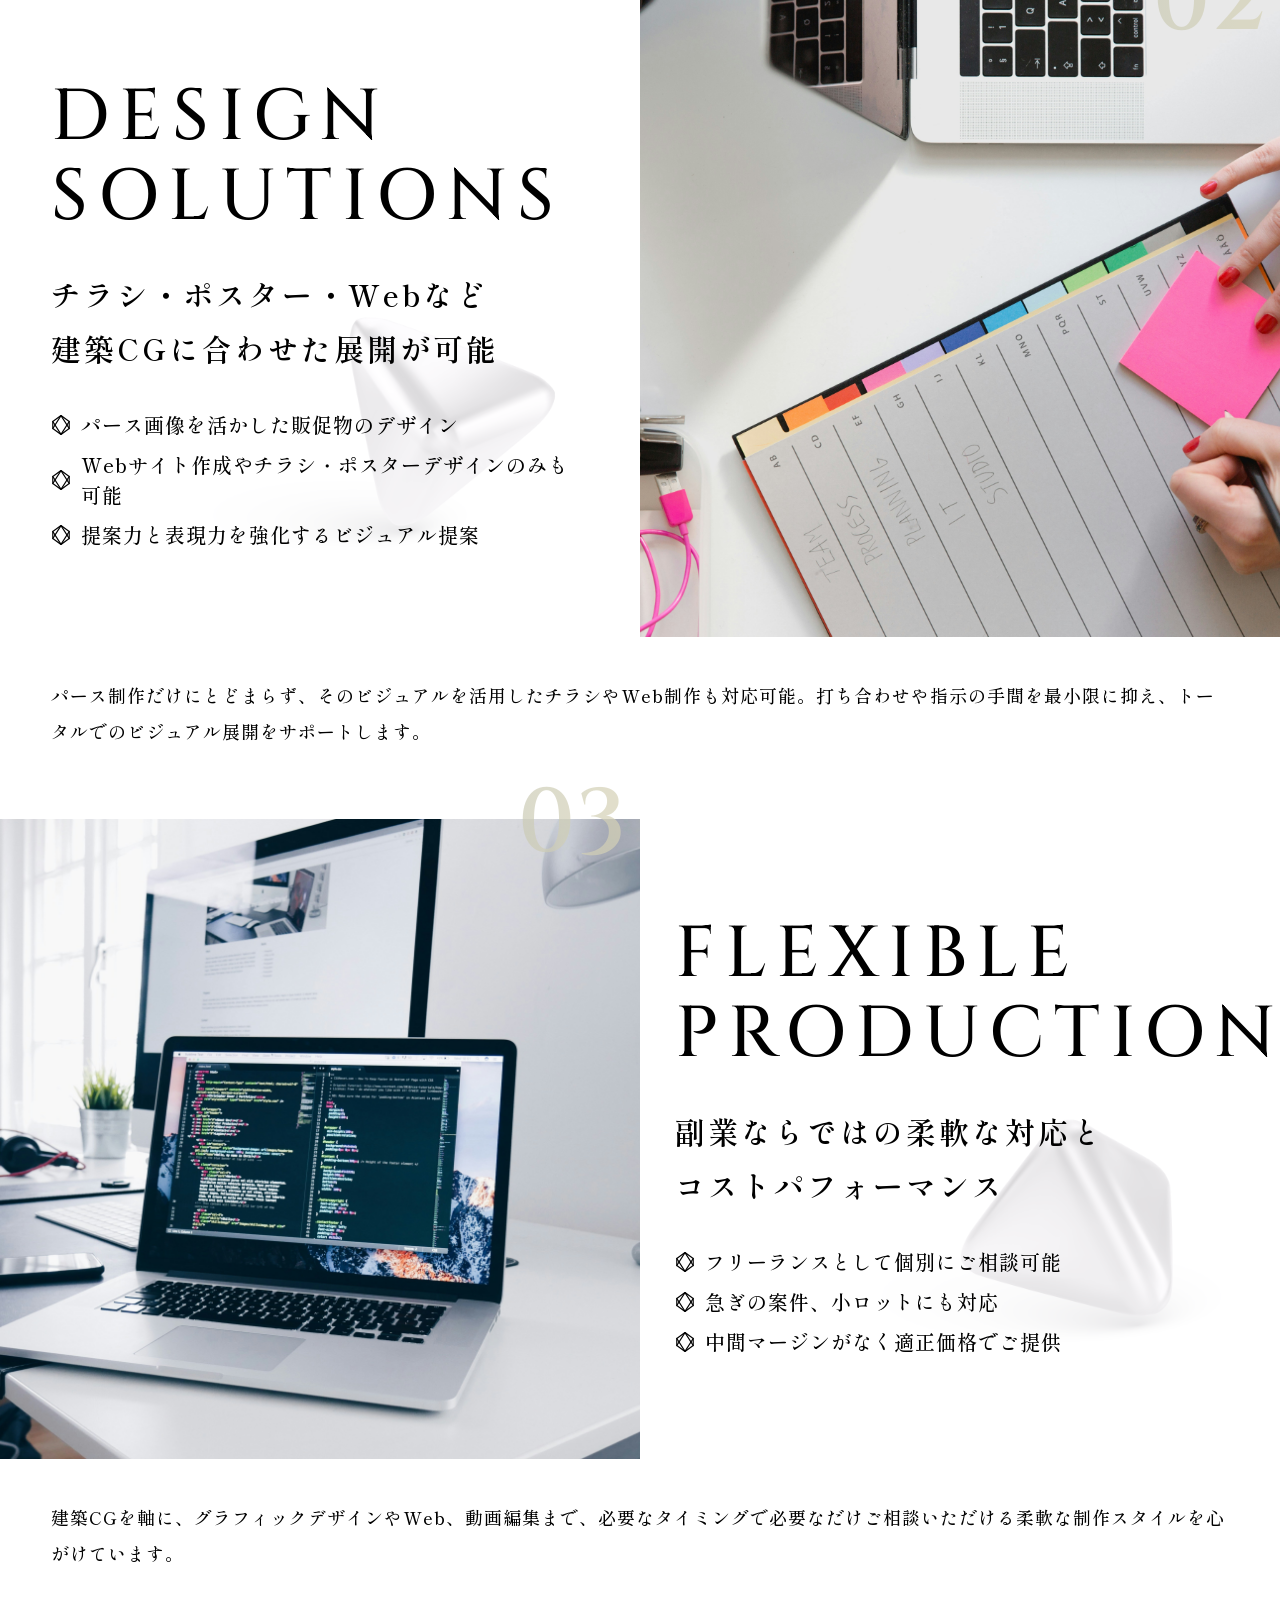
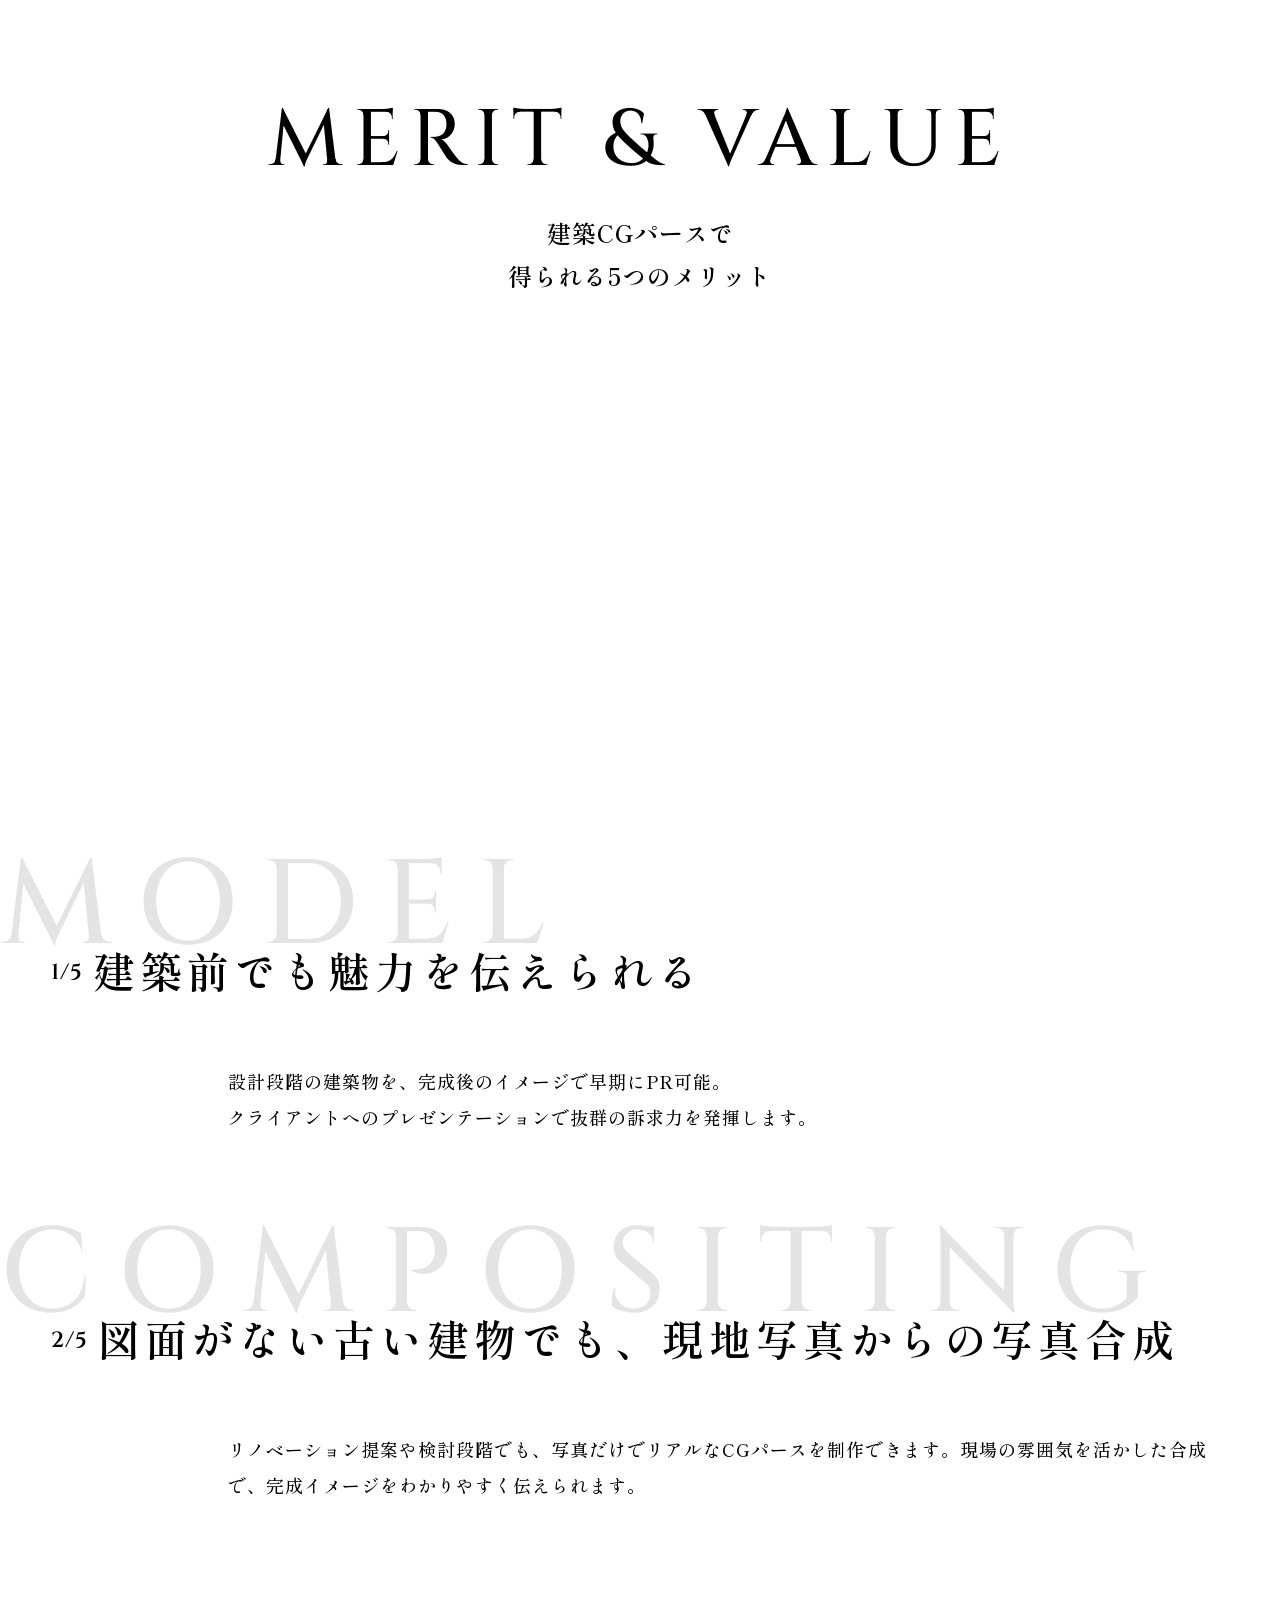
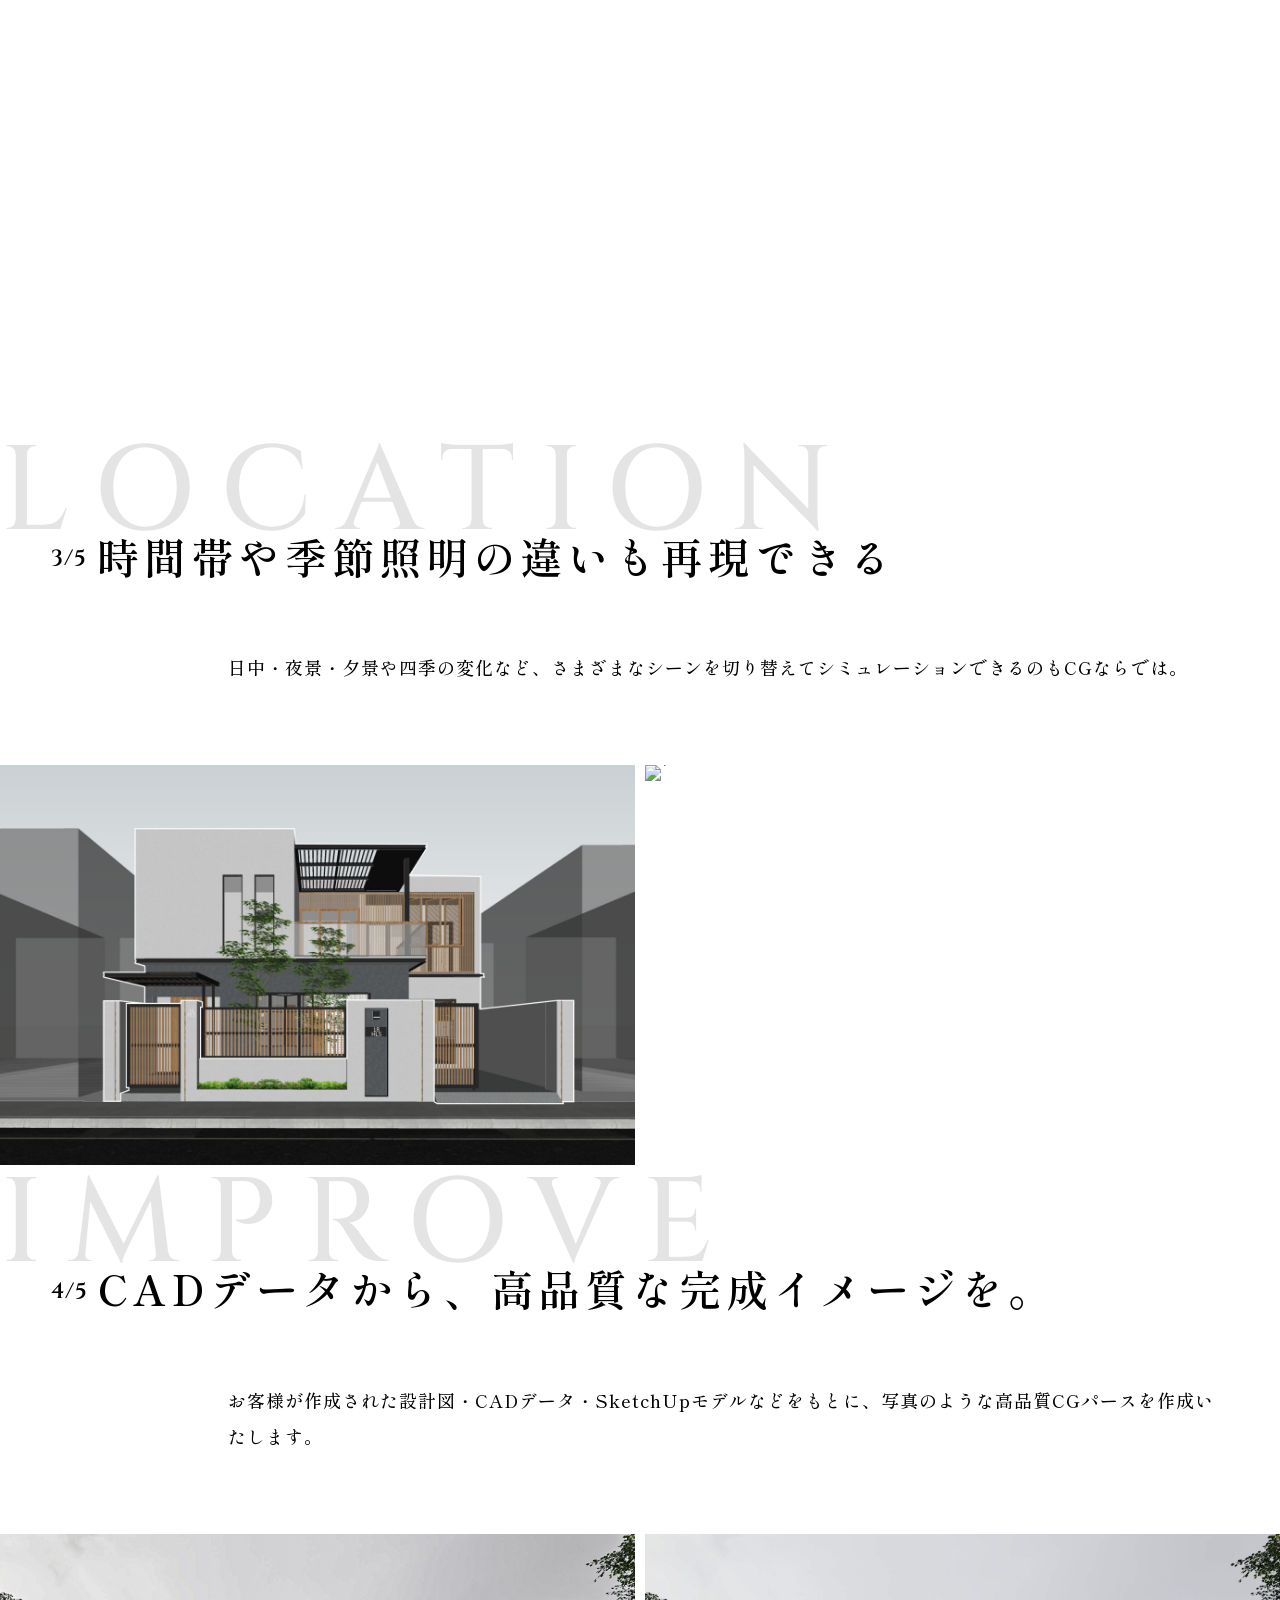
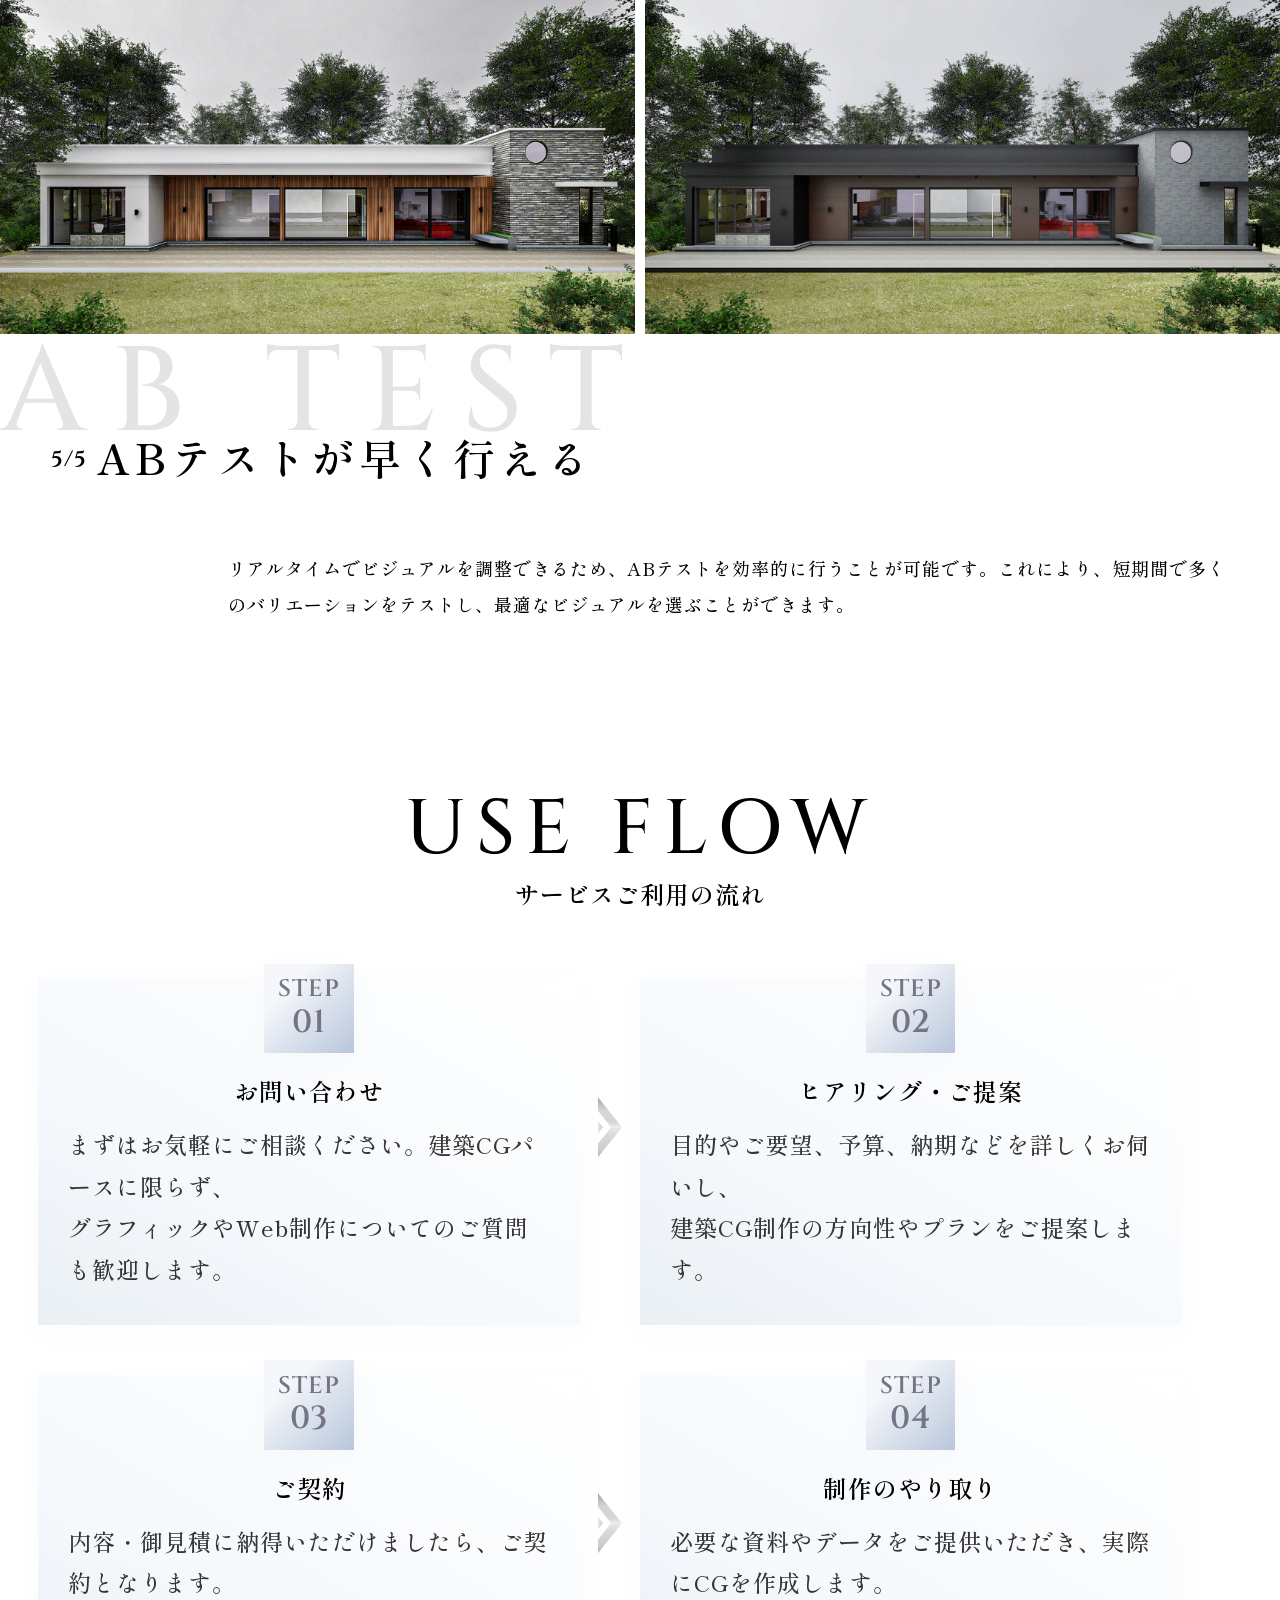
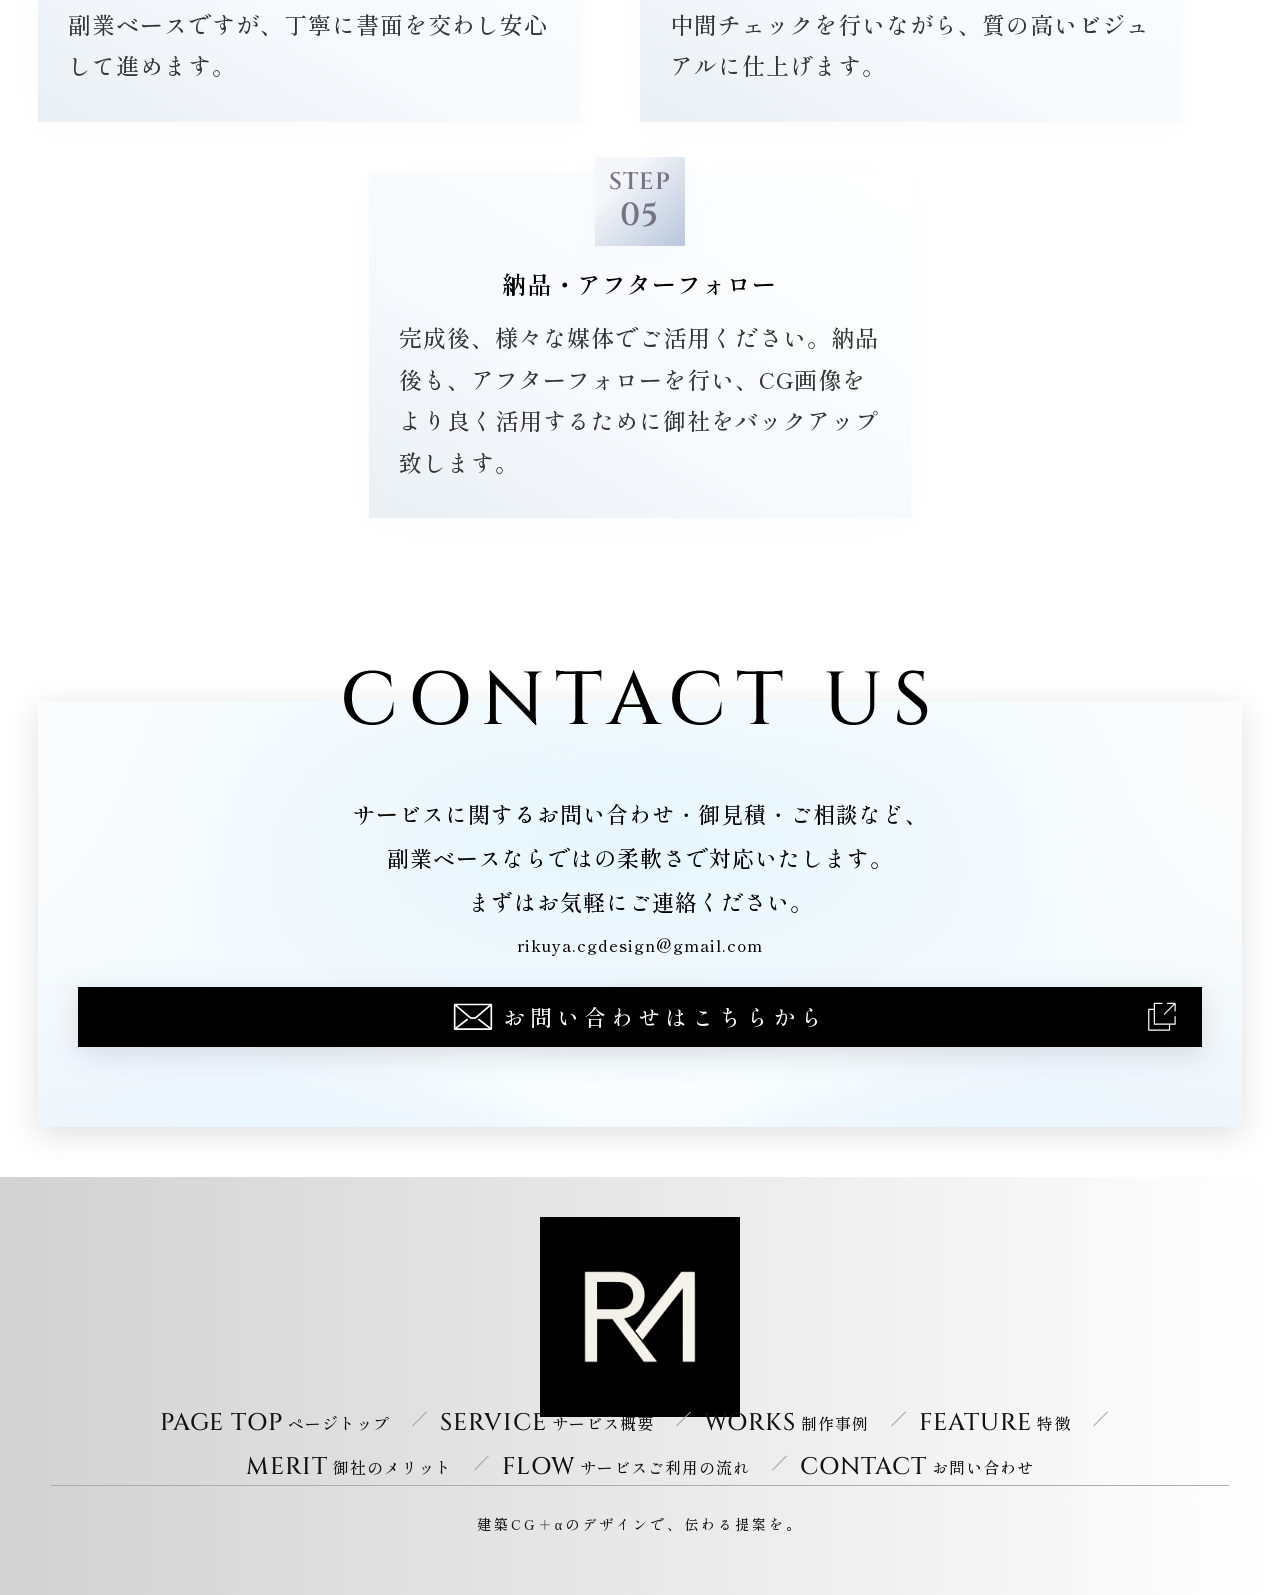
==== commit 233cad90: "Update index.html" ====
--- a/index.html
+++ b/index.html
@@ -389,8 +389,7 @@
 			<!-- 2/5 -->
 			<div class="box">
 			  <div class="thumb-wrapper">
-				<div class="thumb"><img src="./images/Perth/pic/nachikatsuura_before.jpg" alt="*"></div>
-				<div class="thumb"><img src="./images/Perth/pic/nachikatsuura_after.jpg" alt="*"></div>
+				
 			  </div>
 			  <div class="text">
 				<div class="back"><p>COMPOSITING</p></div>
@@ -654,3 +653,4 @@
 
 
 
+
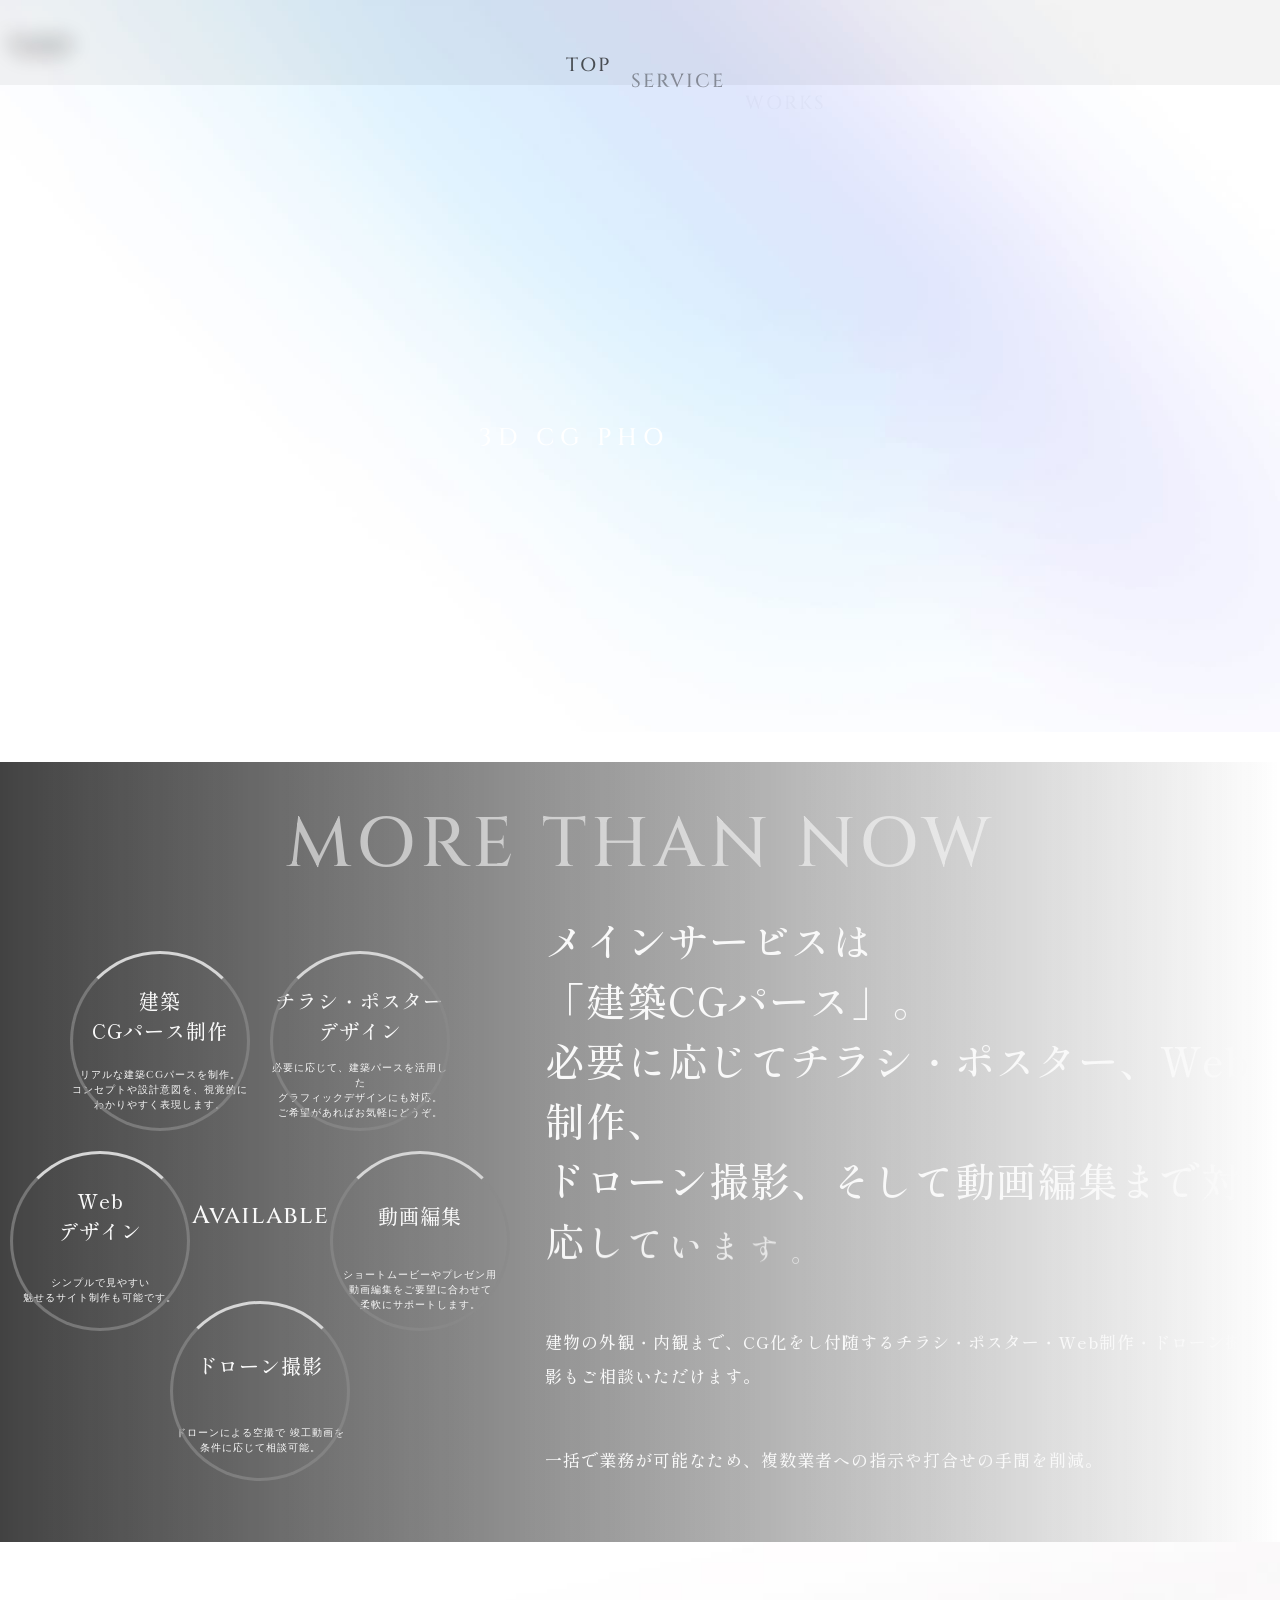
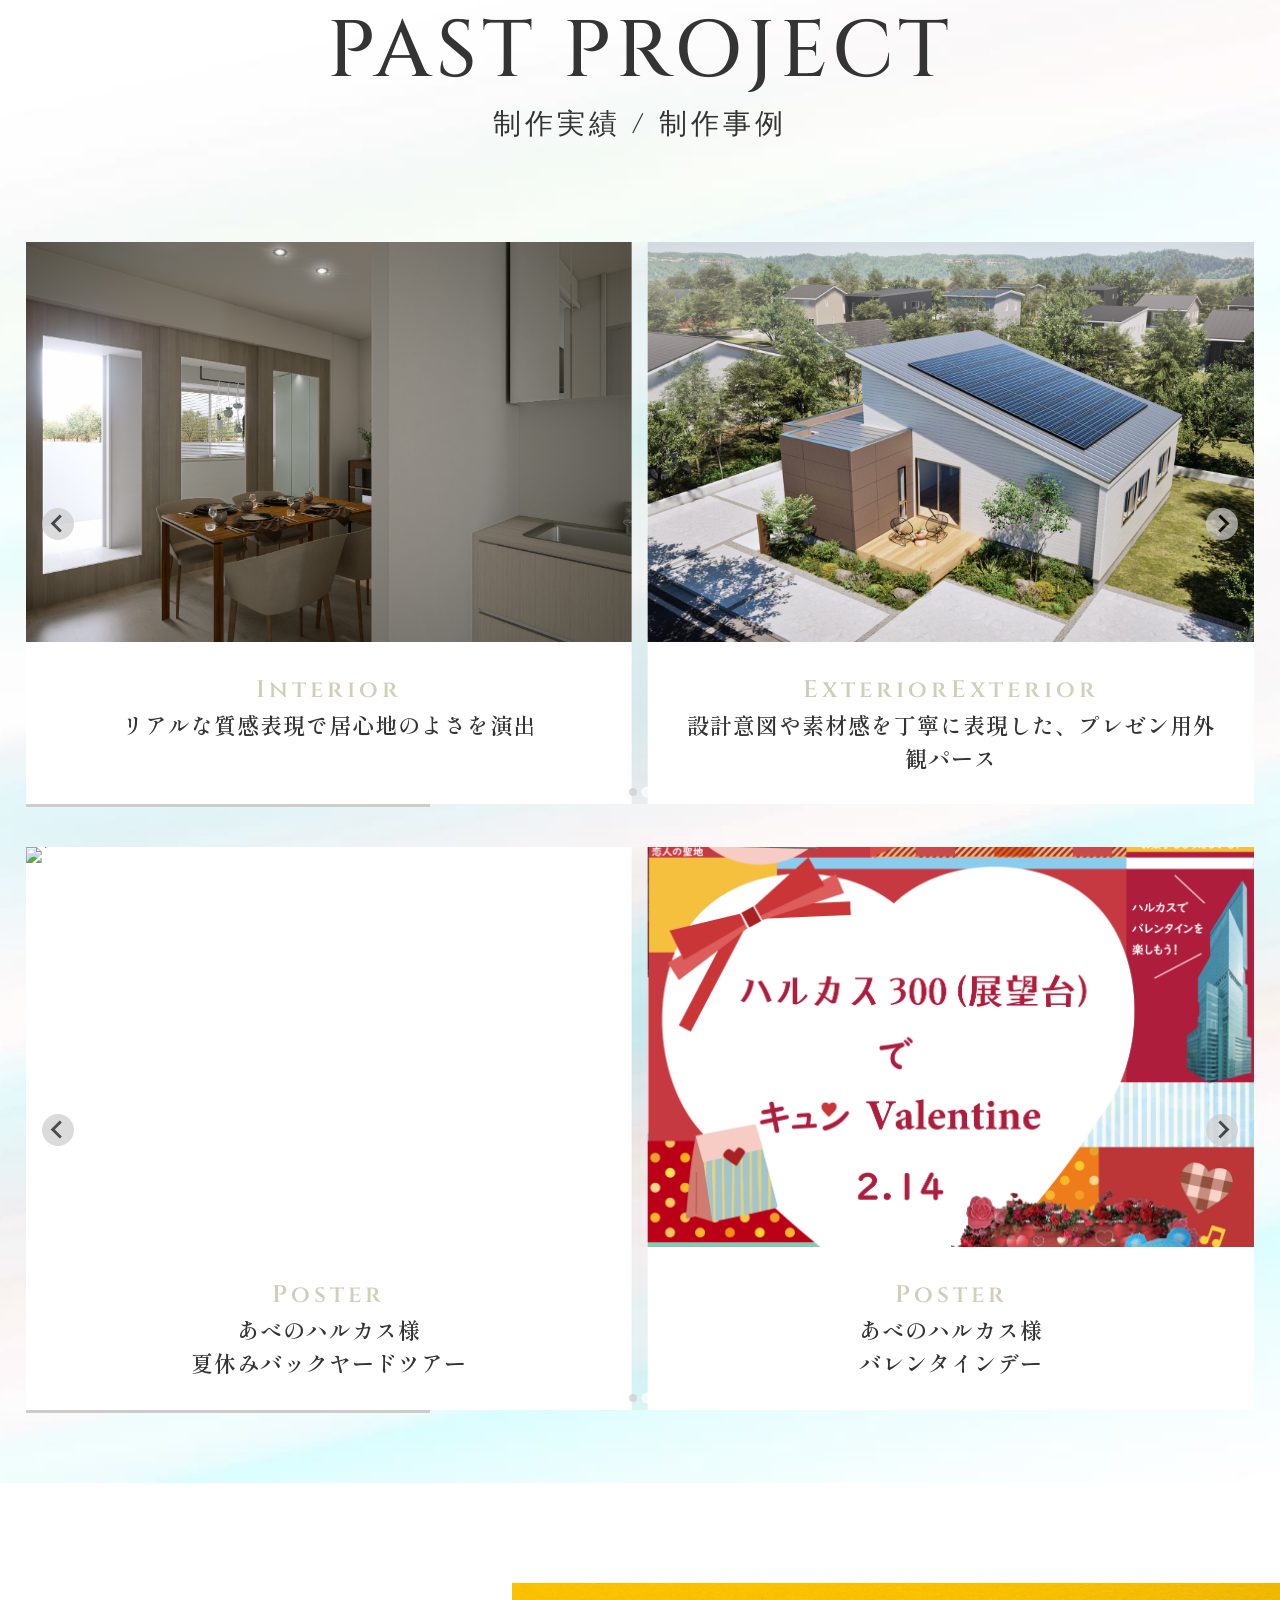
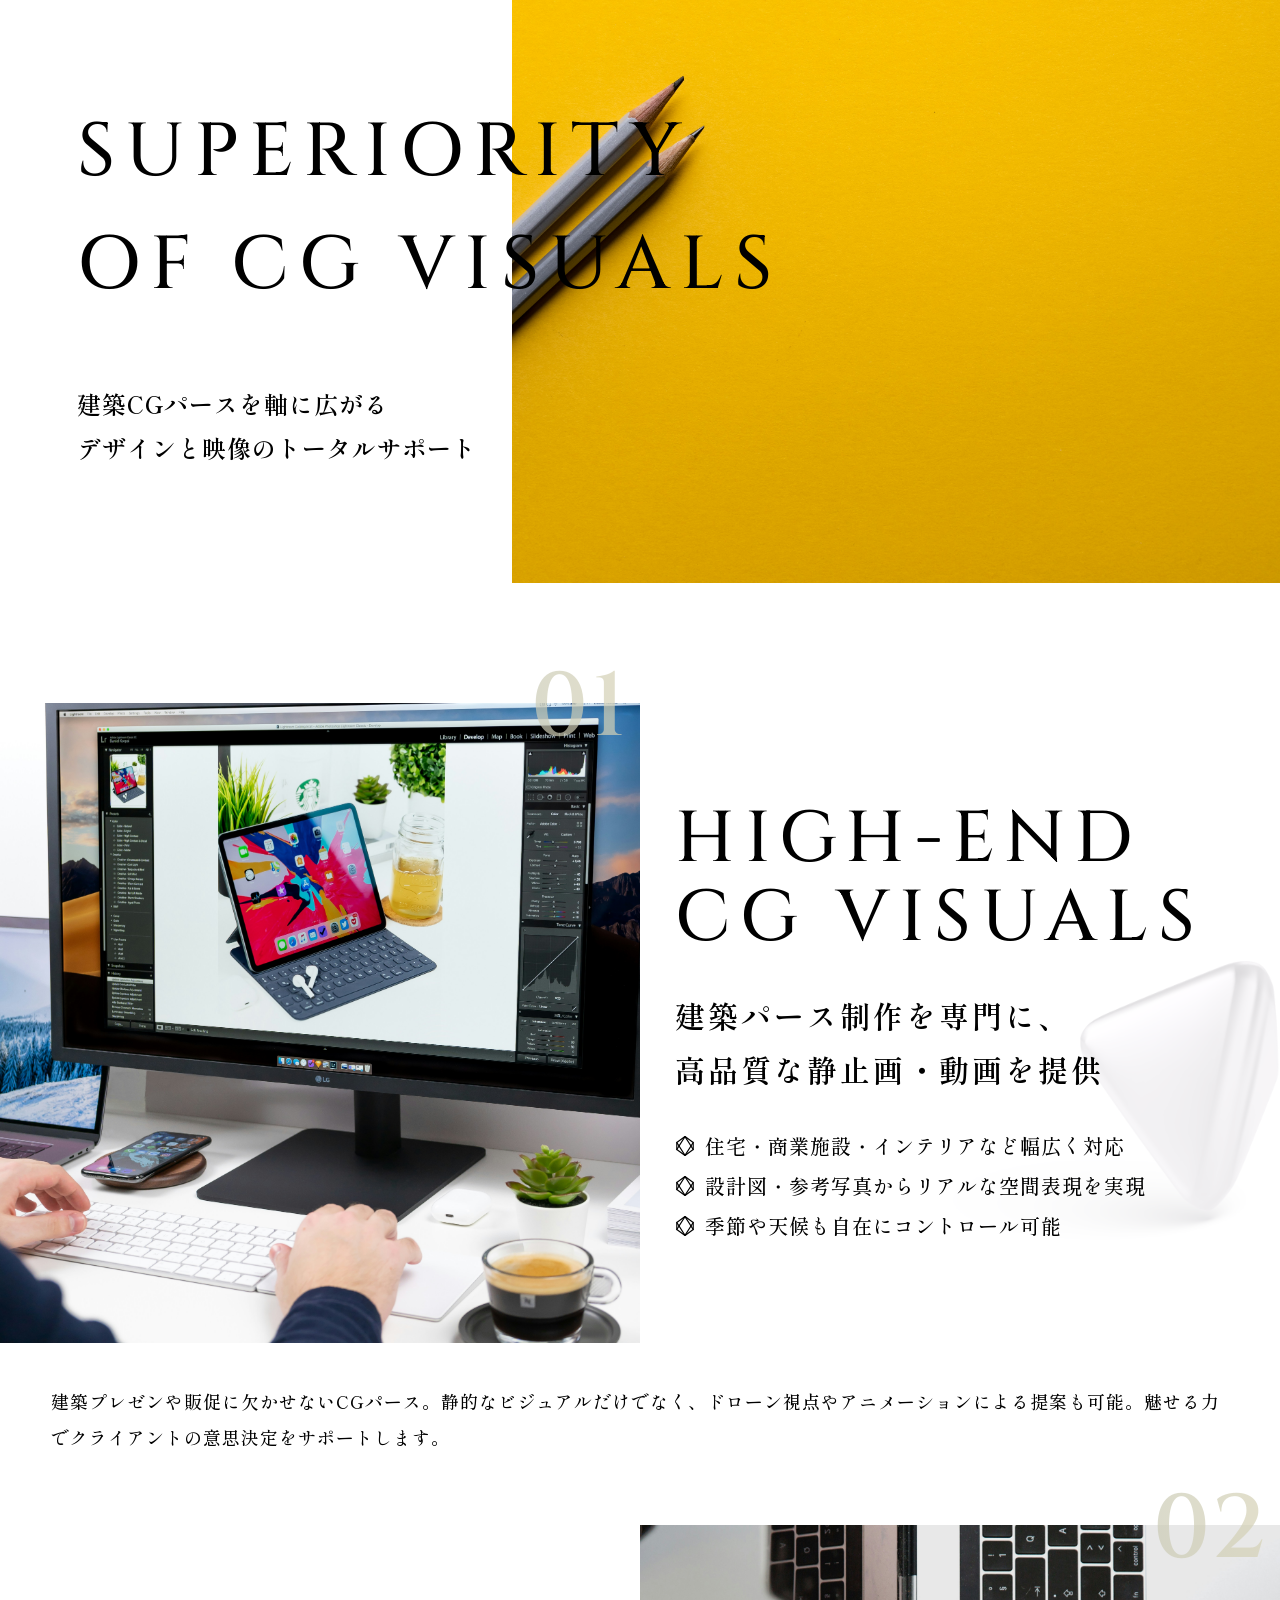
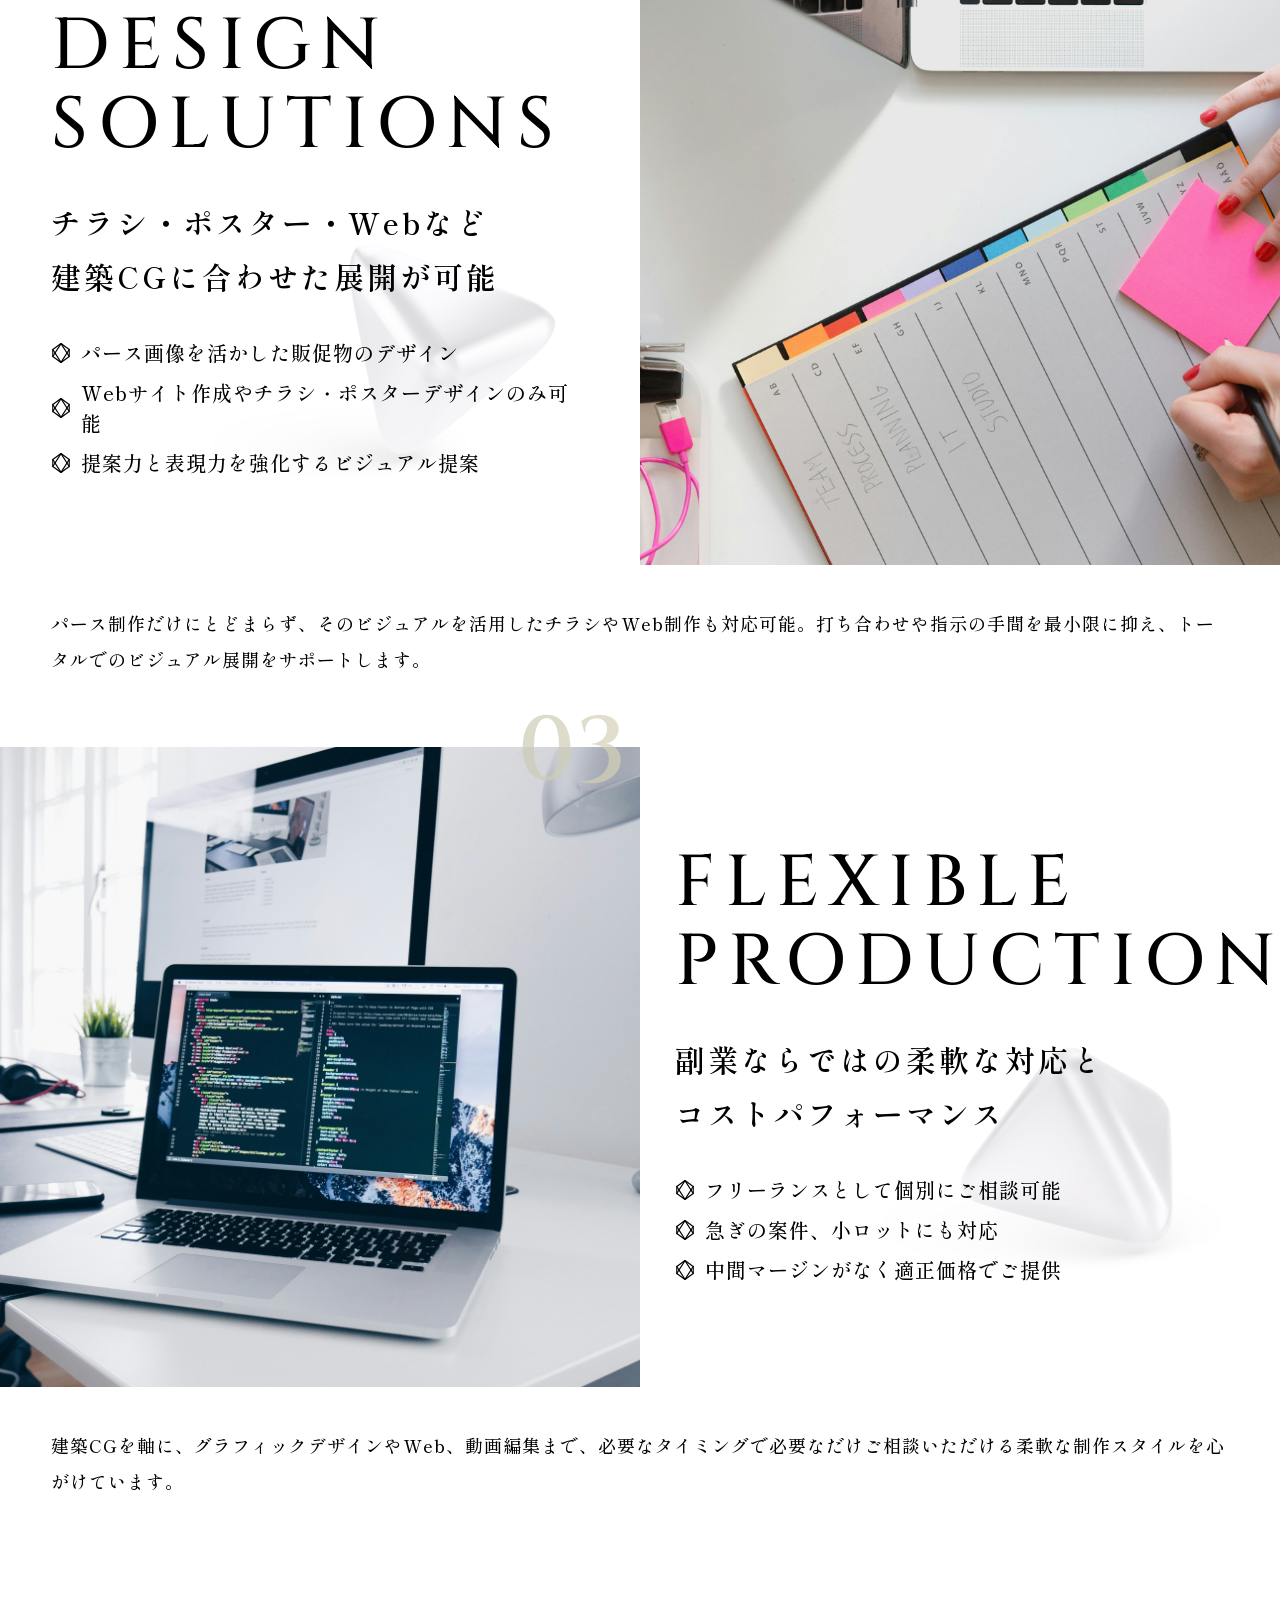
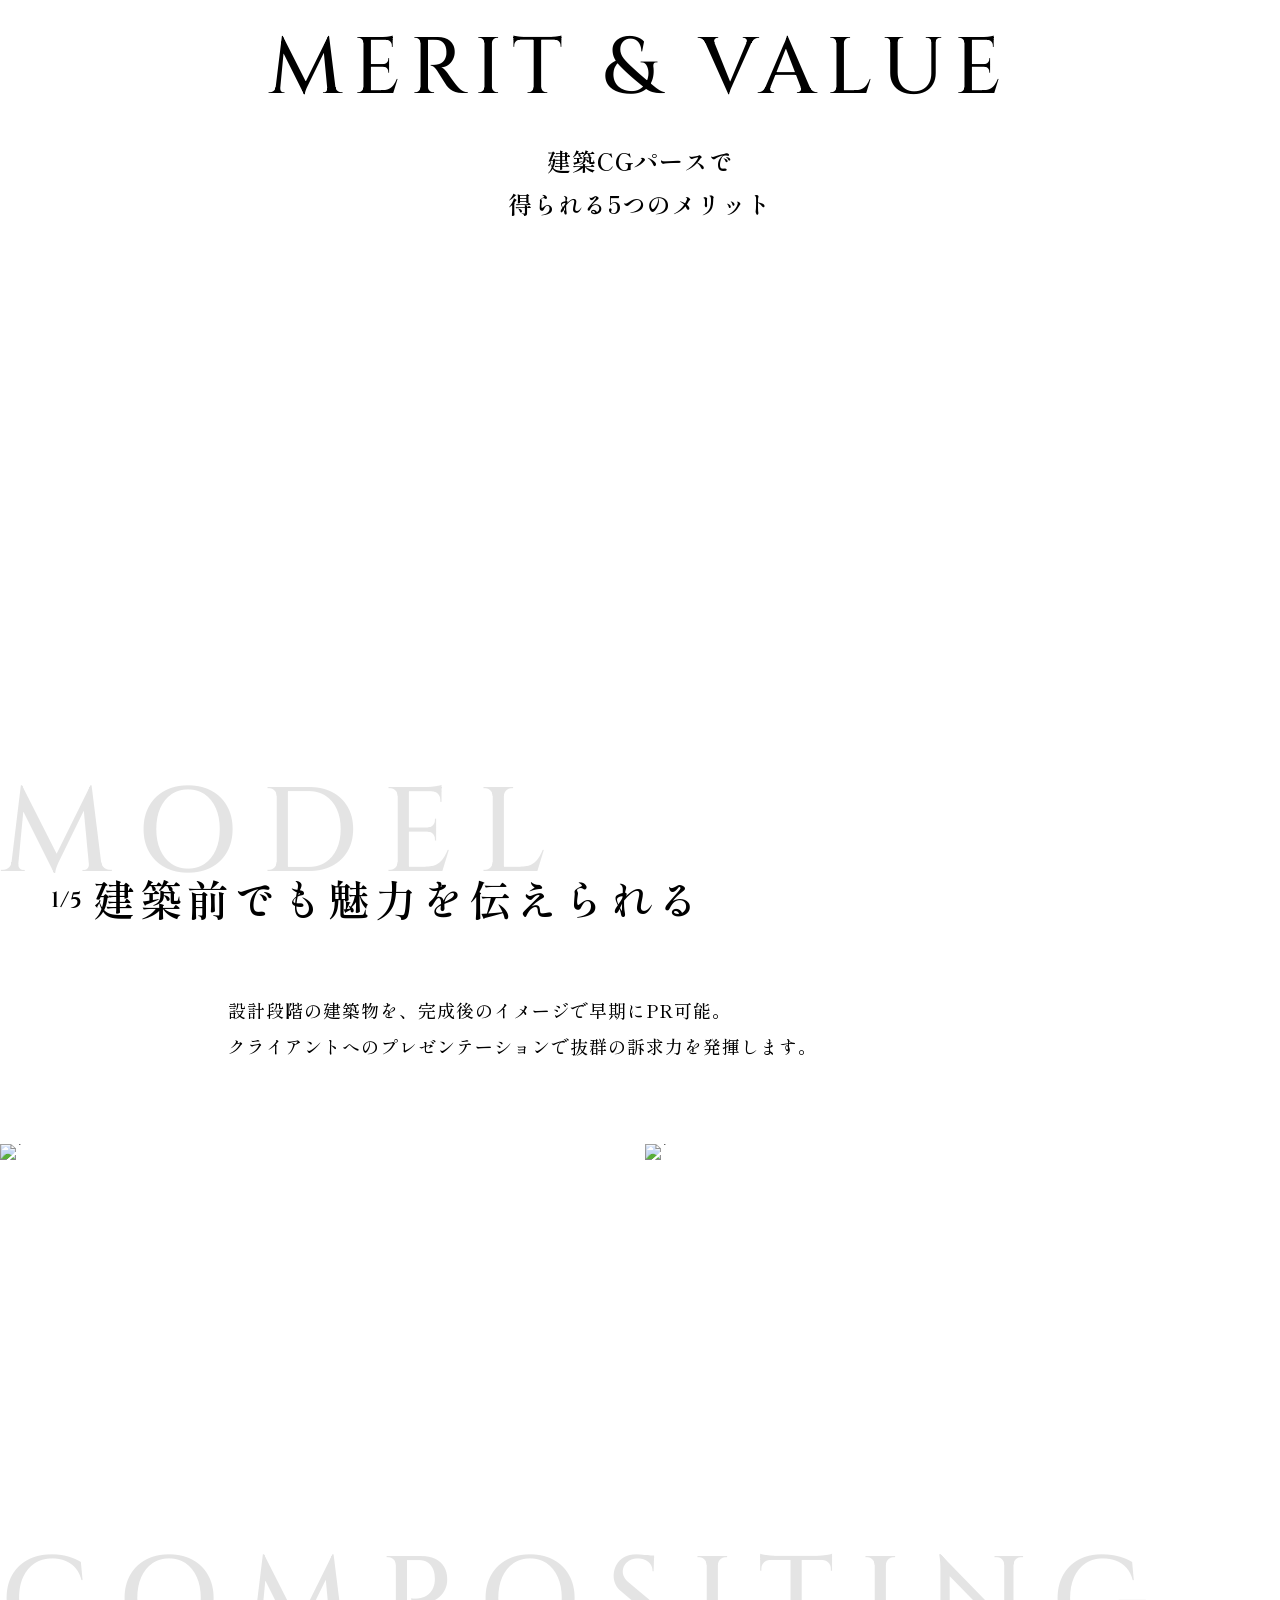
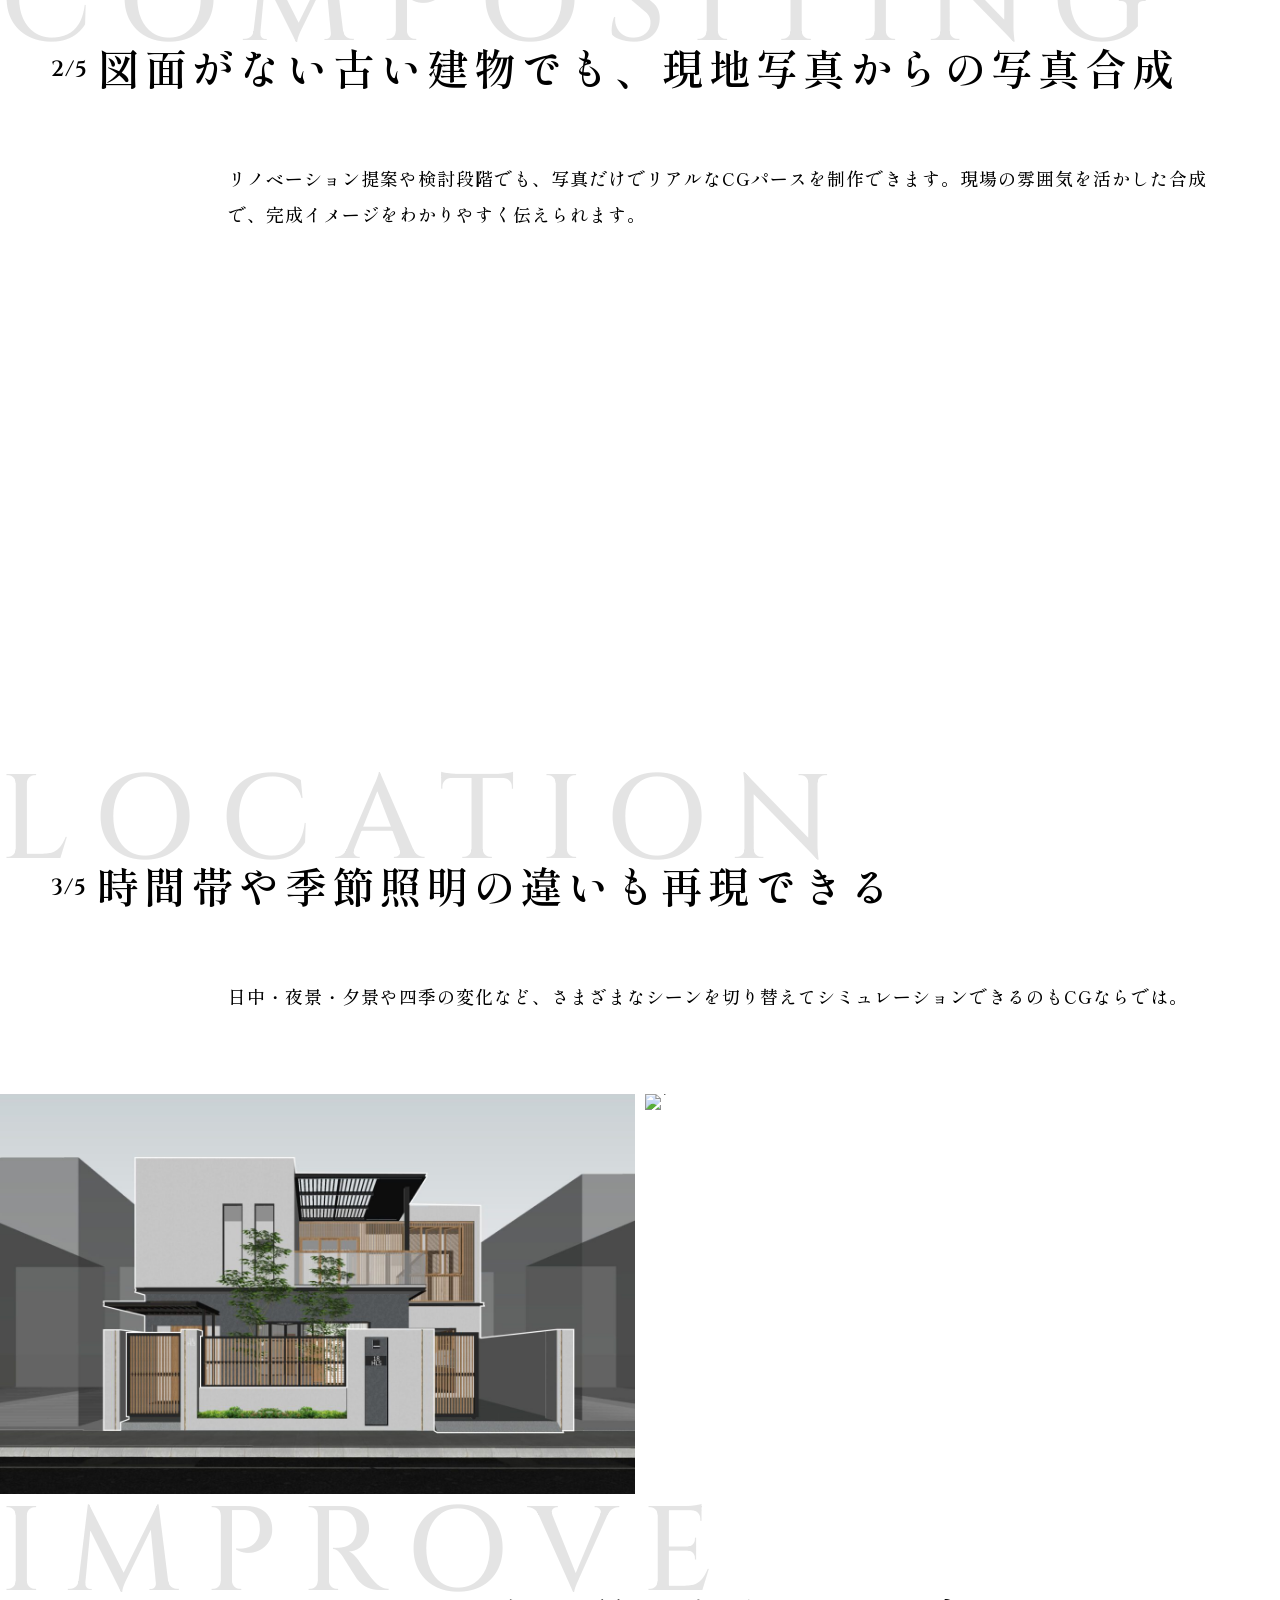
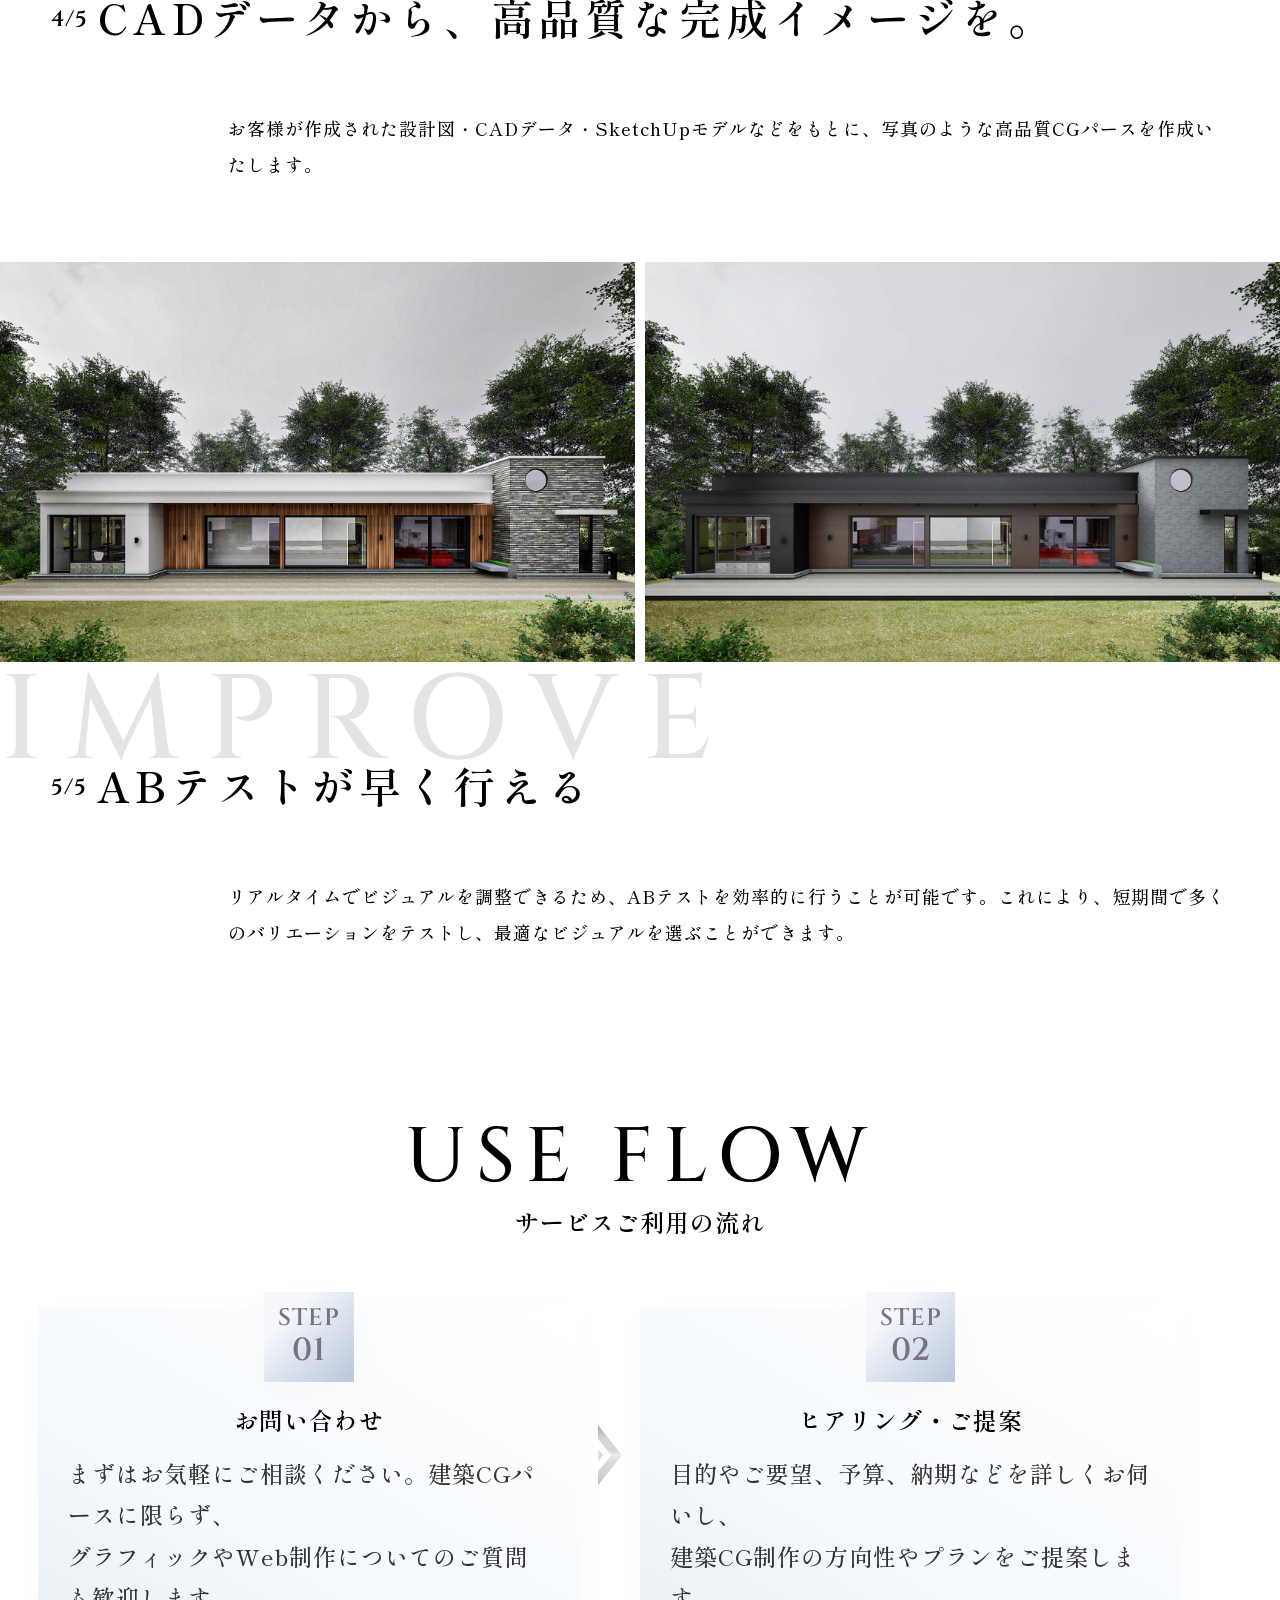
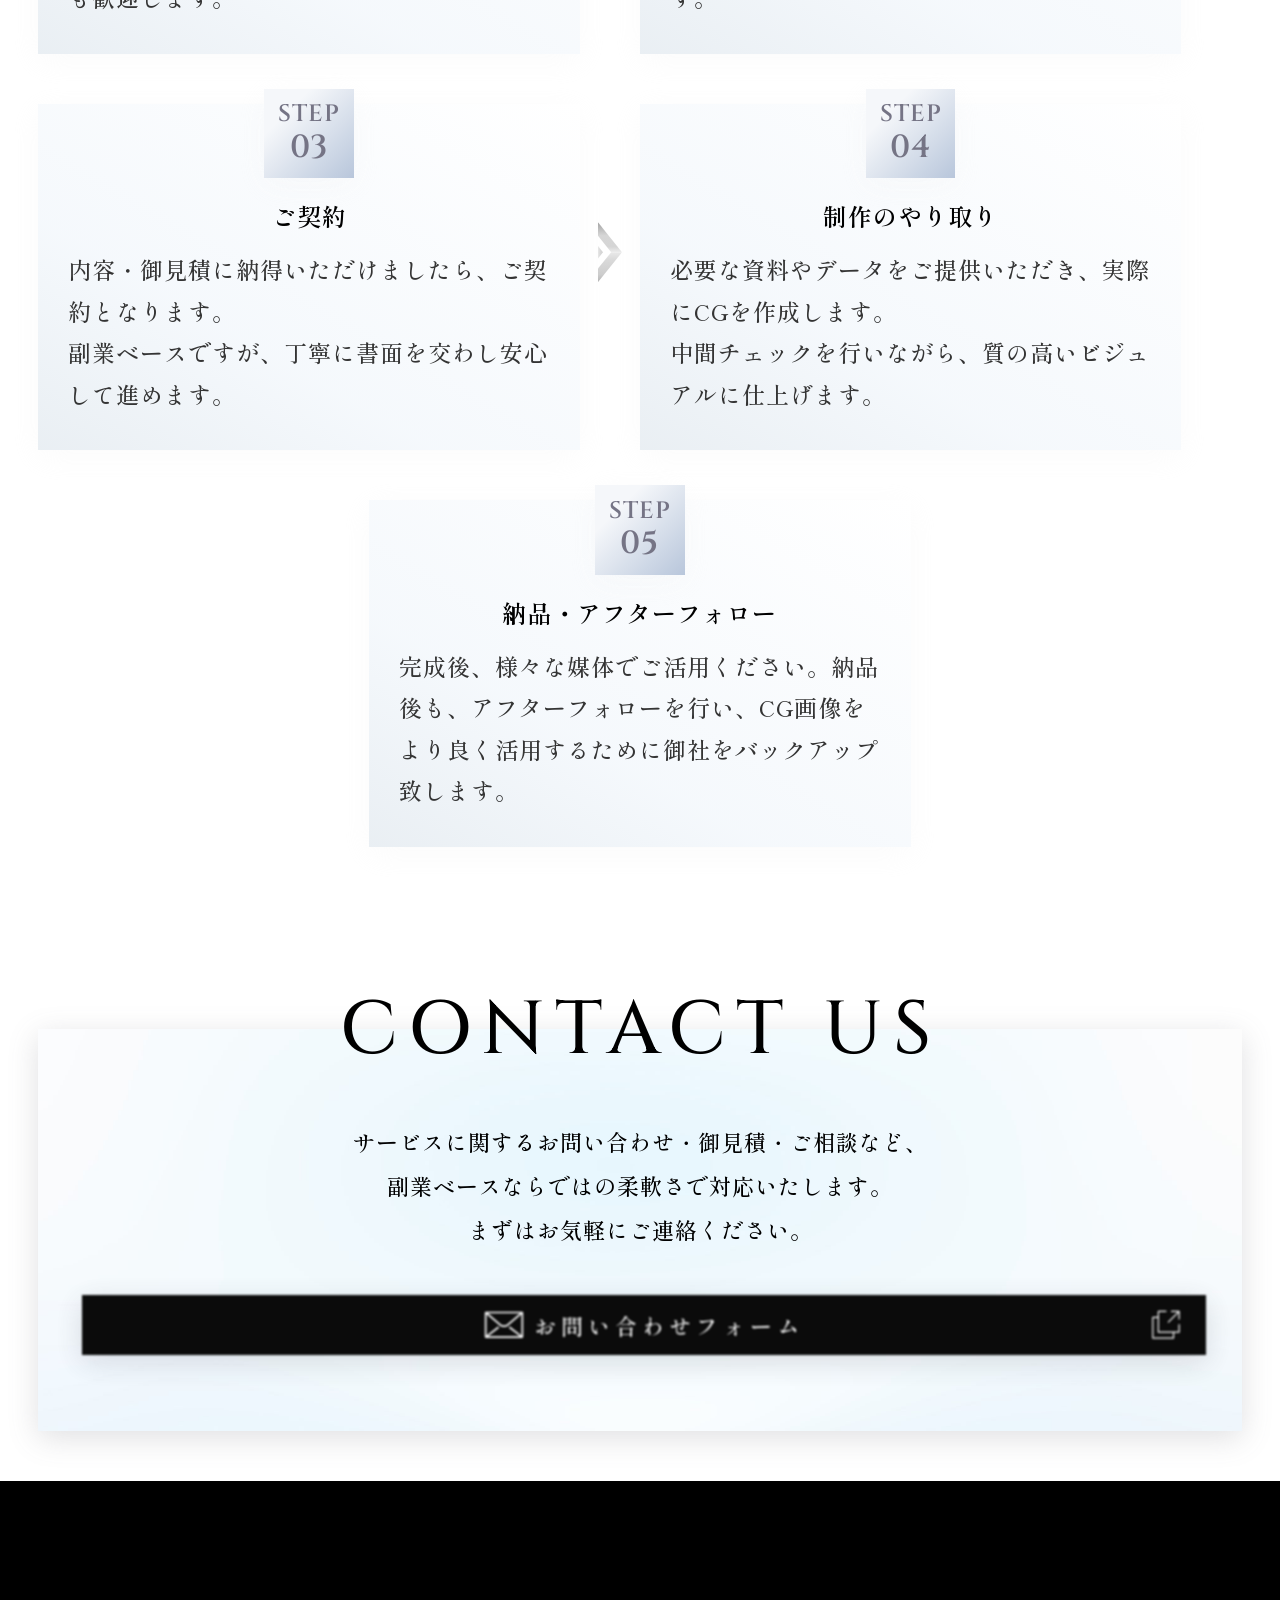
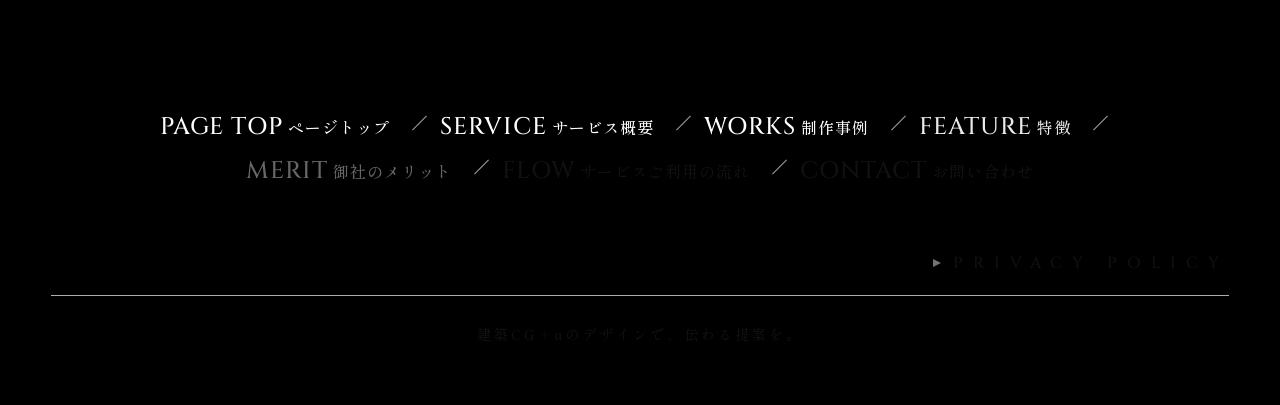
==== commit 7ed8344e: "Update index.html" ====
--- a/index.html
+++ b/index.html
@@ -10,9 +10,8 @@
         <meta name="SKYPE_TOOLBAR" content="SKYPE_TOOLBAR_PARSER_COMPATIBLE" />
 
         <!--------------------------  meta情報 -------------------------->
-        <title>建築を、もっと伝わるカタチに。CGパースで「空間の魅力」をわかりやすく視覚化。</title>
-        <meta name="description" content="戸建住宅、オフィス、商業施設など──図面だけでは伝わりづらい空間を、リアルなCGで表現します。
-		クライアントへの提案資料や販売促進用に。1点からでも丁寧に対応します。" />
+        <title>撮影代行をお探しならスタラボの「CGフォトリアル」｜スタラボ</title>
+        <meta name="description" content="写真は「撮影する」時代から「CGで作る」時代へ。スタラボのCGフォトリアルは、御社の商品、オフィスなどの写真をCGで再現し、画像として納品するサービスです。" />
 
 
         <!--------------------------  CSS -------------------------->
@@ -49,7 +48,7 @@
     <header class="header">
 		<div class="container">
 			<nav>
-				<div class="logo"><img src="./images/LOGO.png"alt="スタラボ"></div><!-- end .logo -->
+				<div class="logo"><img src="./images/Portfolio.svg"alt="スタラボ"></div><!-- end .logo -->
 				<ul>
 					<li><a href="#page-top">TOP</a></li>
 					<li><a href="#service">SERVICE</a></li>
@@ -60,7 +59,7 @@
 					<li><a href="#contact">CONTACT</a></li>
 				</ul>
 				<h1>
-					<div class="catch">建築CGパース<br>制作サービス<span style="font-size: 0.6em;">(必要に応じてグラフィック・Webデザイン・ドローン撮影にも対応)</span></div>
+					<div class="catch">建築CGパース<br>制作サービス<span style="font-size: 0.8em;">(必要に応じてグラフィック・Webデザイン・ドローン撮影にも対応)</span></div>
 				</h1>
 			</nav>
 			<div class="first-view">
@@ -68,16 +67,19 @@
 					<div class="splide__track">
 						<div class="splide__list">
 							<div class="splide__slide">
-								<div class="thumb"><img src= "images/Perth/pic/1_front_night.jpg" alt="*" width="1400px" height="1000px"></div><!-- end .thumb  -->
+								<div class="thumb"><img src= "images/Perth/pic/interior_angle1.jpg" alt="*" width="1400px" height="1000px"></div><!-- end .thumb  -->
 							</div><!-- end .splide__slide -->
 							<div class="splide__slide">
-								<div class="thumb"><img src="images/Perth/pic/1_front_別angle_2.jpg" alt="*" width="1400px" height="1000px"></div><!-- end .thumb  -->
+								<div class="thumb"><img src="images/Perth/pic/1_front_night.jpg" alt="*" width="1400px" height="1000px"></div><!-- end .thumb  -->
 							</div><!-- end .splide__slide -->
 							<div class="splide__slide">
-								<div class="thumb"><img src="images/Perth/pic/interior_1.jpg" alt="*" width="1400px" height="1000px"></div><!-- end .thumb  -->
+								<div class="thumb"><img src="images/Perth/pic/interior.png" alt="*" width="1400px" height="1000px"></div><!-- end .thumb  -->
 							</div><!-- end .splide__slide -->
 							<div class="splide__slide">
 								<div class="thumb"><img src="images/Perth/pic/public building.jpg" alt="*" width="1400px" height="1000px"></div><!-- end .thumb  -->
+							</div><!-- end .splide__slide -->
+							<div class="splide__slide">
+								<div class="thumb"><img src= "images/Perth/pic/S5.jpg" alt="*" width="1400px" height="1000px"></div><!-- end .thumb  -->
 							</div><!-- end .splide__slide -->
 						</div><!-- end .splide__list-->
 					</div><!-- end .splide__track-->
@@ -117,7 +119,7 @@
 						コンセプトや設計意図を、視覚的に<br>わかりやすく表現します。</span></li>
 					<li class="mark">  <p>チラシ・ポスター<br>デザイン</p>
 						<span> 必要に応じて、建築パースを活用した<br>グラフィックデザインにも対応。<br>
-						  </span></li>
+						  ご希望があればお気軽にどうぞ。</span></li>
 				</ul>
 				<ul>
 					<li class="mark"><p>Web<br>デザイン</p><span>シンプルで見やすい<br>魅せるサイト制作も可能です。</span></li>
@@ -126,7 +128,7 @@
 						動画編集をご要望に合わせて<br>柔軟にサポートします。</span></li>
 				</ul>
 				<ul>
-					<li class="mark"><p>ドローン撮影<br>(準備中)</p><span>ドローンによる空撮で
+					<li class="mark"><p>ドローン撮影</p><span>ドローンによる空撮で
 						竣工動画を<br>条件に応じて相談可能。</span></li>
 				</ul>
 			</div><!-- end .mark-wrapper -->
@@ -161,7 +163,7 @@
 			  <ul class="splide__list">
 				<!-- 画像スライドの例 -->
                 <li class="splide__slide">
-					<div class="thumb"><img src="images/Perth/pic/2_front_day.jpg" data-modal="modal1" alt="*" ></div><!-- /.thumb -->
+					<div class="thumb"><img src="images/Perth/pic/6_upscale01.png" data-modal="modal1" alt="*" ></div><!-- /.thumb -->
                     <div class="text">
                     <p class="category">Exterior</p>
                     <h3 class="catch">素材感や植栽表現で建物の印象を豊かに</h3>
@@ -170,7 +172,7 @@
                 
                 <!-- こちらのスライドも同様に追記 -->
                 <li class="splide__slide">
-                    <div class="thumb"><img src="images/Perth/pic/3_front_day.jpg" data-modal="modal2" alt="*" ></div>
+                    <div class="thumb"><img src="images/Perth/pic/n4_1_upscale01.png" data-modal="modal2" alt="*" ></div>
                     <div class="text">
                     <div class="category"><p>Exterior</p></div>
                     <h3><div class="catch">存在感と透明感を両立させ、印象的なデザインを再現</div></h3>
@@ -178,7 +180,7 @@
                 </li>
   
 				<li class="splide__slide">
-					<div class="thumb"><img src="images/Perth/pic/interior_2.jpg" data-modal="modal3" alt="*" ></div><!-- end .works-thumb -->
+					<div class="thumb"><img src="images/Perth/pic/interior_angle4.jpg" data-modal="modal3" alt="*" ></div><!-- end .works-thumb -->
 					<div class="text">
 						<div class="category"><p>Interior</p></div><!-- end .category -->
 						<h3><div class="catch">リアルな質感表現で居心地のよさを演出</div><!-- end .catch --></h3>
@@ -306,7 +308,7 @@
 							<h3><div class="catch">チラシ・ポスター・Webなど<br>建築CGに合わせた展開が可能</div></h3>
 							<ul>
 								<li>パース画像を活かした販促物のデザイン</li>
-								<li>Webサイト作成やチラシ・ポスターデザインのみも可能</li>
+								<li>Webサイト作成やチラシ・ポスターデザインのみ可能</li>
 								<li>提案力と表現力を強化するビジュアル提案</li>
 							</ul>
 							<div class="geometory"><img src="./images/feature-box-geometory01.png" alt="*"></div>
@@ -389,7 +391,8 @@
 			<!-- 2/5 -->
 			<div class="box">
 			  <div class="thumb-wrapper">
-				
+				<div class="thumb"><img src="./images/Perth/pic/nachikatsuura_before.jpg" alt="*"></div>
+				<div class="thumb"><img src="./images/Perth/pic/nachikatsuura_after.jpg" alt="*"></div>
 			  </div>
 			  <div class="text">
 				<div class="back"><p>COMPOSITING</p></div>
@@ -460,7 +463,7 @@
 				<div class="thumb"><img src="./images/Perth/pic/11_2.jpg" alt="*"></div>
 			  </div>
 			  <div class="text">
-				<div class="back"><p>AB TEST</p></div>
+				<div class="back"><p>IMPROVE</p></div>
 				<div class="inset">
 				  <div class="semi-title">
 					<div class="number"><p>5/5</p></div>
@@ -566,31 +569,28 @@
 
 
     <!-------------------------- ▼ cta // start -------------------------->
-	<section id="contact" class="cta">
-		<div class="container">
-			<h2><div class="catch">CONTACT US</div></h2>
+    <section id="contact" class="cta">
+        <div class="container">
+			<h2><div class="catch">CONTACT US</div><!-- end .catch --></h2>
 			<div class="inner">
-				<div class="bg"><img src="./images/cta-bg.jpg" alt=""></div>
+				<div class="bg"><img src="./images/cta-bg.jpg" alt=""></div><!-- end .bg -->
 				<div class="block">
 					<div class="sentence">
-						<p>サービスに関するお問い合わせ・御見積・ご相談など、<br>
-						副業ベースならではの柔軟さで対応いたします。<br>
-						まずはお気軽にご連絡ください。</p>
-						<span>rikuya.cgdesign@gmail.com</span>
-					</div>
+						<p>サービスに関するお問い合わせ・御見積・ご相談など、<br>副業ベースならではの柔軟さで対応いたします。<br>
+							まずはお気軽にご連絡ください。</p>
+					</div><!-- end .sentence -->
+	
 					<div class="form">
-						<a href="mailto:rikuya.cgdesign@gmail.com?subject=サービスに関するお問い合わせ&body=▼以下の内容を入力して送信してください%0D%0A%0D%0A【お名前】：%0D%0A【ご用件】：%0D%0A【詳細】：%0D%0A" target="_blank">
-							<div class="icon"><img src="./images/message.svg" alt="メールアイコン"></div>
-							<div class="catch"><p>お問い合わせはこちらから</p></div>
-							<div class="link"><img src="./images/link.svg" alt="リンクアイコン"></div>
+						<a href= target="_blank">
+							<div class="icon"><img src="./images/message.svg" alt="*"></div><!-- end .div -->
+							<div class="catch"><p>お問い合わせフォーム</p></div><!-- end .catch -->
+							<div class="link"><img src="./images/link.svg" alt="*"></div><!-- end .link -->
 						</a>
-					</div>
-				</div>
-			</div>
-		</div>
-	</section>
-	
-	
+					</div><!-- end .form -->
+				</div><!-- end .block -->
+			</div><!-- emd .inner -->
+        </div><!-- end .container -->
+    </section><!-- end .cta --> 
     <!-------------------------- ▲ cta // end -------------------------->
 
 
@@ -599,8 +599,7 @@
         <div class="container">
 			<div class="top">
 				<div class="logo">
-					<img src="./images/LOGO.png" class="plane">
-					<img src="./images/LOGO.png" class="plane">
+					<img src="./images/Portfolio.svg" class="plane">
 					
 				</div><!-- end .logo -->
 				<nav>
@@ -615,7 +614,9 @@
 					</ul>
 				</nav>
 			</div><!-- end .top -->
-		
+			<div class="privacy">
+				<p><a href="#">PRIVACY POLICY</a></p>
+			</div><!-- end .privacy -->
 			<div class="copyright">
 				<small>建築CG＋αのデザインで、伝わる提案を。 </small>
 			</div><!-- end .copyright -->
@@ -653,4 +654,3 @@
 
 
 
-
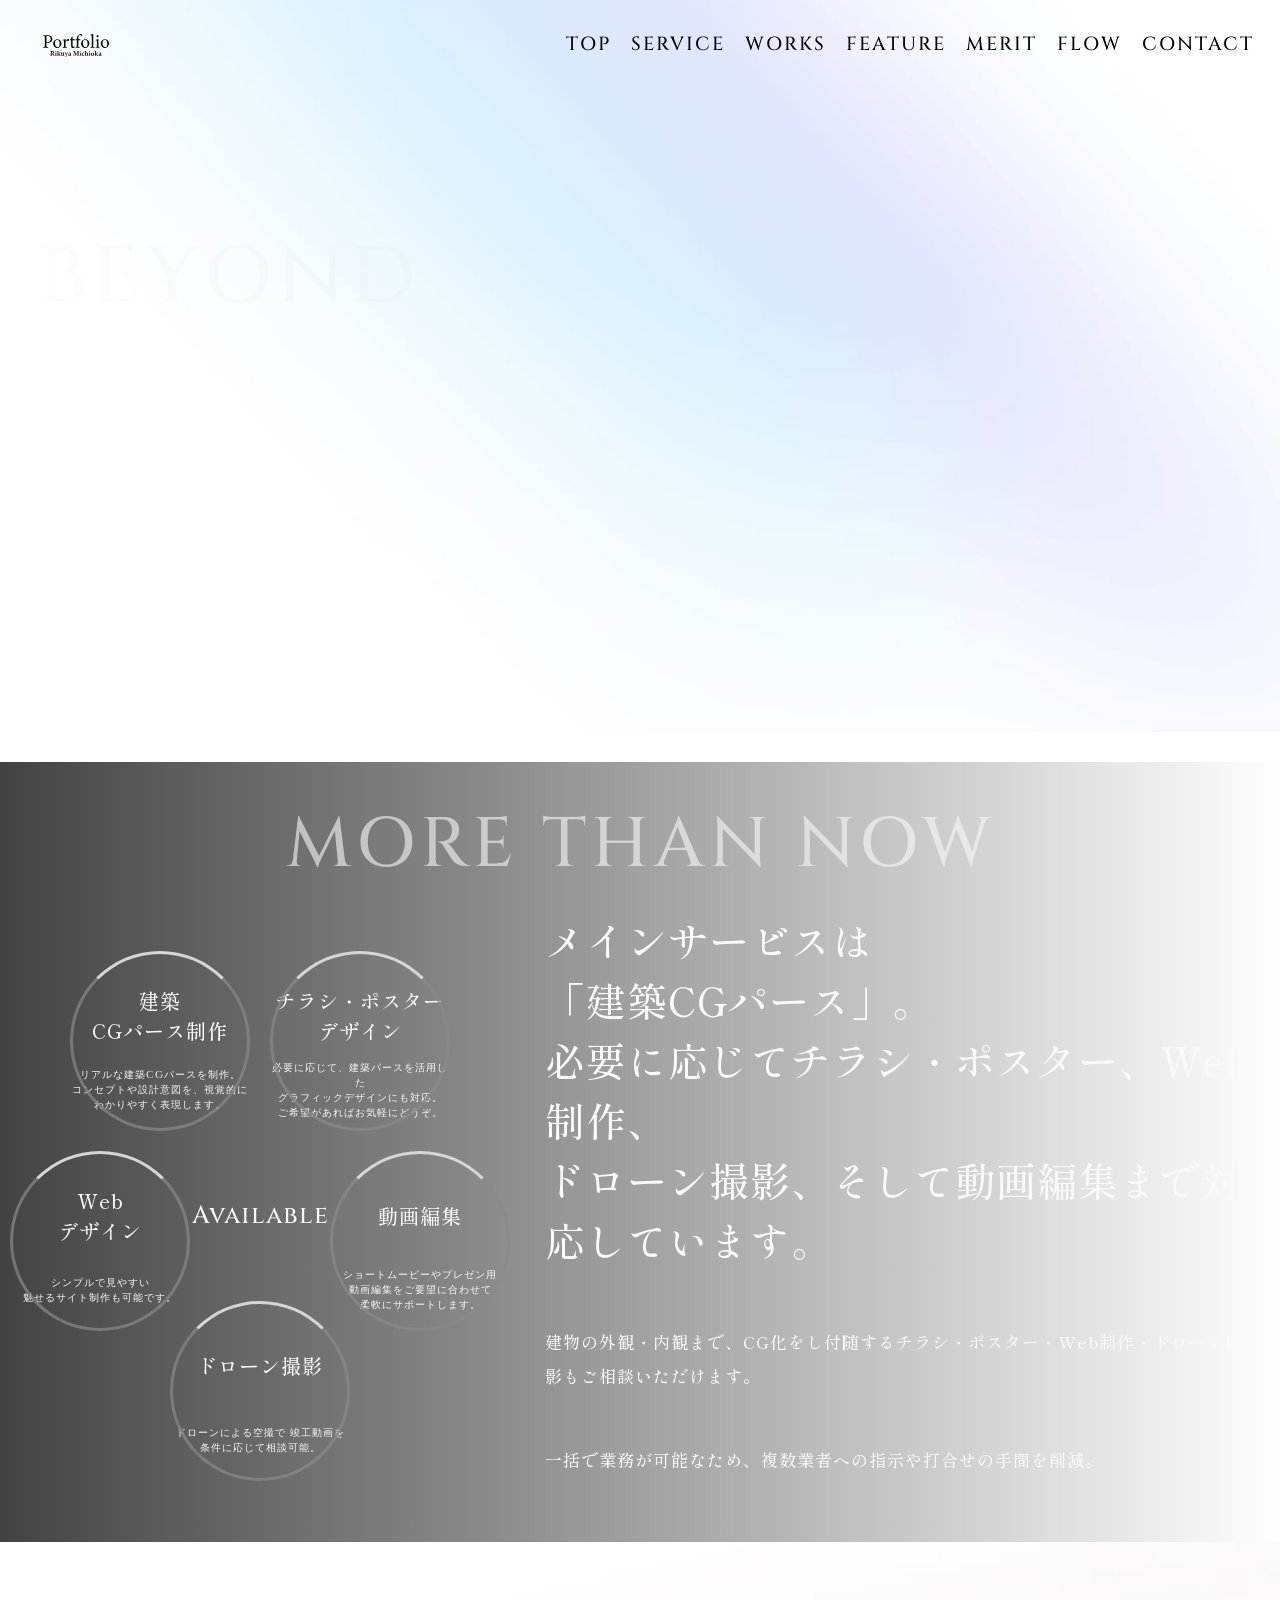
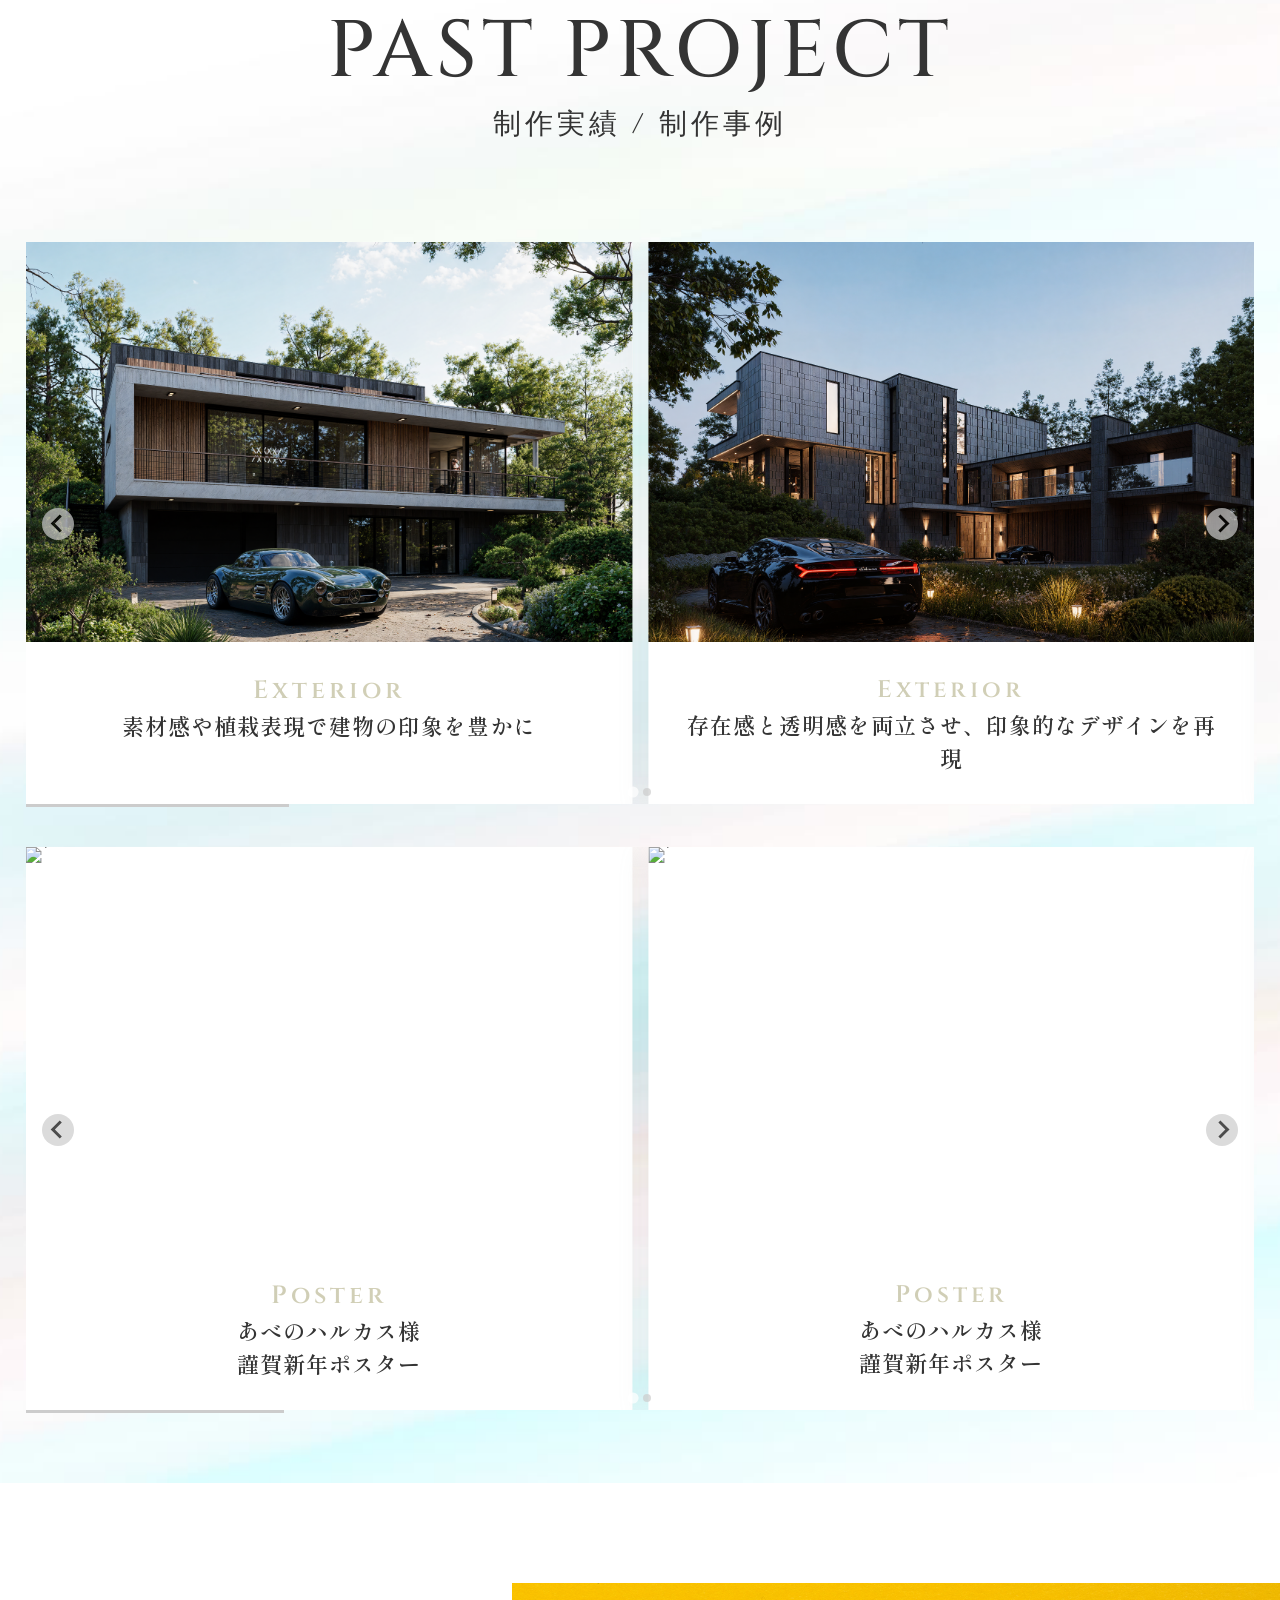
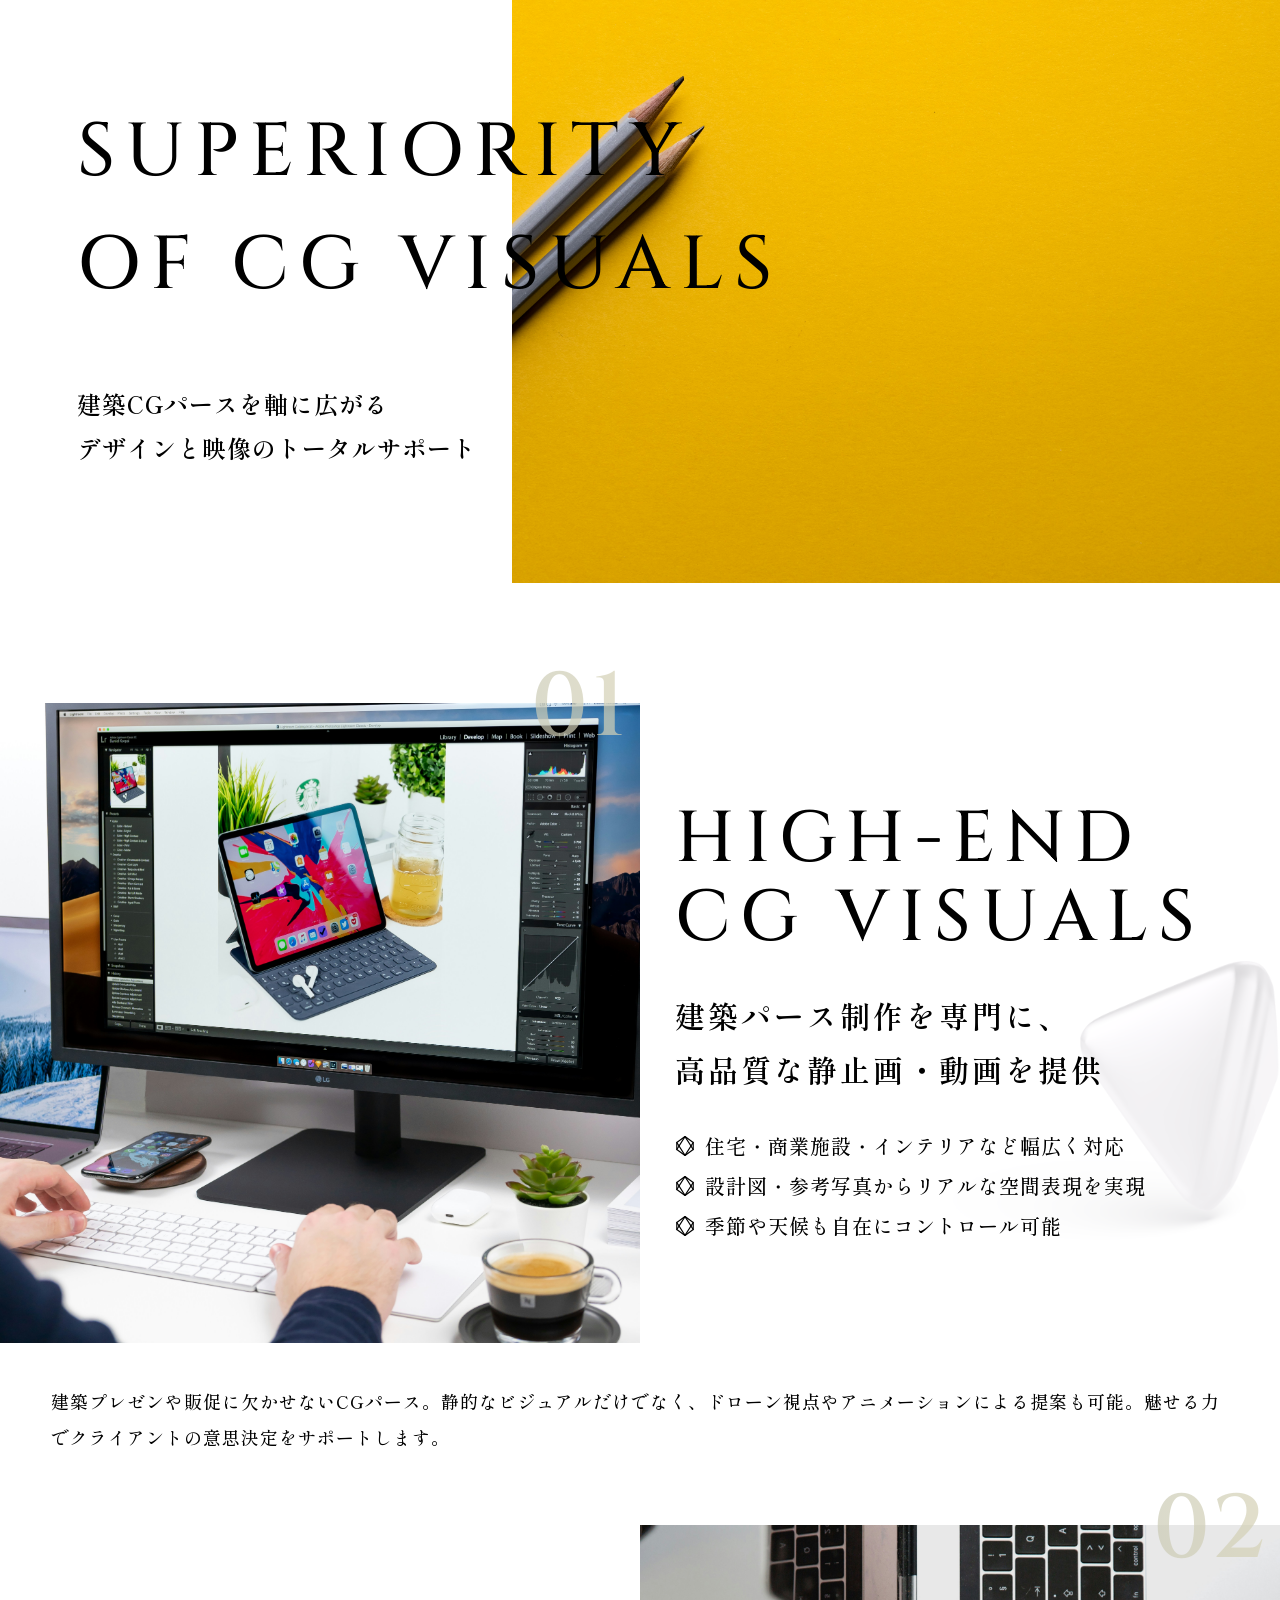
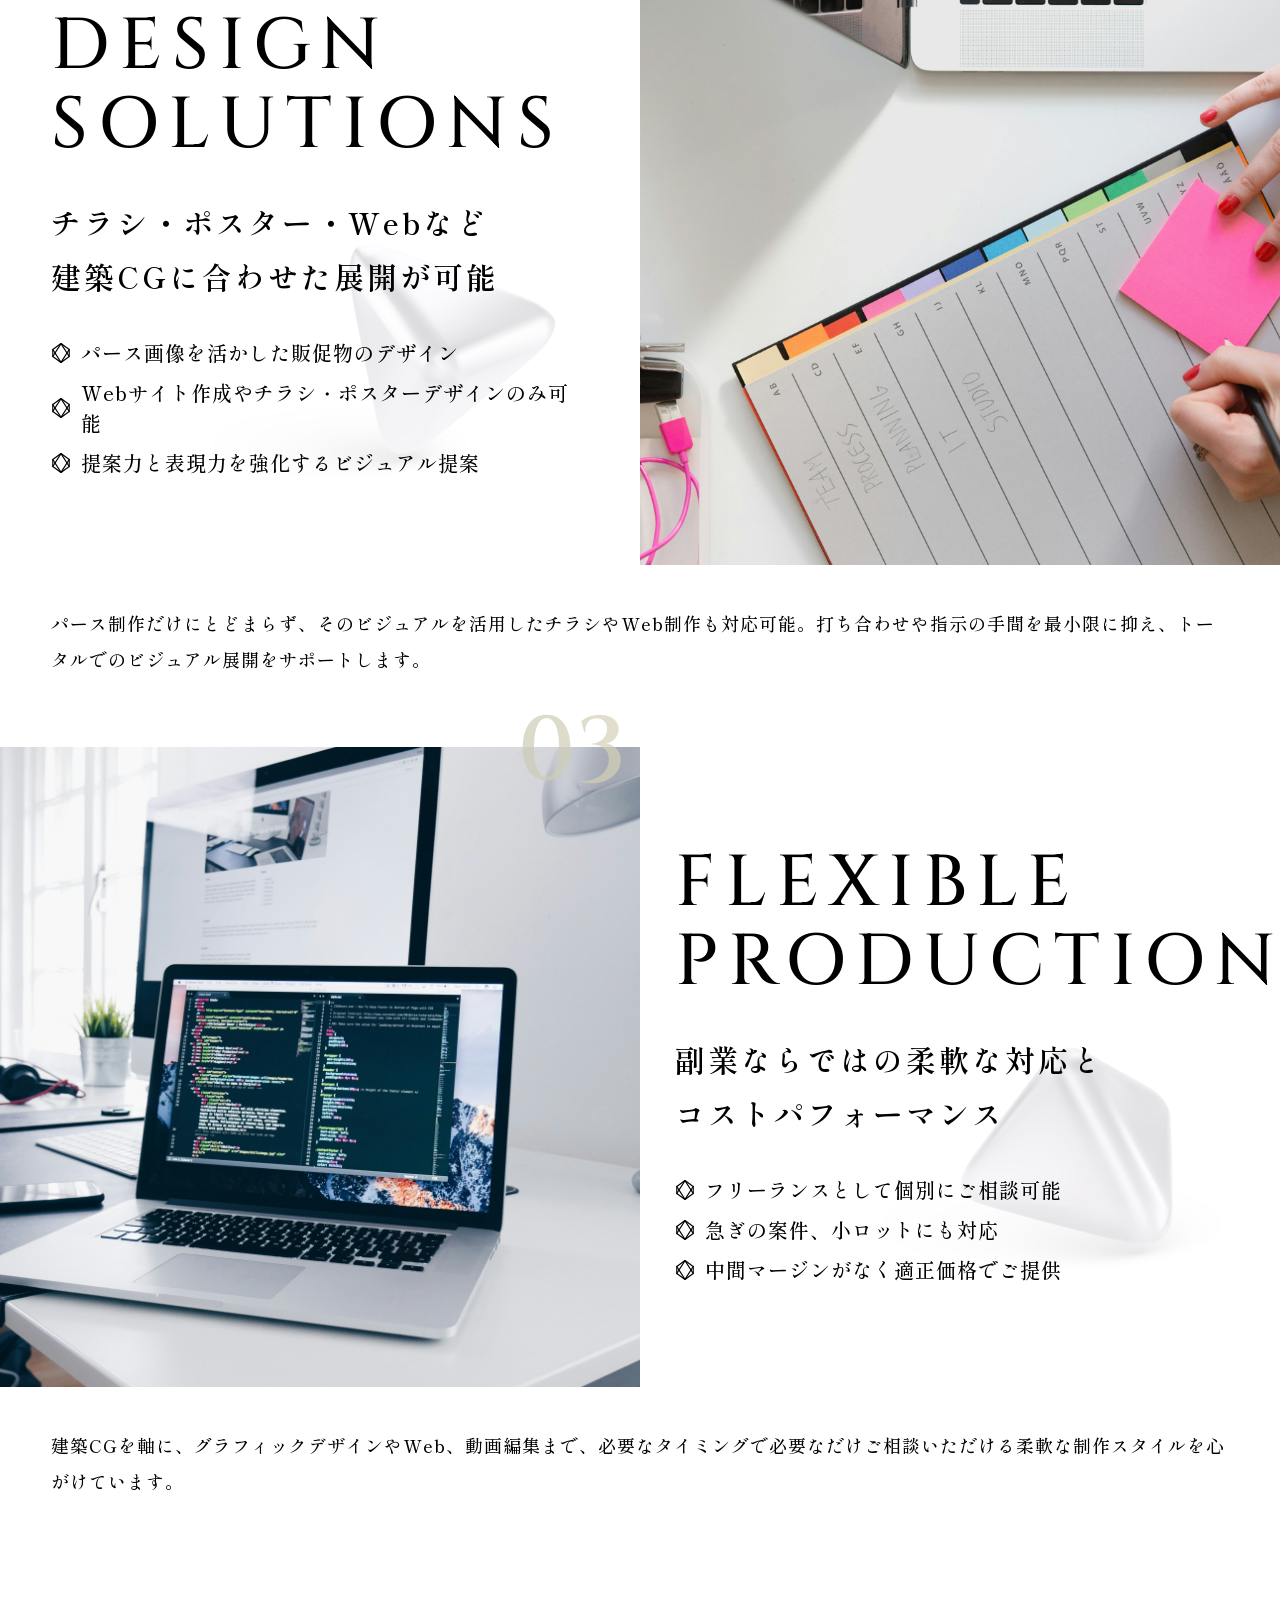
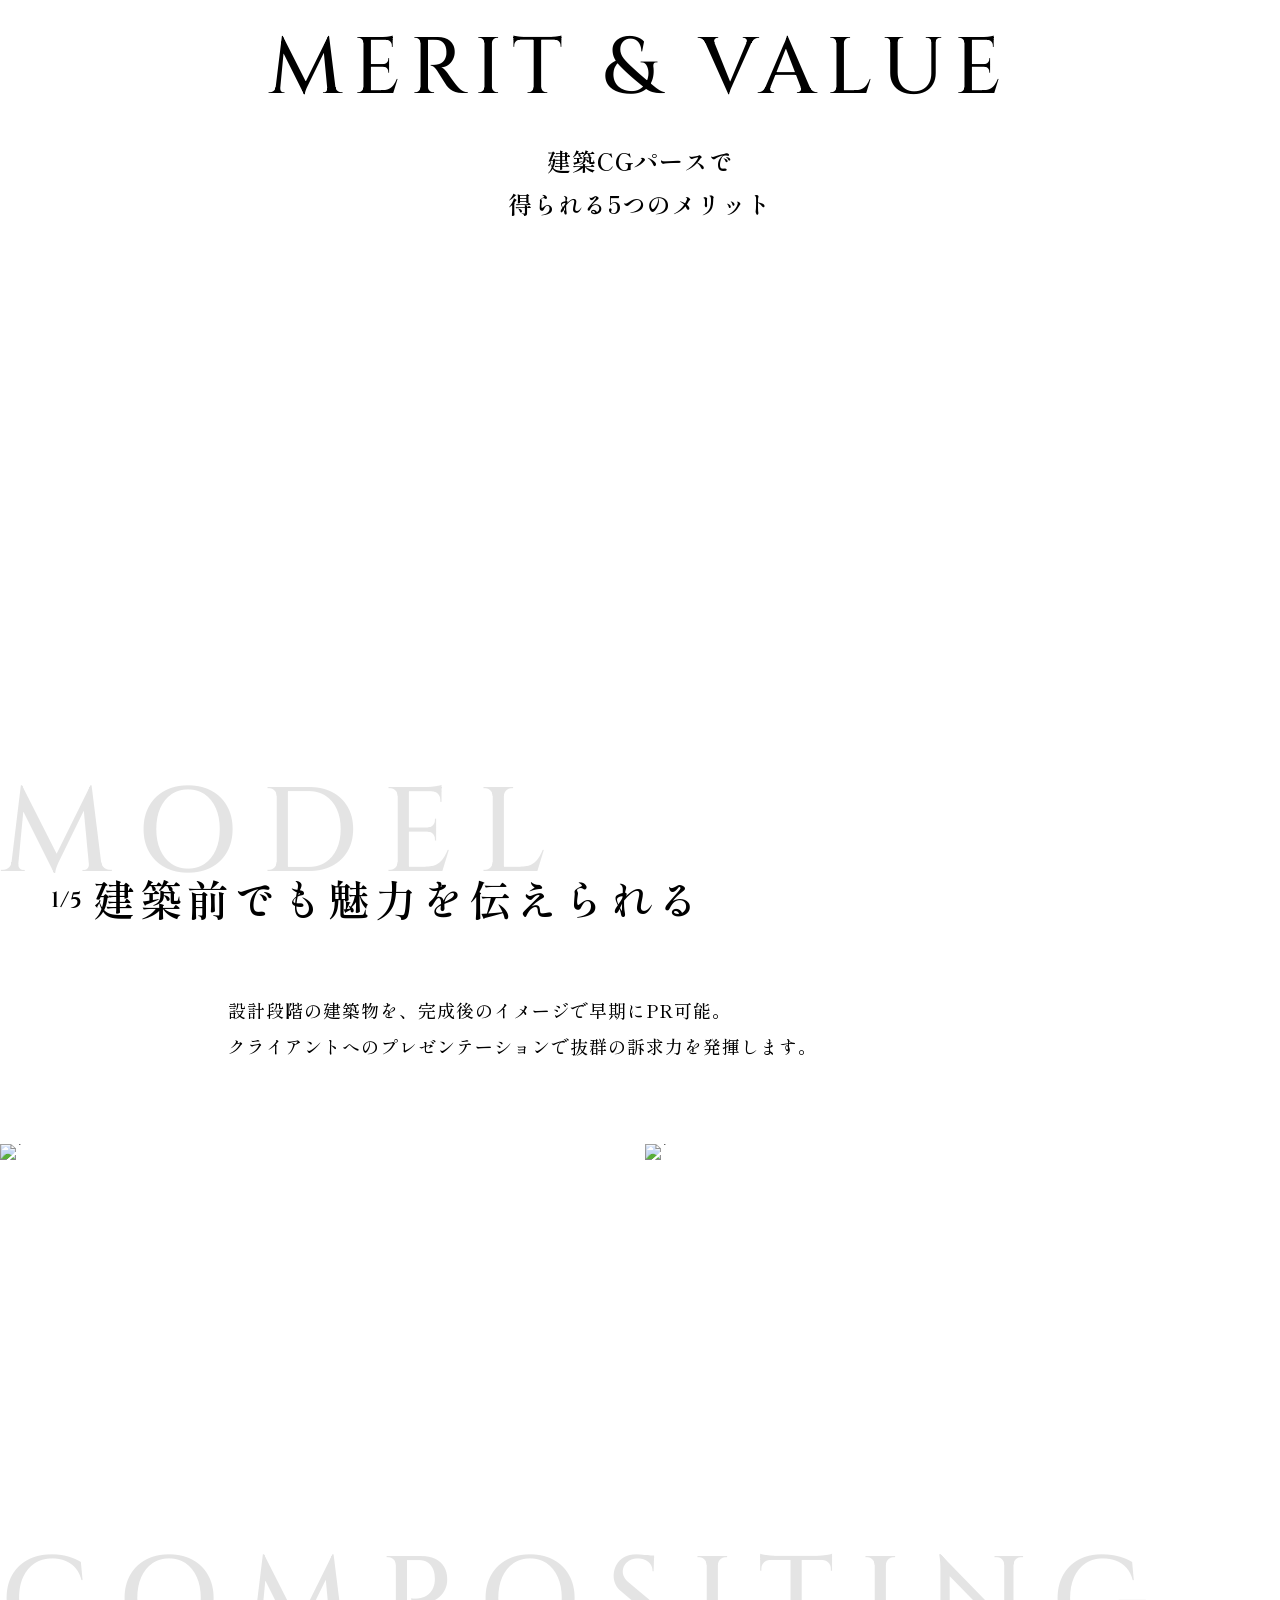
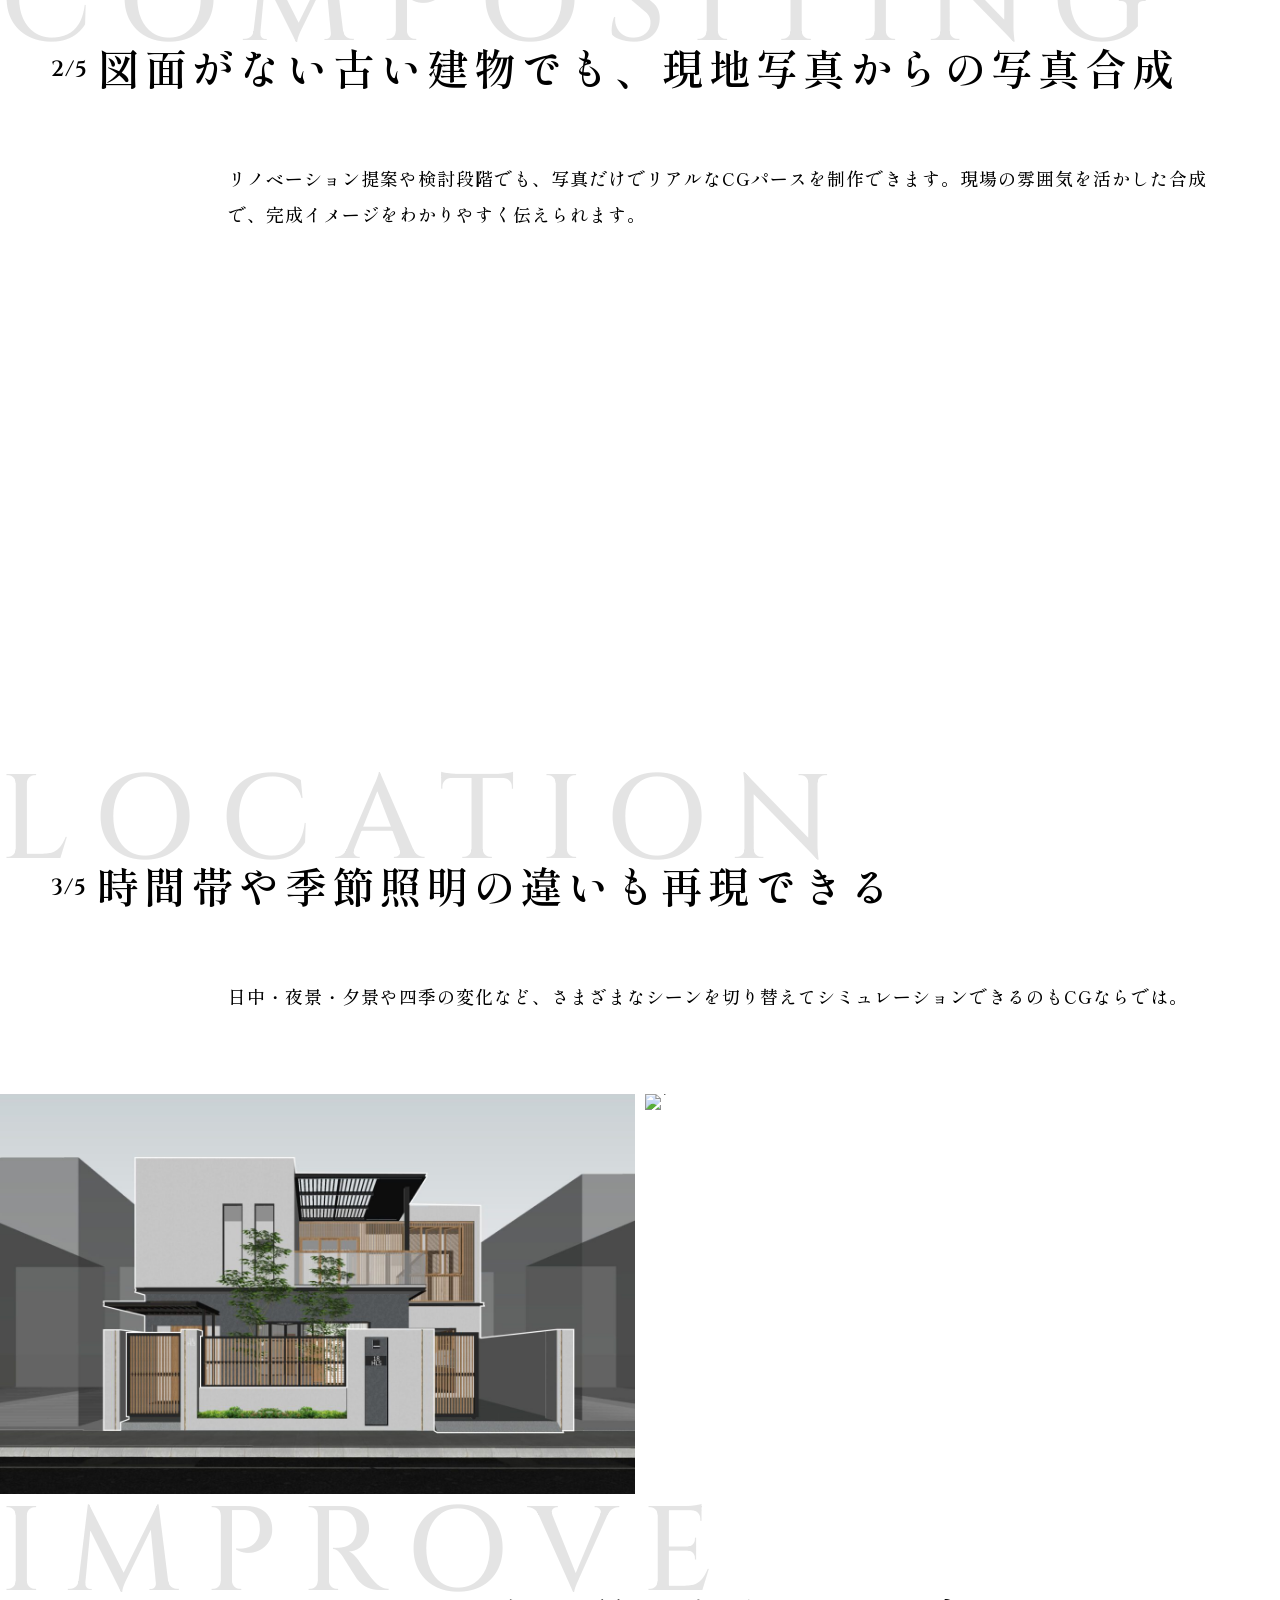
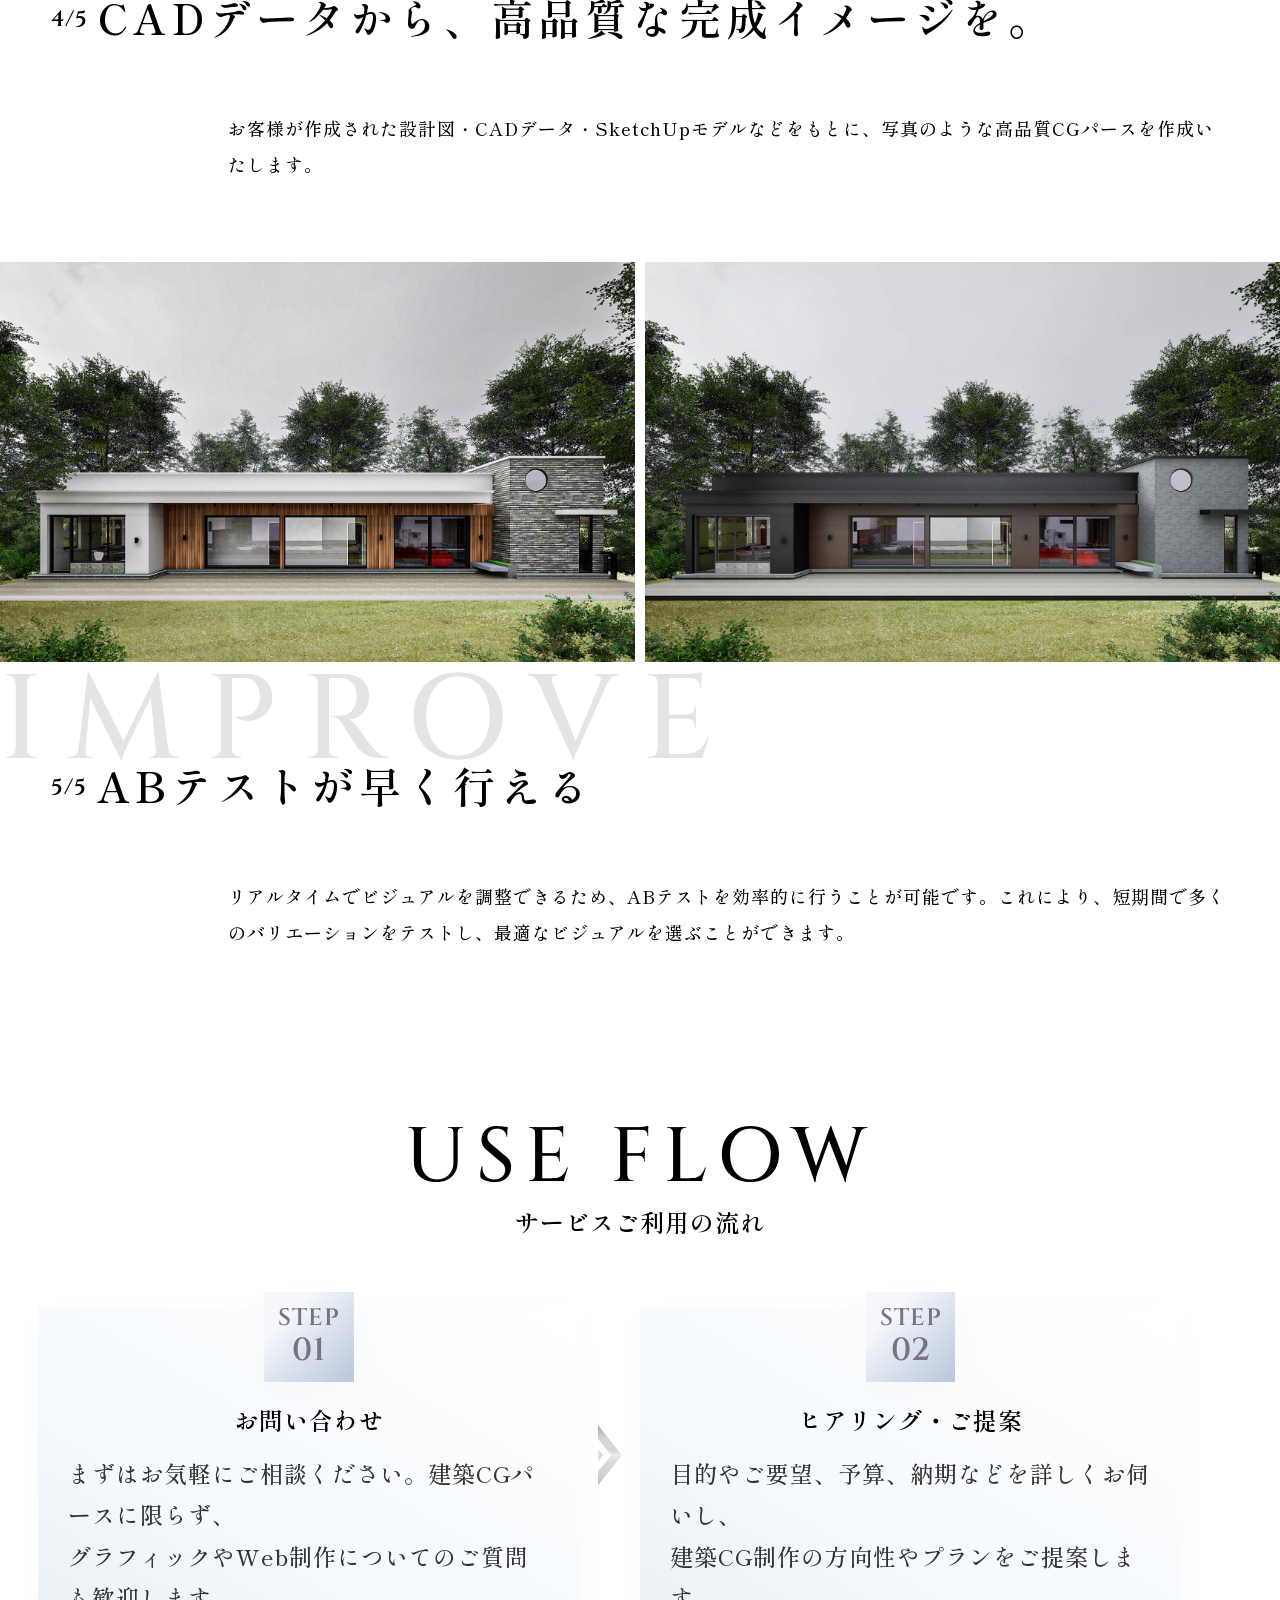
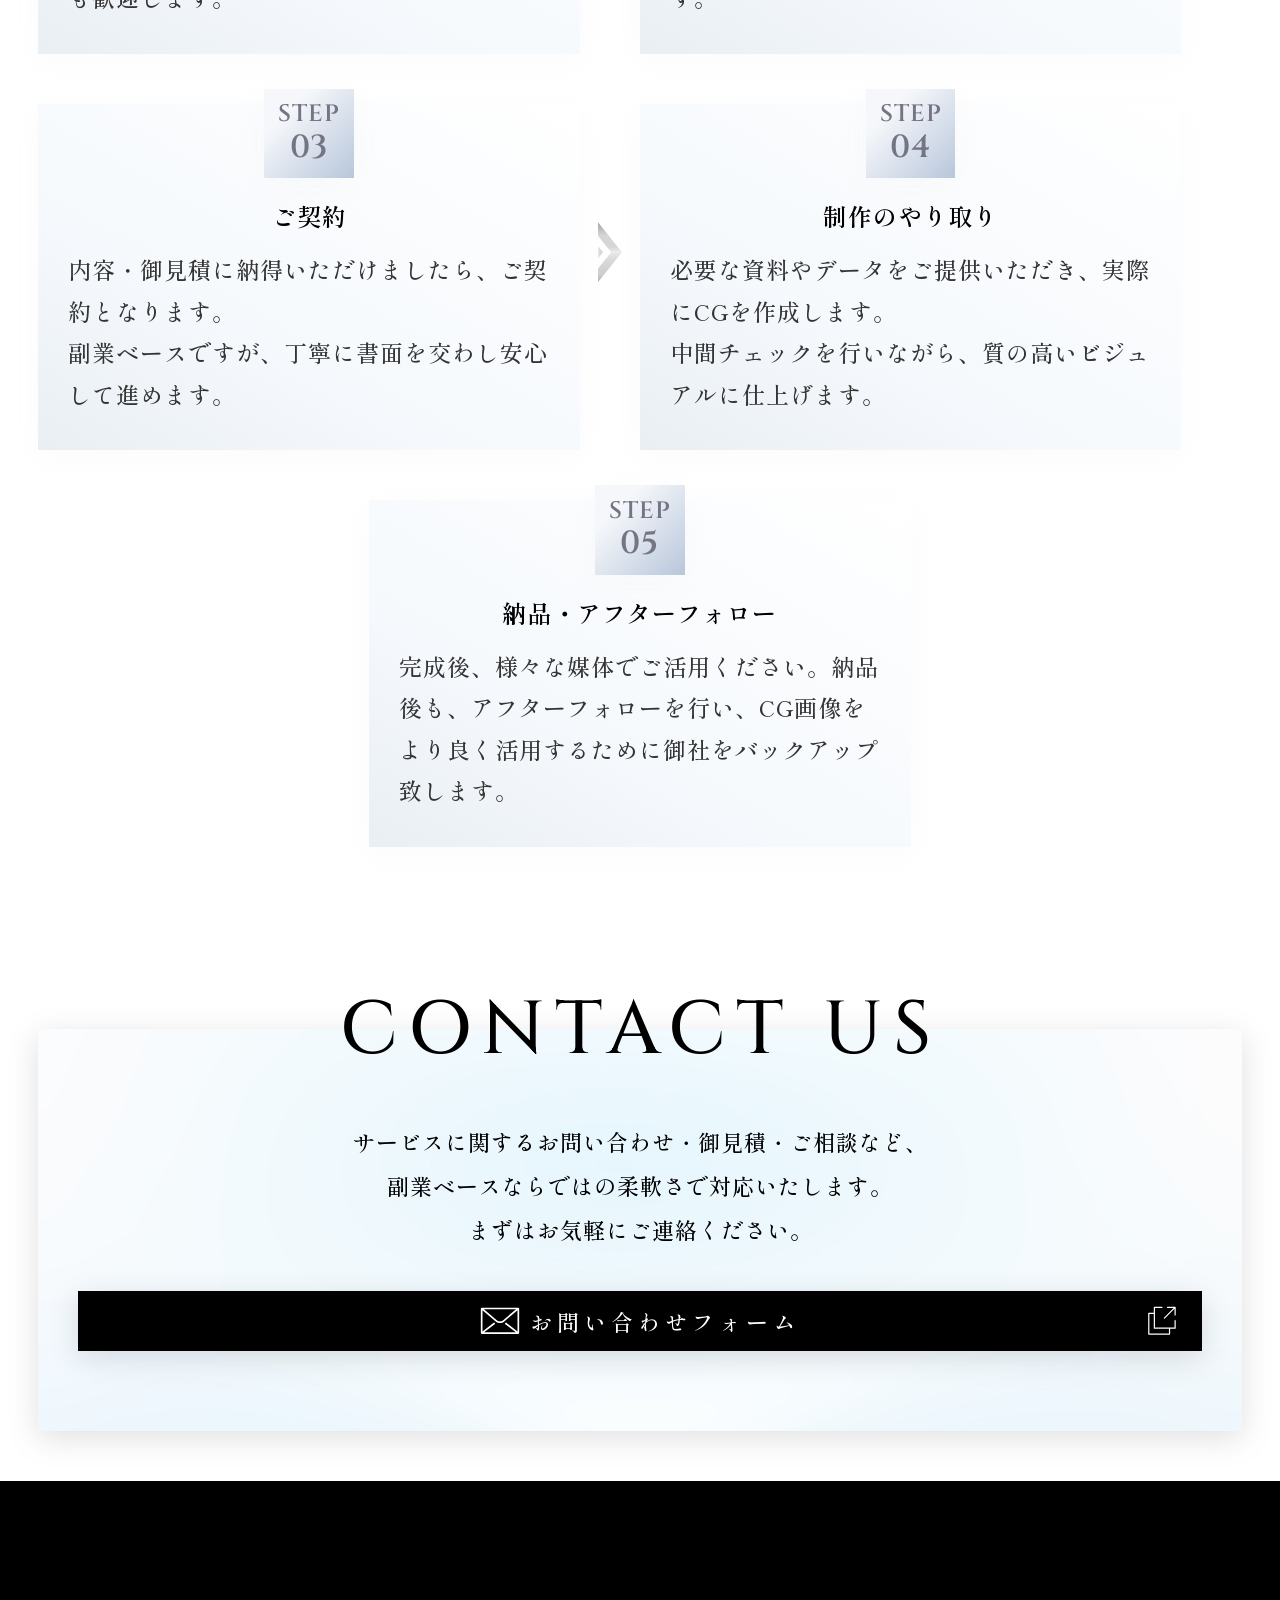
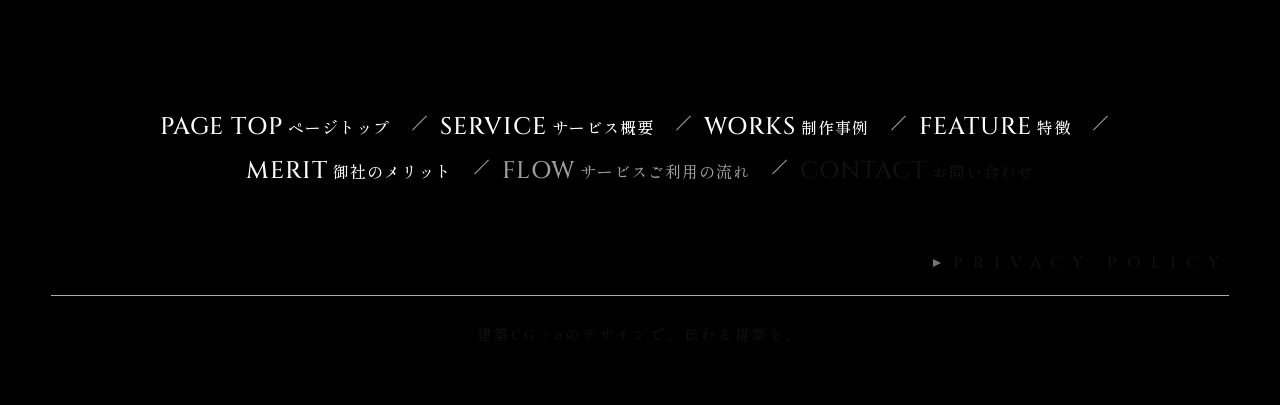
==== commit 428defea: "Update index.html" ====
--- a/index.html
+++ b/index.html
@@ -10,8 +10,8 @@
         <meta name="SKYPE_TOOLBAR" content="SKYPE_TOOLBAR_PARSER_COMPATIBLE" />
 
         <!--------------------------  meta情報 -------------------------->
-        <title>撮影代行をお探しならスタラボの「CGフォトリアル」｜スタラボ</title>
-        <meta name="description" content="写真は「撮影する」時代から「CGで作る」時代へ。スタラボのCGフォトリアルは、御社の商品、オフィスなどの写真をCGで再現し、画像として納品するサービスです。" />
+        <title>建築空間の表現は「現地撮影」から「CG再現」へ。</title>
+        <meta name="description" content=分譲住宅、注文住宅、リノベーション、商業施設まで対応。販売スピード向上・顧客理解の促進に効果的なCGパース・動画を制作します。/>
 
 
         <!--------------------------  CSS -------------------------->
